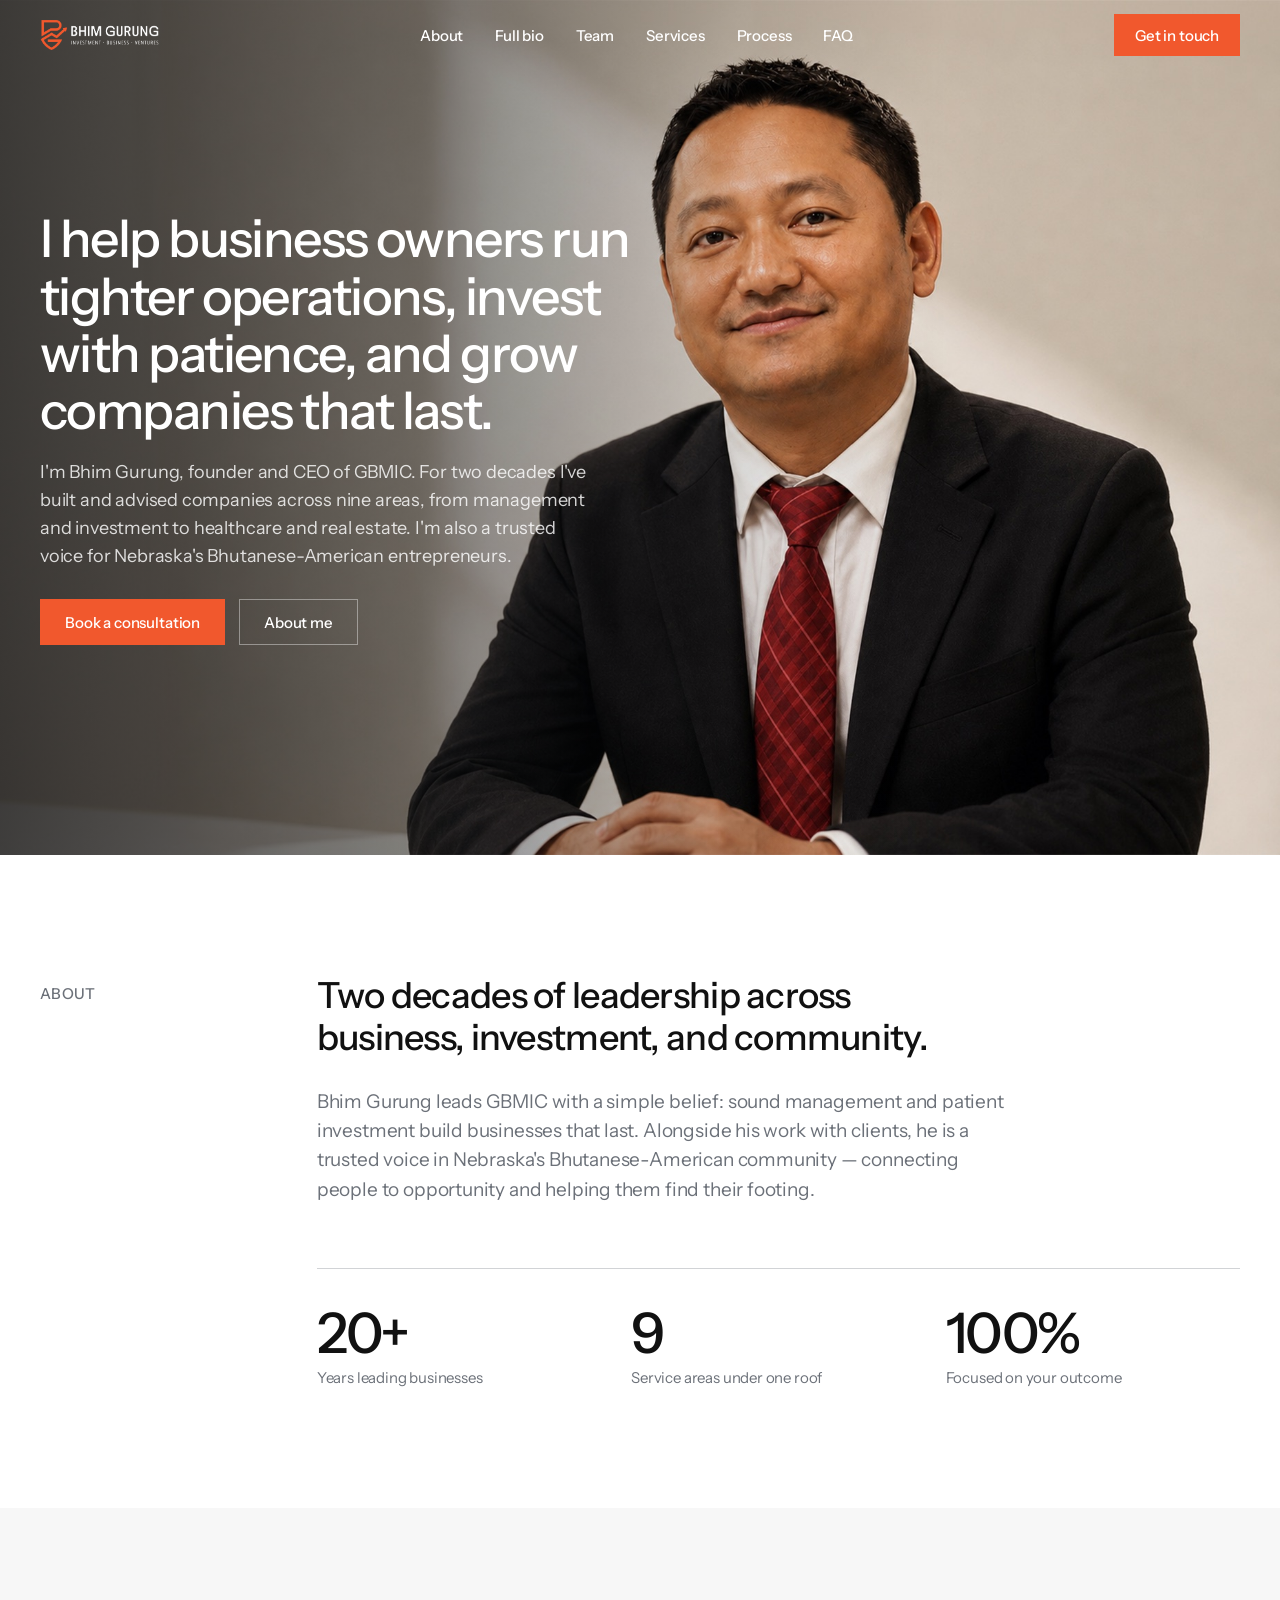
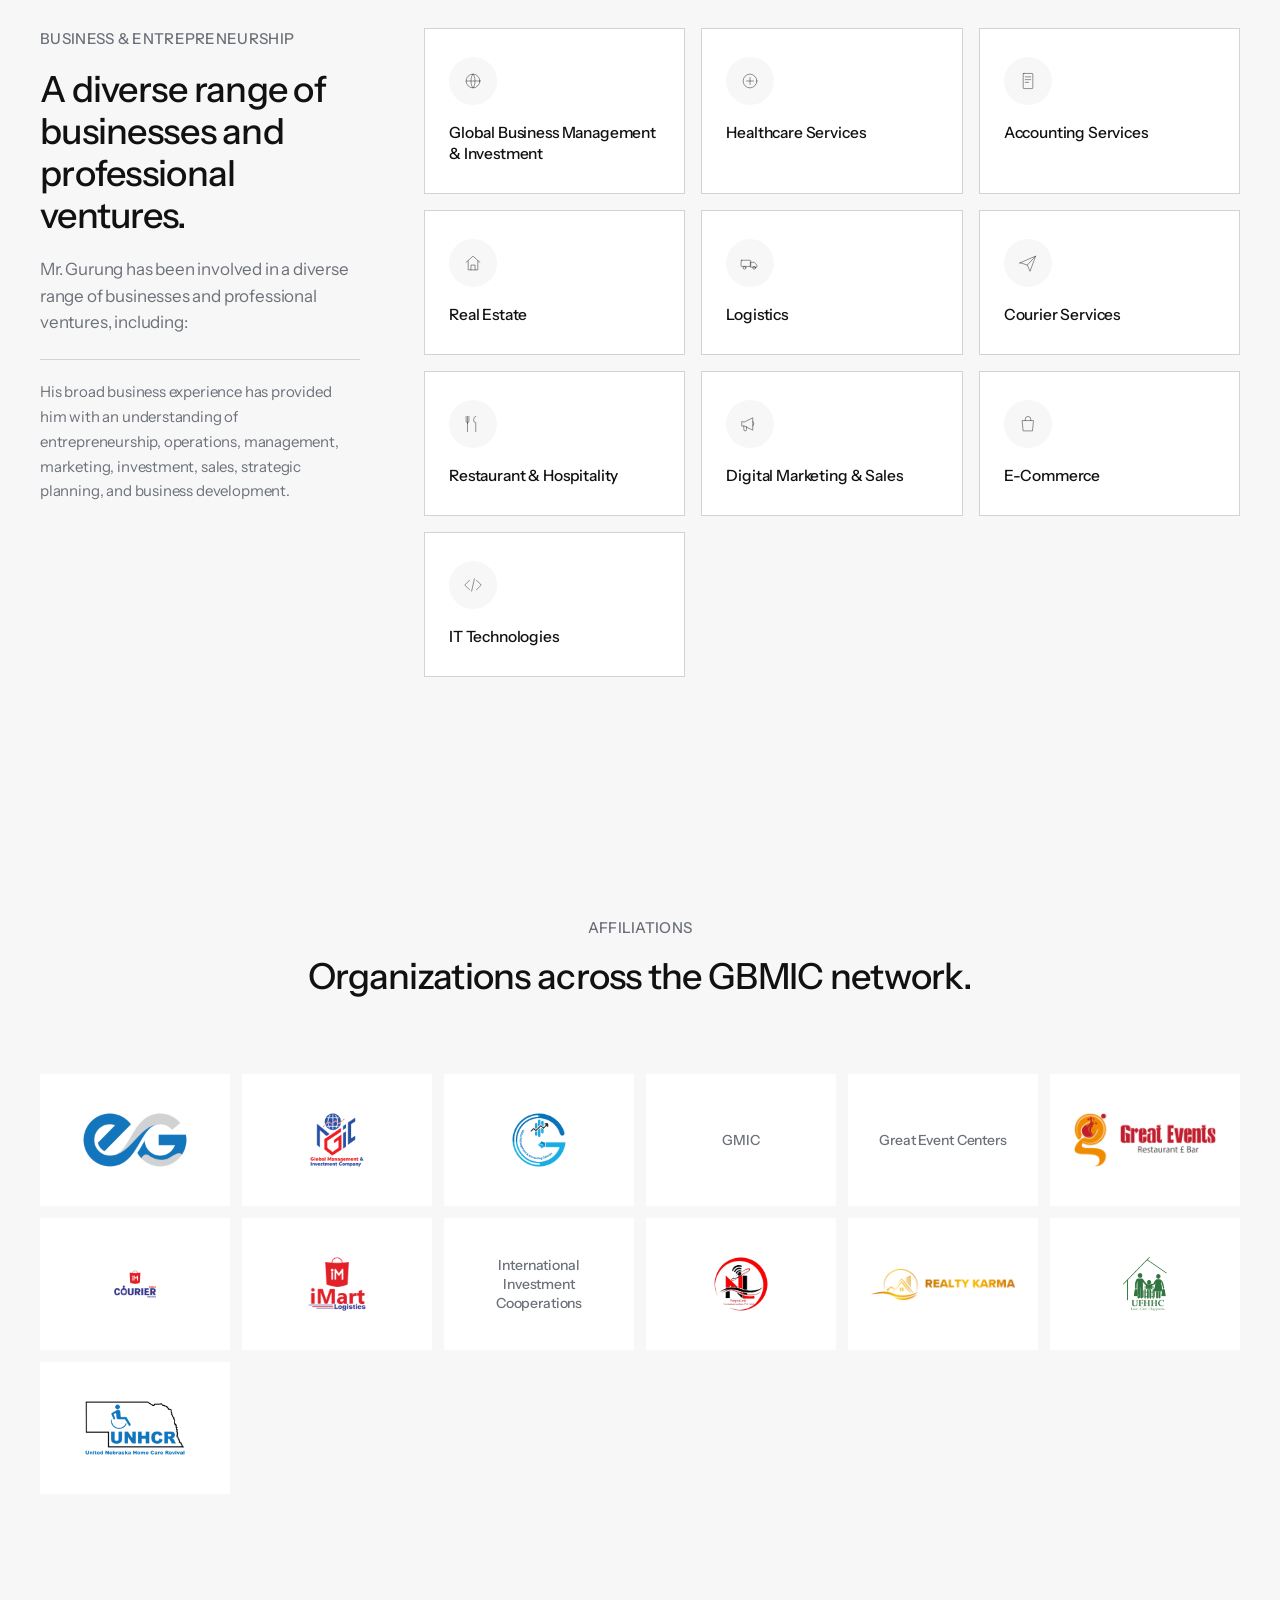
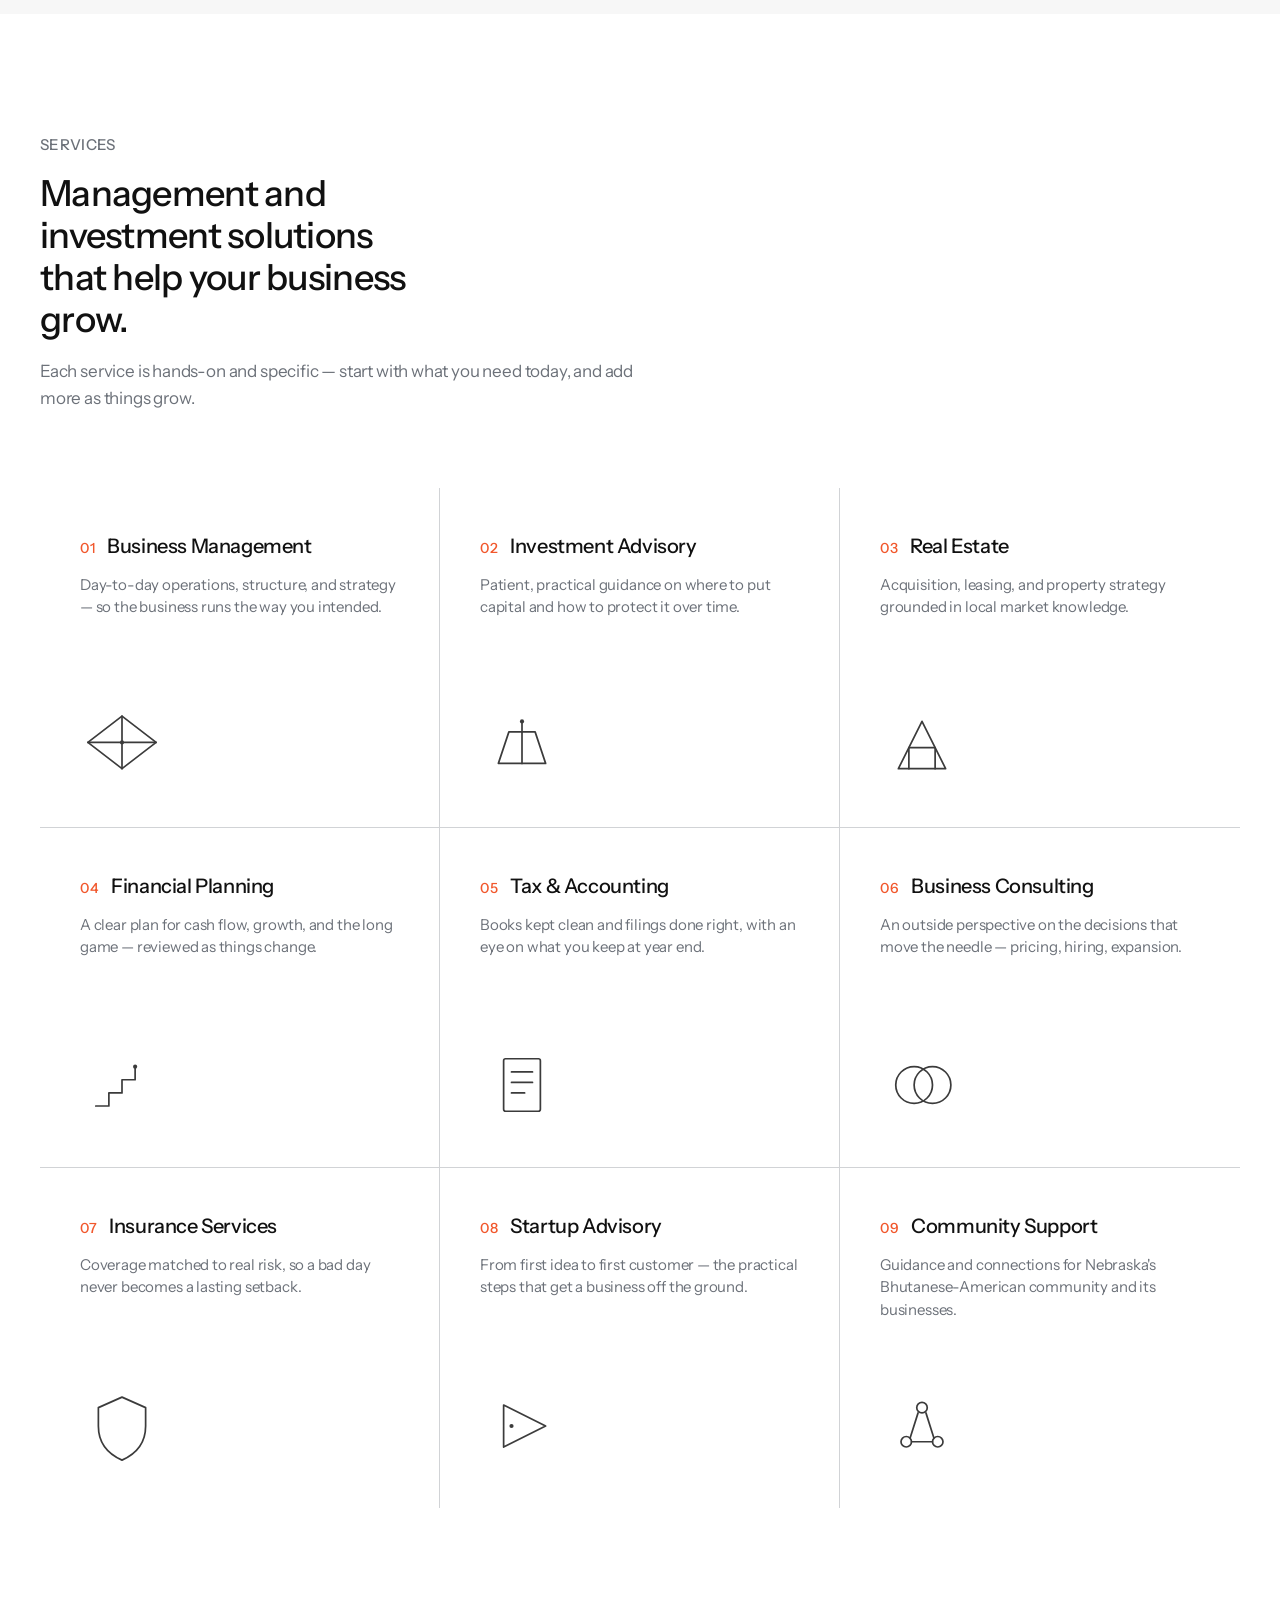
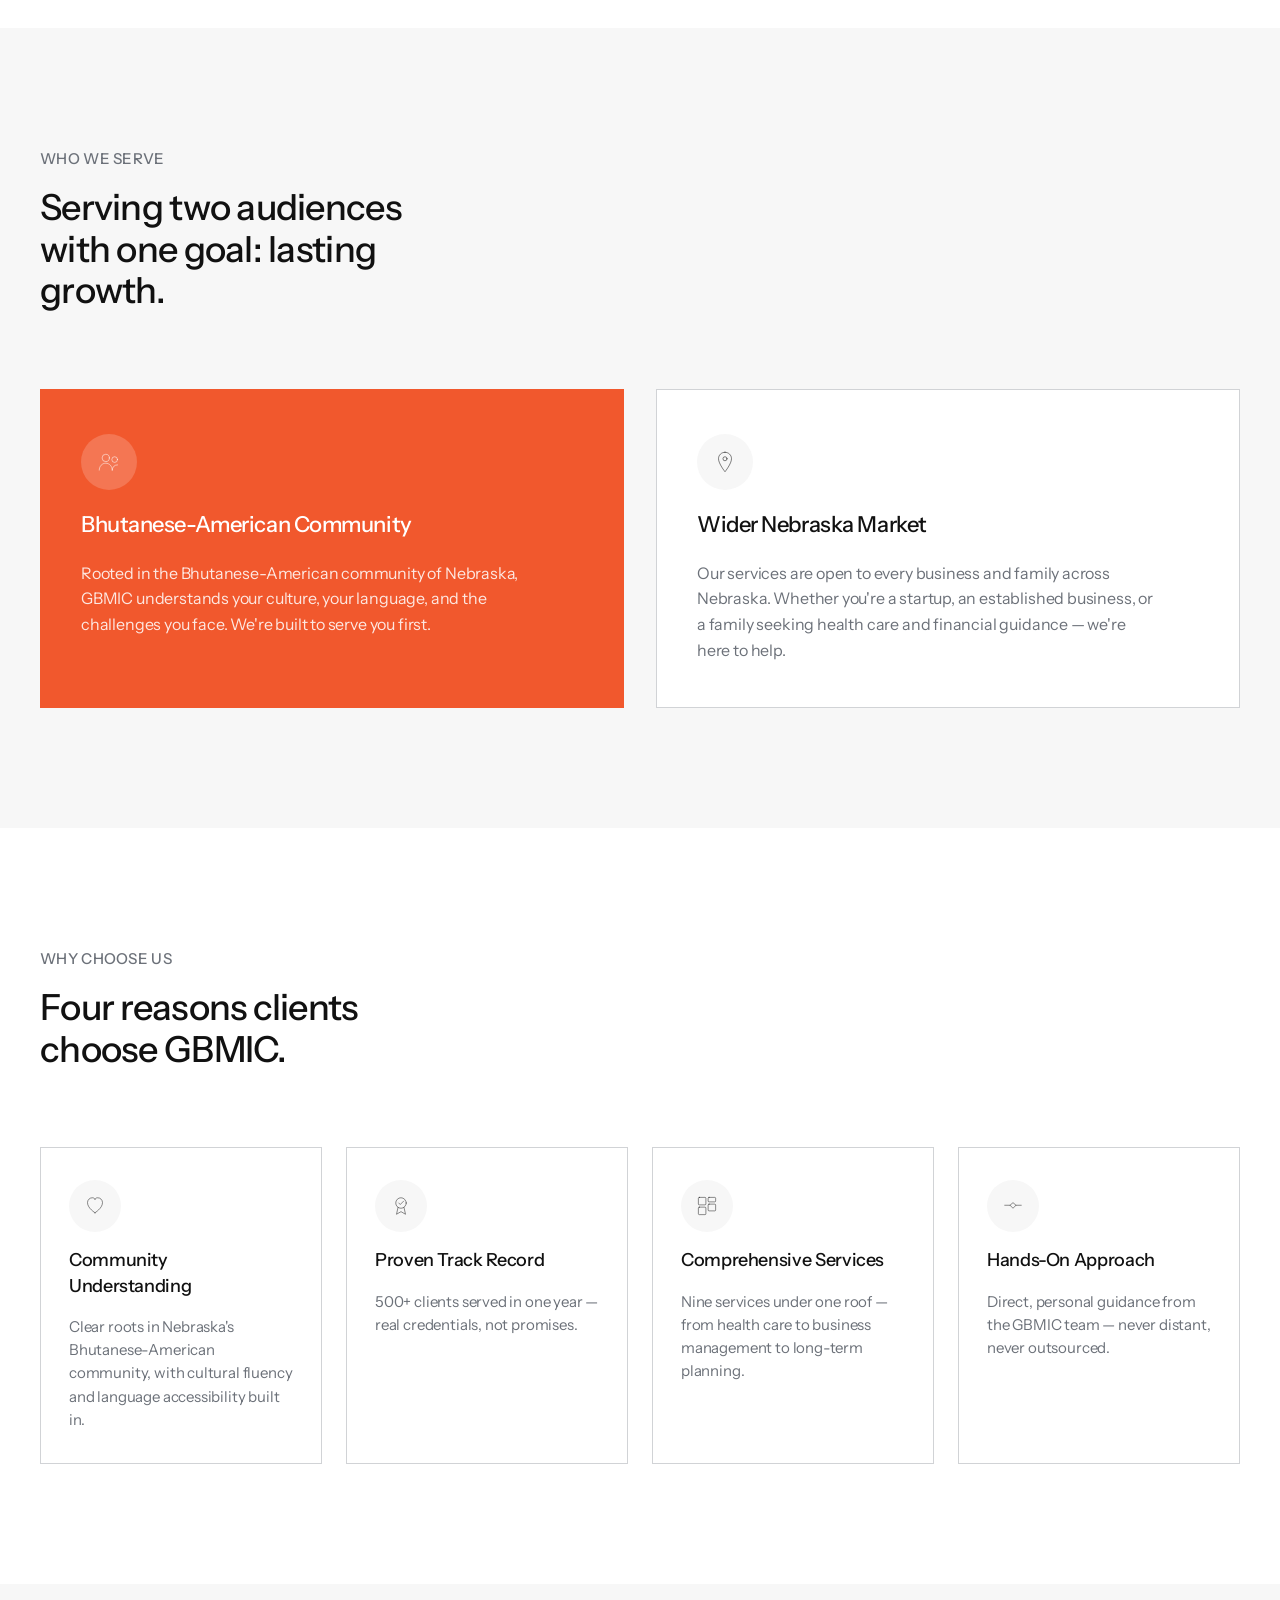
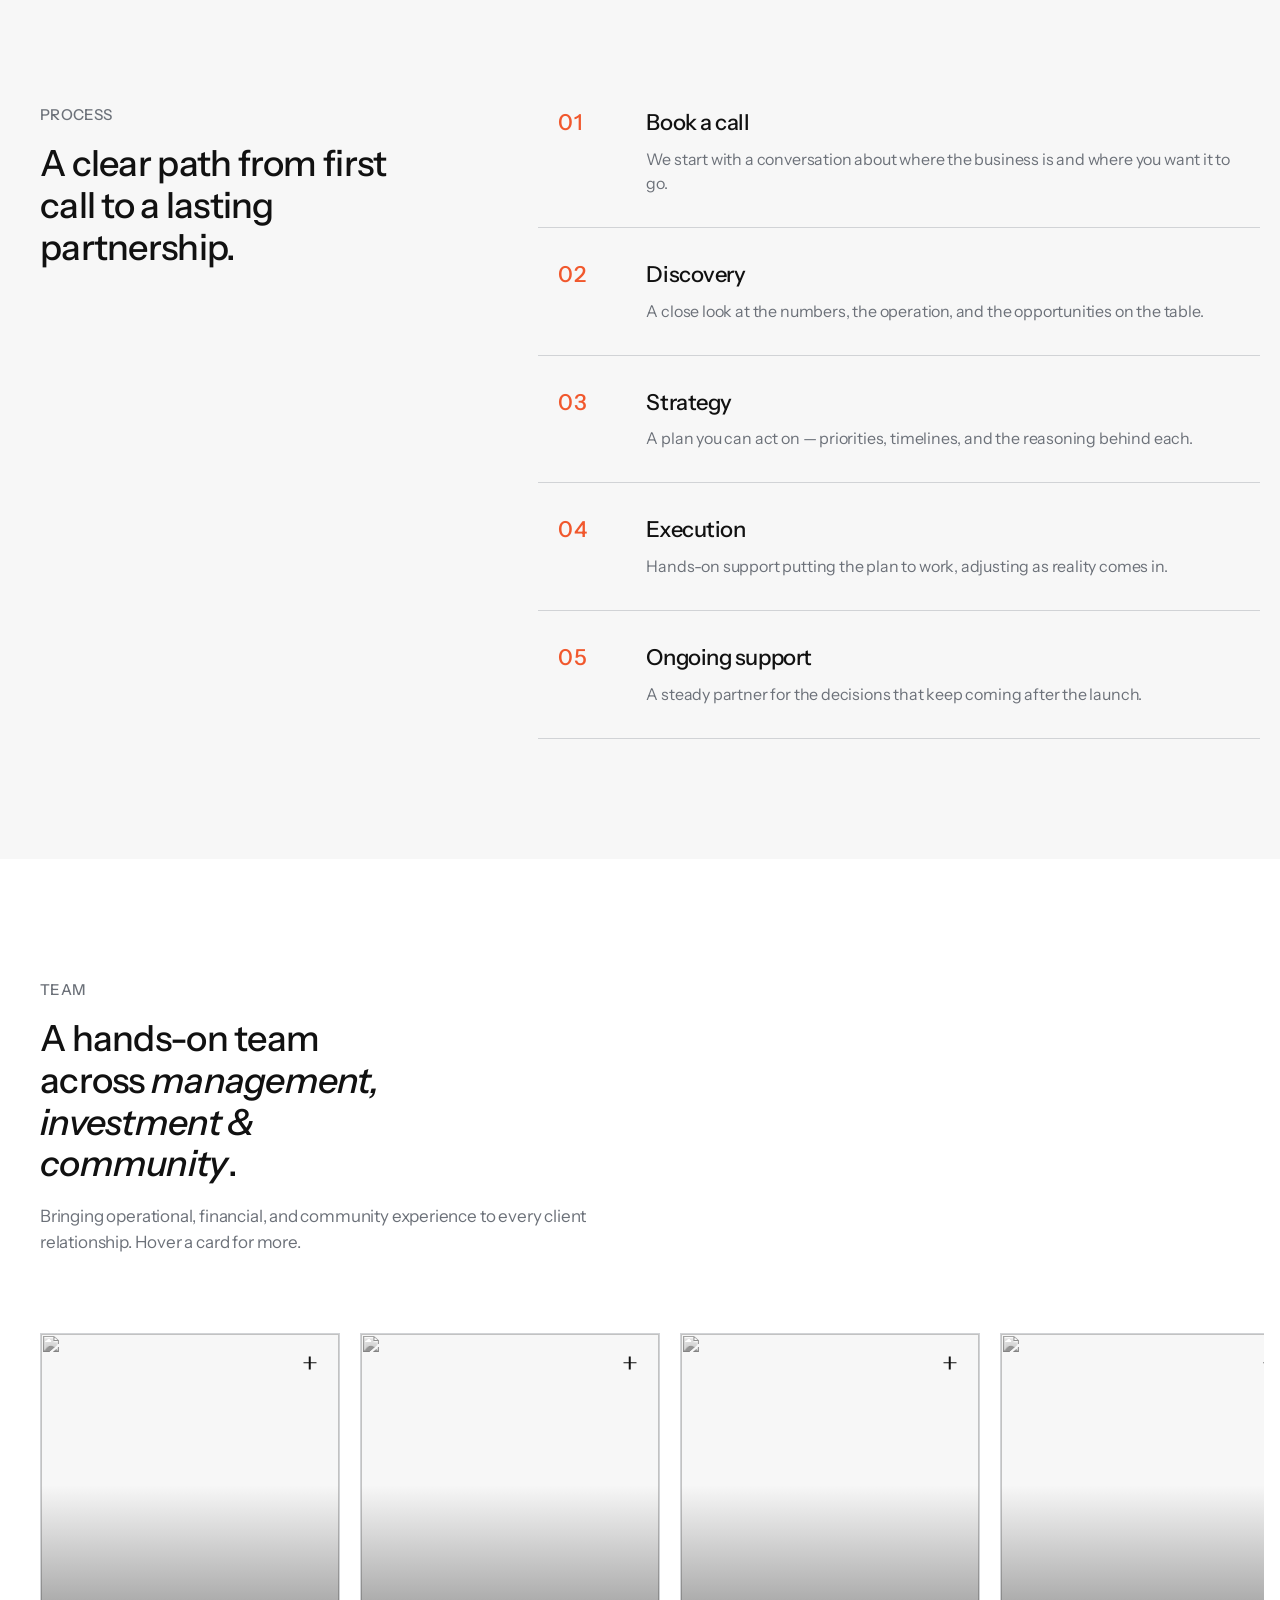
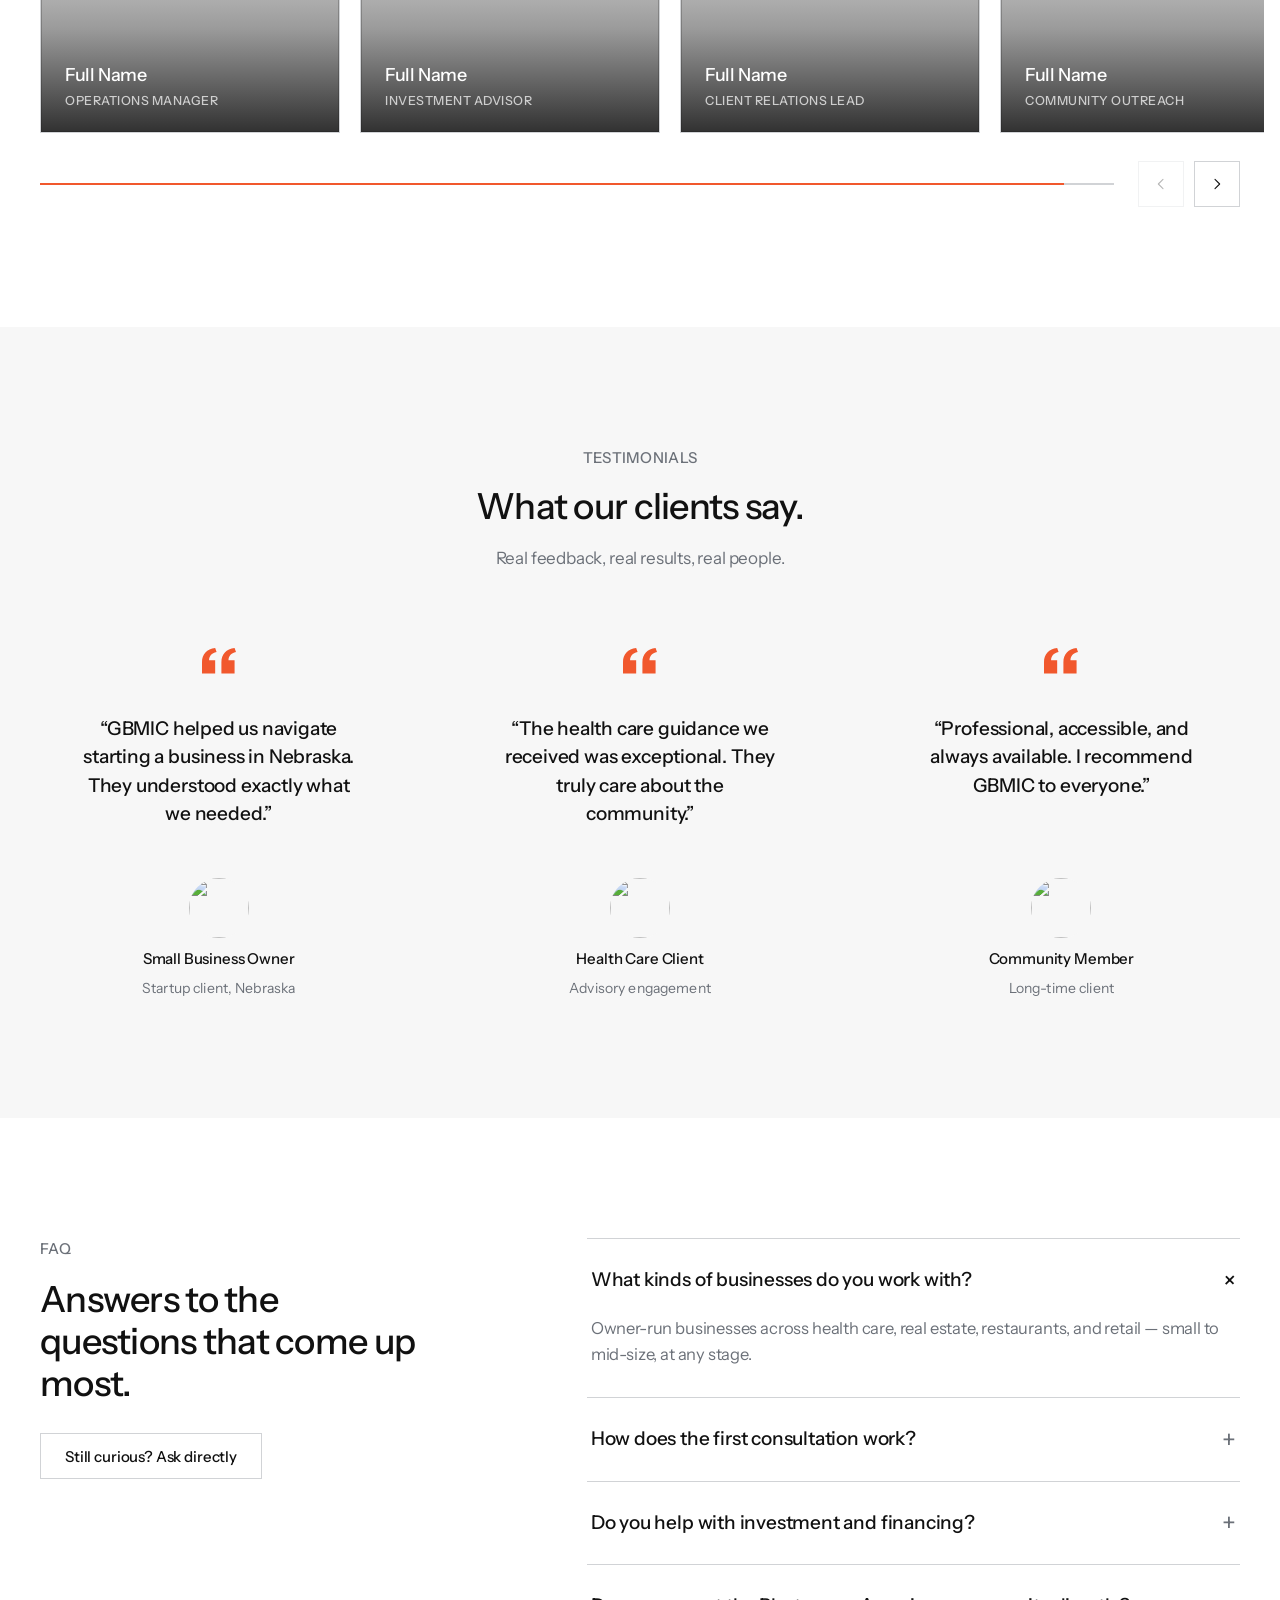
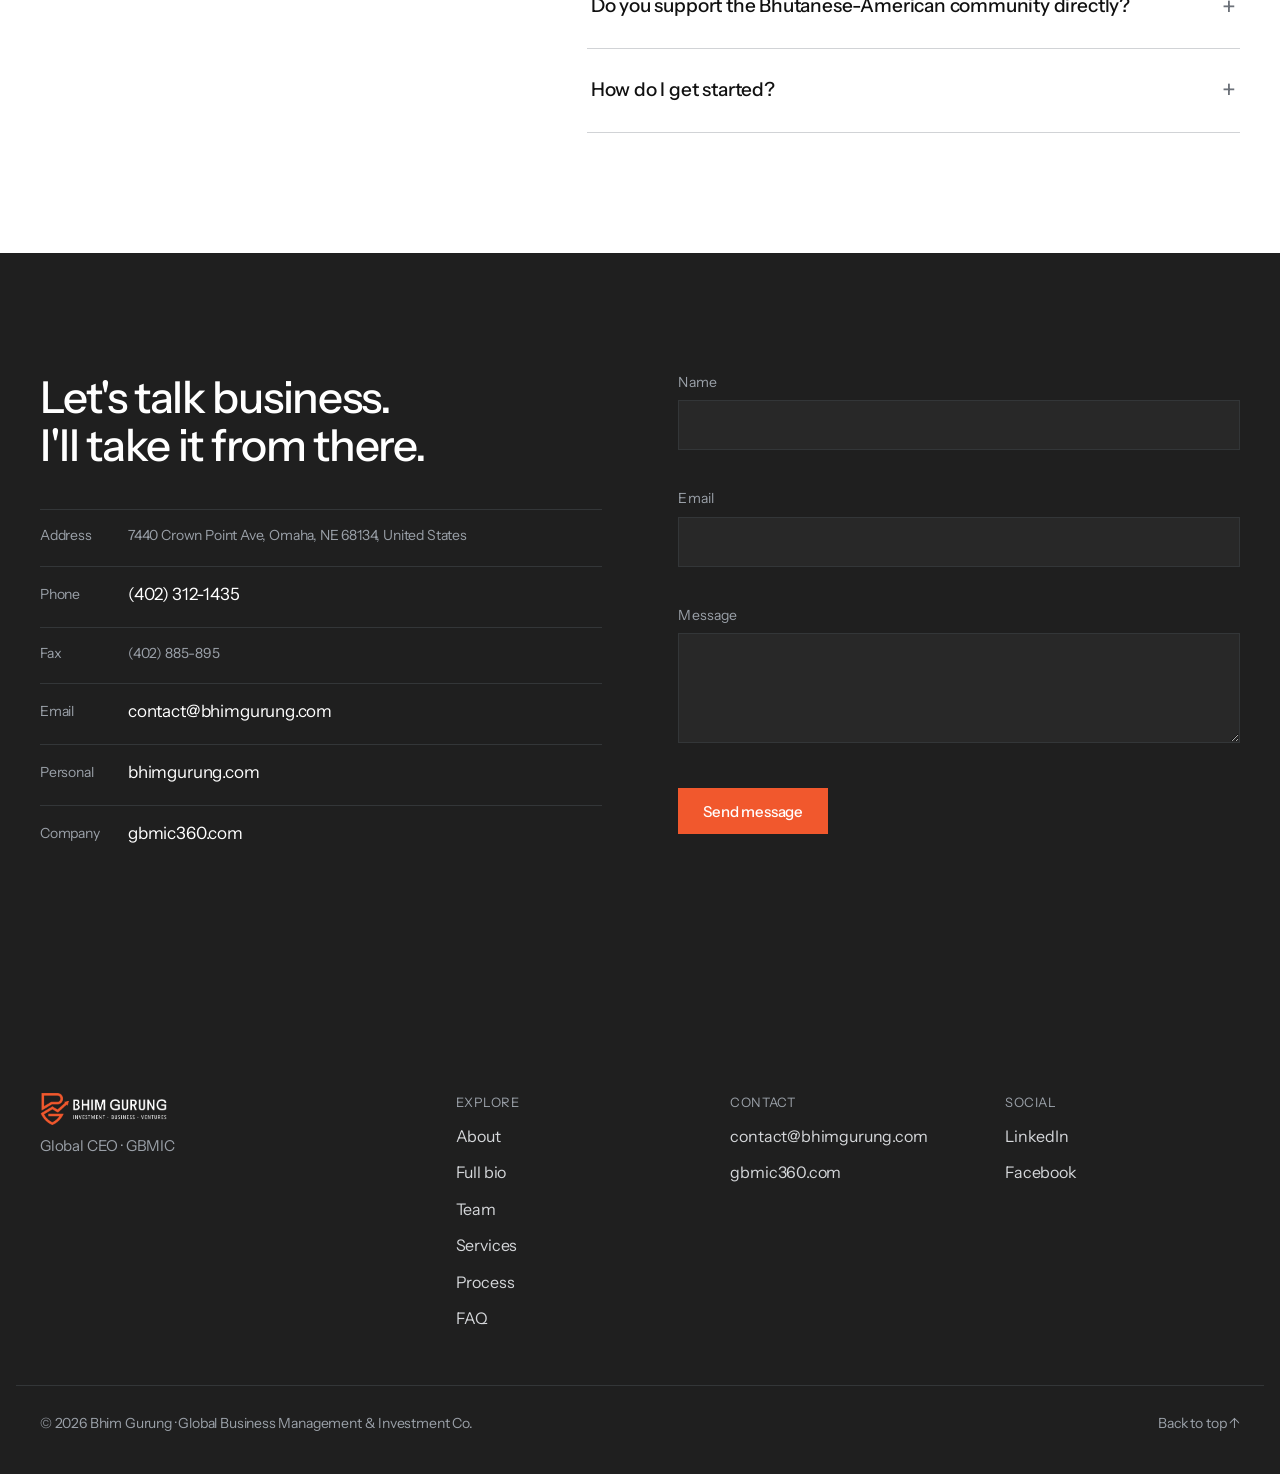
==== index.html @ 022d07b7 "Initial commit — Bhim Gurung / GBMIC site Static marketing site: hero, about, ventures, affiliations" ====
<!DOCTYPE html>
<html lang="en">
<head>
  <meta charset="UTF-8" />
  <script>document.documentElement.classList.add("js");</script>
  <meta name="viewport" content="width=device-width, initial-scale=1.0" />
  <title>Bhim Gurung — Global CEO, GBMIC</title>
  <meta name="description" content="Bhim Gurung, Global CEO of Global Business Management & Investment Co. and a leader in Nebraska's Bhutanese-American community — helping owners manage, invest, and grow with clarity." />

  <!-- Favicon -->
  <link rel="icon" href="assets/favicon.ico" sizes="any" />
  <link rel="icon" type="image/png" sizes="32x32" href="assets/favicon-32.png" />
  <link rel="icon" type="image/png" sizes="192x192" href="assets/favicon-192.png" />
  <link rel="apple-touch-icon" href="assets/apple-touch-icon.png" />

  <!-- Fonts -->
  <link rel="preconnect" href="https://fonts.googleapis.com" />
  <link rel="preconnect" href="https://fonts.gstatic.com" crossorigin />
  <link href="https://fonts.googleapis.com/css2?family=Instrument+Sans:ital,wght@0,400..700;1,400..700&display=swap" rel="stylesheet" />

  <link rel="stylesheet" href="css/styles.css" />
</head>
<body>
  <!-- ============ NAV ============ -->
  <header class="nav" data-nav>
    <div class="container nav__inner">
      <a href="#top" class="nav__brand" aria-label="Bhim Gurung — home">
        <img src="assets/logo-header-light.png" alt="Bhim Gurung" class="nav__logo nav__logo--light" width="132" height="33" />
        <img src="assets/logo-header-dark.png" alt="" aria-hidden="true" class="nav__logo nav__logo--dark" width="132" height="33" />
      </a>
      <nav class="nav__links" aria-label="Primary">
        <a href="#about">About</a>
        <a href="about.html">Full bio</a>
        <a href="#team">Team</a>
        <a href="#services">Services</a>
        <a href="#process">Process</a>
        <a href="#faq">FAQ</a>
      </nav>
      <a href="#contact" class="btn btn--dark nav__cta">Get in touch</a>
      <button class="nav__toggle" aria-label="Open menu" aria-expanded="false" data-menu-toggle>
        <span></span><span></span>
      </button>
    </div>
  </header>

  <main id="top">
    <!-- ============ SHOWCASE ============ -->
    <section class="showcase" id="showcase">
      <div class="showcase__media" data-reveal>
        <img src="assets/gurung-hero.jpg" alt="Bhim Gurung" class="showcase__photo-img" />
      </div>

      <div class="container showcase__inner">
        <div class="showcase__body" data-reveal-group>
          <h1 class="showcase__title" data-reveal>I help business owners run tighter operations, invest with patience, and grow companies that last.</h1>
          <p class="showcase__lead" data-reveal>
            I'm Bhim Gurung, founder and CEO of GBMIC. For two decades I've built and
            advised companies across nine areas, from management and investment to
            healthcare and real estate. I'm also a trusted voice for Nebraska's
            Bhutanese-American entrepreneurs.
          </p>
          <div class="showcase__ctas" data-reveal>
            <a href="#contact" class="btn btn--dark">Book a consultation</a>
            <a href="about.html" class="btn btn--ghost-invert">About me</a>
          </div>
        </div>
      </div>
    </section>

    <!-- ============ ABOUT / STAT ============ -->
    <section class="about section" id="about">
      <div class="container about__grid">
        <p class="eyebrow" data-reveal>About</p>
        <div class="about__lead">
          <h2 class="h2" data-reveal>
            Two decades of leadership across business, investment, and community.
          </h2>
          <p class="about__text" data-reveal>
            Bhim Gurung leads GBMIC with a simple belief: sound management and patient
            investment build businesses that last. Alongside his work with clients, he is a
            trusted voice in Nebraska's Bhutanese-American community — connecting people to
            opportunity and helping them find their footing.
          </p>
        </div>
        <div class="about__stats">
          <div class="stat">
            <span class="stat__num">20+</span>
            <span class="stat__label">Years leading businesses</span>
          </div>
          <div class="stat">
            <span class="stat__num">9</span>
            <span class="stat__label">Service areas under one roof</span>
          </div>
          <div class="stat">
            <span class="stat__num">100%</span>
            <span class="stat__label">Focused on your outcome</span>
          </div>
        </div>
      </div>
    </section>

    <!-- ============ BUSINESS & ENTREPRENEURSHIP ============ -->
    <section class="biz section section--muted" id="ventures">
      <div class="container biz__layout">
        <div class="biz__aside" data-reveal-group>
          <p class="eyebrow" data-reveal>Business &amp; Entrepreneurship</p>
          <h2 class="h2" data-reveal>A diverse range of businesses and professional ventures.</h2>
          <p class="biz__intro" data-reveal>Mr. Gurung has been involved in a diverse range of businesses and professional ventures, including:</p>
          <p class="biz__summary" data-reveal>His broad business experience has provided him with an understanding of entrepreneurship, operations, management, marketing, investment, sales, strategic planning, and business development.</p>
        </div>

        <div class="biz__grid" data-reveal-group>
          <article class="biz__card" data-reveal>
            <span class="biz__icon" aria-hidden="true">
              <svg viewBox="0 0 64 64" fill="none" stroke="currentColor" stroke-width="1.3" stroke-linecap="round" stroke-linejoin="round">
                <circle cx="32" cy="32" r="20" />
                <path d="M12 32h40M32 12c8 6 8 34 0 40M32 12c-8 6-8 34 0 40" />
              </svg>
            </span>
            <h3 class="biz__title">Global Business Management &amp; Investment</h3>
          </article>

          <article class="biz__card" data-reveal>
            <span class="biz__icon" aria-hidden="true">
              <svg viewBox="0 0 64 64" fill="none" stroke="currentColor" stroke-width="1.3" stroke-linecap="round" stroke-linejoin="round">
                <circle cx="32" cy="32" r="20" />
                <path d="M32 22v20M22 32h20" />
              </svg>
            </span>
            <h3 class="biz__title">Healthcare Services</h3>
          </article>

          <article class="biz__card" data-reveal>
            <span class="biz__icon" aria-hidden="true">
              <svg viewBox="0 0 64 64" fill="none" stroke="currentColor" stroke-width="1.3" stroke-linecap="round" stroke-linejoin="round">
                <rect x="18" y="10" width="28" height="44" rx="2" />
                <path d="M24 20h16M24 28h16M24 36h10" />
              </svg>
            </span>
            <h3 class="biz__title">Accounting Services</h3>
          </article>

          <article class="biz__card" data-reveal>
            <span class="biz__icon" aria-hidden="true">
              <svg viewBox="0 0 64 64" fill="none" stroke="currentColor" stroke-width="1.3" stroke-linecap="round" stroke-linejoin="round">
                <path d="M12 30 32 12l20 18" />
                <path d="M18 26v26h28V26" />
                <path d="M26 52V38h12v14" />
              </svg>
            </span>
            <h3 class="biz__title">Real Estate</h3>
          </article>

          <article class="biz__card" data-reveal>
            <span class="biz__icon" aria-hidden="true">
              <svg viewBox="0 0 64 64" fill="none" stroke="currentColor" stroke-width="1.3" stroke-linecap="round" stroke-linejoin="round">
                <rect x="6" y="24" width="28" height="18" rx="2" />
                <path d="M34 30h10l8 8v6h-18Z" />
                <circle cx="16" cy="46" r="4" />
                <circle cx="44" cy="46" r="4" />
              </svg>
            </span>
            <h3 class="biz__title">Logistics</h3>
          </article>

          <article class="biz__card" data-reveal>
            <span class="biz__icon" aria-hidden="true">
              <svg viewBox="0 0 64 64" fill="none" stroke="currentColor" stroke-width="1.3" stroke-linecap="round" stroke-linejoin="round">
                <path d="M8 32 54 12 38 56l-8-18-18-6Z" />
                <path d="M30 38 54 12" />
              </svg>
            </span>
            <h3 class="biz__title">Courier Services</h3>
          </article>

          <article class="biz__card" data-reveal>
            <span class="biz__icon" aria-hidden="true">
              <svg viewBox="0 0 64 64" fill="none" stroke="currentColor" stroke-width="1.3" stroke-linecap="round" stroke-linejoin="round">
                <path d="M16 10v20M12 10v14a4 4 0 0 0 8 0V10M16 30v24" />
                <path d="M40 10c-4 0-6 4-6 10s2 8 6 8v26" />
              </svg>
            </span>
            <h3 class="biz__title">Restaurant &amp; Hospitality</h3>
          </article>

          <article class="biz__card" data-reveal>
            <span class="biz__icon" aria-hidden="true">
              <svg viewBox="0 0 64 64" fill="none" stroke="currentColor" stroke-width="1.3" stroke-linecap="round" stroke-linejoin="round">
                <path d="M8 26v12h8l24 12V14L16 26Z" />
                <path d="M40 24c4 2 4 12 0 14" />
                <path d="M14 38v10a4 4 0 0 0 8 0v-8" />
              </svg>
            </span>
            <h3 class="biz__title">Digital Marketing &amp; Sales</h3>
          </article>

          <article class="biz__card" data-reveal>
            <span class="biz__icon" aria-hidden="true">
              <svg viewBox="0 0 64 64" fill="none" stroke="currentColor" stroke-width="1.3" stroke-linecap="round" stroke-linejoin="round">
                <path d="M16 22h32l-3 30H19Z" />
                <path d="M24 22v-4a8 8 0 0 1 16 0v4" />
              </svg>
            </span>
            <h3 class="biz__title">E-Commerce</h3>
          </article>

          <article class="biz__card" data-reveal>
            <span class="biz__icon" aria-hidden="true">
              <svg viewBox="0 0 64 64" fill="none" stroke="currentColor" stroke-width="1.3" stroke-linecap="round" stroke-linejoin="round">
                <path d="M22 18 8 32l14 14" />
                <path d="M42 18l14 14-14 14" />
                <path d="M36 14 28 50" />
              </svg>
            </span>
            <h3 class="biz__title">IT Technologies</h3>
          </article>
        </div>
      </div>
    </section>

    <!-- ============ AFFILIATIONS — logo wall ============ -->
    <section class="logos section section--muted" id="affiliations">
      <div class="container">
        <div class="section-head logos__head" data-reveal-group>
          <p class="eyebrow" data-reveal>Affiliations</p>
          <h2 class="h2" data-reveal>Organizations across the GBMIC network.</h2>
        </div>

        <ul class="logos__grid" data-reveal>
          <li class="logos__cell"><img class="logos__img" src="assets/logos/e-global.png" alt="E-Global Media House" loading="lazy" width="640" height="336" /></li>
          <li class="logos__cell"><img class="logos__img" src="assets/logos/gbmic.png" alt="GBMIC" loading="lazy" width="640" height="629" /></li>
          <li class="logos__cell"><img class="logos__img" src="assets/logos/gmas.png" alt="GMAS" loading="lazy" width="640" height="641" /></li>
          <li class="logos__cell"><span class="logos__name">GMIC</span></li>
          <li class="logos__cell"><span class="logos__name">Great Event Centers</span></li>
          <li class="logos__cell"><img class="logos__img" src="assets/logos/great-events.png" alt="Great Events Restaurant &amp; Bar" loading="lazy" width="640" height="248" /></li>
          <li class="logos__cell"><img class="logos__img" src="assets/logos/imart-curier.png" alt="i-Mart Curier" loading="lazy" width="640" height="640" /></li>
          <li class="logos__cell"><img class="logos__img" src="assets/logos/imart-logistics.png" alt="i-Mart Logistics" loading="lazy" width="640" height="607" /></li>
          <li class="logos__cell"><span class="logos__name">International Investment Cooperations</span></li>
          <li class="logos__cell"><img class="logos__img" src="assets/logos/nepalink.png" alt="Nepalink" loading="lazy" width="640" height="637" /></li>
          <li class="logos__cell"><img class="logos__img" src="assets/logos/realty-karma.png" alt="Realty Karma" loading="lazy" width="640" height="148" /></li>
          <li class="logos__cell"><img class="logos__img" src="assets/logos/ufhhc.png" alt="UFHHC" loading="lazy" width="640" height="763" /></li>
          <li class="logos__cell"><img class="logos__img" src="assets/logos/unhcr.png" alt="United Nebraska Home Care Revival" loading="lazy" width="640" height="348" /></li>
        </ul>
      </div>
    </section>

    <!-- ============ SERVICES (Icon Grid) ============ -->
    <section class="services section" id="services">
      <div class="container">
        <div class="section-head" data-reveal-group>
          <p class="eyebrow" data-reveal>Services</p>
          <h2 class="h2" data-reveal>
            Management and investment solutions that help your business grow.
          </h2>
          <p class="svcD__intro" data-reveal>Each service is hands-on and specific — start with what you need today, and add more as things grow.</p>
        </div>

        <div class="svcD__grid" data-reveal-group>
          <article class="svcD__cell" data-reveal>
            <div class="svcD__head">
              <span class="svcD__index">01</span>
              <h3 class="svcD__title">Business Management</h3>
            </div>
            <p class="svcD__text">Day-to-day operations, structure, and strategy — so the business runs the way you intended.</p>
            <span class="svcD__icon" aria-hidden="true">
              <svg viewBox="0 0 64 64" fill="none" stroke="currentColor" stroke-width="1.3" stroke-linecap="round" stroke-linejoin="round">
                <path d="M32 10 58 30 32 50 6 30Z" />
                <path d="M6 30h52M32 10v40" />
                <circle cx="32" cy="30" r="1.6" fill="currentColor" stroke="none" />
              </svg>
            </span>
          </article>

          <article class="svcD__cell" data-reveal>
            <div class="svcD__head">
              <span class="svcD__index">02</span>
              <h3 class="svcD__title">Investment Advisory</h3>
            </div>
            <p class="svcD__text">Patient, practical guidance on where to put capital and how to protect it over time.</p>
            <span class="svcD__icon" aria-hidden="true">
              <svg viewBox="0 0 64 64" fill="none" stroke="currentColor" stroke-width="1.3" stroke-linecap="round" stroke-linejoin="round">
                <path d="M14 46h36l-8-24H22Z" />
                <path d="M32 22v24" />
                <path d="M32 14v8" />
                <circle cx="32" cy="14" r="1.6" fill="currentColor" stroke="none" />
              </svg>
            </span>
          </article>

          <article class="svcD__cell" data-reveal>
            <div class="svcD__head">
              <span class="svcD__index">03</span>
              <h3 class="svcD__title">Real Estate</h3>
            </div>
            <p class="svcD__text">Acquisition, leasing, and property strategy grounded in local market knowledge.</p>
            <span class="svcD__icon" aria-hidden="true">
              <svg viewBox="0 0 64 64" fill="none" stroke="currentColor" stroke-width="1.3" stroke-linecap="round" stroke-linejoin="round">
                <path d="M14 50 32 14 50 50Z" />
                <path d="M22 50V34h20v16" />
              </svg>
            </span>
          </article>

          <article class="svcD__cell" data-reveal>
            <div class="svcD__head">
              <span class="svcD__index">04</span>
              <h3 class="svcD__title">Financial Planning</h3>
            </div>
            <p class="svcD__text">A clear plan for cash flow, growth, and the long game — reviewed as things change.</p>
            <span class="svcD__icon" aria-hidden="true">
              <svg viewBox="0 0 64 64" fill="none" stroke="currentColor" stroke-width="1.3" stroke-linecap="round" stroke-linejoin="round">
                <path d="M12 48h10V38h10V28h10V18" />
                <circle cx="42" cy="18" r="1.6" fill="currentColor" stroke="none" />
              </svg>
            </span>
          </article>

          <article class="svcD__cell" data-reveal>
            <div class="svcD__head">
              <span class="svcD__index">05</span>
              <h3 class="svcD__title">Tax &amp; Accounting</h3>
            </div>
            <p class="svcD__text">Books kept clean and filings done right, with an eye on what you keep at year end.</p>
            <span class="svcD__icon" aria-hidden="true">
              <svg viewBox="0 0 64 64" fill="none" stroke="currentColor" stroke-width="1.3" stroke-linecap="round" stroke-linejoin="round">
                <rect x="18" y="12" width="28" height="40" rx="1.5" />
                <path d="M24 22h16M24 30h16M24 38h10" />
              </svg>
            </span>
          </article>

          <article class="svcD__cell" data-reveal>
            <div class="svcD__head">
              <span class="svcD__index">06</span>
              <h3 class="svcD__title">Business Consulting</h3>
            </div>
            <p class="svcD__text">An outside perspective on the decisions that move the needle — pricing, hiring, expansion.</p>
            <span class="svcD__icon" aria-hidden="true">
              <svg viewBox="0 0 64 64" fill="none" stroke="currentColor" stroke-width="1.3" stroke-linecap="round" stroke-linejoin="round">
                <circle cx="26" cy="32" r="14" />
                <circle cx="40" cy="32" r="14" />
              </svg>
            </span>
          </article>

          <article class="svcD__cell" data-reveal>
            <div class="svcD__head">
              <span class="svcD__index">07</span>
              <h3 class="svcD__title">Insurance Services</h3>
            </div>
            <p class="svcD__text">Coverage matched to real risk, so a bad day never becomes a lasting setback.</p>
            <span class="svcD__icon" aria-hidden="true">
              <svg viewBox="0 0 64 64" fill="none" stroke="currentColor" stroke-width="1.3" stroke-linecap="round" stroke-linejoin="round">
                <path d="M32 10 50 18v14c0 14-9 22-18 26-9-4-18-12-18-26V18Z" />
              </svg>
            </span>
          </article>

          <article class="svcD__cell" data-reveal>
            <div class="svcD__head">
              <span class="svcD__index">08</span>
              <h3 class="svcD__title">Startup Advisory</h3>
            </div>
            <p class="svcD__text">From first idea to first customer — the practical steps that get a business off the ground.</p>
            <span class="svcD__icon" aria-hidden="true">
              <svg viewBox="0 0 64 64" fill="none" stroke="currentColor" stroke-width="1.3" stroke-linecap="round" stroke-linejoin="round">
                <path d="M18 16 50 32 18 48Z" />
                <circle cx="24" cy="32" r="1.6" fill="currentColor" stroke="none" />
              </svg>
            </span>
          </article>

          <article class="svcD__cell" data-reveal>
            <div class="svcD__head">
              <span class="svcD__index">09</span>
              <h3 class="svcD__title">Community Support</h3>
            </div>
            <p class="svcD__text">Guidance and connections for Nebraska's Bhutanese-American community and its businesses.</p>
            <span class="svcD__icon" aria-hidden="true">
              <svg viewBox="0 0 64 64" fill="none" stroke="currentColor" stroke-width="1.3" stroke-linecap="round" stroke-linejoin="round">
                <circle cx="20" cy="44" r="4" />
                <circle cx="44" cy="44" r="4" />
                <circle cx="32" cy="18" r="4" />
                <path d="M23 41 29 22M41 41 35 22M24 44h16" />
              </svg>
            </span>
          </article>
        </div>
      </div>
    </section>

    <!-- ============ WHO WE SERVE ============ -->
    <section class="who section section--muted" id="who-we-serve">
      <div class="container">
        <div class="section-head" data-reveal-group>
          <p class="eyebrow" data-reveal>Who We Serve</p>
          <h2 class="h2" data-reveal>Serving two audiences with one goal: lasting growth.</h2>
        </div>

        <div class="who__grid" data-reveal-group>
          <article class="who__card who__card--accent" data-reveal>
            <span class="who__icon" aria-hidden="true">
              <svg viewBox="0 0 64 64" fill="none" stroke="currentColor" stroke-width="1.3" stroke-linecap="round" stroke-linejoin="round">
                <circle cx="24" cy="22" r="9" />
                <path d="M8 52c0-10 7.2-17 16-17s16 7 16 17" />
                <circle cx="46" cy="26" r="7" />
                <path d="M40 52c0-7.5 5-13 13-13" />
              </svg>
            </span>
            <h3 class="who__title">Bhutanese-American Community</h3>
            <p class="who__text">Rooted in the Bhutanese-American community of Nebraska, GBMIC understands your culture, your language, and the challenges you face. We're built to serve you first.</p>
          </article>

          <article class="who__card" data-reveal>
            <span class="who__icon" aria-hidden="true">
              <svg viewBox="0 0 64 64" fill="none" stroke="currentColor" stroke-width="1.3" stroke-linecap="round" stroke-linejoin="round">
                <path d="M32 8c9 0 16 7 16 16 0 12-16 32-16 32S16 36 16 24c0-9 7-16 16-16Z" />
                <circle cx="32" cy="24" r="5" />
              </svg>
            </span>
            <h3 class="who__title">Wider Nebraska Market</h3>
            <p class="who__text">Our services are open to every business and family across Nebraska. Whether you're a startup, an established business, or a family seeking health care and financial guidance — we're here to help.</p>
          </article>
        </div>
      </div>
    </section>

    <!-- ============ WHY CHOOSE US ============ -->
    <section class="why section" id="why-choose-us">
      <div class="container">
        <div class="section-head" data-reveal-group>
          <p class="eyebrow" data-reveal>Why Choose Us</p>
          <h2 class="h2" data-reveal>Four reasons clients choose GBMIC.</h2>
        </div>

        <div class="why__grid" data-reveal-group>
          <article class="why__card" data-reveal>
            <span class="why__icon" aria-hidden="true">
              <svg viewBox="0 0 64 64" fill="none" stroke="currentColor" stroke-width="1.3" stroke-linecap="round" stroke-linejoin="round">
                <path d="M32 50S12 38 12 23c0-7.2 5.6-13 12.8-13 3.6 0 6.8 1.8 7.2 5 .4-3.2 3.6-5 7.2-5C46.4 10 52 15.8 52 23c0 15-20 27-20 27Z" />
              </svg>
            </span>
            <h3 class="why__title">Community Understanding</h3>
            <p class="why__text">Clear roots in Nebraska's Bhutanese-American community, with cultural fluency and language accessibility built in.</p>
          </article>

          <article class="why__card" data-reveal>
            <span class="why__icon" aria-hidden="true">
              <svg viewBox="0 0 64 64" fill="none" stroke="currentColor" stroke-width="1.3" stroke-linecap="round" stroke-linejoin="round">
                <circle cx="32" cy="24" r="14" />
                <path d="M24 36 20 54l12-7 12 7-4-18" />
                <path d="M26 24 30 28 39 19" />
              </svg>
            </span>
            <h3 class="why__title">Proven Track Record</h3>
            <p class="why__text">500+ clients served in one year — real credentials, not promises.</p>
          </article>

          <article class="why__card" data-reveal>
            <span class="why__icon" aria-hidden="true">
              <svg viewBox="0 0 64 64" fill="none" stroke="currentColor" stroke-width="1.3" stroke-linecap="round" stroke-linejoin="round">
                <rect x="9" y="9" width="20" height="20" rx="2.5" />
                <rect x="35" y="9" width="20" height="12" rx="2.5" />
                <rect x="35" y="27" width="20" height="18" rx="2.5" />
                <rect x="9" y="35" width="20" height="20" rx="2.5" />
              </svg>
            </span>
            <h3 class="why__title">Comprehensive Services</h3>
            <p class="why__text">Nine services under one roof — from health care to business management to long-term planning.</p>
          </article>

          <article class="why__card" data-reveal>
            <span class="why__icon" aria-hidden="true">
              <svg viewBox="0 0 64 64" fill="none" stroke="currentColor" stroke-width="1.3" stroke-linecap="round" stroke-linejoin="round">
                <path d="M10 30h14l8-7 8 7h14" />
                <path d="M24 30 32 38 40 30" />
              </svg>
            </span>
            <h3 class="why__title">Hands-On Approach</h3>
            <p class="why__text">Direct, personal guidance from the GBMIC team — never distant, never outsourced.</p>
          </article>
        </div>
      </div>
    </section>

    <!-- ============ PROCESS ============ -->
    <section class="process section section--muted" id="process">
      <div class="container process__grid">
        <div class="process__intro" data-reveal-group>
          <p class="eyebrow" data-reveal>Process</p>
          <h2 class="h2" data-reveal>
            A clear path from first call to a lasting partnership.
          </h2>
        </div>

        <ol class="steps" data-reveal-group>
          <li class="step" data-reveal>
            <span class="step__num">01</span>
            <div class="step__body">
              <h3 class="step__title">Book a call</h3>
              <p class="step__text">We start with a conversation about where the business is and where you want it to go.</p>
            </div>
          </li>
          <li class="step" data-reveal>
            <span class="step__num">02</span>
            <div class="step__body">
              <h3 class="step__title">Discovery</h3>
              <p class="step__text">A close look at the numbers, the operation, and the opportunities on the table.</p>
            </div>
          </li>
          <li class="step" data-reveal>
            <span class="step__num">03</span>
            <div class="step__body">
              <h3 class="step__title">Strategy</h3>
              <p class="step__text">A plan you can act on — priorities, timelines, and the reasoning behind each.</p>
            </div>
          </li>
          <li class="step" data-reveal>
            <span class="step__num">04</span>
            <div class="step__body">
              <h3 class="step__title">Execution</h3>
              <p class="step__text">Hands-on support putting the plan to work, adjusting as reality comes in.</p>
            </div>
          </li>
          <li class="step" data-reveal>
            <span class="step__num">05</span>
            <div class="step__body">
              <h3 class="step__title">Ongoing support</h3>
              <p class="step__text">A steady partner for the decisions that keep coming after the launch.</p>
            </div>
          </li>
        </ol>
      </div>
    </section>

    <!-- ============ TEAM ============ -->
    <!-- Placeholder members below — swap in real names, roles, monograms, and bios. -->
    <section class="team section" id="team">
      <div class="container">
        <div class="section-head" data-reveal-group>
          <p class="eyebrow" data-reveal>Team</p>
          <h2 class="h2 team__title" data-reveal>A hands-on team across <em>management, investment &amp; community</em>.</h2>
          <p class="team__intro" data-reveal>Bringing operational, financial, and community experience to every client relationship. Hover a card for more.</p>
        </div>

        <div class="team__carousel" data-team-carousel data-reveal>
          <div class="team__track" data-team-track>
            <article class="team__card">
              <img class="team__photo" src="https://images.unsplash.com/photo-1560250097-0b93528c311a?w=600&h=800&fit=crop&crop=faces&q=80" alt="" loading="lazy" width="300" height="400">
              <div class="team__bio" id="team-bio-1" aria-hidden="true">
                <p>Keeps day-to-day delivery on track — scheduling, vendors, and the operational detail that lets client work move without friction.</p>
              </div>
              <div class="team__meta">
                <span class="team__name">Full Name</span>
                <span class="team__role">Operations Manager</span>
              </div>
              <span class="team__plus" aria-hidden="true"></span>
              <button class="team__toggle" type="button" aria-expanded="false" aria-controls="team-bio-1">
                <span class="u-visually-hidden">Full Name — Operations Manager. Show bio</span>
              </button>
            </article>

            <article class="team__card">
              <img class="team__photo" src="https://images.unsplash.com/photo-1573496359142-b8d87734a5a2?w=600&h=800&fit=crop&crop=faces&q=80" alt="" loading="lazy" width="300" height="400">
              <div class="team__bio" id="team-bio-2" aria-hidden="true">
                <p>Works with owners on where to put capital and how to protect it, turning goals into a plan that holds up over time.</p>
              </div>
              <div class="team__meta">
                <span class="team__name">Full Name</span>
                <span class="team__role">Investment Advisor</span>
              </div>
              <span class="team__plus" aria-hidden="true"></span>
              <button class="team__toggle" type="button" aria-expanded="false" aria-controls="team-bio-2">
                <span class="u-visually-hidden">Full Name — Investment Advisor. Show bio</span>
              </button>
            </article>

            <article class="team__card">
              <img class="team__photo" src="https://images.unsplash.com/photo-1580489944761-15a19d654956?w=600&h=800&fit=crop&crop=faces&q=80" alt="" loading="lazy" width="300" height="400">
              <div class="team__bio" id="team-bio-3" aria-hidden="true">
                <p>The steady point of contact for every engagement, making sure questions get answered and nothing falls between the cracks.</p>
              </div>
              <div class="team__meta">
                <span class="team__name">Full Name</span>
                <span class="team__role">Client Relations Lead</span>
              </div>
              <span class="team__plus" aria-hidden="true"></span>
              <button class="team__toggle" type="button" aria-expanded="false" aria-controls="team-bio-3">
                <span class="u-visually-hidden">Full Name — Client Relations Lead. Show bio</span>
              </button>
            </article>

            <article class="team__card">
              <img class="team__photo" src="https://images.unsplash.com/photo-1472099645785-5658abf4ff4e?w=600&h=800&fit=crop&crop=faces&q=80" alt="" loading="lazy" width="300" height="400">
              <div class="team__bio" id="team-bio-4" aria-hidden="true">
                <p>Connects the firm's work to Nebraska's Bhutanese-American community — events, partnerships, and the relationships behind them.</p>
              </div>
              <div class="team__meta">
                <span class="team__name">Full Name</span>
                <span class="team__role">Community Outreach</span>
              </div>
              <span class="team__plus" aria-hidden="true"></span>
              <button class="team__toggle" type="button" aria-expanded="false" aria-controls="team-bio-4">
                <span class="u-visually-hidden">Full Name — Community Outreach. Show bio</span>
              </button>
            </article>
          </div>

          <div class="team__controls">
            <span class="team__progress" aria-hidden="true"><span data-team-progress></span></span>
            <div class="team__arrows">
              <button class="team__arrow" type="button" data-team-prev aria-label="Previous team members">
                <svg viewBox="0 0 24 24" width="16" height="16" fill="none" stroke="currentColor" stroke-width="1.6" stroke-linecap="round" stroke-linejoin="round" aria-hidden="true"><path d="M15 5 8 12l7 7"/></svg>
              </button>
              <button class="team__arrow" type="button" data-team-next aria-label="Next team members">
                <svg viewBox="0 0 24 24" width="16" height="16" fill="none" stroke="currentColor" stroke-width="1.6" stroke-linecap="round" stroke-linejoin="round" aria-hidden="true"><path d="M9 5l7 7-7 7"/></svg>
              </button>
            </div>
          </div>
        </div>
      </div>
    </section>

    <!-- ============ TESTIMONIALS ============ -->
    <section class="testi section section--muted" id="testimonials">
      <div class="container">
        <div class="section-head" data-reveal-group>
          <p class="eyebrow" data-reveal>Testimonials</p>
          <h2 class="h2" data-reveal>What our clients say.</h2>
          <p class="testi__intro" data-reveal>Real feedback, real results, real people.</p>
        </div>

        <div class="testi__grid" data-reveal-group>
          <figure class="testi__card" data-reveal>
            <span class="testi__mark" aria-hidden="true">
              <svg viewBox="0 0 48 36" fill="currentColor"><path d="M0 36V20.2C0 8.6 6.8 1.4 18.6 0l2 5.6C13.4 7.4 10 11.6 10 17.4h8.6V36H0Zm27.4 0V20.2c0-11.6 6.8-18.8 18.6-20.2l2 5.6c-7.2 1.8-10.6 6-10.6 11.8H46V36H27.4Z"/></svg>
            </span>
            <blockquote class="testi__quote">GBMIC helped us navigate starting a business in Nebraska. They understood exactly what we needed.</blockquote>
            <figcaption class="testi__person">
              <span class="testi__avatar">
                <img src="https://images.unsplash.com/photo-1500648767791-00dcc994a43e?w=160&h=160&fit=crop&crop=faces&q=80" alt="" loading="lazy" width="60" height="60">
              </span>
              <span class="testi__name">Small Business Owner</span>
              <span class="testi__meta">Startup client, Nebraska</span>
            </figcaption>
          </figure>

          <figure class="testi__card" data-reveal>
            <span class="testi__mark" aria-hidden="true">
              <svg viewBox="0 0 48 36" fill="currentColor"><path d="M0 36V20.2C0 8.6 6.8 1.4 18.6 0l2 5.6C13.4 7.4 10 11.6 10 17.4h8.6V36H0Zm27.4 0V20.2c0-11.6 6.8-18.8 18.6-20.2l2 5.6c-7.2 1.8-10.6 6-10.6 11.8H46V36H27.4Z"/></svg>
            </span>
            <blockquote class="testi__quote">The health care guidance we received was exceptional. They truly care about the community.</blockquote>
            <figcaption class="testi__person">
              <span class="testi__avatar">
                <img src="https://images.unsplash.com/photo-1531123897727-8f129e1688ce?w=160&h=160&fit=crop&crop=faces&q=80" alt="" loading="lazy" width="60" height="60">
              </span>
              <span class="testi__name">Health Care Client</span>
              <span class="testi__meta">Advisory engagement</span>
            </figcaption>
          </figure>

          <figure class="testi__card" data-reveal>
            <span class="testi__mark" aria-hidden="true">
              <svg viewBox="0 0 48 36" fill="currentColor"><path d="M0 36V20.2C0 8.6 6.8 1.4 18.6 0l2 5.6C13.4 7.4 10 11.6 10 17.4h8.6V36H0Zm27.4 0V20.2c0-11.6 6.8-18.8 18.6-20.2l2 5.6c-7.2 1.8-10.6 6-10.6 11.8H46V36H27.4Z"/></svg>
            </span>
            <blockquote class="testi__quote">Professional, accessible, and always available. I recommend GBMIC to everyone.</blockquote>
            <figcaption class="testi__person">
              <span class="testi__avatar">
                <img src="https://images.unsplash.com/photo-1544005313-94ddf0286df2?w=160&h=160&fit=crop&crop=faces&q=80" alt="" loading="lazy" width="60" height="60">
              </span>
              <span class="testi__name">Community Member</span>
              <span class="testi__meta">Long-time client</span>
            </figcaption>
          </figure>
        </div>
      </div>
    </section>

    <!-- ============ FAQ ============ -->
    <section class="faq section" id="faq">
      <div class="container faq__grid">
        <div class="faq__head" data-reveal-group>
          <p class="eyebrow" data-reveal>FAQ</p>
          <h2 class="h2" data-reveal>Answers to the questions that come up most.</h2>
          <a href="#contact" class="btn btn--ghost" data-reveal>Still curious? Ask directly</a>
        </div>

        <div class="faq__list" data-reveal-group>
          <details class="qa" data-reveal open>
            <summary>What kinds of businesses do you work with?</summary>
            <p>Owner-run businesses across health care, real estate, restaurants, and retail — small to mid-size, at any stage.</p>
          </details>
          <details class="qa" data-reveal>
            <summary>How does the first consultation work?</summary>
            <p>It's a straightforward conversation — no cost, no obligation. We talk through your situation and whether we're a good fit.</p>
          </details>
          <details class="qa" data-reveal>
            <summary>Do you help with investment and financing?</summary>
            <p>Yes. Investment advisory and financial planning are core to GBMIC, alongside day-to-day management support.</p>
          </details>
          <details class="qa" data-reveal>
            <summary>Do you support the Bhutanese-American community directly?</summary>
            <p>Yes. Bhim is an active community leader in Nebraska and regularly connects members to guidance and opportunity.</p>
          </details>
          <details class="qa" data-reveal>
            <summary>How do I get started?</summary>
            <p>Send a note through the form below or email <a href="mailto:contact@bhimgurung.com">contact@bhimgurung.com</a> — you'll hear back personally.</p>
          </details>
        </div>
      </div>
    </section>

    <!-- ============ CONTACT / CTA (DARK) ============ -->
    <section class="contact section section--dark" id="contact">
      <div class="container contact__grid">
        <div class="contact__intro" data-reveal-group>
          <h2 class="h2 h2--light contact__title" data-reveal>
            Let's talk business.<br />I'll take it from there.
          </h2>
          <ul class="contact__list" data-reveal>
            <li><span>Address</span><span>7440 Crown Point Ave, Omaha, NE 68134, United States</span></li>
            <li><span>Phone</span><a href="tel:+14023121435">(402) 312-1435</a></li>
            <li><span>Fax</span><span>(402) 885-895</span></li>
            <li><span>Email</span><a href="mailto:contact@bhimgurung.com">contact@bhimgurung.com</a></li>
            <li><span>Personal</span><a href="https://bhimgurung.com" target="_blank" rel="noopener">bhimgurung.com</a></li>
            <li><span>Company</span><a href="https://gbmic360.com" target="_blank" rel="noopener">gbmic360.com</a></li>
          </ul>
        </div>

        <form class="contact__form" data-reveal novalidate>
          <div class="field">
            <label for="name">Name</label>
            <input id="name" name="name" type="text" autocomplete="name" required />
            <span class="field__error" data-error></span>
          </div>
          <div class="field">
            <label for="email">Email</label>
            <input id="email" name="email" type="email" autocomplete="email" required />
            <span class="field__error" data-error></span>
          </div>
          <div class="field">
            <label for="message">Message</label>
            <textarea id="message" name="message" rows="4" required></textarea>
            <span class="field__error" data-error></span>
          </div>
          <!-- Honeypot (spam trap) -->
          <input type="text" name="company" class="hp" tabindex="-1" autocomplete="off" aria-hidden="true" />
          <button type="submit" class="btn btn--dark">Send message</button>
          <p class="form__status" data-form-status role="status" aria-live="polite"></p>
        </form>
      </div>
    </section>
  </main>

  <!-- ============ FOOTER ============ -->
  <footer class="footer section--dark">
    <div class="container footer__inner">
      <div class="footer__brand">
        <img src="assets/logo-header-light.png" alt="Bhim Gurung" class="footer__logo" width="127" height="32" />
        <span class="footer__role">Global CEO · GBMIC</span>
      </div>
      <nav class="footer__col" aria-label="Footer">
        <span class="footer__label">Explore</span>
        <a href="#about">About</a>
        <a href="about.html">Full bio</a>
        <a href="#team">Team</a>
        <a href="#services">Services</a>
        <a href="#process">Process</a>
        <a href="#faq">FAQ</a>
      </nav>
      <div class="footer__col">
        <span class="footer__label">Contact</span>
        <a href="mailto:contact@bhimgurung.com">contact@bhimgurung.com</a>
        <a href="https://gbmic360.com" target="_blank" rel="noopener">gbmic360.com</a>
      </div>
      <div class="footer__col">
        <span class="footer__label">Social</span>
        <a href="#">LinkedIn</a>
        <a href="#">Facebook</a>
      </div>
    </div>
    <div class="container footer__base">
      <span>© 2026 Bhim Gurung · Global Business Management &amp; Investment Co.</span>
      <a href="#top" class="footer__top">Back to top ↑</a>
    </div>
  </footer>

  <!-- ============ SCRIPTS ============ -->
  <script src="js/main.js" defer></script>

  <!-- ============ AGENTATION (dev-only, localhost) ============
       Visual annotation widget for AI coding agents. Lives in its own
       gitignored file (js/agentation.dev.js) so it's never committed
       or pushed to the live site — this <script> tag just 404s
       harmlessly in production if that file isn't present. -->
  <script type="module" src="js/agentation.dev.js"></script>
</body>
</html>
---- css/styles.css ----
/* =========================================================
   Bhim Gurung — Landing page
   Look & feel per Design.md (editorial / minimal / brand-orange accent)
   ========================================================= */

:root {
  /* Color */
  --ink: #111111;
  --ink-soft: #1f1f1f;
  --muted: #6c7179;
  --line: #d1d3d6;
  --paper: #f7f7f7;
  --white: #ffffff;
  --accent: #f1582d;
  --accent-rgb: 241, 88, 45;
  --accent-strong: #d5461f; /* pressed / hover state for accent buttons */
  --tint-cream: #fefee8;
  --tint-rose: #fdeee7; /* light wash of the brand orange (icon hover bg) */
  --tint-green: #eefff3;

  /* On dark */
  --muted-dark: #9aa0a8;
  --line-dark: #333638;

  /* Radii */
  --r-sm: 12px;
  --r-md: 20px;
  --r-lg: 24px;
  --r-xl: 40px;
  --r-pill: 100px;

  /* Layout */
  --container: 1200px;
  --pad-x: 24px;

  /* Type */
  --font: "Instrument Sans", system-ui, -apple-system, "Segoe UI", Roboto, sans-serif;

  /* Shadow */
  --shadow: 0 1px 2px rgba(17, 17, 17, 0.04), 0 12px 32px -12px rgba(17, 17, 17, 0.10);
  --shadow-hover: 0 2px 4px rgba(17, 17, 17, 0.06), 0 24px 48px -16px rgba(17, 17, 17, 0.16);
}

/* ---------- Reset ---------- */
*,
*::before,
*::after { box-sizing: border-box; }

html {
  -webkit-text-size-adjust: 100%;
  scroll-behavior: smooth;
}

body {
  margin: 0;
  font-family: var(--font);
  font-weight: 400;
  color: var(--ink);
  background: var(--white);
  line-height: 1.4;
  letter-spacing: -0.011em;
  -webkit-font-smoothing: antialiased;
  text-rendering: optimizeLegibility;
  overflow-x: hidden;
}

h1, h2, h3, p, ul, ol, figure { margin: 0; }
ul, ol { list-style: none; padding: 0; }

a {
  color: inherit;
  text-decoration: none;
  transition: color 0.25s ease, opacity 0.25s ease;
}

img { max-width: 100%; display: block; }

button { font-family: inherit; cursor: pointer; }

/* ---------- Layout helpers ---------- */
.container {
  width: 100%;
  max-width: calc(var(--container) + var(--pad-x) * 2);
  margin-inline: auto;
  padding-inline: var(--pad-x);
}

.section {
  padding-block: 120px;
}

.section--dark {
  background: var(--ink-soft);
  color: var(--white);
}

/* Alternating section grounds — quiet separation between the white beats */
.section--muted { background: var(--paper); }
.section--green { background: var(--tint-green); }
/* keep inner hover states readable when the section itself is tinted */
.section--muted .step:hover { background: var(--white); }

.eyebrow {
  font-size: 15px;
  font-weight: 500;
  letter-spacing: 0.02em;
  color: var(--muted);
  text-transform: uppercase;
}
.eyebrow--light { color: var(--muted-dark); }

.h2 {
  font-size: clamp(28px, 4vw, 36px);
  font-weight: 500;
  line-height: 1.16;
  letter-spacing: -0.02em;
  color: var(--ink);
  max-width: 16ch;
}
.h2--light { color: var(--white); max-width: 18ch; }

.section-head {
  display: flex;
  flex-direction: column;
  gap: 18px;
  margin-bottom: clamp(48px, 6vw, 80px);
}

/* ---------- Buttons ---------- */
.btn {
  display: inline-flex;
  align-items: center;
  justify-content: center;
  gap: 8px;
  height: 46px;
  padding-inline: 24px;
  border-radius: 0;
  border: 1px solid transparent;
  font-size: 15px;
  font-weight: 500;
  letter-spacing: -0.01em;
  white-space: nowrap;
  transition: transform 0.3s cubic-bezier(0.2, 0.7, 0.2, 1),
              background 0.25s ease, color 0.25s ease, box-shadow 0.25s ease;
  will-change: transform;
}
.btn:hover { transform: translateY(-2px) scale(1.015); }
.btn:active { transform: translateY(0) scale(1); }

/* Primary — brand orange */
.btn--dark { background: var(--accent); color: var(--white); }
.btn--dark:hover { background: var(--accent-strong); box-shadow: var(--shadow-hover); }

.btn--light { background: var(--white); color: var(--ink); }
.btn--light:hover { box-shadow: 0 12px 30px -10px rgba(0, 0, 0, 0.5); }

.btn--ghost { background: transparent; border-color: var(--line); color: var(--ink); }
.btn--ghost:hover { border-color: var(--ink); box-shadow: var(--shadow-hover); }

.btn--ghost-invert { background: transparent; border-color: rgba(255, 255, 255, 0.4); color: var(--white); }
.btn--ghost-invert:hover { border-color: var(--white); background: rgba(255, 255, 255, 0.08); box-shadow: 0 8px 28px -10px rgba(255, 255, 255, 0.18); }

/* =========================================================
   NAV
   ========================================================= */
.nav {
  position: fixed;
  inset: 0 0 auto 0;
  z-index: 100;
  padding-block: 14px;
  transition: background 0.35s ease, box-shadow 0.35s ease, backdrop-filter 0.35s ease;
}
.nav.is-scrolled {
  background: rgba(255, 255, 255, 0.72);
  backdrop-filter: saturate(180%) blur(14px);
  -webkit-backdrop-filter: saturate(180%) blur(14px);
  box-shadow: 0 1px 0 rgba(17, 17, 17, 0.06);
}
.nav__inner {
  display: flex;
  align-items: center;
  justify-content: space-between;
  gap: 24px;
}
.nav__brand {
  position: relative;
  display: inline-flex;
  align-items: center;
}
.nav__logo {
  display: block;
  height: 30px;
  width: auto;
  transition: opacity 0.35s ease;
}
/* The dark-text lockup sits stacked on top and fades in once the bar
   turns solid on scroll; the light-text one shows over the hero. */
.nav__logo--dark {
  position: absolute;
  left: 0;
  top: 50%;
  transform: translateY(-50%);
  opacity: 0;
}
.nav.is-scrolled .nav__logo--light { opacity: 0; }
.nav.is-scrolled .nav__logo--dark { opacity: 1; }
.nav__links {
  display: flex;
  gap: 32px;
  font-size: 15px;
  font-weight: 500;
}
.nav__links a { color: var(--white); transition: color 0.25s ease, opacity 0.25s ease; }
.nav__links a:hover { opacity: 0.72; }
.nav.is-scrolled .nav__links a { color: var(--muted); }
.nav.is-scrolled .nav__links a:hover { color: var(--ink); opacity: 1; }
.nav__cta { height: 42px; padding-inline: 20px; }
.nav.is-scrolled .nav__cta { background: var(--accent); color: var(--white); }
.nav.is-scrolled .nav__cta:hover { background: var(--accent-strong); box-shadow: var(--shadow-hover); }

.nav__toggle {
  display: none;
  flex-direction: column;
  justify-content: center;
  gap: 5px;
  width: 44px;
  height: 44px;
  border: 1px solid var(--line);
  border-radius: var(--r-pill);
  background: var(--white);
}
.nav__toggle span {
  display: block;
  width: 18px;
  height: 1.5px;
  margin-inline: auto;
  background: var(--ink);
  transition: transform 0.3s ease, opacity 0.3s ease;
}
.nav.is-open .nav__toggle span:nth-child(1) { transform: translateY(3.25px) rotate(45deg); }
.nav.is-open .nav__toggle span:nth-child(2) { transform: translateY(-3.25px) rotate(-45deg); }

/* =========================================================
   BADGE — shared "Available for consultation" pill,
   used by hero-variations.html
   ========================================================= */
.hero__badge {
  position: absolute;
  top: 20px;
  left: 20px;
  display: inline-flex;
  align-items: center;
  gap: 8px;
  padding: 8px 14px;
  border-radius: var(--r-pill);
  background: var(--tint-green);
  color: #0f7a43;
  font-size: 14px;
  font-weight: 500;
  box-shadow: var(--shadow);
}
.hero__badge .dot {
  width: 8px; height: 8px;
  border-radius: 50%;
  background: #12b76a;
  box-shadow: 0 0 0 0 rgba(18, 183, 106, 0.5);
  animation: pulse 2.4s infinite;
}
@keyframes pulse {
  0% { box-shadow: 0 0 0 0 rgba(18, 183, 106, 0.5); }
  70% { box-shadow: 0 0 0 8px rgba(18, 183, 106, 0); }
  100% { box-shadow: 0 0 0 0 rgba(18, 183, 106, 0); }
}

/* Badge load intro — CSS only, so content is always visible even without JS.
   Applied only when the user hasn't asked to reduce motion. */
@media (prefers-reduced-motion: no-preference) {
  .hero__badge { animation: heroFade 0.8s ease both 0.5s; }
}
@keyframes heroFade {
  from { opacity: 0; transform: translateY(16px); }
  to   { opacity: 1; transform: none; }
}

/* =========================================================
   SHOWCASE — solid-slate full-bleed hero beat
   ========================================================= */
.showcase {
  position: relative;
  overflow: hidden;
  display: flex;
  align-items: center;
  min-height: 95vh;
  padding-block: clamp(72px, 10vw, 120px);
  background: #808788;
  color: var(--white);
}
.showcase__media {
  position: absolute;
  inset: 0;
  z-index: 0;
  overflow: hidden;
  pointer-events: none;
}
/* Dark-to-clear gradient over the empty side of the photo,
   so white text stays legible without a separate background block. */
.showcase__media::after {
  content: "";
  position: absolute;
  inset: 0;
  background: linear-gradient(
    90deg,
    rgba(8, 10, 12, 0.72) 0%,
    rgba(8, 10, 12, 0.46) 34%,
    rgba(8, 10, 12, 0.12) 58%,
    rgba(8, 10, 12, 0) 74%
  );
}
.showcase__photo-img {
  position: absolute;
  inset: 0;
  width: 100%;
  height: 100%;
  object-fit: cover;
  /* Bhim sits on the right of the frame; keep that side in view and let
     the crop fall on the empty wall where the gradient / text land. */
  object-position: right center;
}
.showcase__inner {
  position: relative;
  z-index: 1;
}
.showcase__body {
  display: flex;
  flex-direction: column;
  align-items: flex-start;
  gap: 20px;
  max-width: 620px;
}
.showcase__title {
  width: 600px;
  max-width: 100%;
  font-size: clamp(32px, 4.2vw, 52px);
  font-weight: 500;
  line-height: 1.1;
  letter-spacing: -0.03em;
  color: var(--white);
}
.showcase__lead {
  font-size: 18px;
  line-height: 1.55;
  color: rgba(255, 255, 255, 0.82);
  max-width: 46ch;
}
.showcase__ctas {
  display: flex;
  gap: 14px;
  flex-wrap: wrap;
  margin-top: 8px;
}

@media (max-width: 760px) {
  .showcase {
    flex-direction: column;
    align-items: stretch;
    min-height: auto;
    padding-block: 72px 0;
  }
  .showcase__media {
    position: static;
    height: 340px;
    margin-top: 32px;
    order: 3;
  }
  .showcase__media::after { display: none; }
  .showcase__photo-img {
    position: static;
    width: 100%;
    height: 100%;
    /* Un-mirrored on mobile: there's no overlaid text to coordinate
       with here, so the photo reads naturally on its own. */
    transform: none;
  }
  .showcase__inner { order: 1; }
  .showcase__body { max-width: none; }
  .showcase__lead { max-width: none; }
}

/* =========================================================
   ABOUT
   ========================================================= */
.about__grid {
  display: grid;
  grid-template-columns: 200px 1fr;
  gap: clamp(32px, 5vw, 72px) clamp(32px, 6vw, 80px);
  align-items: start;
}
.about__grid .eyebrow { padding-top: 8px; }
.about__lead { display: flex; flex-direction: column; gap: 28px; }
.about__lead .h2 { max-width: 26ch; }
.about__text {
  font-size: 19px;
  line-height: 1.55;
  color: var(--muted);
  max-width: 54ch;
}
.about__stats {
  grid-column: 2;
  display: grid;
  grid-template-columns: repeat(3, 1fr);
  gap: 20px;
  padding-top: 8px;
  border-top: 1px solid var(--line);
}
.stat { display: flex; flex-direction: column; gap: 6px; padding-top: 28px; }
.stat__num {
  font-size: clamp(40px, 5vw, 56px);
  font-weight: 500;
  letter-spacing: -0.04em;
  line-height: 1;
  color: var(--ink);
}
.stat__label { font-size: 15px; color: var(--muted); max-width: 20ch; }

/* =========================================================
   LEADERSHIP
   ========================================================= */
.leader__grid {
  display: grid;
  grid-template-columns: 280px 1fr;
  gap: clamp(32px, 5vw, 72px) clamp(32px, 6vw, 80px);
  align-items: center;
}

.leader__media { position: relative; }
.leader__photo {
  aspect-ratio: 4 / 5;
  display: flex;
  flex-direction: column;
  align-items: center;
  justify-content: center;
  gap: 10px;
  background: var(--paper);
  border: 1px dashed var(--line);
  border-radius: 0;
  color: var(--muted);
}
.leader__photo svg { width: 40px; height: 40px; opacity: 0.7; }
.leader__photo span { font-size: 13px; font-weight: 500; }

.leader__logo {
  position: absolute;
  left: -18px;
  bottom: -18px;
  width: 84px;
  height: 84px;
  display: flex;
  flex-direction: column;
  align-items: center;
  justify-content: center;
  gap: 4px;
  padding: 8px;
  background: var(--white);
  border: 1px dashed var(--line);
  border-radius: 0;
  box-shadow: var(--shadow);
  color: var(--muted);
}
.leader__logo svg { width: 22px; height: 22px; opacity: 0.7; }
.leader__logo span { font-size: 11px; font-weight: 500; }

.leader__body { display: flex; flex-direction: column; align-items: flex-start; gap: 14px; }
.leader__role {
  font-size: 14px;
  font-weight: 500;
  color: var(--accent);
  text-transform: uppercase;
  letter-spacing: 0.04em;
}
.leader__name {
  font-size: clamp(26px, 3vw, 32px);
  font-weight: 500;
  letter-spacing: -0.02em;
}
.leader__text { font-size: 17px; color: var(--muted); line-height: 1.55; max-width: 52ch; }
.leader__cta { margin-top: 6px; }

/* =========================================================
   BUSINESS & ENTREPRENEURSHIP — text column + capability grid
   ========================================================= */
.biz__layout {
  display: grid;
  grid-template-columns: minmax(0, 320px) 1fr;
  gap: clamp(36px, 5vw, 72px);
  align-items: start;
}
.biz__aside {
  display: flex;
  flex-direction: column;
  gap: 20px;
  position: sticky;
  top: 96px;
}
.biz__aside .h2 { max-width: 20ch; }
.biz__intro { font-size: 17px; color: var(--muted); line-height: 1.55; }

.biz__grid {
  display: grid;
  grid-template-columns: repeat(3, 1fr);
  gap: 16px;
}
.biz__card {
  display: flex;
  flex-direction: column;
  align-items: flex-start;
  gap: 18px;
  padding: 28px 24px;
  background: var(--white);
  border: 1px solid var(--line);
  border-radius: 0;
  transition: box-shadow 0.35s ease, transform 0.35s cubic-bezier(0.2, 0.7, 0.2, 1), border-color 0.35s ease;
}
.biz__card:hover { box-shadow: var(--shadow-hover); transform: translateY(-4px); border-color: var(--accent); }

.biz__icon {
  display: flex;
  align-items: center;
  justify-content: center;
  width: 48px;
  height: 48px;
  border-radius: 50%;
  background: var(--paper);
  color: var(--ink);
  flex-shrink: 0;
  transition: background 0.35s ease, color 0.35s ease;
}
.biz__icon svg { width: 22px; height: 22px; }
.biz__card:hover .biz__icon { background: var(--tint-rose); color: var(--accent); }

.biz__title { font-size: 15.5px; font-weight: 500; letter-spacing: -0.01em; line-height: 1.35; }

.biz__summary {
  margin-top: 4px;
  padding-top: 20px;
  border-top: 1px solid var(--line);
  font-size: 15px;
  line-height: 1.65;
  color: var(--muted);
}

/* =========================================================
   SERVICES — Icon Grid
   ========================================================= */
.svcD__intro { font-size: 17px; color: var(--muted); line-height: 1.55; max-width: 56ch; }

.svcD__grid {
  display: grid;
  grid-template-columns: repeat(3, 1fr);
}
.svcD__cell {
  display: flex;
  flex-direction: column;
  gap: 14px;
  padding: 44px 40px 40px;
  min-height: 340px;
  border-bottom: 1px solid var(--line);
  border-right: 1px solid var(--line);
  transition: background 0.4s ease;
}
.svcD__cell:nth-child(3n) { border-right: 0; }
.svcD__cell:nth-last-child(-n+3) { border-bottom: 0; }
.svcD__cell:hover { background: var(--paper); }

.svcD__head { display: flex; align-items: baseline; gap: 12px; }
.svcD__index { font-size: 14px; font-weight: 500; color: var(--accent); letter-spacing: 0.04em; }
.svcD__title { font-size: 20px; font-weight: 500; letter-spacing: -0.02em; }
.svcD__text { font-size: 15px; color: var(--muted); line-height: 1.5; max-width: 32ch; }

.svcD__icon {
  margin-top: auto;
  align-self: flex-start;
  width: clamp(56px, 7vw, 84px);
  height: clamp(56px, 7vw, 84px);
  color: var(--ink);
  opacity: 0.82;
  transition: color 0.35s ease, opacity 0.35s ease, transform 0.35s cubic-bezier(0.2, 0.7, 0.2, 1);
}
.svcD__icon svg { width: 100%; height: 100%; display: block; }
.svcD__cell:hover .svcD__icon { color: var(--accent); opacity: 1; transform: translateY(-3px); }

/* =========================================================
   EXPLORER — interactive list + detail panel.
   Shared component: a left index of tabs and a right detail
   panel that swaps content on hover/click. Used as an
   alternate layout under both Services and Business &
   Entrepreneurship — same visual language, different data.
   ========================================================= */
.variant-label {
  display: inline-flex;
  align-items: center;
  gap: 8px;
  padding: 6px 14px;
  border-radius: var(--r-pill);
  background: var(--ink);
  color: var(--white);
  font-size: 12px;
  font-weight: 500;
  letter-spacing: 0.02em;
  text-transform: uppercase;
  margin-bottom: 24px;
}

.explorer {
  display: grid;
  grid-template-columns: 340px 1fr;
  border: 1px solid var(--line);
  overflow: hidden;
}
.explorer__nav {
  display: flex;
  flex-direction: column;
  border-right: 1px solid var(--line);
  max-height: 560px;
  overflow-y: auto;
}
.explorer__tab {
  display: flex;
  align-items: center;
  gap: 14px;
  width: 100%;
  padding: 18px 22px;
  background: transparent;
  border: 0;
  border-bottom: 1px solid var(--line);
  text-align: left;
  font-family: inherit;
  transition: background 0.3s ease;
}
.explorer__tab:last-child { border-bottom: 0; }
.explorer__tab:hover { background: var(--paper); }
.explorer__tab-num { font-size: 13px; font-weight: 500; color: var(--muted); }
.explorer__tab-title { font-size: 16px; font-weight: 500; letter-spacing: -0.01em; color: var(--ink); }
.explorer__tab.is-active { background: var(--ink); }
.explorer__tab.is-active .explorer__tab-num { color: var(--muted-dark); }
.explorer__tab.is-active .explorer__tab-title { color: var(--white); }

.explorer__panel {
  position: relative;
  padding: 56px;
  display: flex;
  flex-direction: column;
  align-items: flex-start;
  justify-content: center;
  gap: 18px;
  min-height: 420px;
  background: var(--paper);
}
.explorer__panel-icon {
  display: flex;
  align-items: center;
  justify-content: center;
  width: 64px;
  height: 64px;
  border-radius: 50%;
  background: var(--white);
  color: var(--accent);
  flex-shrink: 0;
}
.explorer__panel-icon svg { width: 28px; height: 28px; }
.explorer__panel-title { font-size: clamp(28px, 3vw, 38px); font-weight: 500; letter-spacing: -0.02em; max-width: 20ch; }
.explorer__panel-text { font-size: 17px; color: var(--muted); line-height: 1.55; max-width: 46ch; }

@media (prefers-reduced-motion: no-preference) {
  .explorer__panel.is-swapping { animation: explorerPanelIn 0.45s cubic-bezier(0.2, 0.7, 0.2, 1) both; }
}
@keyframes explorerPanelIn {
  from { opacity: 0; transform: translateY(10px); }
  to { opacity: 1; transform: none; }
}

@media (max-width: 900px) {
  .explorer { grid-template-columns: 1fr; }
  .explorer__nav {
    flex-direction: row;
    overflow-x: auto;
    max-height: none;
    border-right: 0;
    border-bottom: 1px solid var(--line);
  }
  .explorer__tab { flex: 0 0 auto; border-bottom: 0; border-right: 1px solid var(--line); white-space: nowrap; }
  .explorer__panel { padding: 36px 24px; min-height: 0; }
}

/* =========================================================
   WHO WE SERVE — two-up feature cards, one accent-highlighted
   ========================================================= */
.who__grid {
  display: grid;
  grid-template-columns: repeat(2, 1fr);
  gap: 32px;
}
.who__card {
  display: flex;
  flex-direction: column;
  align-items: flex-start;
  gap: 20px;
  padding: 44px 40px;
  background: var(--white);
  border: 1px solid var(--line);
  border-radius: 0;
  transition: box-shadow 0.35s ease, transform 0.35s cubic-bezier(0.2, 0.7, 0.2, 1);
}
.who__card:hover { box-shadow: var(--shadow-hover); transform: translateY(-4px); }

.who__icon {
  display: flex;
  align-items: center;
  justify-content: center;
  width: 56px;
  height: 56px;
  border-radius: 50%;
  background: var(--paper);
  color: var(--ink);
  flex-shrink: 0;
}
.who__icon svg { width: 26px; height: 26px; }

.who__title { font-size: 22px; font-weight: 500; letter-spacing: -0.02em; }
.who__text { font-size: 16px; line-height: 1.6; color: var(--muted); max-width: 42ch; }

.who__card--accent {
  background: var(--accent);
  border-color: transparent;
  color: var(--white);
}
.who__card--accent .who__icon { background: rgba(255, 255, 255, 0.18); color: var(--white); }
.who__card--accent .who__text { color: rgba(255, 255, 255, 0.86); }
.who__card--accent:hover { box-shadow: 0 24px 48px -16px rgba(var(--accent-rgb), 0.45); }

/* =========================================================
   WHY CHOOSE US — four-up icon cards
   ========================================================= */
.why__grid {
  display: grid;
  grid-template-columns: repeat(4, 1fr);
  gap: 24px;
}
.why__card {
  display: flex;
  flex-direction: column;
  align-items: flex-start;
  gap: 16px;
  padding: 32px 28px;
  background: var(--white);
  border: 1px solid var(--line);
  border-radius: 0;
  transition: box-shadow 0.35s ease, transform 0.35s cubic-bezier(0.2, 0.7, 0.2, 1), border-color 0.35s ease;
}
.why__card:hover { box-shadow: var(--shadow-hover); transform: translateY(-4px); border-color: var(--accent); }

.why__icon {
  display: flex;
  align-items: center;
  justify-content: center;
  width: 52px;
  height: 52px;
  border-radius: 50%;
  background: var(--paper);
  color: var(--ink);
  transition: background 0.35s ease, color 0.35s ease;
}
.why__icon svg { width: 24px; height: 24px; }
.why__card:hover .why__icon { background: var(--tint-rose); color: var(--accent); }

.why__title { font-size: 18px; font-weight: 500; letter-spacing: -0.02em; }
.why__text { font-size: 15px; line-height: 1.55; color: var(--muted); }

/* =========================================================
   TEAM — click-to-open profile carousel
   ========================================================= */
.team__intro { font-size: 17px; color: var(--muted); line-height: 1.55; max-width: 56ch; }
.team__title em { font-style: italic; font-weight: 500; }

.team__carousel { position: relative; }

.team__track {
  display: flex;
  gap: 20px;
  overflow-x: auto;
  scroll-snap-type: x mandatory;
  scroll-padding-left: var(--pad-x);
  -webkit-overflow-scrolling: touch;
  scrollbar-width: none;
  /* bleed the row to the container edge so cards run off-screen */
  margin-right: calc(var(--pad-x) * -1);
  padding-right: var(--pad-x);
}
.team__track::-webkit-scrollbar { display: none; }

.team__card {
  position: relative;
  flex: 0 0 300px;
  height: 400px;
  scroll-snap-align: start;
  background: var(--paper);
  border: 1px solid var(--line);
  overflow: hidden;
  transition: border-color 0.35s ease, box-shadow 0.35s ease;
}

/* photo — plays the "photo" role; sits under the bio layer */
.team__photo {
  position: absolute;
  inset: 0;
  z-index: 1;
  width: 100%;
  height: 100%;
  object-fit: cover;
  object-position: top center;
  filter: grayscale(1) contrast(1.03);
}

/* bottom scrim so the name / role stay legible over the photo */
.team__card::after {
  content: "";
  position: absolute;
  left: 0;
  right: 0;
  bottom: 0;
  height: 62%;
  z-index: 2;
  background: linear-gradient(to top, rgba(17, 17, 17, 0.86), rgba(17, 17, 17, 0.4) 42%, rgba(17, 17, 17, 0));
  pointer-events: none;
  transition: opacity 0.4s ease;
}
.team__card.is-open::after,
.team__card:focus-within::after { opacity: 0; }

.team__meta {
  position: absolute;
  left: 24px;
  right: 24px;
  bottom: 22px;
  z-index: 3;
  display: flex;
  flex-direction: column;
  gap: 4px;
}
.team__name { font-size: 18px; font-weight: 500; letter-spacing: -0.02em; color: var(--white); }
.team__role { font-size: 12.5px; font-weight: 500; letter-spacing: 0.04em; text-transform: uppercase; color: rgba(255, 255, 255, 0.72); }
/* bio layer — frosted primary-colour wash over the photo, under the toggle */
.team__bio {
  position: absolute;
  inset: 0;
  z-index: 2;
  display: flex;
  align-items: flex-end;
  padding: 24px 24px 92px;
  background: rgba(var(--accent-rgb), 0.5);
  -webkit-backdrop-filter: blur(10px);
  backdrop-filter: blur(10px);
  opacity: 0;
  visibility: hidden;
  transition: opacity 0.4s ease, visibility 0s linear 0.4s;
}
.team__bio p { font-size: 14px; line-height: 1.6; color: rgba(255, 255, 255, 0.95); }

/* full-surface toggle — always on top, so a click anywhere flips the card */
.team__toggle {
  position: absolute;
  inset: 0;
  z-index: 4;
  width: 100%;
  height: 100%;
  padding: 0;
  margin: 0;
  border: 0;
  background: transparent;
  cursor: pointer;
}
.team__toggle:focus-visible { outline: 2px solid var(--accent); outline-offset: -4px; }

.team__plus {
  position: absolute;
  top: 18px;
  right: 18px;
  z-index: 5;
  width: 22px;
  height: 22px;
  pointer-events: none;
}
.team__plus::before,
.team__plus::after {
  content: "";
  position: absolute;
  left: 50%;
  top: 50%;
  width: 13px;
  height: 1.5px;
  background: var(--ink);
  transition: transform 0.35s cubic-bezier(0.2, 0.7, 0.2, 1), background 0.35s ease;
}
.team__plus::before { transform: translate(-50%, -50%); }
.team__plus::after { transform: translate(-50%, -50%) rotate(90deg); }

/* open (JS) + keyboard-focus (no-JS) states */
.team__card.is-open .team__bio,
.team__card:focus-within .team__bio {
  opacity: 1;
  visibility: visible;
  transition: opacity 0.4s ease, visibility 0s;
}
.team__card.is-open .team__plus::before { transform: translate(-50%, -50%) rotate(45deg); }
.team__card.is-open .team__plus::after { transform: translate(-50%, -50%) rotate(-45deg); }
.team__card.is-open .team__plus::before,
.team__card.is-open .team__plus::after { background: var(--white); }

/* controls */
.team__controls {
  display: flex;
  align-items: center;
  justify-content: space-between;
  gap: 24px;
  margin-top: 28px;
}
.team__progress {
  position: relative;
  flex: 1;
  height: 2px;
  background: var(--line);
  overflow: hidden;
}
.team__progress span {
  position: absolute;
  left: 0;
  top: 0;
  height: 100%;
  width: 20%;
  background: var(--accent);
  transition: width 0.2s ease, left 0.2s ease;
}
.team__arrows { display: flex; gap: 10px; flex-shrink: 0; }
.team__arrow {
  display: inline-flex;
  align-items: center;
  justify-content: center;
  width: 46px;
  height: 46px;
  border: 1px solid var(--line);
  background: transparent;
  color: var(--ink);
  cursor: pointer;
  transition: border-color 0.25s ease, color 0.25s ease, opacity 0.25s ease;
}
.team__arrow:hover { border-color: var(--ink); }
.team__arrow:disabled { opacity: 0.3; cursor: default; }
.team__arrow:focus-visible { outline: 2px solid var(--accent); outline-offset: 2px; }

.u-visually-hidden {
  position: absolute;
  width: 1px;
  height: 1px;
  margin: -1px;
  padding: 0;
  border: 0;
  overflow: hidden;
  clip: rect(0 0 0 0);
  clip-path: inset(50%);
  white-space: nowrap;
}

/* =========================================================
   PROCESS
   ========================================================= */
.process__grid {
  display: grid;
  grid-template-columns: 2fr 3fr;
  gap: clamp(32px, 5vw, 80px);
  align-items: start;
}
.process__intro { display: flex; flex-direction: column; gap: 18px; }

.steps {
  display: flex;
  flex-direction: column;
}
.step {
  display: grid;
  grid-template-columns: 64px 1fr;
  gap: 24px;
  margin-inline: -20px;
  padding: 32px 20px;
  border-bottom: 1px solid var(--line);
  transition: background 0.3s ease;
}
.step:first-child { padding-top: 4px; }
.step:hover { background: var(--paper); }
.step__num {
  font-size: 22px;
  font-weight: 500;
  color: var(--accent);
  letter-spacing: 0.02em;
  transition: color 0.3s ease;
}
.step__body { display: flex; flex-direction: column; gap: 8px; }
.step__title { font-size: 22px; font-weight: 500; letter-spacing: -0.02em; transition: color 0.3s ease; }
.step:hover .step__title { color: var(--accent); }
.step__text { font-size: 16px; color: var(--muted); line-height: 1.5; max-width: 60ch; }

/* =========================================================
   TESTIMONIALS
   ========================================================= */
.testi .section-head {
  align-items: center;
  text-align: center;
  max-width: 620px;
  margin-inline: auto;
}
.testi .section-head .h2 { max-width: 22ch; }
.testi__intro { font-size: 17px; color: var(--muted); line-height: 1.55; }

.testi__grid {
  display: grid;
  grid-template-columns: repeat(3, 1fr);
  gap: clamp(32px, 5vw, 64px);
}
.testi__card {
  display: flex;
  flex-direction: column;
  align-items: center;
  text-align: center;
  gap: 22px;
  padding: 0;
  margin: 0;
  background: none;
}

.testi__mark {
  display: flex;
  color: var(--accent);
}
.testi__mark svg { width: 34px; height: auto; }

.testi__quote {
  font-size: 19px;
  font-weight: 500;
  line-height: 1.5;
  letter-spacing: -0.01em;
  color: var(--ink);
  max-width: 34ch;
}
.testi__quote::before { content: "\201C"; }
.testi__quote::after { content: "\201D"; }

.testi__person {
  display: flex;
  flex-direction: column;
  align-items: center;
  gap: 10px;
  margin-top: auto;
  padding-top: 8px;
}
.testi__avatar {
  display: flex;
  align-items: center;
  justify-content: center;
  width: 60px;
  height: 60px;
  border-radius: 50%;
  background: var(--paper);
  color: var(--muted);
  overflow: hidden;
}
.testi__avatar img { width: 100%; height: 100%; object-fit: cover; }
.testi__avatar svg { width: 26px; height: 26px; }

.testi__name { font-size: 15px; font-weight: 500; letter-spacing: -0.01em; color: var(--ink); }
.testi__meta { font-size: 14px; color: var(--muted); letter-spacing: 0.01em; }

/* =========================================================
   FAQ
   ========================================================= */
.faq__grid {
  display: grid;
  grid-template-columns: 0.85fr 1.15fr;
  gap: clamp(32px, 5vw, 80px);
  align-items: start;
}
.faq__head { display: flex; flex-direction: column; gap: 20px; align-items: flex-start; }
.faq__head .btn { margin-top: 8px; }
.faq__list { display: flex; flex-direction: column; }
.qa {
  border-top: 1px solid var(--line);
  padding: 6px 0;
}
.qa:last-child { border-bottom: 1px solid var(--line); }
.qa summary {
  list-style: none;
  cursor: pointer;
  display: flex;
  align-items: center;
  justify-content: space-between;
  gap: 20px;
  padding: 22px 4px;
  font-size: 19px;
  font-weight: 500;
  letter-spacing: -0.01em;
}
.qa summary::-webkit-details-marker { display: none; }
.qa summary::after {
  content: "+";
  font-size: 26px;
  font-weight: 400;
  color: var(--muted);
  transition: transform 0.35s ease, color 0.25s ease;
  line-height: 1;
}
.qa[open] summary::after { transform: rotate(45deg); color: var(--ink); }
.qa p {
  padding: 0 4px 24px;
  font-size: 16.5px;
  color: var(--muted);
  line-height: 1.55;
  max-width: 60ch;
}
.qa a { color: var(--accent); text-decoration: underline; text-underline-offset: 3px; }

/* =========================================================
   CONTACT (dark)
   ========================================================= */
.contact__grid {
  display: grid;
  grid-template-columns: 1fr 1fr;
  gap: clamp(40px, 6vw, 88px);
  align-items: start;
}
.contact__title { font-size: clamp(30px, 4.4vw, 44px); line-height: 1.1; letter-spacing: -0.03em; }
.contact__intro { display: flex; flex-direction: column; gap: 40px; }
.contact__list { display: flex; flex-direction: column; gap: 4px; }
.contact__list li {
  display: grid;
  grid-template-columns: 72px 1fr;
  align-items: center;
  gap: 16px;
  padding: 16px 0;
  border-top: 1px solid var(--line-dark);
  font-size: 17px;
}
.contact__list span { color: var(--muted-dark); font-size: 14px; }
.contact__list a:hover { color: var(--accent); }

.contact__form { display: flex; flex-direction: column; gap: 18px; }
.field { display: flex; flex-direction: column; gap: 8px; }
.field label { font-size: 14px; color: var(--muted-dark); letter-spacing: 0.01em; }
.field input,
.field textarea {
  font-family: inherit;
  font-size: 16px;
  color: var(--white);
  background: rgba(255, 255, 255, 0.04);
  border: 1px solid var(--line-dark);
  border-radius: 0;
  padding: 14px 16px;
  transition: border-color 0.25s ease, background 0.25s ease;
  resize: vertical;
}
.field input:focus,
.field textarea:focus {
  outline: none;
  border-color: var(--accent);
  background: rgba(var(--accent-rgb), 0.06);
}
.field.is-invalid input,
.field.is-invalid textarea { border-color: #ef6b6b; }
.field__error { font-size: 13px; color: #ef8a8a; min-height: 1em; }
.contact__form .btn { align-self: flex-start; margin-top: 6px; }
.form__status { font-size: 15px; color: var(--tint-green); min-height: 1.2em; }
.hp { position: absolute; left: -9999px; width: 1px; height: 1px; opacity: 0; }

/* =========================================================
   FOOTER
   ========================================================= */
.footer { padding-top: clamp(64px, 8vw, 110px); padding-bottom: 40px; }
.footer__inner {
  display: grid;
  grid-template-columns: 1.6fr repeat(3, 1fr);
  gap: 40px;
  padding-bottom: 56px;
  border-bottom: 1px solid var(--line-dark);
}
.footer__brand { display: flex; flex-direction: column; gap: 10px; }
.footer__logo { height: 32px; width: auto; align-self: flex-start; }
.footer__role { font-size: 15px; color: var(--muted-dark); }
.footer__col { display: flex; flex-direction: column; gap: 14px; }
.footer__label { font-size: 13px; text-transform: uppercase; letter-spacing: 0.04em; color: var(--muted-dark); }
.footer__col a { font-size: 16px; color: #d5d7da; }
.footer__col a:hover { color: var(--white); }
.footer__base {
  display: flex;
  align-items: center;
  justify-content: space-between;
  gap: 16px;
  padding-top: 28px;
  font-size: 14px;
  color: var(--muted-dark);
}
.footer__top:hover { color: var(--white); }

/* =========================================================
   AFFILIATIONS — logo wall
   Real partner / venture logos, optically normalised into a
   centred wrap. Three orgs without art yet show as a name —
   swap a .logos__name <span> for an <img> when its logo lands.
   ========================================================= */
.logos__head { align-items: center; text-align: center; }
.logos .section-head .h2 { max-width: 30ch; }
.logos__grid {
  display: grid;
  grid-template-columns: repeat(6, 1fr);
  gap: 12px;
}
.logos__cell {
  display: flex;
  align-items: center;
  justify-content: center;
  min-height: 132px;
  padding: 24px 22px;
  background: var(--white);
}
.logos__img {
  max-width: 100%;
  max-height: 56px;
  width: auto;
  height: auto;
  object-fit: contain;
}
.logos__name {
  font-size: 14px;
  font-weight: 500;
  line-height: 1.35;
  letter-spacing: -0.01em;
  color: var(--muted);
  text-align: center;
}

@media (max-width: 980px) {
  .logos__grid { grid-template-columns: repeat(4, 1fr); }
}
@media (max-width: 620px) {
  .logos__grid { grid-template-columns: repeat(2, 1fr); gap: 8px; }
  .logos__cell { min-height: 150px; }
}
@media (max-width: 400px) {
  .logos__grid { max-width: 260px; }
  .logos__cell { width: 100%; }
}

/* =========================================================
   SCROLL REVEAL — progressive enhancement.
   Elements stay fully visible with no JS (no-JS / JS-blocked);
   the "js" class (set inline in <head>, before paint) opts an
   element into a one-time fade + rise once main.js's
   IntersectionObserver marks it .is-revealed. Reduced-motion
   users get the instant, always-visible override further down.
   ========================================================= */
/* translate (not transform) for the reveal offset, so it never
   collides with .btn:hover's transform on elements that are
   both [data-reveal] and a button (e.g. the FAQ ghost CTA). */
.js [data-reveal] {
  opacity: 0;
  translate: 0 20px;
  transition: opacity 0.7s cubic-bezier(0.2, 0.7, 0.2, 1),
              translate 0.7s cubic-bezier(0.2, 0.7, 0.2, 1);
}
.js [data-reveal].is-revealed {
  opacity: 1;
  translate: none;
}
/* Cascade siblings inside a group instead of popping in together. */
[data-reveal-group] > [data-reveal]:nth-child(2) { transition-delay: 0.07s; }
[data-reveal-group] > [data-reveal]:nth-child(3) { transition-delay: 0.14s; }
[data-reveal-group] > [data-reveal]:nth-child(4) { transition-delay: 0.21s; }
[data-reveal-group] > [data-reveal]:nth-child(5) { transition-delay: 0.28s; }
[data-reveal-group] > [data-reveal]:nth-child(6) { transition-delay: 0.35s; }
[data-reveal-group] > [data-reveal]:nth-child(7) { transition-delay: 0.42s; }
[data-reveal-group] > [data-reveal]:nth-child(8) { transition-delay: 0.49s; }
[data-reveal-group] > [data-reveal]:nth-child(9) { transition-delay: 0.56s; }
[data-reveal-group] > [data-reveal]:nth-child(10) { transition-delay: 0.63s; }

/* =========================================================
   RESPONSIVE
   ========================================================= */
@media (max-width: 900px) {
  .nav__links, .nav__cta { display: none; }
  .nav__toggle { display: flex; }
  .nav.is-open .nav__links {
    display: flex;
    position: absolute;
    top: calc(100% + 8px);
    left: var(--pad-x);
    right: var(--pad-x);
    flex-direction: column;
    gap: 4px;
    padding: 12px;
    background: var(--white);
    border: 1px solid var(--line);
    border-radius: var(--r-md);
    box-shadow: var(--shadow-hover);
  }
  .nav.is-open .nav__links a { padding: 12px 14px; border-radius: var(--r-sm); }
  .nav.is-open .nav__links a:hover { background: var(--paper); }

  .about__grid { grid-template-columns: 1fr; }
  .about__stats { grid-column: 1; }

  .leader__grid { grid-template-columns: 1fr; }
  .leader__photo { aspect-ratio: 16 / 10; max-width: 320px; }
  .leader__logo { left: -10px; bottom: -10px; width: 68px; height: 68px; }

  .process__grid { grid-template-columns: 1fr; gap: 32px; }

  .biz__layout { grid-template-columns: 1fr; gap: 40px; }
  .biz__aside { position: static; }
  .biz__aside .h2 { max-width: 26ch; }
  .biz__grid { grid-template-columns: repeat(3, 1fr); }

  .who__grid { grid-template-columns: 1fr; }
  .who__card { padding: 36px 28px; }

  .why__grid { grid-template-columns: repeat(2, 1fr); }

  .team__card { flex-basis: 260px; height: 372px; }
  .team__monogram { font-size: 112px; }

  .testi__grid { grid-template-columns: 1fr; max-width: 440px; margin-inline: auto; gap: 52px; }
  .testi__card { padding: 0; }

  .svcD__grid { grid-template-columns: 1fr; }
  .svcD__cell {
    min-height: 0;
    padding: 32px 4px;
    border-right: 0;
  }
  .svcD__cell:nth-last-child(-n+3) { border-bottom: 1px solid var(--line); }
  .svcD__cell:last-child { border-bottom: 0; }
  .svcD__icon { margin-top: 8px; }
  .faq__grid { grid-template-columns: 1fr; }
  .contact__grid { grid-template-columns: 1fr; }
  .footer__inner { grid-template-columns: 1fr 1fr; }
}

@media (max-width: 560px) {
  :root { --pad-x: 20px; }
  .biz__grid { grid-template-columns: repeat(2, 1fr); }
  .why__grid { grid-template-columns: 1fr; }
  .team__card { flex-basis: 82%; }
  .svcD__cell { padding-block: 26px; }
  .svcD__text { max-width: none; }
  .about__stats { grid-template-columns: 1fr; gap: 0; }
  .stat { padding-block: 22px; border-bottom: 1px solid var(--line); }
  .step { grid-template-columns: 1fr; gap: 10px; margin-inline: 0; padding: 24px 0; }
  .footer__inner { grid-template-columns: 1fr; gap: 32px; }
  .footer__base { flex-direction: column; align-items: flex-start; }
  .contact__list li { grid-template-columns: 60px 1fr; }
}

/* =========================================================
   REDUCED MOTION
   ========================================================= */
@media (prefers-reduced-motion: reduce) {
  * { animation-duration: 0.001ms !important; animation-iteration-count: 1 !important;
      transition-duration: 0.001ms !important; scroll-behavior: auto !important; }
  .js [data-reveal] { opacity: 1 !important; translate: none !important; }
}
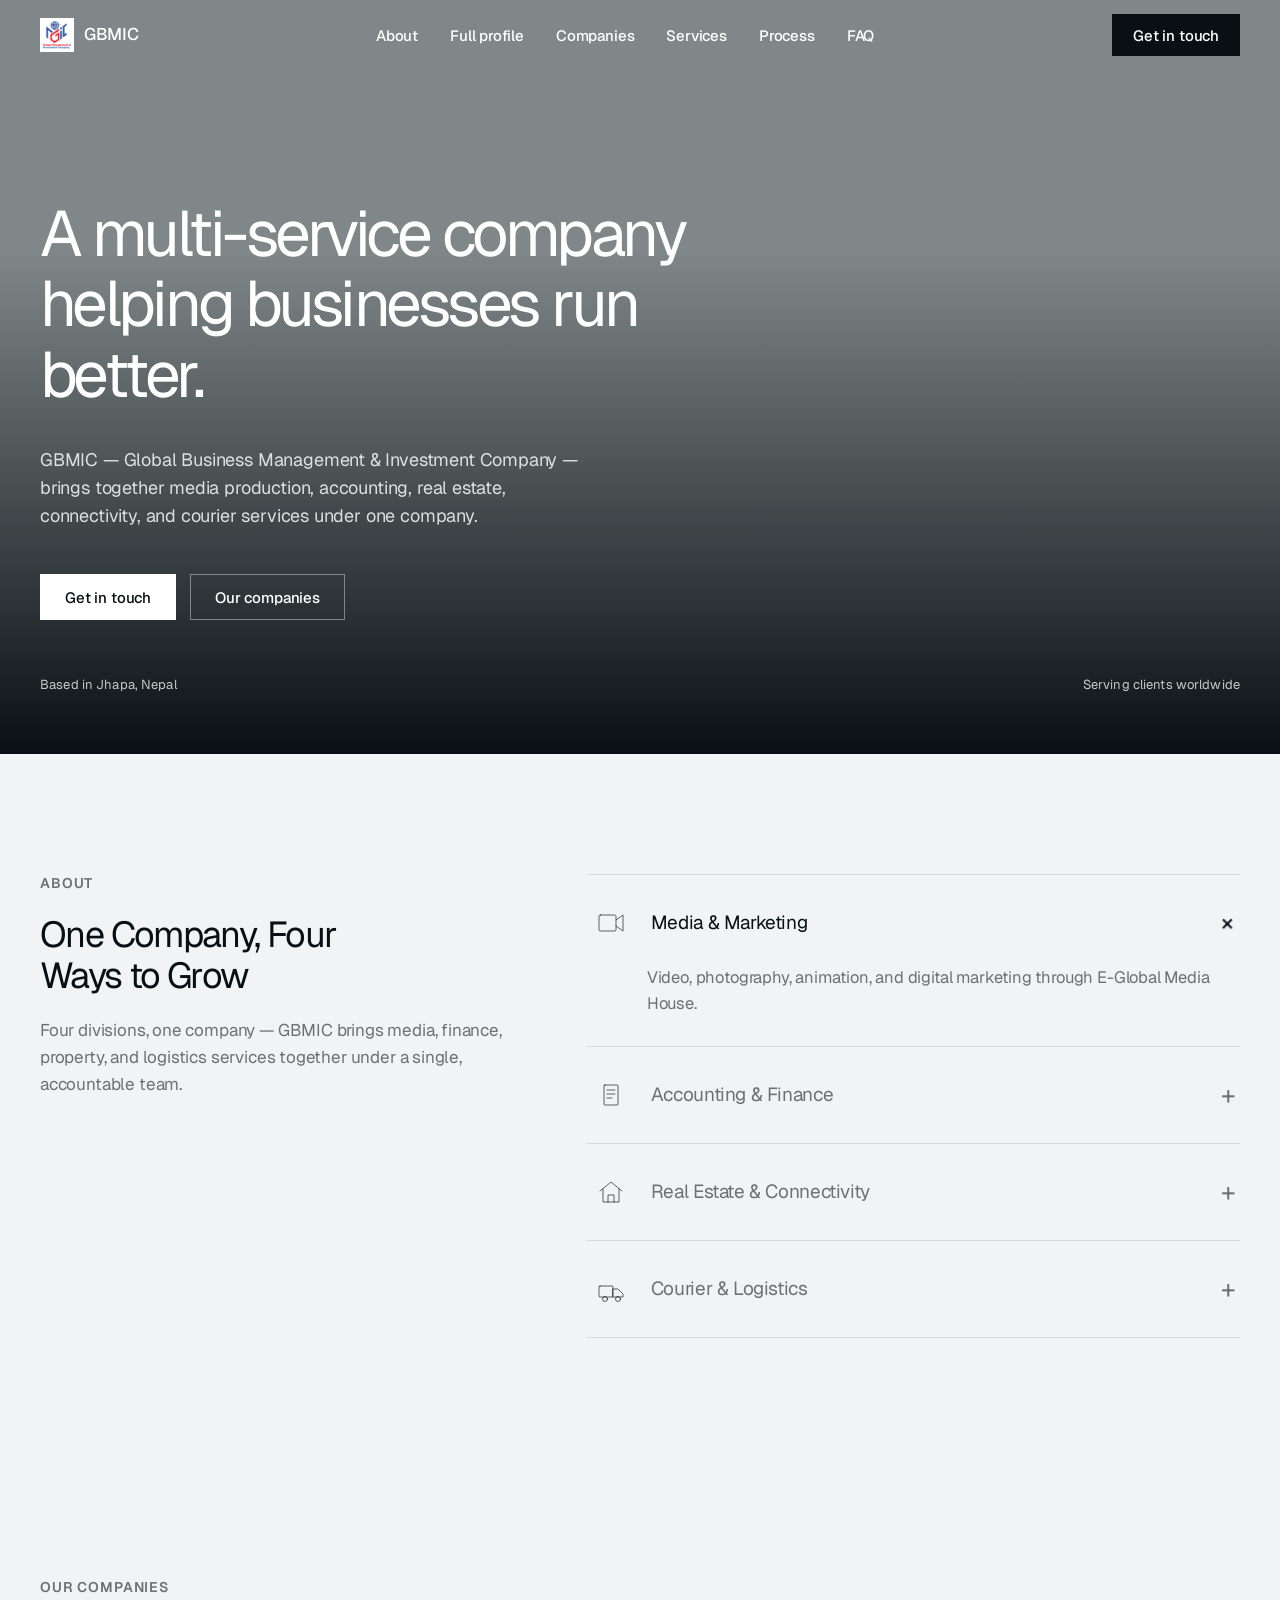
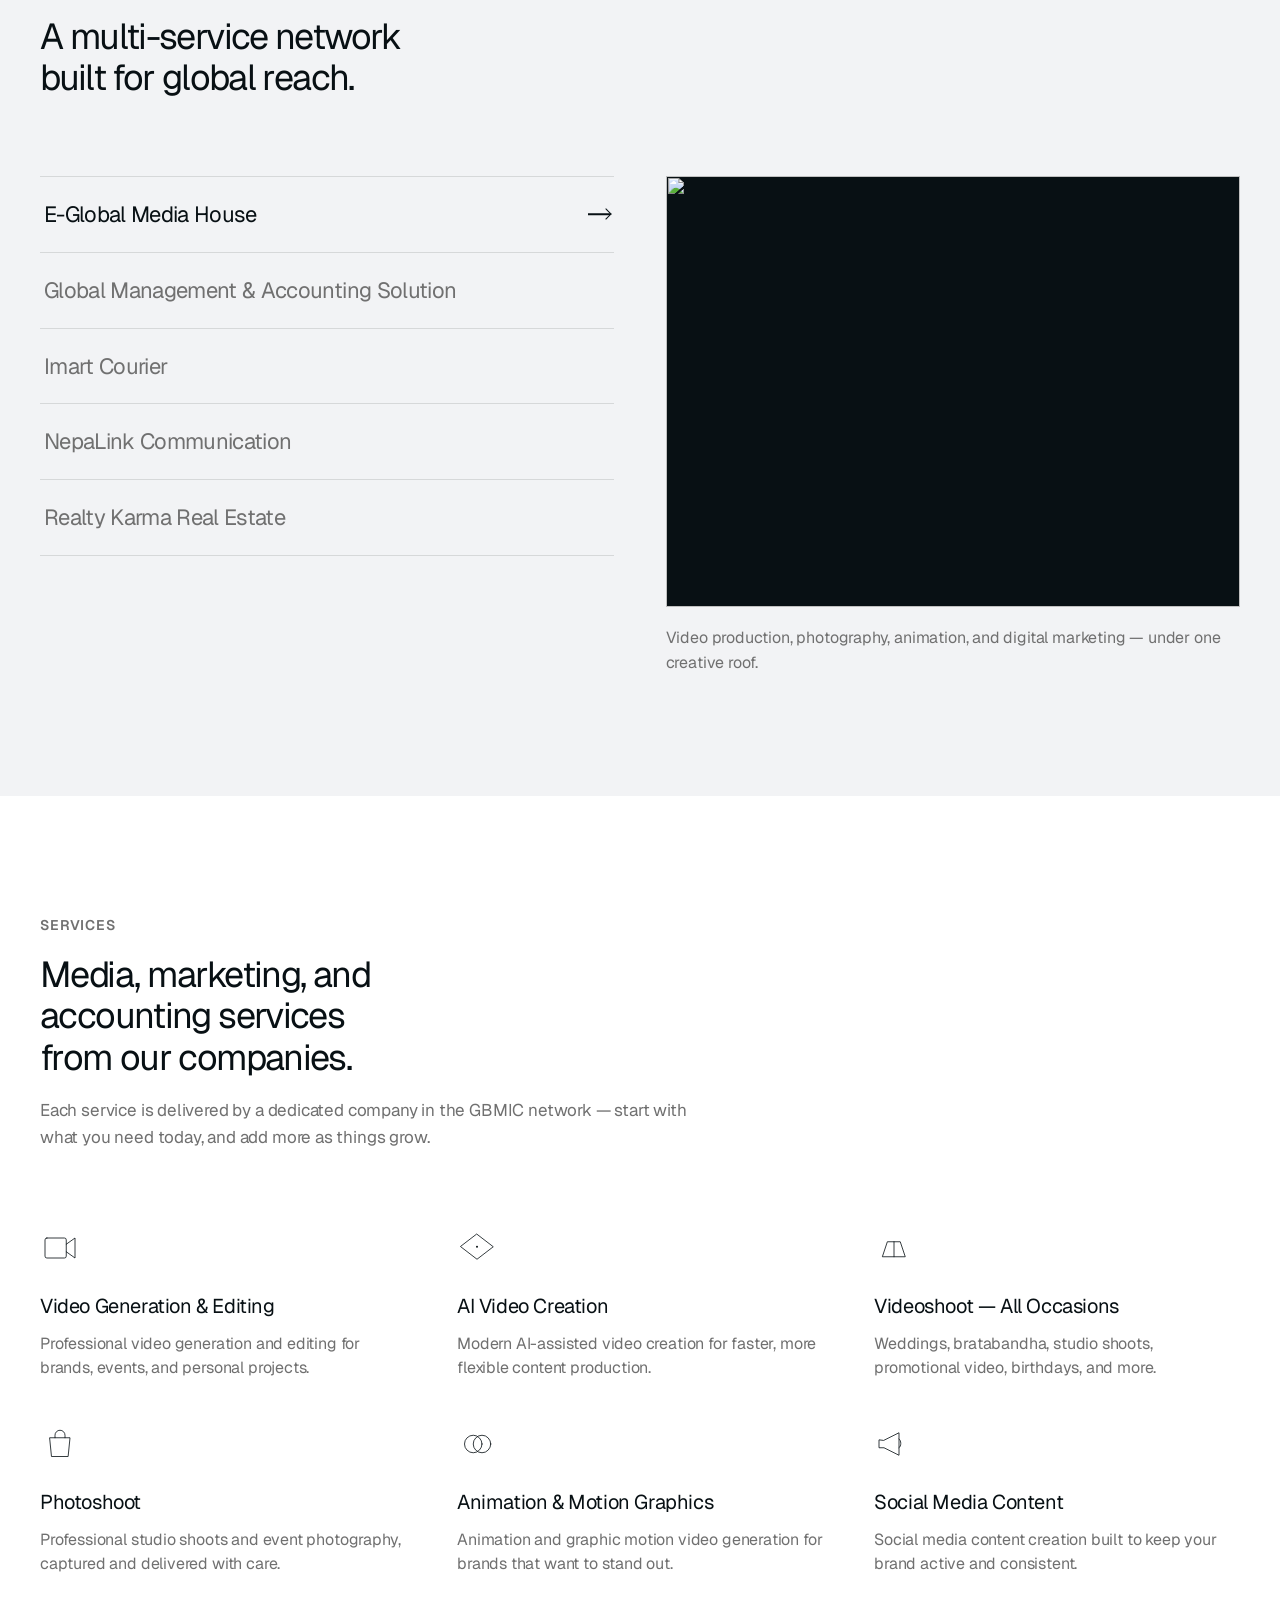
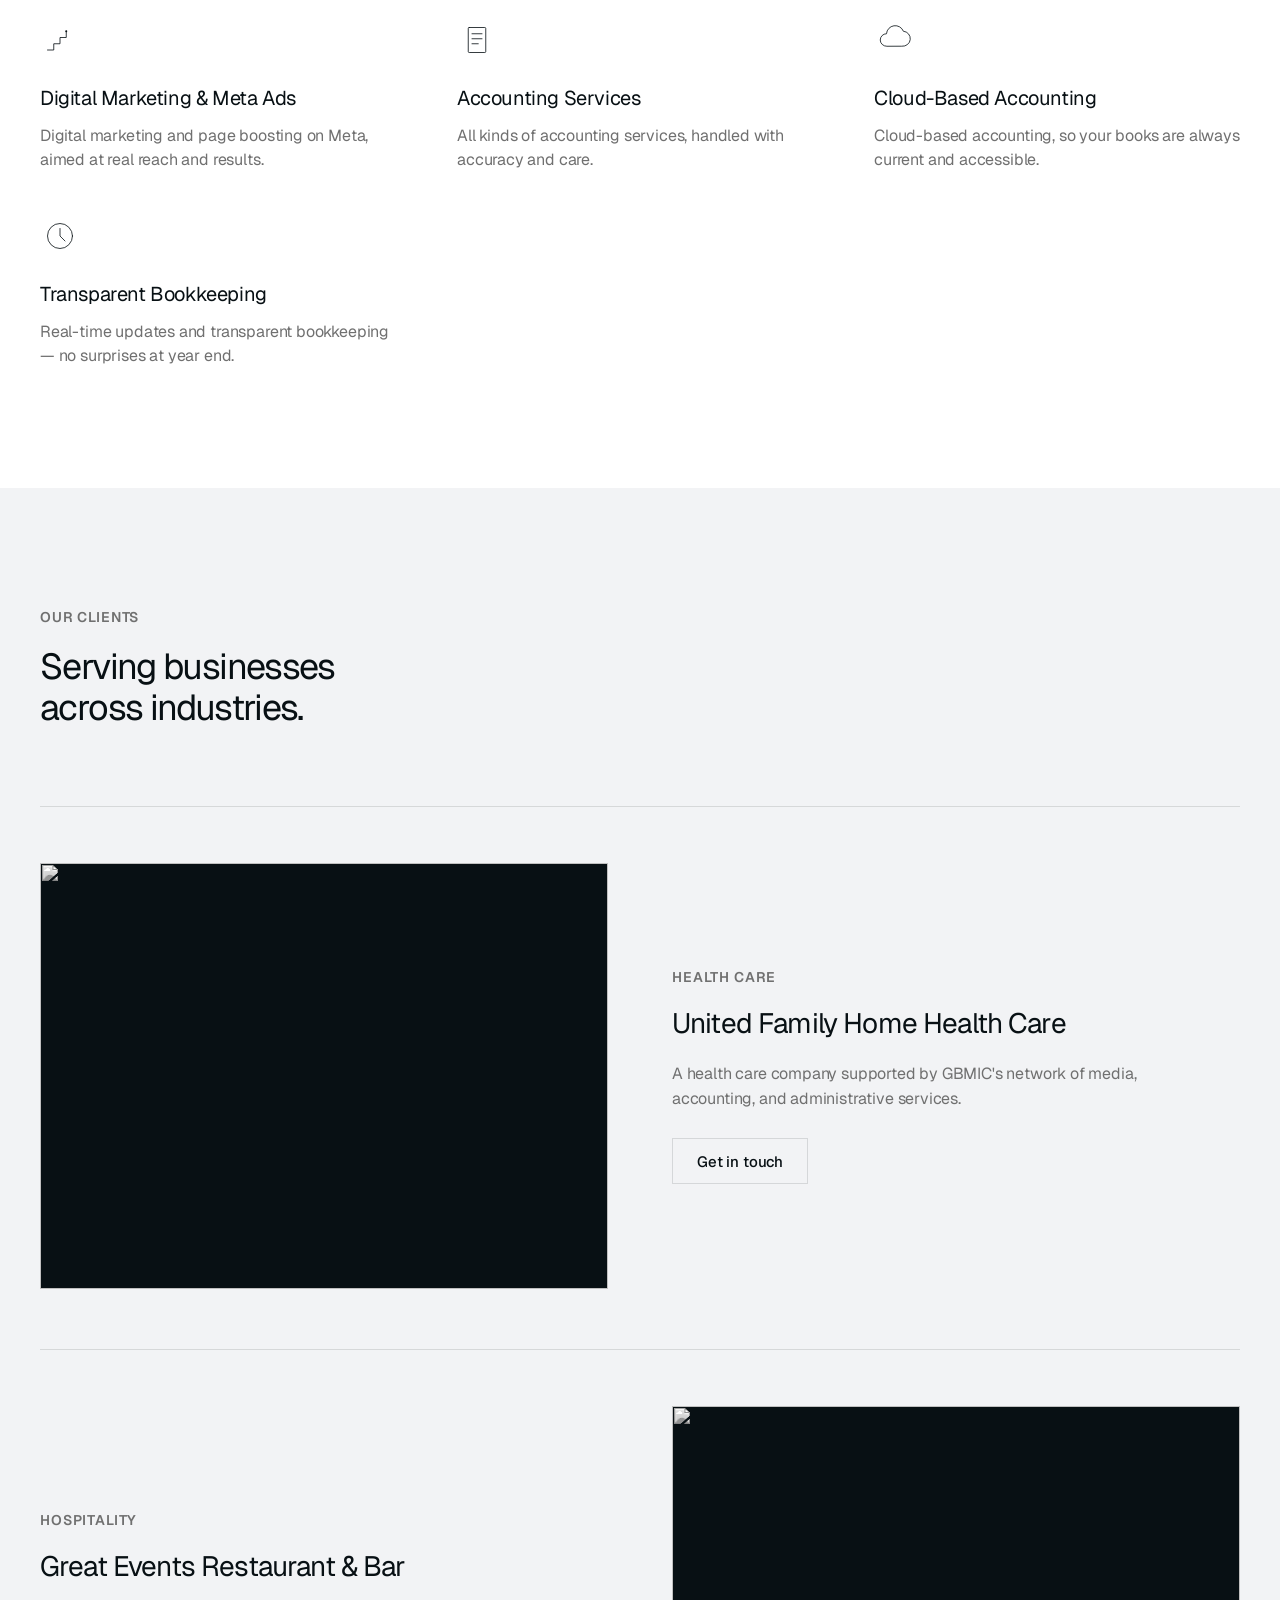
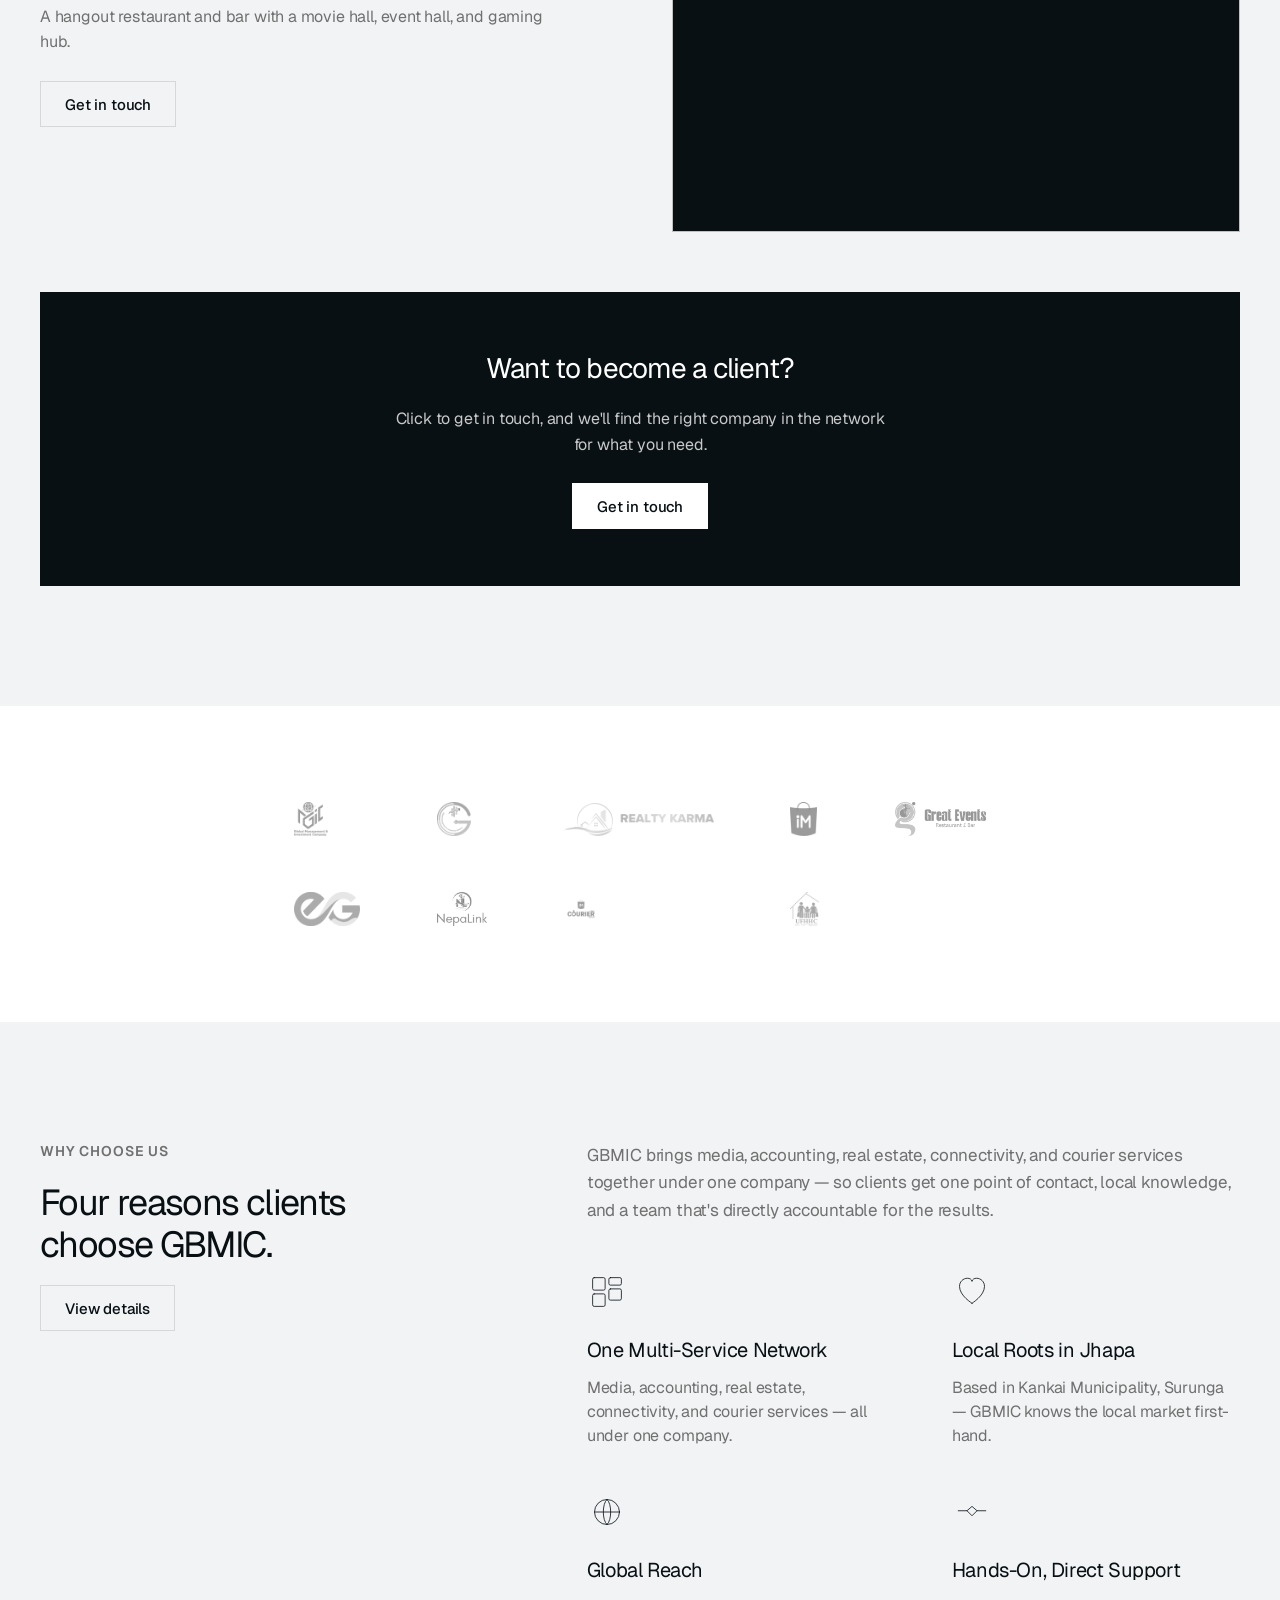
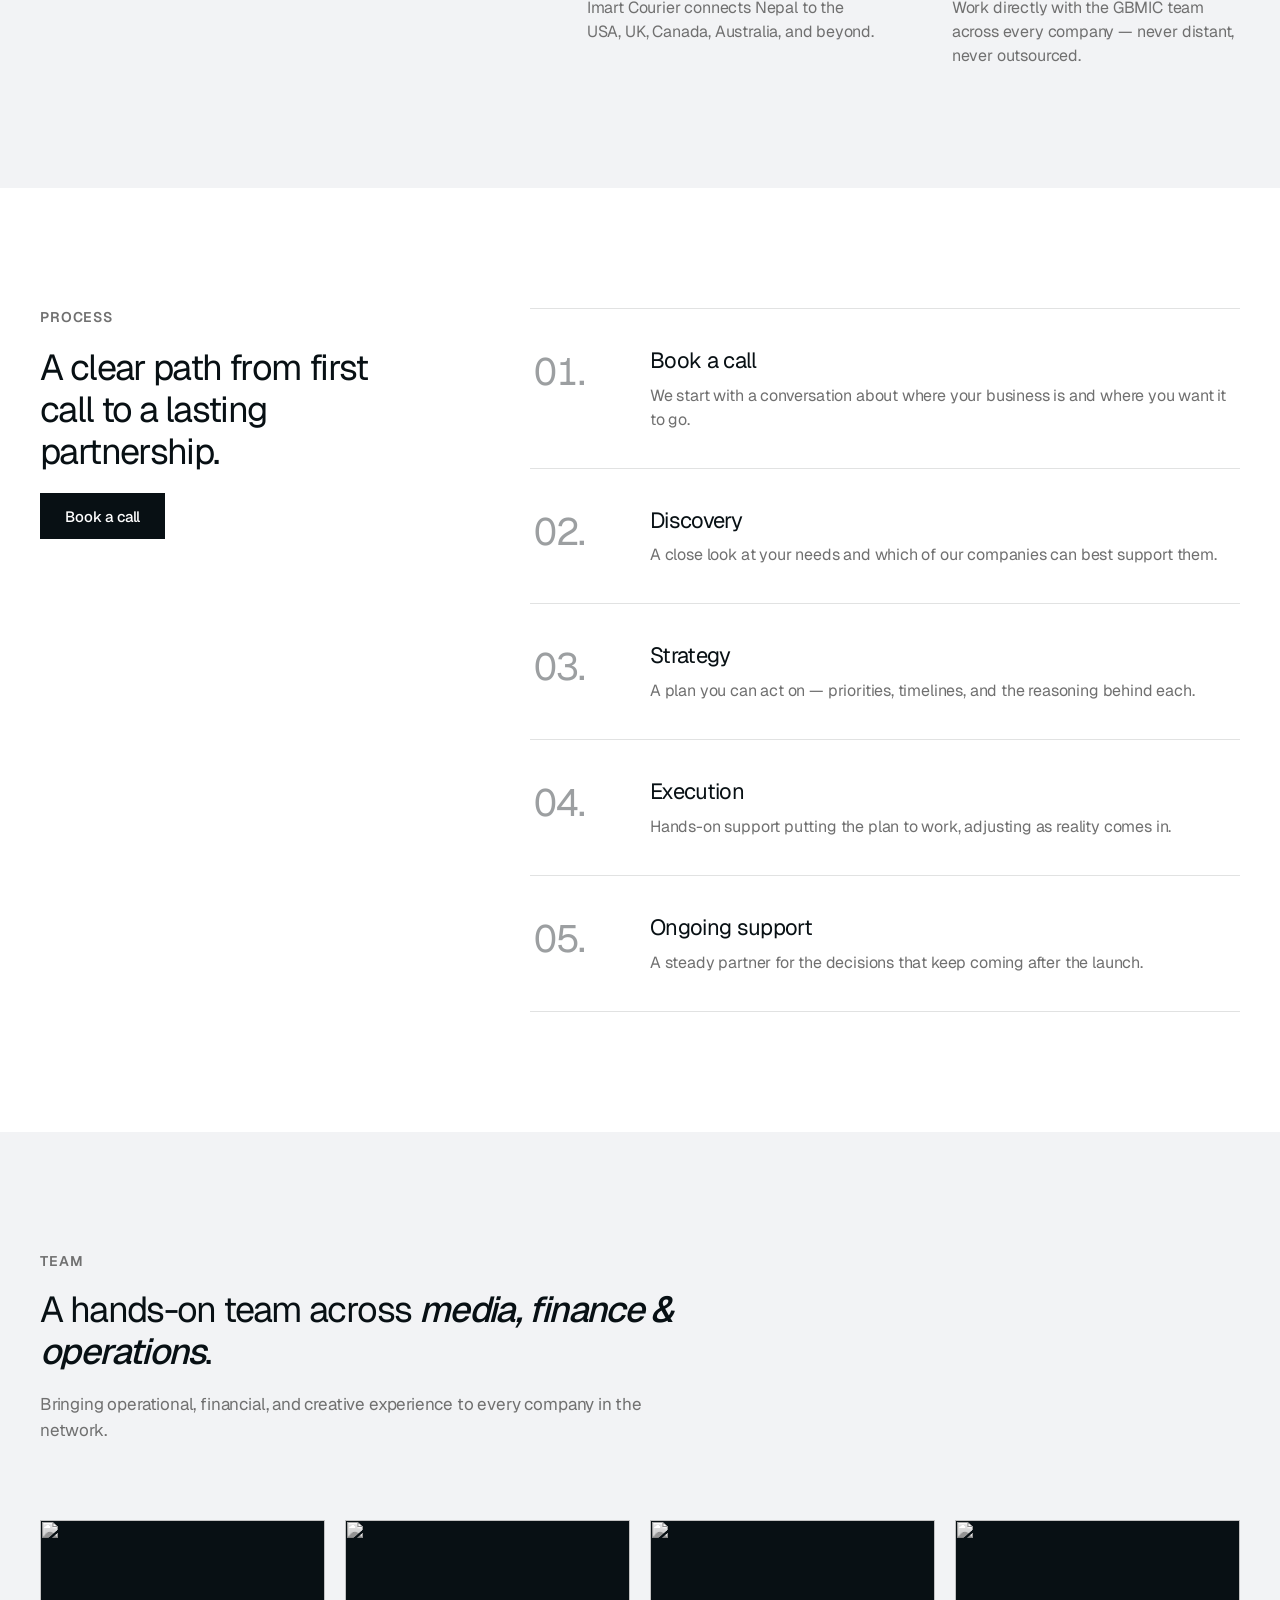
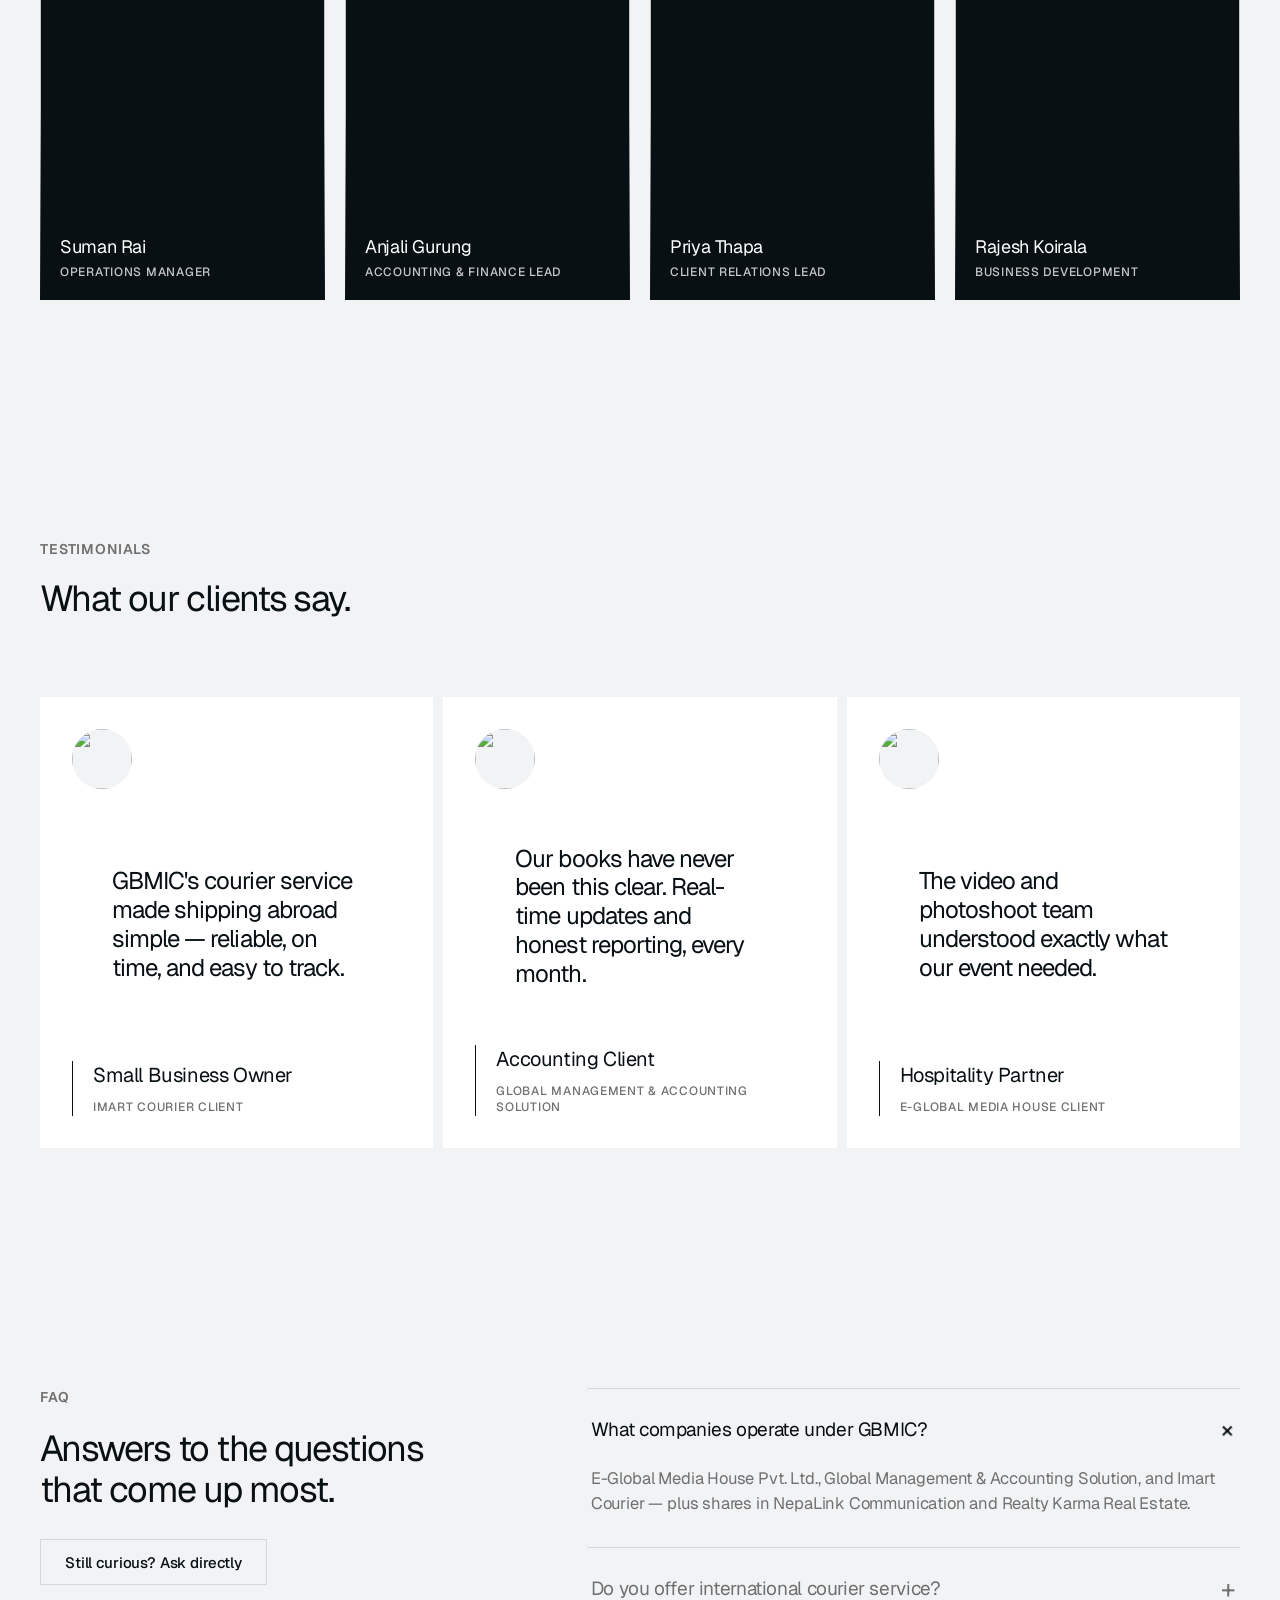
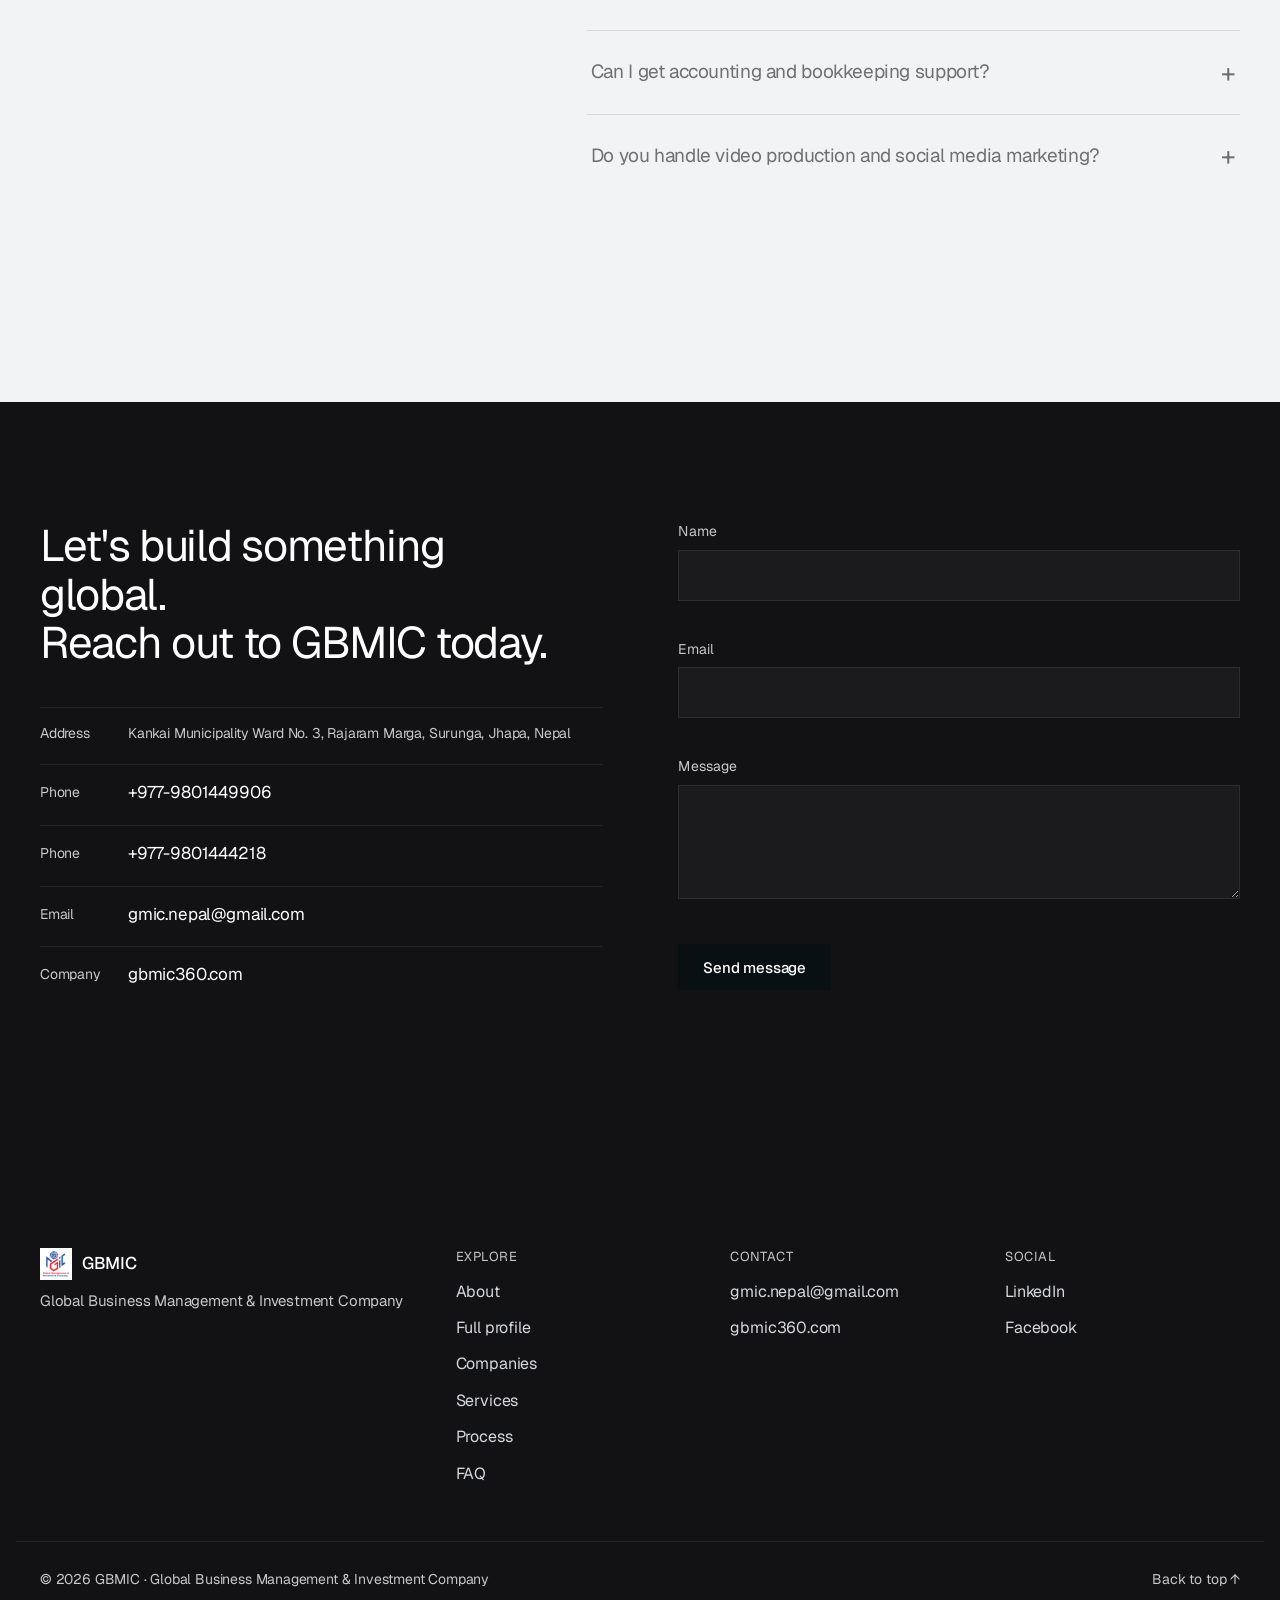
==== commit 934efeb5: "Redesign homepage sections and add animated interactions Rework the landing page onto the monochrome" ====
--- a/index.html
+++ b/index.html
@@ -4,8 +4,8 @@
   <meta charset="UTF-8" />
   <script>document.documentElement.classList.add("js");</script>
   <meta name="viewport" content="width=device-width, initial-scale=1.0" />
-  <title>Bhim Gurung — Global CEO, GBMIC</title>
-  <meta name="description" content="Bhim Gurung, Global CEO of Global Business Management & Investment Co. and a leader in Nebraska's Bhutanese-American community — helping owners manage, invest, and grow with clarity." />
+  <title>GBMIC — Global Business Management &amp; Investment Company</title>
+  <meta name="description" content="GBMIC (Global Business Management & Investment Company) is a multi-service company providing services across the globe — media, accounting, real estate, connectivity, and courier, based in Jhapa, Nepal." />
 
   <!-- Favicon -->
   <link rel="icon" href="assets/favicon.ico" sizes="any" />
@@ -16,22 +16,22 @@
   <!-- Fonts -->
   <link rel="preconnect" href="https://fonts.googleapis.com" />
   <link rel="preconnect" href="https://fonts.gstatic.com" crossorigin />
-  <link href="https://fonts.googleapis.com/css2?family=Instrument+Sans:ital,wght@0,400..700;1,400..700&display=swap" rel="stylesheet" />
-
-  <link rel="stylesheet" href="css/styles.css" />
+  <link href="https://fonts.googleapis.com/css2?family=Geist:wght@400;500;600;700&display=swap" rel="stylesheet" />
+
+  <link rel="stylesheet" href="css/styles.css?v=2" />
 </head>
 <body>
   <!-- ============ NAV ============ -->
   <header class="nav" data-nav>
     <div class="container nav__inner">
-      <a href="#top" class="nav__brand" aria-label="Bhim Gurung — home">
-        <img src="assets/logo-header-light.png" alt="Bhim Gurung" class="nav__logo nav__logo--light" width="132" height="33" />
-        <img src="assets/logo-header-dark.png" alt="" aria-hidden="true" class="nav__logo nav__logo--dark" width="132" height="33" />
+      <a href="#top" class="nav__brand" aria-label="GBMIC — home">
+        <img src="assets/logo-icon.png" alt="GBMIC" class="nav__logo" width="34" height="34" />
+        <span class="nav__wordmark">GBMIC</span>
       </a>
       <nav class="nav__links" aria-label="Primary">
         <a href="#about">About</a>
-        <a href="about.html">Full bio</a>
-        <a href="#team">Team</a>
+        <a href="about.html">Full profile</a>
+        <a href="#ventures">Companies</a>
         <a href="#services">Services</a>
         <a href="#process">Process</a>
         <a href="#faq">FAQ</a>
@@ -47,417 +47,377 @@
     <!-- ============ SHOWCASE ============ -->
     <section class="showcase" id="showcase">
       <div class="showcase__media" data-reveal>
-        <img src="assets/gurung-hero.jpg" alt="Bhim Gurung" class="showcase__photo-img" />
+        <div class="media-placeholder"></div>
       </div>
 
       <div class="container showcase__inner">
         <div class="showcase__body" data-reveal-group>
-          <h1 class="showcase__title" data-reveal>I help business owners run tighter operations, invest with patience, and grow companies that last.</h1>
+          <h1 class="showcase__title" data-reveal>A multi-service company helping businesses run better.</h1>
           <p class="showcase__lead" data-reveal>
-            I'm Bhim Gurung, founder and CEO of GBMIC. For two decades I've built and
-            advised companies across nine areas, from management and investment to
-            healthcare and real estate. I'm also a trusted voice for Nebraska's
-            Bhutanese-American entrepreneurs.
+            GBMIC — Global Business Management &amp; Investment Company — brings together
+            media production, accounting, real estate, connectivity, and courier services
+            under one company.
           </p>
           <div class="showcase__ctas" data-reveal>
-            <a href="#contact" class="btn btn--dark">Book a consultation</a>
-            <a href="about.html" class="btn btn--ghost-invert">About me</a>
-          </div>
-        </div>
-      </div>
-    </section>
-
-    <!-- ============ ABOUT / STAT ============ -->
+            <a href="#contact" class="btn btn--light">Get in touch</a>
+            <a href="#ventures" class="btn btn--ghost-invert">Our companies</a>
+          </div>
+        </div>
+        <div class="showcase__corners" data-reveal>
+          <span class="showcase__corner">Based in Jhapa, Nepal</span>
+          <span class="showcase__corner">Serving clients worldwide</span>
+        </div>
+      </div>
+    </section>
+
+    <!-- ============ ABOUT — Pillars ============ -->
     <section class="about section" id="about">
-      <div class="container about__grid">
-        <p class="eyebrow" data-reveal>About</p>
-        <div class="about__lead">
-          <h2 class="h2" data-reveal>
-            Two decades of leadership across business, investment, and community.
-          </h2>
-          <p class="about__text" data-reveal>
-            Bhim Gurung leads GBMIC with a simple belief: sound management and patient
-            investment build businesses that last. Alongside his work with clients, he is a
-            trusted voice in Nebraska's Bhutanese-American community — connecting people to
-            opportunity and helping them find their footing.
-          </p>
-        </div>
-        <div class="about__stats">
-          <div class="stat">
-            <span class="stat__num">20+</span>
-            <span class="stat__label">Years leading businesses</span>
-          </div>
-          <div class="stat">
-            <span class="stat__num">9</span>
-            <span class="stat__label">Service areas under one roof</span>
-          </div>
-          <div class="stat">
-            <span class="stat__num">100%</span>
-            <span class="stat__label">Focused on your outcome</span>
-          </div>
-        </div>
-      </div>
-    </section>
-
-    <!-- ============ BUSINESS & ENTREPRENEURSHIP ============ -->
+      <div class="container aboutGrid">
+        <div class="aboutGrid__head" data-reveal-group>
+          <p class="eyebrow" data-reveal>About</p>
+          <h2 class="h2" data-reveal>One Company, Four Ways to Grow</h2>
+          <p class="aboutGrid__intro" data-reveal>Four divisions, one company — GBMIC brings media, finance, property, and logistics services together under a single, accountable team.</p>
+        </div>
+
+        <div class="aboutAcc" data-accordion data-reveal-group>
+          <details class="aboutAcc__item" data-reveal open>
+            <summary>
+              <span class="aboutAcc__icon" aria-hidden="true">
+                <svg viewBox="0 0 64 64" fill="none" stroke="currentColor" stroke-width="1.3" stroke-linecap="round" stroke-linejoin="round">
+                  <rect x="8" y="16" width="34" height="32" rx="3" />
+                  <path d="M42 26 56 16v32L42 38" />
+                </svg>
+              </span>
+              <span class="aboutAcc__title">Media &amp; Marketing</span>
+              <span class="aboutAcc__toggle" aria-hidden="true"></span>
+            </summary>
+            <div class="aboutAcc__panel">
+              <p class="aboutAcc__text">Video, photography, animation, and digital marketing through E-Global Media House.</p>
+            </div>
+          </details>
+
+          <details class="aboutAcc__item" data-reveal>
+            <summary>
+              <span class="aboutAcc__icon" aria-hidden="true">
+                <svg viewBox="0 0 64 64" fill="none" stroke="currentColor" stroke-width="1.3" stroke-linecap="round" stroke-linejoin="round">
+                  <rect x="18" y="12" width="28" height="40" rx="1.5" />
+                  <path d="M24 22h16M24 30h16M24 38h10" />
+                </svg>
+              </span>
+              <span class="aboutAcc__title">Accounting &amp; Finance</span>
+              <span class="aboutAcc__toggle" aria-hidden="true"></span>
+            </summary>
+            <div class="aboutAcc__panel">
+              <p class="aboutAcc__text">Cloud-based bookkeeping and transparent, real-time reporting for businesses of any size.</p>
+            </div>
+          </details>
+
+          <details class="aboutAcc__item" data-reveal>
+            <summary>
+              <span class="aboutAcc__icon" aria-hidden="true">
+                <svg viewBox="0 0 64 64" fill="none" stroke="currentColor" stroke-width="1.3" stroke-linecap="round" stroke-linejoin="round">
+                  <path d="M10 30 32 12l22 18" />
+                  <path d="M16 26v26h32V26" />
+                  <path d="M26 52V38h12v14" />
+                </svg>
+              </span>
+              <span class="aboutAcc__title">Real Estate &amp; Connectivity</span>
+              <span class="aboutAcc__toggle" aria-hidden="true"></span>
+            </summary>
+            <div class="aboutAcc__panel">
+              <p class="aboutAcc__text">Property services and an internet service provider connecting homes and businesses across Jhapa.</p>
+            </div>
+          </details>
+
+          <details class="aboutAcc__item" data-reveal>
+            <summary>
+              <span class="aboutAcc__icon" aria-hidden="true">
+                <svg viewBox="0 0 64 64" fill="none" stroke="currentColor" stroke-width="1.3" stroke-linecap="round" stroke-linejoin="round">
+                  <rect x="8" y="26" width="28" height="22" rx="2" />
+                  <path d="M36 32h10l10 10v6H36Z" />
+                  <circle cx="20" cy="52" r="5" />
+                  <circle cx="46" cy="52" r="5" />
+                </svg>
+              </span>
+              <span class="aboutAcc__title">Courier &amp; Logistics</span>
+              <span class="aboutAcc__toggle" aria-hidden="true"></span>
+            </summary>
+            <div class="aboutAcc__panel">
+              <p class="aboutAcc__text">Imart Courier ships nationally and internationally — Nepal, USA, UK, Canada, and Australia.</p>
+            </div>
+          </details>
+        </div>
+      </div>
+    </section>
+
+    <!-- ============ OUR COMPANIES ============ -->
     <section class="biz section section--muted" id="ventures">
-      <div class="container biz__layout">
-        <div class="biz__aside" data-reveal-group>
-          <p class="eyebrow" data-reveal>Business &amp; Entrepreneurship</p>
-          <h2 class="h2" data-reveal>A diverse range of businesses and professional ventures.</h2>
-          <p class="biz__intro" data-reveal>Mr. Gurung has been involved in a diverse range of businesses and professional ventures, including:</p>
-          <p class="biz__summary" data-reveal>His broad business experience has provided him with an understanding of entrepreneurship, operations, management, marketing, investment, sales, strategic planning, and business development.</p>
-        </div>
-
-        <div class="biz__grid" data-reveal-group>
-          <article class="biz__card" data-reveal>
-            <span class="biz__icon" aria-hidden="true">
-              <svg viewBox="0 0 64 64" fill="none" stroke="currentColor" stroke-width="1.3" stroke-linecap="round" stroke-linejoin="round">
-                <circle cx="32" cy="32" r="20" />
-                <path d="M12 32h40M32 12c8 6 8 34 0 40M32 12c-8 6-8 34 0 40" />
-              </svg>
-            </span>
-            <h3 class="biz__title">Global Business Management &amp; Investment</h3>
-          </article>
-
-          <article class="biz__card" data-reveal>
-            <span class="biz__icon" aria-hidden="true">
-              <svg viewBox="0 0 64 64" fill="none" stroke="currentColor" stroke-width="1.3" stroke-linecap="round" stroke-linejoin="round">
-                <circle cx="32" cy="32" r="20" />
-                <path d="M32 22v20M22 32h20" />
-              </svg>
-            </span>
-            <h3 class="biz__title">Healthcare Services</h3>
-          </article>
-
-          <article class="biz__card" data-reveal>
-            <span class="biz__icon" aria-hidden="true">
-              <svg viewBox="0 0 64 64" fill="none" stroke="currentColor" stroke-width="1.3" stroke-linecap="round" stroke-linejoin="round">
-                <rect x="18" y="10" width="28" height="44" rx="2" />
-                <path d="M24 20h16M24 28h16M24 36h10" />
-              </svg>
-            </span>
-            <h3 class="biz__title">Accounting Services</h3>
-          </article>
-
-          <article class="biz__card" data-reveal>
-            <span class="biz__icon" aria-hidden="true">
-              <svg viewBox="0 0 64 64" fill="none" stroke="currentColor" stroke-width="1.3" stroke-linecap="round" stroke-linejoin="round">
-                <path d="M12 30 32 12l20 18" />
-                <path d="M18 26v26h28V26" />
-                <path d="M26 52V38h12v14" />
-              </svg>
-            </span>
-            <h3 class="biz__title">Real Estate</h3>
-          </article>
-
-          <article class="biz__card" data-reveal>
-            <span class="biz__icon" aria-hidden="true">
-              <svg viewBox="0 0 64 64" fill="none" stroke="currentColor" stroke-width="1.3" stroke-linecap="round" stroke-linejoin="round">
-                <rect x="6" y="24" width="28" height="18" rx="2" />
-                <path d="M34 30h10l8 8v6h-18Z" />
-                <circle cx="16" cy="46" r="4" />
-                <circle cx="44" cy="46" r="4" />
-              </svg>
-            </span>
-            <h3 class="biz__title">Logistics</h3>
-          </article>
-
-          <article class="biz__card" data-reveal>
-            <span class="biz__icon" aria-hidden="true">
-              <svg viewBox="0 0 64 64" fill="none" stroke="currentColor" stroke-width="1.3" stroke-linecap="round" stroke-linejoin="round">
-                <path d="M8 32 54 12 38 56l-8-18-18-6Z" />
-                <path d="M30 38 54 12" />
-              </svg>
-            </span>
-            <h3 class="biz__title">Courier Services</h3>
-          </article>
-
-          <article class="biz__card" data-reveal>
-            <span class="biz__icon" aria-hidden="true">
-              <svg viewBox="0 0 64 64" fill="none" stroke="currentColor" stroke-width="1.3" stroke-linecap="round" stroke-linejoin="round">
-                <path d="M16 10v20M12 10v14a4 4 0 0 0 8 0V10M16 30v24" />
-                <path d="M40 10c-4 0-6 4-6 10s2 8 6 8v26" />
-              </svg>
-            </span>
-            <h3 class="biz__title">Restaurant &amp; Hospitality</h3>
-          </article>
-
-          <article class="biz__card" data-reveal>
-            <span class="biz__icon" aria-hidden="true">
-              <svg viewBox="0 0 64 64" fill="none" stroke="currentColor" stroke-width="1.3" stroke-linecap="round" stroke-linejoin="round">
-                <path d="M8 26v12h8l24 12V14L16 26Z" />
-                <path d="M40 24c4 2 4 12 0 14" />
-                <path d="M14 38v10a4 4 0 0 0 8 0v-8" />
-              </svg>
-            </span>
-            <h3 class="biz__title">Digital Marketing &amp; Sales</h3>
-          </article>
-
-          <article class="biz__card" data-reveal>
-            <span class="biz__icon" aria-hidden="true">
-              <svg viewBox="0 0 64 64" fill="none" stroke="currentColor" stroke-width="1.3" stroke-linecap="round" stroke-linejoin="round">
-                <path d="M16 22h32l-3 30H19Z" />
-                <path d="M24 22v-4a8 8 0 0 1 16 0v4" />
-              </svg>
-            </span>
-            <h3 class="biz__title">E-Commerce</h3>
-          </article>
-
-          <article class="biz__card" data-reveal>
-            <span class="biz__icon" aria-hidden="true">
-              <svg viewBox="0 0 64 64" fill="none" stroke="currentColor" stroke-width="1.3" stroke-linecap="round" stroke-linejoin="round">
-                <path d="M22 18 8 32l14 14" />
-                <path d="M42 18l14 14-14 14" />
-                <path d="M36 14 28 50" />
-              </svg>
-            </span>
-            <h3 class="biz__title">IT Technologies</h3>
-          </article>
-        </div>
-      </div>
-    </section>
-
-    <!-- ============ AFFILIATIONS — logo wall ============ -->
-    <section class="logos section section--muted" id="affiliations">
       <div class="container">
-        <div class="section-head logos__head" data-reveal-group>
-          <p class="eyebrow" data-reveal>Affiliations</p>
-          <h2 class="h2" data-reveal>Organizations across the GBMIC network.</h2>
-        </div>
-
-        <ul class="logos__grid" data-reveal>
-          <li class="logos__cell"><img class="logos__img" src="assets/logos/e-global.png" alt="E-Global Media House" loading="lazy" width="640" height="336" /></li>
-          <li class="logos__cell"><img class="logos__img" src="assets/logos/gbmic.png" alt="GBMIC" loading="lazy" width="640" height="629" /></li>
-          <li class="logos__cell"><img class="logos__img" src="assets/logos/gmas.png" alt="GMAS" loading="lazy" width="640" height="641" /></li>
-          <li class="logos__cell"><span class="logos__name">GMIC</span></li>
-          <li class="logos__cell"><span class="logos__name">Great Event Centers</span></li>
-          <li class="logos__cell"><img class="logos__img" src="assets/logos/great-events.png" alt="Great Events Restaurant &amp; Bar" loading="lazy" width="640" height="248" /></li>
-          <li class="logos__cell"><img class="logos__img" src="assets/logos/imart-curier.png" alt="i-Mart Curier" loading="lazy" width="640" height="640" /></li>
-          <li class="logos__cell"><img class="logos__img" src="assets/logos/imart-logistics.png" alt="i-Mart Logistics" loading="lazy" width="640" height="607" /></li>
-          <li class="logos__cell"><span class="logos__name">International Investment Cooperations</span></li>
-          <li class="logos__cell"><img class="logos__img" src="assets/logos/nepalink.png" alt="Nepalink" loading="lazy" width="640" height="637" /></li>
-          <li class="logos__cell"><img class="logos__img" src="assets/logos/realty-karma.png" alt="Realty Karma" loading="lazy" width="640" height="148" /></li>
-          <li class="logos__cell"><img class="logos__img" src="assets/logos/ufhhc.png" alt="UFHHC" loading="lazy" width="640" height="763" /></li>
-          <li class="logos__cell"><img class="logos__img" src="assets/logos/unhcr.png" alt="United Nebraska Home Care Revival" loading="lazy" width="640" height="348" /></li>
-        </ul>
-      </div>
-    </section>
-
-    <!-- ============ SERVICES (Icon Grid) ============ -->
-    <section class="services section" id="services">
+        <div class="section-head" data-reveal-group>
+          <p class="eyebrow" data-reveal>Our Companies</p>
+          <h2 class="h2" data-reveal>A multi-service network built for global reach.</h2>
+        </div>
+
+        <div class="bizExp" data-biz-explorer data-reveal-group>
+          <div class="bizExp__list" role="tablist" aria-label="GBMIC companies" data-reveal>
+            <button class="bizExp__item is-active" type="button" role="tab" aria-selected="true" aria-controls="bizExpPanel" data-biz-tab data-index="0"
+                    data-text="Video production, photography, animation, and digital marketing — under one creative roof.">
+              <span class="bizExp__name">E-Global Media House</span>
+              <span class="bizExp__mark" aria-hidden="true"></span>
+            </button>
+            <button class="bizExp__item" type="button" role="tab" aria-selected="false" aria-controls="bizExpPanel" data-biz-tab data-index="1"
+                    data-text="Full-service accounting, cloud-based bookkeeping, and transparent real-time reporting.">
+              <span class="bizExp__name">Global Management &amp; Accounting Solution</span>
+              <span class="bizExp__mark" aria-hidden="true"></span>
+            </button>
+            <button class="bizExp__item" type="button" role="tab" aria-selected="false" aria-controls="bizExpPanel" data-biz-tab data-index="2"
+                    data-text="National and international courier — Nepal, USA, UK, Canada, Australia, and beyond.">
+              <span class="bizExp__name">Imart Courier</span>
+              <span class="bizExp__mark" aria-hidden="true"></span>
+            </button>
+            <button class="bizExp__item" type="button" role="tab" aria-selected="false" aria-controls="bizExpPanel" data-biz-tab data-index="3"
+                    data-text="Internet service provider connecting homes and businesses across Jhapa — GBMIC shares.">
+              <span class="bizExp__name">NepaLink Communication</span>
+              <span class="bizExp__mark" aria-hidden="true"></span>
+            </button>
+            <button class="bizExp__item" type="button" role="tab" aria-selected="false" aria-controls="bizExpPanel" data-biz-tab data-index="4"
+                    data-text="Property listing, buying, and selling — commercial and residential — GBMIC shares.">
+              <span class="bizExp__name">Realty Karma Real Estate</span>
+              <span class="bizExp__mark" aria-hidden="true"></span>
+            </button>
+          </div>
+
+          <div class="bizExp__panel" id="bizExpPanel" role="tabpanel" data-reveal>
+            <div class="bizExp__media">
+              <img class="is-shown" data-biz-img data-index="0" src="https://images.unsplash.com/photo-1492691527719-9d1e07e534b4?w=900&h=675&fit=crop&q=80" alt="" />
+              <img data-biz-img data-index="1" src="https://images.unsplash.com/photo-1497366216548-37526070297c?w=900&h=675&fit=crop&q=80" alt="" loading="lazy" />
+              <img data-biz-img data-index="2" src="https://images.unsplash.com/photo-1586528116311-ad8dd3c8310d?w=900&h=675&fit=crop&q=80" alt="" loading="lazy" />
+              <img data-biz-img data-index="3" src="https://images.unsplash.com/photo-1558494949-ef010cbdcc31?w=900&h=675&fit=crop&q=80" alt="" loading="lazy" />
+              <img data-biz-img data-index="4" src="https://images.unsplash.com/photo-1560518883-ce09059eeffa?w=900&h=675&fit=crop&q=80" alt="" loading="lazy" />
+            </div>
+            <p class="bizExp__text" data-biz-text>Video production, photography, animation, and digital marketing — under one creative roof.</p>
+          </div>
+        </div>
+      </div>
+    </section>
+
+    <!-- ============ SERVICES ============ -->
+    <section class="services section section--white" id="services">
       <div class="container">
         <div class="section-head" data-reveal-group>
           <p class="eyebrow" data-reveal>Services</p>
           <h2 class="h2" data-reveal>
-            Management and investment solutions that help your business grow.
+            Media, marketing, and accounting services from our companies.
           </h2>
-          <p class="svcD__intro" data-reveal>Each service is hands-on and specific — start with what you need today, and add more as things grow.</p>
-        </div>
-
-        <div class="svcD__grid" data-reveal-group>
-          <article class="svcD__cell" data-reveal>
-            <div class="svcD__head">
-              <span class="svcD__index">01</span>
-              <h3 class="svcD__title">Business Management</h3>
-            </div>
-            <p class="svcD__text">Day-to-day operations, structure, and strategy — so the business runs the way you intended.</p>
-            <span class="svcD__icon" aria-hidden="true">
+          <p class="section__intro" data-reveal>Each service is delivered by a dedicated company in the GBMIC network — start with what you need today, and add more as things grow.</p>
+        </div>
+
+        <div class="tileGrid tileGrid--3" data-reveal-group>
+          <div class="tile" data-reveal>
+            <span class="tile__mark" aria-hidden="true">
+              <svg viewBox="0 0 64 64" fill="none" stroke="currentColor" stroke-width="1.3" stroke-linecap="round" stroke-linejoin="round">
+                <rect x="8" y="16" width="34" height="32" rx="3" />
+                <path d="M42 26 56 16v32L42 38" />
+              </svg>
+            </span>
+            <div class="tile__body">
+              <h3 class="tile__title">Video Generation &amp; Editing</h3>
+              <p class="tile__text">Professional video generation and editing for brands, events, and personal projects.</p>
+            </div>
+          </div>
+
+          <div class="tile" data-reveal>
+            <span class="tile__mark" aria-hidden="true">
               <svg viewBox="0 0 64 64" fill="none" stroke="currentColor" stroke-width="1.3" stroke-linecap="round" stroke-linejoin="round">
                 <path d="M32 10 58 30 32 50 6 30Z" />
-                <path d="M6 30h52M32 10v40" />
                 <circle cx="32" cy="30" r="1.6" fill="currentColor" stroke="none" />
               </svg>
             </span>
-          </article>
-
-          <article class="svcD__cell" data-reveal>
-            <div class="svcD__head">
-              <span class="svcD__index">02</span>
-              <h3 class="svcD__title">Investment Advisory</h3>
-            </div>
-            <p class="svcD__text">Patient, practical guidance on where to put capital and how to protect it over time.</p>
-            <span class="svcD__icon" aria-hidden="true">
+            <div class="tile__body">
+              <h3 class="tile__title">AI Video Creation</h3>
+              <p class="tile__text">Modern AI-assisted video creation for faster, more flexible content production.</p>
+            </div>
+          </div>
+
+          <div class="tile" data-reveal>
+            <span class="tile__mark" aria-hidden="true">
               <svg viewBox="0 0 64 64" fill="none" stroke="currentColor" stroke-width="1.3" stroke-linecap="round" stroke-linejoin="round">
                 <path d="M14 46h36l-8-24H22Z" />
                 <path d="M32 22v24" />
-                <path d="M32 14v8" />
-                <circle cx="32" cy="14" r="1.6" fill="currentColor" stroke="none" />
-              </svg>
-            </span>
-          </article>
-
-          <article class="svcD__cell" data-reveal>
-            <div class="svcD__head">
-              <span class="svcD__index">03</span>
-              <h3 class="svcD__title">Real Estate</h3>
-            </div>
-            <p class="svcD__text">Acquisition, leasing, and property strategy grounded in local market knowledge.</p>
-            <span class="svcD__icon" aria-hidden="true">
-              <svg viewBox="0 0 64 64" fill="none" stroke="currentColor" stroke-width="1.3" stroke-linecap="round" stroke-linejoin="round">
-                <path d="M14 50 32 14 50 50Z" />
-                <path d="M22 50V34h20v16" />
-              </svg>
-            </span>
-          </article>
-
-          <article class="svcD__cell" data-reveal>
-            <div class="svcD__head">
-              <span class="svcD__index">04</span>
-              <h3 class="svcD__title">Financial Planning</h3>
-            </div>
-            <p class="svcD__text">A clear plan for cash flow, growth, and the long game — reviewed as things change.</p>
-            <span class="svcD__icon" aria-hidden="true">
+              </svg>
+            </span>
+            <div class="tile__body">
+              <h3 class="tile__title">Videoshoot — All Occasions</h3>
+              <p class="tile__text">Weddings, bratabandha, studio shoots, promotional video, birthdays, and more.</p>
+            </div>
+          </div>
+
+          <div class="tile" data-reveal>
+            <span class="tile__mark" aria-hidden="true">
+              <svg viewBox="0 0 64 64" fill="none" stroke="currentColor" stroke-width="1.3" stroke-linecap="round" stroke-linejoin="round">
+                <path d="M16 22h32l-3 30H19Z" />
+                <path d="M24 22v-4a8 8 0 0 1 16 0v4" />
+              </svg>
+            </span>
+            <div class="tile__body">
+              <h3 class="tile__title">Photoshoot</h3>
+              <p class="tile__text">Professional studio shoots and event photography, captured and delivered with care.</p>
+            </div>
+          </div>
+
+          <div class="tile" data-reveal>
+            <span class="tile__mark" aria-hidden="true">
+              <svg viewBox="0 0 64 64" fill="none" stroke="currentColor" stroke-width="1.3" stroke-linecap="round" stroke-linejoin="round">
+                <circle cx="26" cy="32" r="14" />
+                <circle cx="40" cy="32" r="14" />
+              </svg>
+            </span>
+            <div class="tile__body">
+              <h3 class="tile__title">Animation &amp; Motion Graphics</h3>
+              <p class="tile__text">Animation and graphic motion video generation for brands that want to stand out.</p>
+            </div>
+          </div>
+
+          <div class="tile" data-reveal>
+            <span class="tile__mark" aria-hidden="true">
+              <svg viewBox="0 0 64 64" fill="none" stroke="currentColor" stroke-width="1.3" stroke-linecap="round" stroke-linejoin="round">
+                <path d="M8 26v12h8l24 12V14L16 26Z" />
+                <path d="M40 24c4 2 4 12 0 14" />
+              </svg>
+            </span>
+            <div class="tile__body">
+              <h3 class="tile__title">Social Media Content</h3>
+              <p class="tile__text">Social media content creation built to keep your brand active and consistent.</p>
+            </div>
+          </div>
+
+          <div class="tile" data-reveal>
+            <span class="tile__mark" aria-hidden="true">
               <svg viewBox="0 0 64 64" fill="none" stroke="currentColor" stroke-width="1.3" stroke-linecap="round" stroke-linejoin="round">
                 <path d="M12 48h10V38h10V28h10V18" />
                 <circle cx="42" cy="18" r="1.6" fill="currentColor" stroke="none" />
               </svg>
             </span>
-          </article>
-
-          <article class="svcD__cell" data-reveal>
-            <div class="svcD__head">
-              <span class="svcD__index">05</span>
-              <h3 class="svcD__title">Tax &amp; Accounting</h3>
-            </div>
-            <p class="svcD__text">Books kept clean and filings done right, with an eye on what you keep at year end.</p>
-            <span class="svcD__icon" aria-hidden="true">
+            <div class="tile__body">
+              <h3 class="tile__title">Digital Marketing &amp; Meta Ads</h3>
+              <p class="tile__text">Digital marketing and page boosting on Meta, aimed at real reach and results.</p>
+            </div>
+          </div>
+
+          <div class="tile" data-reveal>
+            <span class="tile__mark" aria-hidden="true">
               <svg viewBox="0 0 64 64" fill="none" stroke="currentColor" stroke-width="1.3" stroke-linecap="round" stroke-linejoin="round">
                 <rect x="18" y="12" width="28" height="40" rx="1.5" />
                 <path d="M24 22h16M24 30h16M24 38h10" />
               </svg>
             </span>
-          </article>
-
-          <article class="svcD__cell" data-reveal>
-            <div class="svcD__head">
-              <span class="svcD__index">06</span>
-              <h3 class="svcD__title">Business Consulting</h3>
-            </div>
-            <p class="svcD__text">An outside perspective on the decisions that move the needle — pricing, hiring, expansion.</p>
-            <span class="svcD__icon" aria-hidden="true">
-              <svg viewBox="0 0 64 64" fill="none" stroke="currentColor" stroke-width="1.3" stroke-linecap="round" stroke-linejoin="round">
-                <circle cx="26" cy="32" r="14" />
-                <circle cx="40" cy="32" r="14" />
-              </svg>
-            </span>
-          </article>
-
-          <article class="svcD__cell" data-reveal>
-            <div class="svcD__head">
-              <span class="svcD__index">07</span>
-              <h3 class="svcD__title">Insurance Services</h3>
-            </div>
-            <p class="svcD__text">Coverage matched to real risk, so a bad day never becomes a lasting setback.</p>
-            <span class="svcD__icon" aria-hidden="true">
-              <svg viewBox="0 0 64 64" fill="none" stroke="currentColor" stroke-width="1.3" stroke-linecap="round" stroke-linejoin="round">
-                <path d="M32 10 50 18v14c0 14-9 22-18 26-9-4-18-12-18-26V18Z" />
-              </svg>
-            </span>
-          </article>
-
-          <article class="svcD__cell" data-reveal>
-            <div class="svcD__head">
-              <span class="svcD__index">08</span>
-              <h3 class="svcD__title">Startup Advisory</h3>
-            </div>
-            <p class="svcD__text">From first idea to first customer — the practical steps that get a business off the ground.</p>
-            <span class="svcD__icon" aria-hidden="true">
-              <svg viewBox="0 0 64 64" fill="none" stroke="currentColor" stroke-width="1.3" stroke-linecap="round" stroke-linejoin="round">
-                <path d="M18 16 50 32 18 48Z" />
-                <circle cx="24" cy="32" r="1.6" fill="currentColor" stroke="none" />
-              </svg>
-            </span>
-          </article>
-
-          <article class="svcD__cell" data-reveal>
-            <div class="svcD__head">
-              <span class="svcD__index">09</span>
-              <h3 class="svcD__title">Community Support</h3>
-            </div>
-            <p class="svcD__text">Guidance and connections for Nebraska's Bhutanese-American community and its businesses.</p>
-            <span class="svcD__icon" aria-hidden="true">
-              <svg viewBox="0 0 64 64" fill="none" stroke="currentColor" stroke-width="1.3" stroke-linecap="round" stroke-linejoin="round">
-                <circle cx="20" cy="44" r="4" />
-                <circle cx="44" cy="44" r="4" />
-                <circle cx="32" cy="18" r="4" />
-                <path d="M23 41 29 22M41 41 35 22M24 44h16" />
-              </svg>
-            </span>
-          </article>
-        </div>
-      </div>
-    </section>
-
-    <!-- ============ WHO WE SERVE ============ -->
+            <div class="tile__body">
+              <h3 class="tile__title">Accounting Services</h3>
+              <p class="tile__text">All kinds of accounting services, handled with accuracy and care.</p>
+            </div>
+          </div>
+
+          <div class="tile" data-reveal>
+            <span class="tile__mark" aria-hidden="true">
+              <svg viewBox="0 0 64 64" fill="none" stroke="currentColor" stroke-width="1.3" stroke-linecap="round" stroke-linejoin="round">
+                <path d="M20 42a10 10 0 0 1 0-20 14 14 0 0 1 27-4 10 10 0 0 1-2 24Z" />
+              </svg>
+            </span>
+            <div class="tile__body">
+              <h3 class="tile__title">Cloud-Based Accounting</h3>
+              <p class="tile__text">Cloud-based accounting, so your books are always current and accessible.</p>
+            </div>
+          </div>
+
+          <div class="tile" data-reveal>
+            <span class="tile__mark" aria-hidden="true">
+              <svg viewBox="0 0 64 64" fill="none" stroke="currentColor" stroke-width="1.3" stroke-linecap="round" stroke-linejoin="round">
+                <circle cx="32" cy="32" r="20" />
+                <path d="M32 20v12l8 8" />
+              </svg>
+            </span>
+            <div class="tile__body">
+              <h3 class="tile__title">Transparent Bookkeeping</h3>
+              <p class="tile__text">Real-time updates and transparent bookkeeping — no surprises at year end.</p>
+            </div>
+          </div>
+        </div>
+      </div>
+    </section>
+
+    <!-- ============ OUR CLIENTS — Case Studies shape ============ -->
     <section class="who section section--muted" id="who-we-serve">
       <div class="container">
         <div class="section-head" data-reveal-group>
-          <p class="eyebrow" data-reveal>Who We Serve</p>
-          <h2 class="h2" data-reveal>Serving two audiences with one goal: lasting growth.</h2>
-        </div>
-
-        <div class="who__grid" data-reveal-group>
-          <article class="who__card who__card--accent" data-reveal>
-            <span class="who__icon" aria-hidden="true">
-              <svg viewBox="0 0 64 64" fill="none" stroke="currentColor" stroke-width="1.3" stroke-linecap="round" stroke-linejoin="round">
-                <circle cx="24" cy="22" r="9" />
-                <path d="M8 52c0-10 7.2-17 16-17s16 7 16 17" />
-                <circle cx="46" cy="26" r="7" />
-                <path d="M40 52c0-7.5 5-13 13-13" />
-              </svg>
-            </span>
-            <h3 class="who__title">Bhutanese-American Community</h3>
-            <p class="who__text">Rooted in the Bhutanese-American community of Nebraska, GBMIC understands your culture, your language, and the challenges you face. We're built to serve you first.</p>
-          </article>
-
-          <article class="who__card" data-reveal>
-            <span class="who__icon" aria-hidden="true">
-              <svg viewBox="0 0 64 64" fill="none" stroke="currentColor" stroke-width="1.3" stroke-linecap="round" stroke-linejoin="round">
-                <path d="M32 8c9 0 16 7 16 16 0 12-16 32-16 32S16 36 16 24c0-9 7-16 16-16Z" />
-                <circle cx="32" cy="24" r="5" />
-              </svg>
-            </span>
-            <h3 class="who__title">Wider Nebraska Market</h3>
-            <p class="who__text">Our services are open to every business and family across Nebraska. Whether you're a startup, an established business, or a family seeking health care and financial guidance — we're here to help.</p>
-          </article>
-        </div>
+          <p class="eyebrow" data-reveal>Our Clients</p>
+          <h2 class="h2" data-reveal>Serving businesses across industries.</h2>
+        </div>
+
+        <div class="featureRows">
+          <div class="featureRow" data-reveal>
+            <div class="featureRow__media">
+              <img src="https://images.unsplash.com/photo-1576091160399-112ba8d25d1d?w=700&h=525&fit=crop&q=80" alt="" loading="lazy" />
+            </div>
+            <div class="featureRow__body">
+              <p class="featureRow__num">Health Care</p>
+              <h3 class="featureRow__title">United Family Home Health Care</h3>
+              <p class="featureRow__text">A health care company supported by GBMIC's network of media, accounting, and administrative services.</p>
+              <a href="#contact" class="btn btn--ghost">Get in touch</a>
+            </div>
+          </div>
+
+          <div class="featureRow featureRow--reverse" data-reveal>
+            <div class="featureRow__media">
+              <img src="https://images.unsplash.com/photo-1517248135467-4c7edcad34c4?w=700&h=525&fit=crop&q=80" alt="" loading="lazy" />
+            </div>
+            <div class="featureRow__body">
+              <p class="featureRow__num">Hospitality</p>
+              <h3 class="featureRow__title">Great Events Restaurant &amp; Bar</h3>
+              <p class="featureRow__text">A hangout restaurant and bar with a movie hall, event hall, and gaming hub.</p>
+              <a href="#contact" class="btn btn--ghost">Get in touch</a>
+            </div>
+          </div>
+
+          <div class="featureRow featureRow--cta" data-reveal>
+            <div class="featureRow__body">
+              <h3 class="featureRow__title">Want to become a client?</h3>
+              <p class="featureRow__text">Click to get in touch, and we'll find the right company in the network for what you need.</p>
+              <a href="#contact" class="btn btn--light">Get in touch</a>
+            </div>
+          </div>
+        </div>
+      </div>
+    </section>
+
+    <!-- ============ LOGO STRIP ============ -->
+    <section class="logoStrip section--white" id="network">
+      <div class="container logoStrip__row" data-reveal>
+        <img class="logoStrip__img" src="assets/logos/gbmic.png" alt="GBMIC" loading="lazy" width="640" height="628" />
+        <img class="logoStrip__img" src="assets/logos/e-global.png" alt="E-Global Media House" loading="lazy" width="640" height="327" />
+        <img class="logoStrip__img" src="assets/logos/gmas.png" alt="Global Management &amp; Accounting Solution" loading="lazy" width="639" height="640" />
+        <img class="logoStrip__img" src="assets/logos/nepalink.png" alt="NepaLink Communication" loading="lazy" width="640" height="436" />
+        <img class="logoStrip__img" src="assets/logos/realty-karma.png" alt="Realty Karma Real Estate" loading="lazy" width="640" height="142" />
+        <img class="logoStrip__img" src="assets/logos/imart-curier.png" alt="Imart Courier" loading="lazy" width="640" height="640" />
+        <img class="logoStrip__img" src="assets/logos/imart-logistics.png" alt="Imart Logistics" loading="lazy" width="510" height="640" />
+        <img class="logoStrip__img" src="assets/logos/ufhhc.png" alt="United Family Home Health Care LLC" loading="lazy" width="532" height="640" />
+        <img class="logoStrip__img" src="assets/logos/great-events.png" alt="Great Events Restaurant &amp; Bar" loading="lazy" width="640" height="239" />
       </div>
     </section>
 
     <!-- ============ WHY CHOOSE US ============ -->
     <section class="why section" id="why-choose-us">
-      <div class="container">
-        <div class="section-head" data-reveal-group>
+      <div class="container whyGrid">
+        <div class="whyGrid__head" data-reveal-group>
           <p class="eyebrow" data-reveal>Why Choose Us</p>
           <h2 class="h2" data-reveal>Four reasons clients choose GBMIC.</h2>
-        </div>
-
-        <div class="why__grid" data-reveal-group>
-          <article class="why__card" data-reveal>
-            <span class="why__icon" aria-hidden="true">
-              <svg viewBox="0 0 64 64" fill="none" stroke="currentColor" stroke-width="1.3" stroke-linecap="round" stroke-linejoin="round">
-                <path d="M32 50S12 38 12 23c0-7.2 5.6-13 12.8-13 3.6 0 6.8 1.8 7.2 5 .4-3.2 3.6-5 7.2-5C46.4 10 52 15.8 52 23c0 15-20 27-20 27Z" />
-              </svg>
-            </span>
-            <h3 class="why__title">Community Understanding</h3>
-            <p class="why__text">Clear roots in Nebraska's Bhutanese-American community, with cultural fluency and language accessibility built in.</p>
-          </article>
-
-          <article class="why__card" data-reveal>
-            <span class="why__icon" aria-hidden="true">
-              <svg viewBox="0 0 64 64" fill="none" stroke="currentColor" stroke-width="1.3" stroke-linecap="round" stroke-linejoin="round">
-                <circle cx="32" cy="24" r="14" />
-                <path d="M24 36 20 54l12-7 12 7-4-18" />
-                <path d="M26 24 30 28 39 19" />
-              </svg>
-            </span>
-            <h3 class="why__title">Proven Track Record</h3>
-            <p class="why__text">500+ clients served in one year — real credentials, not promises.</p>
-          </article>
-
-          <article class="why__card" data-reveal>
-            <span class="why__icon" aria-hidden="true">
+          <a href="#contact" class="btn btn--ghost" data-reveal>View details</a>
+        </div>
+
+        <div class="whyGrid__content">
+        <p class="whyGrid__intro" data-reveal>GBMIC brings media, accounting, real estate, connectivity, and courier services together under one company — so clients get one point of contact, local knowledge, and a team that's directly accountable for the results.</p>
+        <div class="tileGrid" data-reveal-group>
+          <div class="tile" data-reveal>
+            <span class="tile__mark" aria-hidden="true">
               <svg viewBox="0 0 64 64" fill="none" stroke="currentColor" stroke-width="1.3" stroke-linecap="round" stroke-linejoin="round">
                 <rect x="9" y="9" width="20" height="20" rx="2.5" />
                 <rect x="35" y="9" width="20" height="12" rx="2.5" />
@@ -465,65 +425,96 @@
                 <rect x="9" y="35" width="20" height="20" rx="2.5" />
               </svg>
             </span>
-            <h3 class="why__title">Comprehensive Services</h3>
-            <p class="why__text">Nine services under one roof — from health care to business management to long-term planning.</p>
-          </article>
-
-          <article class="why__card" data-reveal>
-            <span class="why__icon" aria-hidden="true">
+            <div class="tile__body">
+              <h3 class="tile__title">One Multi-Service Network</h3>
+              <p class="tile__text">Media, accounting, real estate, connectivity, and courier services — all under one company.</p>
+            </div>
+          </div>
+
+          <div class="tile" data-reveal>
+            <span class="tile__mark" aria-hidden="true">
+              <svg viewBox="0 0 64 64" fill="none" stroke="currentColor" stroke-width="1.3" stroke-linecap="round" stroke-linejoin="round">
+                <path d="M32 50S12 38 12 23c0-7.2 5.6-13 12.8-13 3.6 0 6.8 1.8 7.2 5 .4-3.2 3.6-5 7.2-5C46.4 10 52 15.8 52 23c0 15-20 27-20 27Z" />
+              </svg>
+            </span>
+            <div class="tile__body">
+              <h3 class="tile__title">Local Roots in Jhapa</h3>
+              <p class="tile__text">Based in Kankai Municipality, Surunga — GBMIC knows the local market first-hand.</p>
+            </div>
+          </div>
+
+          <div class="tile" data-reveal>
+            <span class="tile__mark" aria-hidden="true">
+              <svg viewBox="0 0 64 64" fill="none" stroke="currentColor" stroke-width="1.3" stroke-linecap="round" stroke-linejoin="round">
+                <circle cx="32" cy="32" r="20" />
+                <path d="M12 32h40M32 12c8 6 8 34 0 40M32 12c-8 6-8 34 0 40" />
+              </svg>
+            </span>
+            <div class="tile__body">
+              <h3 class="tile__title">Global Reach</h3>
+              <p class="tile__text">Imart Courier connects Nepal to the USA, UK, Canada, Australia, and beyond.</p>
+            </div>
+          </div>
+
+          <div class="tile" data-reveal>
+            <span class="tile__mark" aria-hidden="true">
               <svg viewBox="0 0 64 64" fill="none" stroke="currentColor" stroke-width="1.3" stroke-linecap="round" stroke-linejoin="round">
                 <path d="M10 30h14l8-7 8 7h14" />
                 <path d="M24 30 32 38 40 30" />
               </svg>
             </span>
-            <h3 class="why__title">Hands-On Approach</h3>
-            <p class="why__text">Direct, personal guidance from the GBMIC team — never distant, never outsourced.</p>
-          </article>
+            <div class="tile__body">
+              <h3 class="tile__title">Hands-On, Direct Support</h3>
+              <p class="tile__text">Work directly with the GBMIC team across every company — never distant, never outsourced.</p>
+            </div>
+          </div>
+        </div>
         </div>
       </div>
     </section>
 
     <!-- ============ PROCESS ============ -->
-    <section class="process section section--muted" id="process">
+    <section class="process section section--white" id="process">
       <div class="container process__grid">
         <div class="process__intro" data-reveal-group>
           <p class="eyebrow" data-reveal>Process</p>
           <h2 class="h2" data-reveal>
             A clear path from first call to a lasting partnership.
           </h2>
+          <a href="#contact" class="btn btn--dark" data-reveal>Book a call</a>
         </div>
 
         <ol class="steps" data-reveal-group>
           <li class="step" data-reveal>
-            <span class="step__num">01</span>
+            <span class="step__num">01.</span>
             <div class="step__body">
               <h3 class="step__title">Book a call</h3>
-              <p class="step__text">We start with a conversation about where the business is and where you want it to go.</p>
+              <p class="step__text">We start with a conversation about where your business is and where you want it to go.</p>
             </div>
           </li>
           <li class="step" data-reveal>
-            <span class="step__num">02</span>
+            <span class="step__num">02.</span>
             <div class="step__body">
               <h3 class="step__title">Discovery</h3>
-              <p class="step__text">A close look at the numbers, the operation, and the opportunities on the table.</p>
+              <p class="step__text">A close look at your needs and which of our companies can best support them.</p>
             </div>
           </li>
           <li class="step" data-reveal>
-            <span class="step__num">03</span>
+            <span class="step__num">03.</span>
             <div class="step__body">
               <h3 class="step__title">Strategy</h3>
               <p class="step__text">A plan you can act on — priorities, timelines, and the reasoning behind each.</p>
             </div>
           </li>
           <li class="step" data-reveal>
-            <span class="step__num">04</span>
+            <span class="step__num">04.</span>
             <div class="step__body">
               <h3 class="step__title">Execution</h3>
               <p class="step__text">Hands-on support putting the plan to work, adjusting as reality comes in.</p>
             </div>
           </li>
           <li class="step" data-reveal>
-            <span class="step__num">05</span>
+            <span class="step__num">05.</span>
             <div class="step__body">
               <h3 class="step__title">Ongoing support</h3>
               <p class="step__text">A steady partner for the decisions that keep coming after the launch.</p>
@@ -534,142 +525,105 @@
     </section>
 
     <!-- ============ TEAM ============ -->
-    <!-- Placeholder members below — swap in real names, roles, monograms, and bios. -->
+    <!-- Placeholder members below — swap in real names, roles, and photos. -->
     <section class="team section" id="team">
       <div class="container">
         <div class="section-head" data-reveal-group>
           <p class="eyebrow" data-reveal>Team</p>
-          <h2 class="h2 team__title" data-reveal>A hands-on team across <em>management, investment &amp; community</em>.</h2>
-          <p class="team__intro" data-reveal>Bringing operational, financial, and community experience to every client relationship. Hover a card for more.</p>
-        </div>
-
-        <div class="team__carousel" data-team-carousel data-reveal>
-          <div class="team__track" data-team-track>
-            <article class="team__card">
-              <img class="team__photo" src="https://images.unsplash.com/photo-1560250097-0b93528c311a?w=600&h=800&fit=crop&crop=faces&q=80" alt="" loading="lazy" width="300" height="400">
-              <div class="team__bio" id="team-bio-1" aria-hidden="true">
-                <p>Keeps day-to-day delivery on track — scheduling, vendors, and the operational detail that lets client work move without friction.</p>
-              </div>
-              <div class="team__meta">
-                <span class="team__name">Full Name</span>
-                <span class="team__role">Operations Manager</span>
-              </div>
-              <span class="team__plus" aria-hidden="true"></span>
-              <button class="team__toggle" type="button" aria-expanded="false" aria-controls="team-bio-1">
-                <span class="u-visually-hidden">Full Name — Operations Manager. Show bio</span>
-              </button>
-            </article>
-
-            <article class="team__card">
-              <img class="team__photo" src="https://images.unsplash.com/photo-1573496359142-b8d87734a5a2?w=600&h=800&fit=crop&crop=faces&q=80" alt="" loading="lazy" width="300" height="400">
-              <div class="team__bio" id="team-bio-2" aria-hidden="true">
-                <p>Works with owners on where to put capital and how to protect it, turning goals into a plan that holds up over time.</p>
-              </div>
-              <div class="team__meta">
-                <span class="team__name">Full Name</span>
-                <span class="team__role">Investment Advisor</span>
-              </div>
-              <span class="team__plus" aria-hidden="true"></span>
-              <button class="team__toggle" type="button" aria-expanded="false" aria-controls="team-bio-2">
-                <span class="u-visually-hidden">Full Name — Investment Advisor. Show bio</span>
-              </button>
-            </article>
-
-            <article class="team__card">
-              <img class="team__photo" src="https://images.unsplash.com/photo-1580489944761-15a19d654956?w=600&h=800&fit=crop&crop=faces&q=80" alt="" loading="lazy" width="300" height="400">
-              <div class="team__bio" id="team-bio-3" aria-hidden="true">
-                <p>The steady point of contact for every engagement, making sure questions get answered and nothing falls between the cracks.</p>
-              </div>
-              <div class="team__meta">
-                <span class="team__name">Full Name</span>
-                <span class="team__role">Client Relations Lead</span>
-              </div>
-              <span class="team__plus" aria-hidden="true"></span>
-              <button class="team__toggle" type="button" aria-expanded="false" aria-controls="team-bio-3">
-                <span class="u-visually-hidden">Full Name — Client Relations Lead. Show bio</span>
-              </button>
-            </article>
-
-            <article class="team__card">
-              <img class="team__photo" src="https://images.unsplash.com/photo-1472099645785-5658abf4ff4e?w=600&h=800&fit=crop&crop=faces&q=80" alt="" loading="lazy" width="300" height="400">
-              <div class="team__bio" id="team-bio-4" aria-hidden="true">
-                <p>Connects the firm's work to Nebraska's Bhutanese-American community — events, partnerships, and the relationships behind them.</p>
-              </div>
-              <div class="team__meta">
-                <span class="team__name">Full Name</span>
-                <span class="team__role">Community Outreach</span>
-              </div>
-              <span class="team__plus" aria-hidden="true"></span>
-              <button class="team__toggle" type="button" aria-expanded="false" aria-controls="team-bio-4">
-                <span class="u-visually-hidden">Full Name — Community Outreach. Show bio</span>
-              </button>
-            </article>
-          </div>
-
-          <div class="team__controls">
-            <span class="team__progress" aria-hidden="true"><span data-team-progress></span></span>
-            <div class="team__arrows">
-              <button class="team__arrow" type="button" data-team-prev aria-label="Previous team members">
-                <svg viewBox="0 0 24 24" width="16" height="16" fill="none" stroke="currentColor" stroke-width="1.6" stroke-linecap="round" stroke-linejoin="round" aria-hidden="true"><path d="M15 5 8 12l7 7"/></svg>
-              </button>
-              <button class="team__arrow" type="button" data-team-next aria-label="Next team members">
-                <svg viewBox="0 0 24 24" width="16" height="16" fill="none" stroke="currentColor" stroke-width="1.6" stroke-linecap="round" stroke-linejoin="round" aria-hidden="true"><path d="M9 5l7 7-7 7"/></svg>
-              </button>
-            </div>
-          </div>
+          <h2 class="h2 team__title" data-reveal>A hands-on team across <em>media, finance &amp;<br />operations</em>.</h2>
+          <p class="team__intro" data-reveal>Bringing operational, financial, and creative experience to every company in the network.</p>
+        </div>
+
+        <div class="teamGrid" data-reveal-group>
+          <article class="teamCard" data-reveal>
+            <div class="teamCard__media">
+              <img src="https://images.unsplash.com/photo-1560250097-0b93528c311a?w=500&h=660&fit=crop&crop=faces&q=80" alt="" loading="lazy" width="300" height="400" />
+            </div>
+            <div class="teamCard__meta">
+              <span class="teamCard__name">Suman Rai</span>
+              <span class="teamCard__role">Operations Manager</span>
+            </div>
+          </article>
+
+          <article class="teamCard" data-reveal>
+            <div class="teamCard__media">
+              <img src="https://images.unsplash.com/photo-1573496359142-b8d87734a5a2?w=500&h=660&fit=crop&crop=faces&q=80" alt="" loading="lazy" width="300" height="400" />
+            </div>
+            <div class="teamCard__meta">
+              <span class="teamCard__name">Anjali Gurung</span>
+              <span class="teamCard__role">Accounting &amp; Finance Lead</span>
+            </div>
+          </article>
+
+          <article class="teamCard" data-reveal>
+            <div class="teamCard__media">
+              <img src="https://images.unsplash.com/photo-1580489944761-15a19d654956?w=500&h=660&fit=crop&crop=faces&q=80" alt="" loading="lazy" width="300" height="400" />
+            </div>
+            <div class="teamCard__meta">
+              <span class="teamCard__name">Priya Thapa</span>
+              <span class="teamCard__role">Client Relations Lead</span>
+            </div>
+          </article>
+
+          <article class="teamCard" data-reveal>
+            <div class="teamCard__media">
+              <img src="https://images.unsplash.com/photo-1472099645785-5658abf4ff4e?w=500&h=660&fit=crop&crop=faces&q=80" alt="" loading="lazy" width="300" height="400" />
+            </div>
+            <div class="teamCard__meta">
+              <span class="teamCard__name">Rajesh Koirala</span>
+              <span class="teamCard__role">Business Development</span>
+            </div>
+          </article>
         </div>
       </div>
     </section>
 
     <!-- ============ TESTIMONIALS ============ -->
+    <!-- Placeholder quotes below — swap in real client testimonials when available. -->
     <section class="testi section section--muted" id="testimonials">
       <div class="container">
         <div class="section-head" data-reveal-group>
           <p class="eyebrow" data-reveal>Testimonials</p>
           <h2 class="h2" data-reveal>What our clients say.</h2>
-          <p class="testi__intro" data-reveal>Real feedback, real results, real people.</p>
         </div>
 
         <div class="testi__grid" data-reveal-group>
           <figure class="testi__card" data-reveal>
-            <span class="testi__mark" aria-hidden="true">
-              <svg viewBox="0 0 48 36" fill="currentColor"><path d="M0 36V20.2C0 8.6 6.8 1.4 18.6 0l2 5.6C13.4 7.4 10 11.6 10 17.4h8.6V36H0Zm27.4 0V20.2c0-11.6 6.8-18.8 18.6-20.2l2 5.6c-7.2 1.8-10.6 6-10.6 11.8H46V36H27.4Z"/></svg>
-            </span>
-            <blockquote class="testi__quote">GBMIC helped us navigate starting a business in Nebraska. They understood exactly what we needed.</blockquote>
-            <figcaption class="testi__person">
+            <div class="testi__avatar-row">
               <span class="testi__avatar">
                 <img src="https://images.unsplash.com/photo-1500648767791-00dcc994a43e?w=160&h=160&fit=crop&crop=faces&q=80" alt="" loading="lazy" width="60" height="60">
               </span>
+            </div>
+            <blockquote class="testi__quote">GBMIC's courier service made shipping abroad simple — reliable, on time, and easy to track.</blockquote>
+            <figcaption class="testi__person">
               <span class="testi__name">Small Business Owner</span>
-              <span class="testi__meta">Startup client, Nebraska</span>
+              <span class="testi__meta">Imart Courier Client</span>
             </figcaption>
           </figure>
 
           <figure class="testi__card" data-reveal>
-            <span class="testi__mark" aria-hidden="true">
-              <svg viewBox="0 0 48 36" fill="currentColor"><path d="M0 36V20.2C0 8.6 6.8 1.4 18.6 0l2 5.6C13.4 7.4 10 11.6 10 17.4h8.6V36H0Zm27.4 0V20.2c0-11.6 6.8-18.8 18.6-20.2l2 5.6c-7.2 1.8-10.6 6-10.6 11.8H46V36H27.4Z"/></svg>
-            </span>
-            <blockquote class="testi__quote">The health care guidance we received was exceptional. They truly care about the community.</blockquote>
-            <figcaption class="testi__person">
+            <div class="testi__avatar-row">
               <span class="testi__avatar">
                 <img src="https://images.unsplash.com/photo-1531123897727-8f129e1688ce?w=160&h=160&fit=crop&crop=faces&q=80" alt="" loading="lazy" width="60" height="60">
               </span>
-              <span class="testi__name">Health Care Client</span>
-              <span class="testi__meta">Advisory engagement</span>
+            </div>
+            <blockquote class="testi__quote">Our books have never been this clear. Real-time updates and honest reporting, every month.</blockquote>
+            <figcaption class="testi__person">
+              <span class="testi__name">Accounting Client</span>
+              <span class="testi__meta">Global Management &amp; Accounting Solution</span>
             </figcaption>
           </figure>
 
           <figure class="testi__card" data-reveal>
-            <span class="testi__mark" aria-hidden="true">
-              <svg viewBox="0 0 48 36" fill="currentColor"><path d="M0 36V20.2C0 8.6 6.8 1.4 18.6 0l2 5.6C13.4 7.4 10 11.6 10 17.4h8.6V36H0Zm27.4 0V20.2c0-11.6 6.8-18.8 18.6-20.2l2 5.6c-7.2 1.8-10.6 6-10.6 11.8H46V36H27.4Z"/></svg>
-            </span>
-            <blockquote class="testi__quote">Professional, accessible, and always available. I recommend GBMIC to everyone.</blockquote>
-            <figcaption class="testi__person">
+            <div class="testi__avatar-row">
               <span class="testi__avatar">
                 <img src="https://images.unsplash.com/photo-1544005313-94ddf0286df2?w=160&h=160&fit=crop&crop=faces&q=80" alt="" loading="lazy" width="60" height="60">
               </span>
-              <span class="testi__name">Community Member</span>
-              <span class="testi__meta">Long-time client</span>
+            </div>
+            <blockquote class="testi__quote">The video and photoshoot team understood exactly what our event needed.</blockquote>
+            <figcaption class="testi__person">
+              <span class="testi__name">Hospitality Partner</span>
+              <span class="testi__meta">E-Global Media House Client</span>
             </figcaption>
           </figure>
         </div>
@@ -687,24 +641,24 @@
 
         <div class="faq__list" data-reveal-group>
           <details class="qa" data-reveal open>
-            <summary>What kinds of businesses do you work with?</summary>
-            <p>Owner-run businesses across health care, real estate, restaurants, and retail — small to mid-size, at any stage.</p>
+            <summary>What companies operate under GBMIC?</summary>
+            <p>E-Global Media House Pvt. Ltd., Global Management &amp; Accounting Solution, and Imart Courier — plus shares in NepaLink Communication and Realty Karma Real Estate.</p>
           </details>
           <details class="qa" data-reveal>
-            <summary>How does the first consultation work?</summary>
-            <p>It's a straightforward conversation — no cost, no obligation. We talk through your situation and whether we're a good fit.</p>
+            <summary>Do you offer international courier service?</summary>
+            <p>Yes. Imart Courier ships across Nepal and internationally, including the USA, UK, Canada, and Australia.</p>
           </details>
           <details class="qa" data-reveal>
-            <summary>Do you help with investment and financing?</summary>
-            <p>Yes. Investment advisory and financial planning are core to GBMIC, alongside day-to-day management support.</p>
+            <summary>Can I get accounting and bookkeeping support?</summary>
+            <p>Yes, through Global Management &amp; Accounting Solution — cloud-based accounting with real-time, transparent bookkeeping.</p>
           </details>
           <details class="qa" data-reveal>
-            <summary>Do you support the Bhutanese-American community directly?</summary>
-            <p>Yes. Bhim is an active community leader in Nebraska and regularly connects members to guidance and opportunity.</p>
+            <summary>Do you handle video production and social media marketing?</summary>
+            <p>Yes. E-Global Media House covers video, photography, animation, social media content, and Meta ad boosting.</p>
           </details>
           <details class="qa" data-reveal>
             <summary>How do I get started?</summary>
-            <p>Send a note through the form below or email <a href="mailto:contact@bhimgurung.com">contact@bhimgurung.com</a> — you'll hear back personally.</p>
+            <p>Call us at <a href="tel:+9779801449906">+977-9801449906</a>, or email <a href="mailto:gmic.nepal@gmail.com">gmic.nepal@gmail.com</a> — you'll hear back personally.</p>
           </details>
         </div>
       </div>
@@ -715,14 +669,13 @@
       <div class="container contact__grid">
         <div class="contact__intro" data-reveal-group>
           <h2 class="h2 h2--light contact__title" data-reveal>
-            Let's talk business.<br />I'll take it from there.
+            Let's build something global.<br />Reach out to GBMIC today.
           </h2>
           <ul class="contact__list" data-reveal>
-            <li><span>Address</span><span>7440 Crown Point Ave, Omaha, NE 68134, United States</span></li>
-            <li><span>Phone</span><a href="tel:+14023121435">(402) 312-1435</a></li>
-            <li><span>Fax</span><span>(402) 885-895</span></li>
-            <li><span>Email</span><a href="mailto:contact@bhimgurung.com">contact@bhimgurung.com</a></li>
-            <li><span>Personal</span><a href="https://bhimgurung.com" target="_blank" rel="noopener">bhimgurung.com</a></li>
+            <li><span>Address</span><span>Kankai Municipality Ward No. 3, Rajaram Marga, Surunga, Jhapa, Nepal</span></li>
+            <li><span>Phone</span><a href="tel:+9779801449906">+977-9801449906</a></li>
+            <li><span>Phone</span><a href="tel:+9779801444218">+977-9801444218</a></li>
+            <li><span>Email</span><a href="mailto:gmic.nepal@gmail.com">gmic.nepal@gmail.com</a></li>
             <li><span>Company</span><a href="https://gbmic360.com" target="_blank" rel="noopener">gbmic360.com</a></li>
           </ul>
         </div>
@@ -756,21 +709,24 @@
   <footer class="footer section--dark">
     <div class="container footer__inner">
       <div class="footer__brand">
-        <img src="assets/logo-header-light.png" alt="Bhim Gurung" class="footer__logo" width="127" height="32" />
-        <span class="footer__role">Global CEO · GBMIC</span>
+        <div class="footer__brand-row">
+          <img src="assets/logo-icon.png" alt="GBMIC" class="footer__logo" width="32" height="32" />
+          <span class="footer__wordmark">GBMIC</span>
+        </div>
+        <span class="footer__role">Global Business Management &amp; Investment Company</span>
       </div>
       <nav class="footer__col" aria-label="Footer">
         <span class="footer__label">Explore</span>
         <a href="#about">About</a>
-        <a href="about.html">Full bio</a>
-        <a href="#team">Team</a>
+        <a href="about.html">Full profile</a>
+        <a href="#ventures">Companies</a>
         <a href="#services">Services</a>
         <a href="#process">Process</a>
         <a href="#faq">FAQ</a>
       </nav>
       <div class="footer__col">
         <span class="footer__label">Contact</span>
-        <a href="mailto:contact@bhimgurung.com">contact@bhimgurung.com</a>
+        <a href="mailto:gmic.nepal@gmail.com">gmic.nepal@gmail.com</a>
         <a href="https://gbmic360.com" target="_blank" rel="noopener">gbmic360.com</a>
       </div>
       <div class="footer__col">
@@ -780,13 +736,13 @@
       </div>
     </div>
     <div class="container footer__base">
-      <span>© 2026 Bhim Gurung · Global Business Management &amp; Investment Co.</span>
+      <span>© 2026 GBMIC · Global Business Management &amp; Investment Company</span>
       <a href="#top" class="footer__top">Back to top ↑</a>
     </div>
   </footer>
 
   <!-- ============ SCRIPTS ============ -->
-  <script src="js/main.js" defer></script>
+  <script src="js/main.js?v=2" defer></script>
 
   <!-- ============ AGENTATION (dev-only, localhost) ============
        Visual annotation widget for AI coding agents. Lives in its own
--- a/css/styles.css
+++ b/css/styles.css
@@ -1,32 +1,35 @@
 /* =========================================================
-   Bhim Gurung — Landing page
-   Look & feel per Design.md (editorial / minimal / brand-orange accent)
+   GBMIC — Landing page
+   Look & feel per Design.md (monochrome / sharp / editorial —
+   see Design.md and design/*.md for the extracted Figma spec)
    ========================================================= */
 
 :root {
-  /* Color */
-  --ink: #111111;
-  --ink-soft: #1f1f1f;
-  --muted: #6c7179;
-  --line: #d1d3d6;
-  --paper: #f7f7f7;
+  /* Color — monochrome only, see design/colors.md */
+  --ink: #081014;
+  --ink-soft: #121214;
+  --muted: #707070;
+  --line: rgba(8, 16, 20, 0.12);
+  --line-strong: rgba(8, 16, 20, 0.4);
+  --paper: #f2f3f5;
   --white: #ffffff;
-  --accent: #f1582d;
-  --accent-rgb: 241, 88, 45;
-  --accent-strong: #d5461f; /* pressed / hover state for accent buttons */
+  --accent: #081014; /* no brand hue in this system — "accent" = ink fill */
+  --accent-rgb: 8, 16, 20;
+  --accent-strong: #000000; /* pressed / hover state for ink-filled buttons */
   --tint-cream: #fefee8;
-  --tint-rose: #fdeee7; /* light wash of the brand orange (icon hover bg) */
+  --tint-rose: rgba(8, 16, 20, 0.06); /* neutral ink wash (icon hover bg) */
   --tint-green: #eefff3;
 
   /* On dark */
-  --muted-dark: #9aa0a8;
-  --line-dark: #333638;
-
-  /* Radii */
-  --r-sm: 12px;
-  --r-md: 20px;
-  --r-lg: 24px;
-  --r-xl: 40px;
+  --muted-dark: #c8c8c8;
+  --line-dark: rgba(255, 255, 255, 0.08);
+  --line-dark-strong: rgba(255, 255, 255, 0.4);
+
+  /* Radii — sharp by default; full-round only for small circular chips */
+  --r-sm: 0px;
+  --r-md: 0px;
+  --r-lg: 0px;
+  --r-xl: 0px;
   --r-pill: 100px;
 
   /* Layout */
@@ -34,11 +37,13 @@
   --pad-x: 24px;
 
   /* Type */
-  --font: "Instrument Sans", system-ui, -apple-system, "Segoe UI", Roboto, sans-serif;
-
-  /* Shadow */
-  --shadow: 0 1px 2px rgba(17, 17, 17, 0.04), 0 12px 32px -12px rgba(17, 17, 17, 0.10);
-  --shadow-hover: 0 2px 4px rgba(17, 17, 17, 0.06), 0 24px 48px -16px rgba(17, 17, 17, 0.16);
+  --font: "Geist", "Inter", -apple-system, "Segoe UI", Roboto, sans-serif;
+
+  /* Shadow — flat design, no elevation. Kept as tokens (set to none)
+     so every var(--shadow) / var(--shadow-hover) consumer goes flat
+     without having to touch each rule individually. */
+  --shadow: none;
+  --shadow-hover: none;
 }
 
 /* ---------- Reset ---------- */
@@ -56,7 +61,7 @@
   font-family: var(--font);
   font-weight: 400;
   color: var(--ink);
-  background: var(--white);
+  background: var(--paper);
   line-height: 1.4;
   letter-spacing: -0.011em;
   -webkit-font-smoothing: antialiased;
@@ -94,26 +99,80 @@
   color: var(--white);
 }
 
-/* Alternating section grounds — quiet separation between the white beats */
+/* Alternating section grounds — quiet separation between the paper beats */
 .section--muted { background: var(--paper); }
+.section--white { background: var(--white); }
 .section--green { background: var(--tint-green); }
-/* keep inner hover states readable when the section itself is tinted */
-.section--muted .step:hover { background: var(--white); }
 
 .eyebrow {
-  font-size: 15px;
-  font-weight: 500;
-  letter-spacing: 0.02em;
+  font-size: 14px;
+  font-weight: 600;
+  letter-spacing: 0.06em;
   color: var(--muted);
   text-transform: uppercase;
 }
 .eyebrow--light { color: var(--muted-dark); }
 
+/* ---------- About (left head, right accordion of divisions) ---------- */
+.aboutGrid {
+  display: grid;
+  grid-template-columns: 0.85fr 1.15fr;
+  gap: clamp(32px, 5vw, 80px);
+  align-items: start;
+}
+.aboutGrid__head { display: flex; flex-direction: column; gap: 20px; align-items: flex-start; position: sticky; top: 120px; }
+.aboutGrid__intro { font-size: 17px; color: var(--muted); line-height: 1.6; max-width: 46ch; }
+
+.aboutAcc { display: flex; flex-direction: column; }
+.aboutAcc__item { border-top: 1px solid var(--line); padding: 6px 0; }
+.aboutAcc__item:last-child { border-bottom: 1px solid var(--line); }
+.aboutAcc__item summary {
+  list-style: none;
+  cursor: pointer;
+  display: flex;
+  align-items: center;
+  gap: 20px;
+  padding: 22px 4px;
+}
+.aboutAcc__item summary::-webkit-details-marker { display: none; }
+.aboutAcc__icon { flex: none; display: flex; align-items: center; justify-content: center; width: 40px; height: 40px; color: var(--ink); }
+.aboutAcc__icon svg { width: 32px; height: 32px; }
+.aboutAcc__title { flex: 1; font-size: 19px; font-weight: 400; letter-spacing: -0.02em; color: var(--muted); transition: color 0.25s ease; }
+.aboutAcc__item[open] .aboutAcc__title { color: var(--ink); }
+.aboutAcc__toggle { flex: none; font-size: 26px; font-weight: 400; color: var(--muted); transition: transform 0.35s ease, color 0.25s ease; line-height: 1; }
+.aboutAcc__toggle::before { content: "+"; }
+.aboutAcc__item[open] .aboutAcc__toggle { transform: rotate(45deg); color: var(--ink); }
+
+/* Animated disclosure. JS drives the height (0 <-> content) and adds
+   .is-animating; the copy fades and rises slightly behind it so the
+   panel reads as unfolding rather than snapping. Without JS the panel
+   has no inline height and simply shows/hides natively. */
+.aboutAcc__panel { overflow: hidden; }
+.js .aboutAcc__panel {
+  transition: height 0.42s cubic-bezier(0.2, 0.7, 0.2, 1);
+}
+.js .aboutAcc__text {
+  opacity: 0;
+  transform: translateY(-6px);
+  transition: opacity 0.34s ease 0.06s, transform 0.34s cubic-bezier(0.2, 0.7, 0.2, 1) 0.06s;
+}
+.js .aboutAcc__item[open] .aboutAcc__text { opacity: 1; transform: none; }
+/* while collapsing, [open] is still set — fade the copy back out with the fold */
+.js .aboutAcc__item.is-closing .aboutAcc__text { opacity: 0; transform: translateY(-6px); }
+/* the +/× mark should flip on the way out too */
+.js .aboutAcc__item.is-closing .aboutAcc__toggle { transform: none; color: var(--muted); }
+.js .aboutAcc__item.is-closing .aboutAcc__title { color: var(--muted); }
+.aboutAcc__text { padding: 0 4px 24px 60px; font-size: 16.5px; color: var(--muted); line-height: 1.55; max-width: 60ch; }
+
+/* Hover affordance on the closed rows */
+.aboutAcc__item:not([open]) summary:hover .aboutAcc__title { color: var(--ink); }
+.aboutAcc__item summary:focus-visible { outline: 2px solid var(--ink); outline-offset: -2px; }
+
 .h2 {
   font-size: clamp(28px, 4vw, 36px);
-  font-weight: 500;
+  font-weight: 400;
   line-height: 1.16;
-  letter-spacing: -0.02em;
+  letter-spacing: -0.045em;
   color: var(--ink);
   max-width: 16ch;
 }
@@ -125,6 +184,7 @@
   gap: 18px;
   margin-bottom: clamp(48px, 6vw, 80px);
 }
+.section__intro { font-size: 17px; color: var(--muted); line-height: 1.6; max-width: 62ch; }
 
 /* ---------- Buttons ---------- */
 .btn {
@@ -152,13 +212,13 @@
 .btn--dark:hover { background: var(--accent-strong); box-shadow: var(--shadow-hover); }
 
 .btn--light { background: var(--white); color: var(--ink); }
-.btn--light:hover { box-shadow: 0 12px 30px -10px rgba(0, 0, 0, 0.5); }
+.btn--light:hover { background: var(--paper); }
 
 .btn--ghost { background: transparent; border-color: var(--line); color: var(--ink); }
-.btn--ghost:hover { border-color: var(--ink); box-shadow: var(--shadow-hover); }
+.btn--ghost:hover { border-color: var(--ink); }
 
 .btn--ghost-invert { background: transparent; border-color: rgba(255, 255, 255, 0.4); color: var(--white); }
-.btn--ghost-invert:hover { border-color: var(--white); background: rgba(255, 255, 255, 0.08); box-shadow: 0 8px 28px -10px rgba(255, 255, 255, 0.18); }
+.btn--ghost-invert:hover { border-color: var(--white); background: rgba(255, 255, 255, 0.08); }
 
 /* =========================================================
    NAV
@@ -174,7 +234,7 @@
   background: rgba(255, 255, 255, 0.72);
   backdrop-filter: saturate(180%) blur(14px);
   -webkit-backdrop-filter: saturate(180%) blur(14px);
-  box-shadow: 0 1px 0 rgba(17, 17, 17, 0.06);
+  box-shadow: 0 1px 0 rgba(8, 16, 20, 0.08);
 }
 .nav__inner {
   display: flex;
@@ -186,24 +246,25 @@
   position: relative;
   display: inline-flex;
   align-items: center;
+  gap: 10px;
 }
 .nav__logo {
   display: block;
-  height: 30px;
-  width: auto;
-  transition: opacity 0.35s ease;
-}
-/* The dark-text lockup sits stacked on top and fades in once the bar
-   turns solid on scroll; the light-text one shows over the hero. */
-.nav__logo--dark {
-  position: absolute;
-  left: 0;
-  top: 50%;
-  transform: translateY(-50%);
-  opacity: 0;
-}
-.nav.is-scrolled .nav__logo--light { opacity: 0; }
-.nav.is-scrolled .nav__logo--dark { opacity: 1; }
+  height: 34px;
+  width: 34px;
+  border-radius: 0;
+  background: var(--white);
+  padding: 3px;
+  object-fit: contain;
+}
+.nav__wordmark {
+  font-size: 17px;
+  font-weight: 500;
+  letter-spacing: -0.02em;
+  color: var(--white);
+  transition: color 0.35s ease;
+}
+.nav.is-scrolled .nav__wordmark { color: var(--ink); }
 .nav__links {
   display: flex;
   gap: 32px;
@@ -283,16 +344,19 @@
 }
 
 /* =========================================================
-   SHOWCASE — solid-slate full-bleed hero beat
+   SHOWCASE — full-bleed hero, content bottom-anchored over a
+   vertical scrim. Matches the Figma hero exactly: image fills
+   the frame, a bottom-to-transparent gradient carries the
+   type, content sits at the bottom edge, not centered.
    ========================================================= */
 .showcase {
   position: relative;
   overflow: hidden;
   display: flex;
-  align-items: center;
-  min-height: 95vh;
-  padding-block: clamp(72px, 10vw, 120px);
-  background: #808788;
+  align-items: flex-end;
+  min-height: clamp(560px, 78vw, 754px);
+  padding-block: 0;
+  background: var(--ink);
   color: var(--white);
 }
 .showcase__media {
@@ -302,19 +366,13 @@
   overflow: hidden;
   pointer-events: none;
 }
-/* Dark-to-clear gradient over the empty side of the photo,
-   so white text stays legible without a separate background block. */
+/* Bottom-anchored scrim so the photo reads clean at the top
+   and resolves to solid ink where the type sits. */
 .showcase__media::after {
   content: "";
   position: absolute;
   inset: 0;
-  background: linear-gradient(
-    90deg,
-    rgba(8, 10, 12, 0.72) 0%,
-    rgba(8, 10, 12, 0.46) 34%,
-    rgba(8, 10, 12, 0.12) 58%,
-    rgba(8, 10, 12, 0) 74%
-  );
+  background: linear-gradient(to bottom, rgba(8, 16, 20, 0) 33%, var(--ink) 100%);
 }
 .showcase__photo-img {
   position: absolute;
@@ -322,28 +380,38 @@
   width: 100%;
   height: 100%;
   object-fit: cover;
-  /* Bhim sits on the right of the frame; keep that side in view and let
-     the crop fall on the empty wall where the gradient / text land. */
-  object-position: right center;
+  object-position: center;
+}
+
+/* Neutral fallback for any media slot without a real photo yet. */
+.media-placeholder {
+  width: 100%;
+  height: 100%;
+  background: #808788;
 }
 .showcase__inner {
   position: relative;
   z-index: 1;
+  width: 100%;
+  padding-top: clamp(96px, 9vw, 140px);
+  padding-bottom: clamp(40px, 6vw, 60px);
+  display: flex;
+  flex-direction: column;
+  gap: 56px;
 }
 .showcase__body {
   display: flex;
   flex-direction: column;
   align-items: flex-start;
-  gap: 20px;
-  max-width: 620px;
+  gap: 36px;
+  max-width: 764px;
 }
 .showcase__title {
-  width: 600px;
   max-width: 100%;
-  font-size: clamp(32px, 4.2vw, 52px);
-  font-weight: 500;
+  font-size: clamp(32px, 5vw, 72px);
+  font-weight: 400;
   line-height: 1.1;
-  letter-spacing: -0.03em;
+  letter-spacing: -0.055em;
   color: var(--white);
 }
 .showcase__lead {
@@ -359,234 +427,276 @@
   margin-top: 8px;
 }
 
+.showcase__corners {
+  display: flex;
+  align-items: center;
+  justify-content: space-between;
+  gap: 16px;
+  font-size: 13px;
+  letter-spacing: 0.01em;
+  color: var(--muted-dark);
+}
+
 @media (max-width: 760px) {
-  .showcase {
-    flex-direction: column;
-    align-items: stretch;
-    min-height: auto;
-    padding-block: 72px 0;
-  }
-  .showcase__media {
-    position: static;
-    height: 340px;
-    margin-top: 32px;
-    order: 3;
-  }
-  .showcase__media::after { display: none; }
-  .showcase__photo-img {
-    position: static;
-    width: 100%;
-    height: 100%;
-    /* Un-mirrored on mobile: there's no overlaid text to coordinate
-       with here, so the photo reads naturally on its own. */
-    transform: none;
-  }
-  .showcase__inner { order: 1; }
-  .showcase__body { max-width: none; }
-  .showcase__lead { max-width: none; }
-}
-
-/* =========================================================
-   ABOUT
-   ========================================================= */
-.about__grid {
-  display: grid;
-  grid-template-columns: 200px 1fr;
-  gap: clamp(32px, 5vw, 72px) clamp(32px, 6vw, 80px);
+  .showcase { min-height: 560px; }
+  .showcase__body { gap: 24px; }
+  .showcase__inner { gap: 32px; }
+  .showcase__corners { font-size: 12px; }
+}
+
+@media (max-width: 520px) {
+  .showcase__corners { flex-direction: column; align-items: flex-start; gap: 6px; }
+}
+
+/* =========================================================
+   LOGO STRIP — a centered 2-row wall of monochrome partner
+   marks directly under the hero, each logo grayscale by default
+   and revealing full color on hover.
+   ========================================================= */
+.logoStrip { padding-block: clamp(56px, 8vw, 96px); }
+.logoStrip__row {
+  display: grid;
+  grid-template-rows: repeat(2, auto);
+  grid-auto-flow: column;
+  grid-auto-columns: max-content;
+  column-gap: clamp(40px, 6vw, 80px);
+  row-gap: clamp(36px, 6vw, 56px);
+  justify-content: center;
+  align-items: center;
+  width: 100%;
+}
+.logoStrip__img {
+  height: 34px;
+  width: auto;
+  max-width: 150px;
+  object-fit: contain;
+  filter: grayscale(1);
+  opacity: 0.55;
+  transition: opacity 0.3s ease, filter 0.3s ease;
+}
+.logoStrip__img:hover { filter: grayscale(0); opacity: 1; }
+
+/* =========================================================
+   FLOAT CARD + PLUS MARK — the small white "callout" card that
+   floats on photography throughout the Figma reference (hero
+   photo corner, Process photo, Case Studies stack), and the
+   two-bar cross mark that's its signature detail. Reusable.
+   See design/imagery-icons.md.
+   ========================================================= */
+.plusMark { position: relative; width: 20px; height: 20px; flex-shrink: 0; }
+.plusMark::before,
+.plusMark::after { content: ""; position: absolute; left: 50%; top: 50%; background: currentColor; }
+.plusMark::before { width: 12px; height: 1.5px; transform: translate(-50%, -50%); }
+.plusMark::after { width: 1.5px; height: 12px; transform: translate(-50%, -50%); }
+
+/* =========================================================
+   DARK CARD GRID — full-bleed photo cards on ink backgrounds
+   with a bottom scrim, corner icon chip, and a caption set
+   outside the card. Matches the Figma "Services" section shape.
+   Used for Our Companies.
+   ========================================================= */
+.darkCardGrid {
+  display: grid;
+  grid-template-columns: repeat(3, 1fr);
+  gap: 20px 20px;
+  row-gap: 44px;
+}
+.darkCard { display: flex; flex-direction: column; gap: 20px; }
+.darkCard__media {
+  position: relative;
+  aspect-ratio: 380 / 520;
+  overflow: hidden;
+  background: var(--ink);
+}
+.darkCard__media img { width: 100%; height: 100%; object-fit: cover; }
+.darkCard__media::after {
+  content: "";
+  position: absolute;
+  inset: 0;
+  background: linear-gradient(to bottom, rgba(8, 16, 20, 0.4) 44%, var(--ink) 100%);
+}
+.darkCard__corner {
+  position: absolute;
+  top: 0;
+  right: 0;
+  z-index: 1;
+  display: flex;
+  align-items: center;
+  justify-content: center;
+  width: 52px;
+  height: 52px;
+  background: var(--white);
+  color: var(--ink);
+}
+.darkCard__title {
+  position: absolute;
+  left: 24px;
+  right: 24px;
+  bottom: 24px;
+  z-index: 1;
+  font-size: 24px;
+  color: var(--white);
+  letter-spacing: -0.03em;
+}
+.darkCard__text { font-size: 16px; color: var(--muted); line-height: 1.5; }
+.darkCard__link {
+  font-size: 15px;
+  font-weight: 500;
+  color: var(--ink);
+  text-decoration: underline;
+  text-underline-offset: 3px;
+  align-self: flex-start;
+}
+
+.darkCard--cta {
+  justify-content: space-between;
+  padding: 24px;
+  background: var(--paper);
+  border: 1px solid var(--line);
+  color: var(--ink);
+  transition: background 0.25s ease, border-color 0.25s ease,
+              transform 0.3s cubic-bezier(0.2, 0.7, 0.2, 1);
+}
+.darkCard--cta:hover { background: var(--white); border-color: var(--ink); transform: translateY(-2px); }
+.darkCard--cta__body { display: flex; flex-direction: column; gap: 6px; }
+.darkCard--cta__title { font-size: 20px; font-weight: 500; letter-spacing: -0.02em; }
+.darkCard--cta__text { font-size: 15px; color: var(--muted); }
+
+/* =========================================================
+   BIZ EXPLORER — a text index of companies on the left that
+   swaps a large photo panel on the right. Hover on pointer
+   devices, click/keyboard everywhere. Used for Our Companies.
+   ========================================================= */
+.bizExp {
+  display: grid;
+  grid-template-columns: 1fr 1fr;
+  gap: clamp(28px, 4vw, 64px);
   align-items: start;
 }
-.about__grid .eyebrow { padding-top: 8px; }
-.about__lead { display: flex; flex-direction: column; gap: 28px; }
-.about__lead .h2 { max-width: 26ch; }
-.about__text {
-  font-size: 19px;
-  line-height: 1.55;
+.bizExp__list { display: flex; flex-direction: column; }
+.bizExp__item {
+  display: grid;
+  grid-template-columns: 1fr auto;
+  align-items: center;
+  gap: 18px;
+  width: 100%;
+  padding: 22px 4px;
+  background: none;
+  border: 0;
+  border-top: 1px solid var(--line);
+  font: inherit;
   color: var(--muted);
-  max-width: 54ch;
-}
-.about__stats {
-  grid-column: 2;
-  display: grid;
-  grid-template-columns: repeat(3, 1fr);
-  gap: 20px;
-  padding-top: 8px;
+  text-align: left;
+  cursor: pointer;
+  transition: color 0.3s ease;
+}
+.bizExp__list > :last-child { border-bottom: 1px solid var(--line); }
+.bizExp__item:hover,
+.bizExp__item.is-active { color: var(--ink); }
+.bizExp__item:focus-visible { outline: 2px solid var(--ink); outline-offset: -2px; }
+.bizExp__name { font-size: clamp(18px, 1.9vw, 22px); font-weight: 400; letter-spacing: -0.03em; }
+/* hand-drawn arrow mark, matching the plusMark bar language */
+.bizExp__mark {
+  position: relative;
+  width: 22px;
+  height: 10px;
+  flex: none;
+  opacity: 0;
+  transform: translateX(-6px);
+  transition: opacity 0.3s ease, transform 0.3s ease;
+}
+.bizExp__mark::before {
+  content: "";
+  position: absolute;
+  left: 0;
+  top: 50%;
+  width: 22px;
+  height: 1.5px;
+  background: currentColor;
+  transform: translateY(-50%);
+}
+.bizExp__mark::after {
+  content: "";
+  position: absolute;
+  right: 0;
+  top: 50%;
+  width: 8px;
+  height: 8px;
+  border-top: 1.5px solid currentColor;
+  border-right: 1.5px solid currentColor;
+  transform: translateY(-50%) rotate(45deg);
+}
+.bizExp__item:hover .bizExp__mark,
+.bizExp__item.is-active .bizExp__mark { opacity: 1; transform: translateX(0); }
+
+.bizExp__panel { position: sticky; top: 120px; }
+.bizExp__media {
+  position: relative;
+  aspect-ratio: 4 / 3;
+  overflow: hidden;
+  background: var(--ink);
+}
+.bizExp__media img {
+  position: absolute;
+  inset: 0;
+  width: 100%;
+  height: 100%;
+  object-fit: cover;
+  opacity: 0;
+  transition: opacity 0.45s ease;
+}
+.bizExp__media img.is-shown { opacity: 1; }
+/* Pure-CSS fallback: hovering a company swaps the photo even if main.js
+   hasn't run (stale cache, JS disabled). While any row is hovered the
+   JS-set default is suppressed, then the hovered index is re-shown —
+   the index rule is more specific, so it wins. */
+.bizExp:has([data-biz-tab]:hover) .bizExp__media img { opacity: 0; }
+.bizExp:has([data-biz-tab][data-index="0"]:hover) .bizExp__media img[data-index="0"],
+.bizExp:has([data-biz-tab][data-index="1"]:hover) .bizExp__media img[data-index="1"],
+.bizExp:has([data-biz-tab][data-index="2"]:hover) .bizExp__media img[data-index="2"],
+.bizExp:has([data-biz-tab][data-index="3"]:hover) .bizExp__media img[data-index="3"],
+.bizExp:has([data-biz-tab][data-index="4"]:hover) .bizExp__media img[data-index="4"] { opacity: 1; }
+.bizExp__text {
+  margin-top: 18px;
+  font-size: 16px;
+  color: var(--muted);
+  line-height: 1.6;
+  max-width: 52ch;
+  min-height: 3.2em;
+}
+
+/* =========================================================
+   FEATURE ROWS — one client per full-width row, alternating
+   large photo and text, hairline-divided. Used for Our Clients.
+   ========================================================= */
+.featureRows { display: flex; flex-direction: column; gap: 4px; }
+.featureRow {
+  display: grid;
+  grid-template-columns: 1fr 1fr;
+  gap: clamp(32px, 5vw, 72px);
+  align-items: center;
+  padding-block: 56px;
   border-top: 1px solid var(--line);
 }
-.stat { display: flex; flex-direction: column; gap: 6px; padding-top: 28px; }
-.stat__num {
-  font-size: clamp(40px, 5vw, 56px);
-  font-weight: 500;
-  letter-spacing: -0.04em;
-  line-height: 1;
-  color: var(--ink);
-}
-.stat__label { font-size: 15px; color: var(--muted); max-width: 20ch; }
-
-/* =========================================================
-   LEADERSHIP
-   ========================================================= */
-.leader__grid {
-  display: grid;
-  grid-template-columns: 280px 1fr;
-  gap: clamp(32px, 5vw, 72px) clamp(32px, 6vw, 80px);
-  align-items: center;
-}
-
-.leader__media { position: relative; }
-.leader__photo {
-  aspect-ratio: 4 / 5;
-  display: flex;
-  flex-direction: column;
-  align-items: center;
-  justify-content: center;
-  gap: 10px;
-  background: var(--paper);
-  border: 1px dashed var(--line);
-  border-radius: 0;
-  color: var(--muted);
-}
-.leader__photo svg { width: 40px; height: 40px; opacity: 0.7; }
-.leader__photo span { font-size: 13px; font-weight: 500; }
-
-.leader__logo {
-  position: absolute;
-  left: -18px;
-  bottom: -18px;
-  width: 84px;
-  height: 84px;
-  display: flex;
-  flex-direction: column;
-  align-items: center;
-  justify-content: center;
-  gap: 4px;
-  padding: 8px;
-  background: var(--white);
-  border: 1px dashed var(--line);
-  border-radius: 0;
-  box-shadow: var(--shadow);
-  color: var(--muted);
-}
-.leader__logo svg { width: 22px; height: 22px; opacity: 0.7; }
-.leader__logo span { font-size: 11px; font-weight: 500; }
-
-.leader__body { display: flex; flex-direction: column; align-items: flex-start; gap: 14px; }
-.leader__role {
-  font-size: 14px;
-  font-weight: 500;
-  color: var(--accent);
-  text-transform: uppercase;
-  letter-spacing: 0.04em;
-}
-.leader__name {
-  font-size: clamp(26px, 3vw, 32px);
-  font-weight: 500;
-  letter-spacing: -0.02em;
-}
-.leader__text { font-size: 17px; color: var(--muted); line-height: 1.55; max-width: 52ch; }
-.leader__cta { margin-top: 6px; }
-
-/* =========================================================
-   BUSINESS & ENTREPRENEURSHIP — text column + capability grid
-   ========================================================= */
-.biz__layout {
-  display: grid;
-  grid-template-columns: minmax(0, 320px) 1fr;
-  gap: clamp(36px, 5vw, 72px);
-  align-items: start;
-}
-.biz__aside {
-  display: flex;
-  flex-direction: column;
-  gap: 20px;
-  position: sticky;
-  top: 96px;
-}
-.biz__aside .h2 { max-width: 20ch; }
-.biz__intro { font-size: 17px; color: var(--muted); line-height: 1.55; }
-
-.biz__grid {
-  display: grid;
-  grid-template-columns: repeat(3, 1fr);
-  gap: 16px;
-}
-.biz__card {
-  display: flex;
-  flex-direction: column;
-  align-items: flex-start;
-  gap: 18px;
-  padding: 28px 24px;
-  background: var(--white);
-  border: 1px solid var(--line);
-  border-radius: 0;
-  transition: box-shadow 0.35s ease, transform 0.35s cubic-bezier(0.2, 0.7, 0.2, 1), border-color 0.35s ease;
-}
-.biz__card:hover { box-shadow: var(--shadow-hover); transform: translateY(-4px); border-color: var(--accent); }
-
-.biz__icon {
-  display: flex;
-  align-items: center;
-  justify-content: center;
-  width: 48px;
-  height: 48px;
-  border-radius: 50%;
-  background: var(--paper);
-  color: var(--ink);
-  flex-shrink: 0;
-  transition: background 0.35s ease, color 0.35s ease;
-}
-.biz__icon svg { width: 22px; height: 22px; }
-.biz__card:hover .biz__icon { background: var(--tint-rose); color: var(--accent); }
-
-.biz__title { font-size: 15.5px; font-weight: 500; letter-spacing: -0.01em; line-height: 1.35; }
-
-.biz__summary {
-  margin-top: 4px;
-  padding-top: 20px;
-  border-top: 1px solid var(--line);
-  font-size: 15px;
-  line-height: 1.65;
-  color: var(--muted);
-}
-
-/* =========================================================
-   SERVICES — Icon Grid
-   ========================================================= */
-.svcD__intro { font-size: 17px; color: var(--muted); line-height: 1.55; max-width: 56ch; }
-
-.svcD__grid {
-  display: grid;
-  grid-template-columns: repeat(3, 1fr);
-}
-.svcD__cell {
-  display: flex;
-  flex-direction: column;
-  gap: 14px;
-  padding: 44px 40px 40px;
-  min-height: 340px;
-  border-bottom: 1px solid var(--line);
-  border-right: 1px solid var(--line);
-  transition: background 0.4s ease;
-}
-.svcD__cell:nth-child(3n) { border-right: 0; }
-.svcD__cell:nth-last-child(-n+3) { border-bottom: 0; }
-.svcD__cell:hover { background: var(--paper); }
-
-.svcD__head { display: flex; align-items: baseline; gap: 12px; }
-.svcD__index { font-size: 14px; font-weight: 500; color: var(--accent); letter-spacing: 0.04em; }
-.svcD__title { font-size: 20px; font-weight: 500; letter-spacing: -0.02em; }
-.svcD__text { font-size: 15px; color: var(--muted); line-height: 1.5; max-width: 32ch; }
-
-.svcD__icon {
-  margin-top: auto;
-  align-self: flex-start;
-  width: clamp(56px, 7vw, 84px);
-  height: clamp(56px, 7vw, 84px);
-  color: var(--ink);
-  opacity: 0.82;
-  transition: color 0.35s ease, opacity 0.35s ease, transform 0.35s cubic-bezier(0.2, 0.7, 0.2, 1);
-}
-.svcD__icon svg { width: 100%; height: 100%; display: block; }
-.svcD__cell:hover .svcD__icon { color: var(--accent); opacity: 1; transform: translateY(-3px); }
+.featureRows > :last-child { border-bottom: 1px solid var(--line); }
+.featureRow__media { position: relative; aspect-ratio: 4 / 3; overflow: hidden; background: var(--ink); }
+.featureRow__media img {
+  width: 100%;
+  height: 100%;
+  object-fit: cover;
+  filter: grayscale(1);
+  transition: filter 0.6s ease, transform 0.6s ease;
+}
+.featureRow:hover .featureRow__media img { filter: grayscale(0); transform: scale(1.03); }
+.featureRow__body { display: flex; flex-direction: column; align-items: flex-start; gap: 4px; }
+.featureRow__num { font-size: 14px; font-weight: 600; letter-spacing: 0.06em; color: var(--muted); text-transform: uppercase; margin-bottom: 12px; }
+.featureRow__title { font-size: clamp(22px, 2.4vw, 28px); font-weight: 400; letter-spacing: -0.03em; margin-bottom: 14px; }
+.featureRow__text { font-size: 16px; color: var(--muted); line-height: 1.6; max-width: 46ch; margin-bottom: 22px; }
+.featureRow--reverse .featureRow__media { order: 2; }
+.featureRow--cta { grid-template-columns: 1fr; text-align: center; background: var(--ink); color: var(--white); padding: 56px 24px; }
+.featureRow--cta .featureRow__body { align-items: center; }
+.featureRow--cta .featureRow__title { color: var(--white); }
+.featureRow--cta .featureRow__text { color: var(--muted-dark); margin-inline: auto; }
 
 /* =========================================================
    EXPLORER — interactive list + detail panel.
@@ -692,390 +802,186 @@
 }
 
 /* =========================================================
-   WHO WE SERVE — two-up feature cards, one accent-highlighted
-   ========================================================= */
-.who__grid {
+   TILE GRID — eyebrow + heading above a grid of icon + title +
+   text tiles, no card, no divider — separation by whitespace
+   alone. Matches the Figma "Framework" section shape.
+   Used for Why Choose Us.
+   ========================================================= */
+.tileGrid__head { margin-bottom: 44px; }
+.tileGrid {
   display: grid;
   grid-template-columns: repeat(2, 1fr);
-  gap: 32px;
-}
-.who__card {
-  display: flex;
-  flex-direction: column;
-  align-items: flex-start;
+  column-gap: clamp(40px, 6vw, 96px);
+  row-gap: 44px;
+}
+.tileGrid--3 { grid-template-columns: repeat(3, 1fr); column-gap: clamp(32px, 4vw, 56px); }
+.tile { display: flex; flex-direction: column; gap: 24px; }
+.tile__mark {
+  display: flex;
+  align-items: center;
+  justify-content: center;
+  width: 40px;
+  height: 40px;
+  color: var(--ink);
+}
+.tile__mark svg { width: 40px; height: 40px; }
+.tile__body { display: flex; flex-direction: column; gap: 12px; }
+.tile__title { font-size: 20px; font-weight: 400; letter-spacing: -0.02em; }
+.tile__text { font-size: 16px; color: var(--muted); line-height: 1.5; }
+
+/* Why Choose Us — left head + CTA, right intro + tile grid */
+.whyGrid {
+  display: grid;
+  grid-template-columns: 0.85fr 1.15fr;
+  gap: clamp(32px, 5vw, 80px);
+  align-items: start;
+}
+.whyGrid__head { display: flex; flex-direction: column; gap: 20px; align-items: flex-start; position: sticky; top: 120px; }
+.whyGrid__intro { font-size: 17px; color: var(--muted); line-height: 1.6; max-width: 60ch; margin-bottom: 48px; }
+
+/* =========================================================
+   TEAM — a grid of photo cards with a bottom scrim and a
+   name/role label. Reuses the same full-bleed-photo-plus-scrim
+   language as the Companies dark cards, since the Figma
+   reference has no dedicated "people grid" section of its own
+   — this is the closest native shape for representing a person.
+   ========================================================= */
+.team__intro { font-size: 17px; color: var(--muted); line-height: 1.55; max-width: 56ch; }
+.team__title { max-width: none; }
+.team__title em { font-style: italic; font-weight: 500; }
+
+.teamGrid {
+  display: grid;
+  grid-template-columns: repeat(4, 1fr);
   gap: 20px;
-  padding: 44px 40px;
-  background: var(--white);
-  border: 1px solid var(--line);
-  border-radius: 0;
-  transition: box-shadow 0.35s ease, transform 0.35s cubic-bezier(0.2, 0.7, 0.2, 1);
-}
-.who__card:hover { box-shadow: var(--shadow-hover); transform: translateY(-4px); }
-
-.who__icon {
-  display: flex;
-  align-items: center;
-  justify-content: center;
-  width: 56px;
-  height: 56px;
-  border-radius: 50%;
-  background: var(--paper);
-  color: var(--ink);
-  flex-shrink: 0;
-}
-.who__icon svg { width: 26px; height: 26px; }
-
-.who__title { font-size: 22px; font-weight: 500; letter-spacing: -0.02em; }
-.who__text { font-size: 16px; line-height: 1.6; color: var(--muted); max-width: 42ch; }
-
-.who__card--accent {
-  background: var(--accent);
-  border-color: transparent;
-  color: var(--white);
-}
-.who__card--accent .who__icon { background: rgba(255, 255, 255, 0.18); color: var(--white); }
-.who__card--accent .who__text { color: rgba(255, 255, 255, 0.86); }
-.who__card--accent:hover { box-shadow: 0 24px 48px -16px rgba(var(--accent-rgb), 0.45); }
-
-/* =========================================================
-   WHY CHOOSE US — four-up icon cards
-   ========================================================= */
-.why__grid {
-  display: grid;
-  grid-template-columns: repeat(4, 1fr);
-  gap: 24px;
-}
-.why__card {
-  display: flex;
-  flex-direction: column;
-  align-items: flex-start;
-  gap: 16px;
-  padding: 32px 28px;
-  background: var(--white);
-  border: 1px solid var(--line);
-  border-radius: 0;
-  transition: box-shadow 0.35s ease, transform 0.35s cubic-bezier(0.2, 0.7, 0.2, 1), border-color 0.35s ease;
-}
-.why__card:hover { box-shadow: var(--shadow-hover); transform: translateY(-4px); border-color: var(--accent); }
-
-.why__icon {
-  display: flex;
-  align-items: center;
-  justify-content: center;
-  width: 52px;
-  height: 52px;
-  border-radius: 50%;
-  background: var(--paper);
-  color: var(--ink);
-  transition: background 0.35s ease, color 0.35s ease;
-}
-.why__icon svg { width: 24px; height: 24px; }
-.why__card:hover .why__icon { background: var(--tint-rose); color: var(--accent); }
-
-.why__title { font-size: 18px; font-weight: 500; letter-spacing: -0.02em; }
-.why__text { font-size: 15px; line-height: 1.55; color: var(--muted); }
-
-/* =========================================================
-   TEAM — click-to-open profile carousel
-   ========================================================= */
-.team__intro { font-size: 17px; color: var(--muted); line-height: 1.55; max-width: 56ch; }
-.team__title em { font-style: italic; font-weight: 500; }
-
-.team__carousel { position: relative; }
-
-.team__track {
-  display: flex;
-  gap: 20px;
-  overflow-x: auto;
-  scroll-snap-type: x mandatory;
-  scroll-padding-left: var(--pad-x);
-  -webkit-overflow-scrolling: touch;
-  scrollbar-width: none;
-  /* bleed the row to the container edge so cards run off-screen */
-  margin-right: calc(var(--pad-x) * -1);
-  padding-right: var(--pad-x);
-}
-.team__track::-webkit-scrollbar { display: none; }
-
-.team__card {
+}
+.teamCard {
   position: relative;
-  flex: 0 0 300px;
-  height: 400px;
-  scroll-snap-align: start;
-  background: var(--paper);
-  border: 1px solid var(--line);
   overflow: hidden;
-  transition: border-color 0.35s ease, box-shadow 0.35s ease;
-}
-
-/* photo — plays the "photo" role; sits under the bio layer */
-.team__photo {
-  position: absolute;
-  inset: 0;
-  z-index: 1;
+  aspect-ratio: 3 / 4;
+  background: var(--ink);
+}
+.teamCard__media { position: absolute; inset: 0; }
+.teamCard__media img {
   width: 100%;
   height: 100%;
   object-fit: cover;
   object-position: top center;
   filter: grayscale(1) contrast(1.03);
-}
-
-/* bottom scrim so the name / role stay legible over the photo */
-.team__card::after {
+  transition: filter 0.5s ease;
+}
+.teamCard:hover .teamCard__media img { filter: grayscale(0) contrast(1.03); }
+.teamCard__media::after {
   content: "";
   position: absolute;
-  left: 0;
-  right: 0;
-  bottom: 0;
-  height: 62%;
-  z-index: 2;
-  background: linear-gradient(to top, rgba(17, 17, 17, 0.86), rgba(17, 17, 17, 0.4) 42%, rgba(17, 17, 17, 0));
-  pointer-events: none;
-  transition: opacity 0.4s ease;
-}
-.team__card.is-open::after,
-.team__card:focus-within::after { opacity: 0; }
-
-.team__meta {
+  inset: 0;
+  background: linear-gradient(to bottom, rgba(8, 16, 20, 0) 50%, var(--ink) 100%);
+}
+.teamCard__meta {
   position: absolute;
-  left: 24px;
-  right: 24px;
-  bottom: 22px;
-  z-index: 3;
+  left: 20px;
+  right: 20px;
+  bottom: 20px;
   display: flex;
   flex-direction: column;
   gap: 4px;
 }
-.team__name { font-size: 18px; font-weight: 500; letter-spacing: -0.02em; color: var(--white); }
-.team__role { font-size: 12.5px; font-weight: 500; letter-spacing: 0.04em; text-transform: uppercase; color: rgba(255, 255, 255, 0.72); }
-/* bio layer — frosted primary-colour wash over the photo, under the toggle */
-.team__bio {
-  position: absolute;
-  inset: 0;
-  z-index: 2;
-  display: flex;
-  align-items: flex-end;
-  padding: 24px 24px 92px;
-  background: rgba(var(--accent-rgb), 0.5);
-  -webkit-backdrop-filter: blur(10px);
-  backdrop-filter: blur(10px);
-  opacity: 0;
-  visibility: hidden;
-  transition: opacity 0.4s ease, visibility 0s linear 0.4s;
-}
-.team__bio p { font-size: 14px; line-height: 1.6; color: rgba(255, 255, 255, 0.95); }
-
-/* full-surface toggle — always on top, so a click anywhere flips the card */
-.team__toggle {
-  position: absolute;
-  inset: 0;
-  z-index: 4;
-  width: 100%;
-  height: 100%;
-  padding: 0;
-  margin: 0;
-  border: 0;
-  background: transparent;
-  cursor: pointer;
-}
-.team__toggle:focus-visible { outline: 2px solid var(--accent); outline-offset: -4px; }
-
-.team__plus {
-  position: absolute;
-  top: 18px;
-  right: 18px;
-  z-index: 5;
-  width: 22px;
-  height: 22px;
-  pointer-events: none;
-}
-.team__plus::before,
-.team__plus::after {
-  content: "";
-  position: absolute;
-  left: 50%;
-  top: 50%;
-  width: 13px;
-  height: 1.5px;
-  background: var(--ink);
-  transition: transform 0.35s cubic-bezier(0.2, 0.7, 0.2, 1), background 0.35s ease;
-}
-.team__plus::before { transform: translate(-50%, -50%); }
-.team__plus::after { transform: translate(-50%, -50%) rotate(90deg); }
-
-/* open (JS) + keyboard-focus (no-JS) states */
-.team__card.is-open .team__bio,
-.team__card:focus-within .team__bio {
-  opacity: 1;
-  visibility: visible;
-  transition: opacity 0.4s ease, visibility 0s;
-}
-.team__card.is-open .team__plus::before { transform: translate(-50%, -50%) rotate(45deg); }
-.team__card.is-open .team__plus::after { transform: translate(-50%, -50%) rotate(-45deg); }
-.team__card.is-open .team__plus::before,
-.team__card.is-open .team__plus::after { background: var(--white); }
-
-/* controls */
-.team__controls {
-  display: flex;
-  align-items: center;
-  justify-content: space-between;
-  gap: 24px;
-  margin-top: 28px;
-}
-.team__progress {
-  position: relative;
-  flex: 1;
-  height: 2px;
-  background: var(--line);
-  overflow: hidden;
-}
-.team__progress span {
-  position: absolute;
-  left: 0;
-  top: 0;
-  height: 100%;
-  width: 20%;
-  background: var(--accent);
-  transition: width 0.2s ease, left 0.2s ease;
-}
-.team__arrows { display: flex; gap: 10px; flex-shrink: 0; }
-.team__arrow {
-  display: inline-flex;
-  align-items: center;
-  justify-content: center;
-  width: 46px;
-  height: 46px;
-  border: 1px solid var(--line);
-  background: transparent;
-  color: var(--ink);
-  cursor: pointer;
-  transition: border-color 0.25s ease, color 0.25s ease, opacity 0.25s ease;
-}
-.team__arrow:hover { border-color: var(--ink); }
-.team__arrow:disabled { opacity: 0.3; cursor: default; }
-.team__arrow:focus-visible { outline: 2px solid var(--accent); outline-offset: 2px; }
-
-.u-visually-hidden {
-  position: absolute;
-  width: 1px;
-  height: 1px;
-  margin: -1px;
-  padding: 0;
-  border: 0;
-  overflow: hidden;
-  clip: rect(0 0 0 0);
-  clip-path: inset(50%);
-  white-space: nowrap;
-}
-
-/* =========================================================
-   PROCESS
+.teamCard__name { font-size: 18px; color: var(--white); letter-spacing: -0.02em; }
+.teamCard__role { font-size: 12px; font-weight: 500; letter-spacing: 0.06em; text-transform: uppercase; color: var(--muted-dark); }
+
+/* =========================================================
+   PROCESS — left: sticky eyebrow + heading + CTA. Right: a
+   large-numeral, hairline-divided step list with a staggered
+   scroll-reveal per row and a quiet ink shift on hover.
    ========================================================= */
 .process__grid {
   display: grid;
-  grid-template-columns: 2fr 3fr;
+  grid-template-columns: 0.75fr 1.25fr;
   gap: clamp(32px, 5vw, 80px);
   align-items: start;
 }
-.process__intro { display: flex; flex-direction: column; gap: 18px; }
+.process__intro { display: flex; flex-direction: column; align-items: flex-start; gap: 20px; position: sticky; top: 120px; }
 
 .steps {
   display: flex;
   flex-direction: column;
 }
 .step {
-  display: grid;
-  grid-template-columns: 64px 1fr;
-  gap: 24px;
-  margin-inline: -20px;
-  padding: 32px 20px;
-  border-bottom: 1px solid var(--line);
-  transition: background 0.3s ease;
-}
-.step:first-child { padding-top: 4px; }
-.step:hover { background: var(--paper); }
+  position: relative;
+  display: grid;
+  grid-template-columns: 88px 1fr;
+  gap: 28px;
+  padding: 36px 4px;
+  border-top: 1px solid var(--line);
+}
+.step:last-child { border-bottom: 1px solid var(--line); }
 .step__num {
-  font-size: 22px;
-  font-weight: 500;
-  color: var(--accent);
-  letter-spacing: 0.02em;
-  transition: color 0.3s ease;
-}
-.step__body { display: flex; flex-direction: column; gap: 8px; }
-.step__title { font-size: 22px; font-weight: 500; letter-spacing: -0.02em; transition: color 0.3s ease; }
-.step:hover .step__title { color: var(--accent); }
+  font-size: clamp(30px, 3vw, 38px);
+  font-weight: 400;
+  color: var(--line-strong);
+  letter-spacing: -0.02em;
+  font-variant-numeric: tabular-nums;
+  transition: color 0.4s ease;
+}
+.step:hover .step__num { color: var(--ink); }
+.step__body { display: flex; flex-direction: column; gap: 8px; transition: transform 0.4s cubic-bezier(0.2, 0.7, 0.2, 1); }
+.step:hover .step__body { transform: translateX(6px); }
+.step__title { font-size: 22px; font-weight: 400; letter-spacing: -0.03em; transition: color 0.3s ease; }
 .step__text { font-size: 16px; color: var(--muted); line-height: 1.5; max-width: 60ch; }
 
 /* =========================================================
-   TESTIMONIALS
-   ========================================================= */
-.testi .section-head {
-  align-items: center;
-  text-align: center;
-  max-width: 620px;
-  margin-inline: auto;
-}
-.testi .section-head .h2 { max-width: 22ch; }
-.testi__intro { font-size: 17px; color: var(--muted); line-height: 1.55; }
-
+   TESTIMONIALS — white cards with an avatar row, a 24px
+   quote, and a name/role block set off by a left border.
+   Matches the Figma testimonial card exactly.
+   ========================================================= */
 .testi__grid {
   display: grid;
   grid-template-columns: repeat(3, 1fr);
-  gap: clamp(32px, 5vw, 64px);
+  gap: 10px;
 }
 .testi__card {
   display: flex;
   flex-direction: column;
-  align-items: center;
-  text-align: center;
-  gap: 22px;
-  padding: 0;
-  margin: 0;
-  background: none;
-}
-
-.testi__mark {
-  display: flex;
-  color: var(--accent);
-}
-.testi__mark svg { width: 34px; height: auto; }
-
-.testi__quote {
-  font-size: 19px;
-  font-weight: 500;
-  line-height: 1.5;
-  letter-spacing: -0.01em;
-  color: var(--ink);
-  max-width: 34ch;
-}
-.testi__quote::before { content: "\201C"; }
-.testi__quote::after { content: "\201D"; }
-
-.testi__person {
-  display: flex;
-  flex-direction: column;
-  align-items: center;
-  gap: 10px;
-  margin-top: auto;
-  padding-top: 8px;
-}
+  justify-content: space-between;
+  gap: 32px;
+  padding: 32px;
+  background: var(--white);
+}
+
+.testi__avatar-row { display: flex; align-items: center; justify-content: space-between; }
 .testi__avatar {
   display: flex;
   align-items: center;
   justify-content: center;
   width: 60px;
   height: 60px;
-  border-radius: 50%;
+  border-radius: var(--r-pill);
   background: var(--paper);
   color: var(--muted);
   overflow: hidden;
+  flex-shrink: 0;
 }
 .testi__avatar img { width: 100%; height: 100%; object-fit: cover; }
 .testi__avatar svg { width: 26px; height: 26px; }
-
-.testi__name { font-size: 15px; font-weight: 500; letter-spacing: -0.01em; color: var(--ink); }
-.testi__meta { font-size: 14px; color: var(--muted); letter-spacing: 0.01em; }
+.testi__logo { height: 28px; width: auto; max-width: 130px; object-fit: contain; }
+
+.testi__quote {
+  font-size: 24px;
+  font-weight: 400;
+  line-height: 1.2;
+  letter-spacing: -0.04em;
+  color: var(--ink);
+}
+
+.testi__person {
+  display: flex;
+  flex-direction: column;
+  gap: 10px;
+  padding-left: 20px;
+  border-left: 1px solid var(--ink);
+}
+.testi__name { font-size: 20px; letter-spacing: -0.02em; color: var(--ink); }
+.testi__meta { font-size: 12px; font-weight: 500; letter-spacing: 0.06em; text-transform: uppercase; color: var(--muted); }
 
 /* =========================================================
    FAQ
@@ -1103,9 +1009,12 @@
   gap: 20px;
   padding: 22px 4px;
   font-size: 19px;
-  font-weight: 500;
-  letter-spacing: -0.01em;
-}
+  font-weight: 400;
+  letter-spacing: -0.02em;
+  color: var(--muted);
+  transition: color 0.25s ease;
+}
+.qa[open] summary { color: var(--ink); }
 .qa summary::-webkit-details-marker { display: none; }
 .qa summary::after {
   content: "+";
@@ -1147,7 +1056,7 @@
   font-size: 17px;
 }
 .contact__list span { color: var(--muted-dark); font-size: 14px; }
-.contact__list a:hover { color: var(--accent); }
+.contact__list a:hover { color: var(--white); }
 
 .contact__form { display: flex; flex-direction: column; gap: 18px; }
 .field { display: flex; flex-direction: column; gap: 8px; }
@@ -1167,8 +1076,8 @@
 .field input:focus,
 .field textarea:focus {
   outline: none;
-  border-color: var(--accent);
-  background: rgba(var(--accent-rgb), 0.06);
+  border-color: var(--white);
+  background: rgba(255, 255, 255, 0.06);
 }
 .field.is-invalid input,
 .field.is-invalid textarea { border-color: #ef6b6b; }
@@ -1189,7 +1098,9 @@
   border-bottom: 1px solid var(--line-dark);
 }
 .footer__brand { display: flex; flex-direction: column; gap: 10px; }
-.footer__logo { height: 32px; width: auto; align-self: flex-start; }
+.footer__brand-row { display: flex; align-items: center; gap: 10px; }
+.footer__logo { height: 32px; width: 32px; border-radius: 0; background: var(--white); padding: 3px; object-fit: contain; align-self: flex-start; }
+.footer__wordmark { font-size: 17px; font-weight: 500; letter-spacing: -0.02em; color: var(--white); }
 .footer__role { font-size: 15px; color: var(--muted-dark); }
 .footer__col { display: flex; flex-direction: column; gap: 14px; }
 .footer__label { font-size: 13px; text-transform: uppercase; letter-spacing: 0.04em; color: var(--muted-dark); }
@@ -1310,55 +1221,40 @@
   .nav.is-open .nav__links a { padding: 12px 14px; border-radius: var(--r-sm); }
   .nav.is-open .nav__links a:hover { background: var(--paper); }
 
-  .about__grid { grid-template-columns: 1fr; }
-  .about__stats { grid-column: 1; }
-
-  .leader__grid { grid-template-columns: 1fr; }
-  .leader__photo { aspect-ratio: 16 / 10; max-width: 320px; }
-  .leader__logo { left: -10px; bottom: -10px; width: 68px; height: 68px; }
+  .darkCardGrid { grid-template-columns: repeat(2, 1fr); }
+
+  .bizExp { grid-template-columns: 1fr; }
+  .bizExp__panel { position: static; order: -1; }
+
+  .logoStrip__row { grid-auto-flow: row; grid-template-rows: none; grid-template-columns: repeat(3, 1fr); justify-items: center; }
+
+  .featureRow, .featureRow--reverse { grid-template-columns: 1fr; }
+  .featureRow--reverse .featureRow__media { order: 0; }
+
+  .tileGrid { grid-template-columns: 1fr; row-gap: 36px; }
 
   .process__grid { grid-template-columns: 1fr; gap: 32px; }
-
-  .biz__layout { grid-template-columns: 1fr; gap: 40px; }
-  .biz__aside { position: static; }
-  .biz__aside .h2 { max-width: 26ch; }
-  .biz__grid { grid-template-columns: repeat(3, 1fr); }
-
-  .who__grid { grid-template-columns: 1fr; }
-  .who__card { padding: 36px 28px; }
-
-  .why__grid { grid-template-columns: repeat(2, 1fr); }
-
-  .team__card { flex-basis: 260px; height: 372px; }
-  .team__monogram { font-size: 112px; }
-
-  .testi__grid { grid-template-columns: 1fr; max-width: 440px; margin-inline: auto; gap: 52px; }
-  .testi__card { padding: 0; }
-
-  .svcD__grid { grid-template-columns: 1fr; }
-  .svcD__cell {
-    min-height: 0;
-    padding: 32px 4px;
-    border-right: 0;
-  }
-  .svcD__cell:nth-last-child(-n+3) { border-bottom: 1px solid var(--line); }
-  .svcD__cell:last-child { border-bottom: 0; }
-  .svcD__icon { margin-top: 8px; }
+  .process__intro { position: static; }
+
+  .teamGrid { grid-template-columns: repeat(2, 1fr); }
+
+  .testi__grid { grid-template-columns: 1fr; max-width: 440px; margin-inline: auto; gap: 12px; }
+
   .faq__grid { grid-template-columns: 1fr; }
+  .whyGrid { grid-template-columns: 1fr; }
+  .whyGrid__head { position: static; }
+  .aboutGrid { grid-template-columns: 1fr; }
+  .aboutGrid__head { position: static; }
   .contact__grid { grid-template-columns: 1fr; }
   .footer__inner { grid-template-columns: 1fr 1fr; }
 }
 
 @media (max-width: 560px) {
   :root { --pad-x: 20px; }
-  .biz__grid { grid-template-columns: repeat(2, 1fr); }
-  .why__grid { grid-template-columns: 1fr; }
-  .team__card { flex-basis: 82%; }
-  .svcD__cell { padding-block: 26px; }
-  .svcD__text { max-width: none; }
-  .about__stats { grid-template-columns: 1fr; gap: 0; }
-  .stat { padding-block: 22px; border-bottom: 1px solid var(--line); }
-  .step { grid-template-columns: 1fr; gap: 10px; margin-inline: 0; padding: 24px 0; }
+  .logoStrip__row { grid-template-columns: repeat(2, 1fr); column-gap: 32px; }
+  .teamGrid { grid-template-columns: 1fr; }
+  .darkCardGrid { grid-template-columns: 1fr; }
+  .step { grid-template-columns: 1fr; gap: 10px; padding: 24px 4px; }
   .footer__inner { grid-template-columns: 1fr; gap: 32px; }
   .footer__base { flex-direction: column; align-items: flex-start; }
   .contact__list li { grid-template-columns: 60px 1fr; }
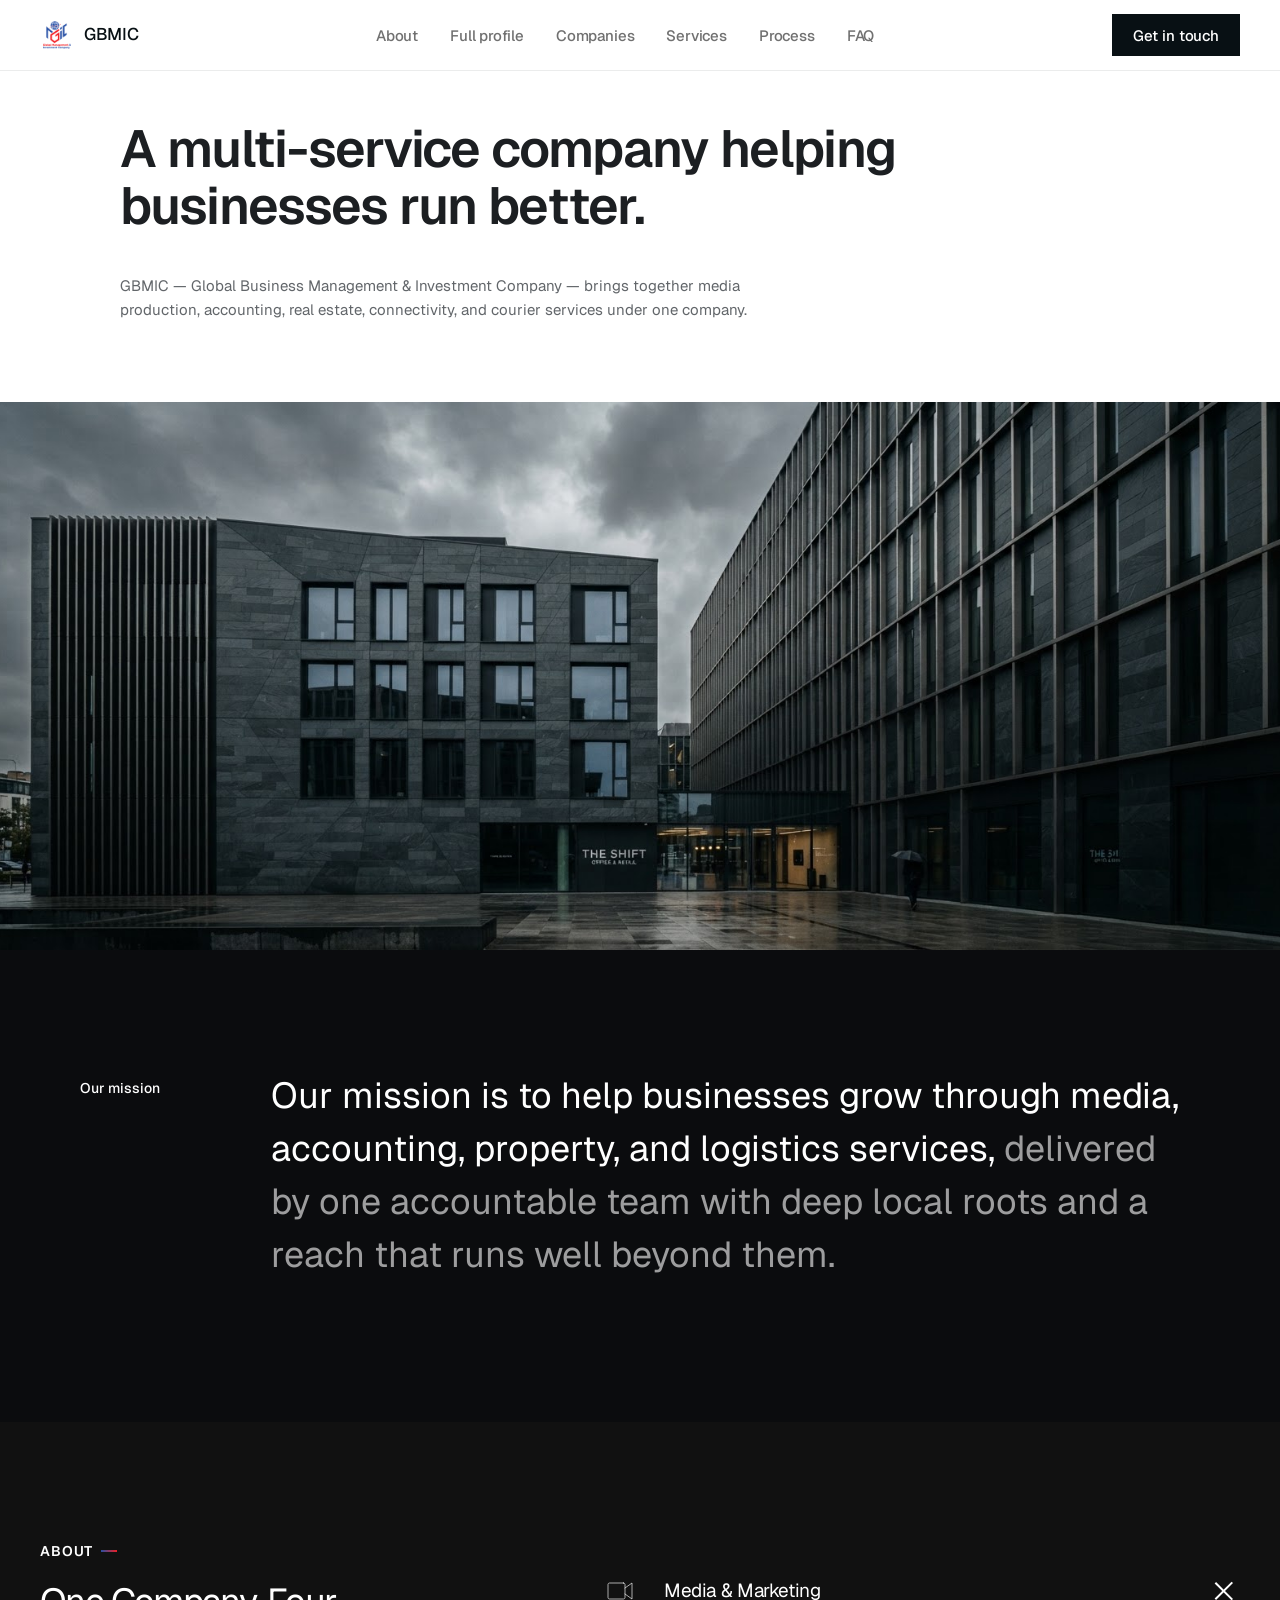
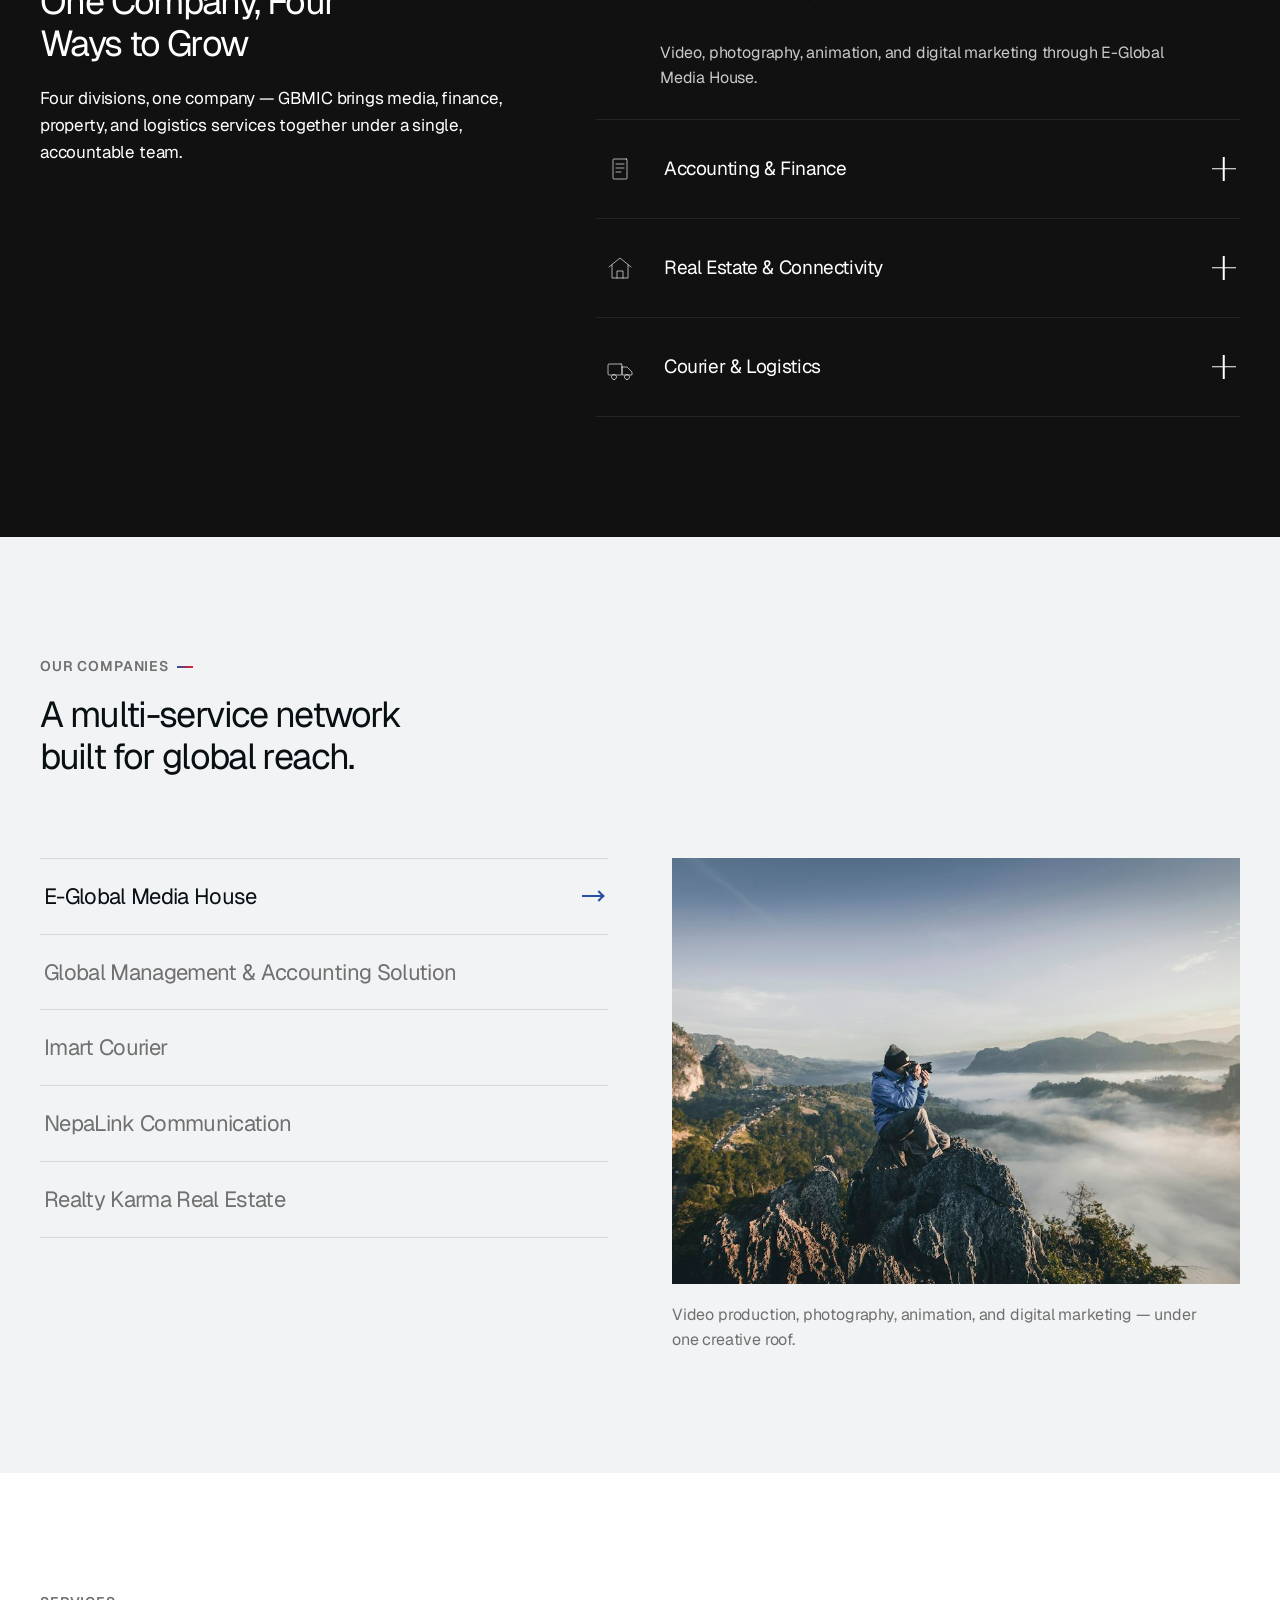
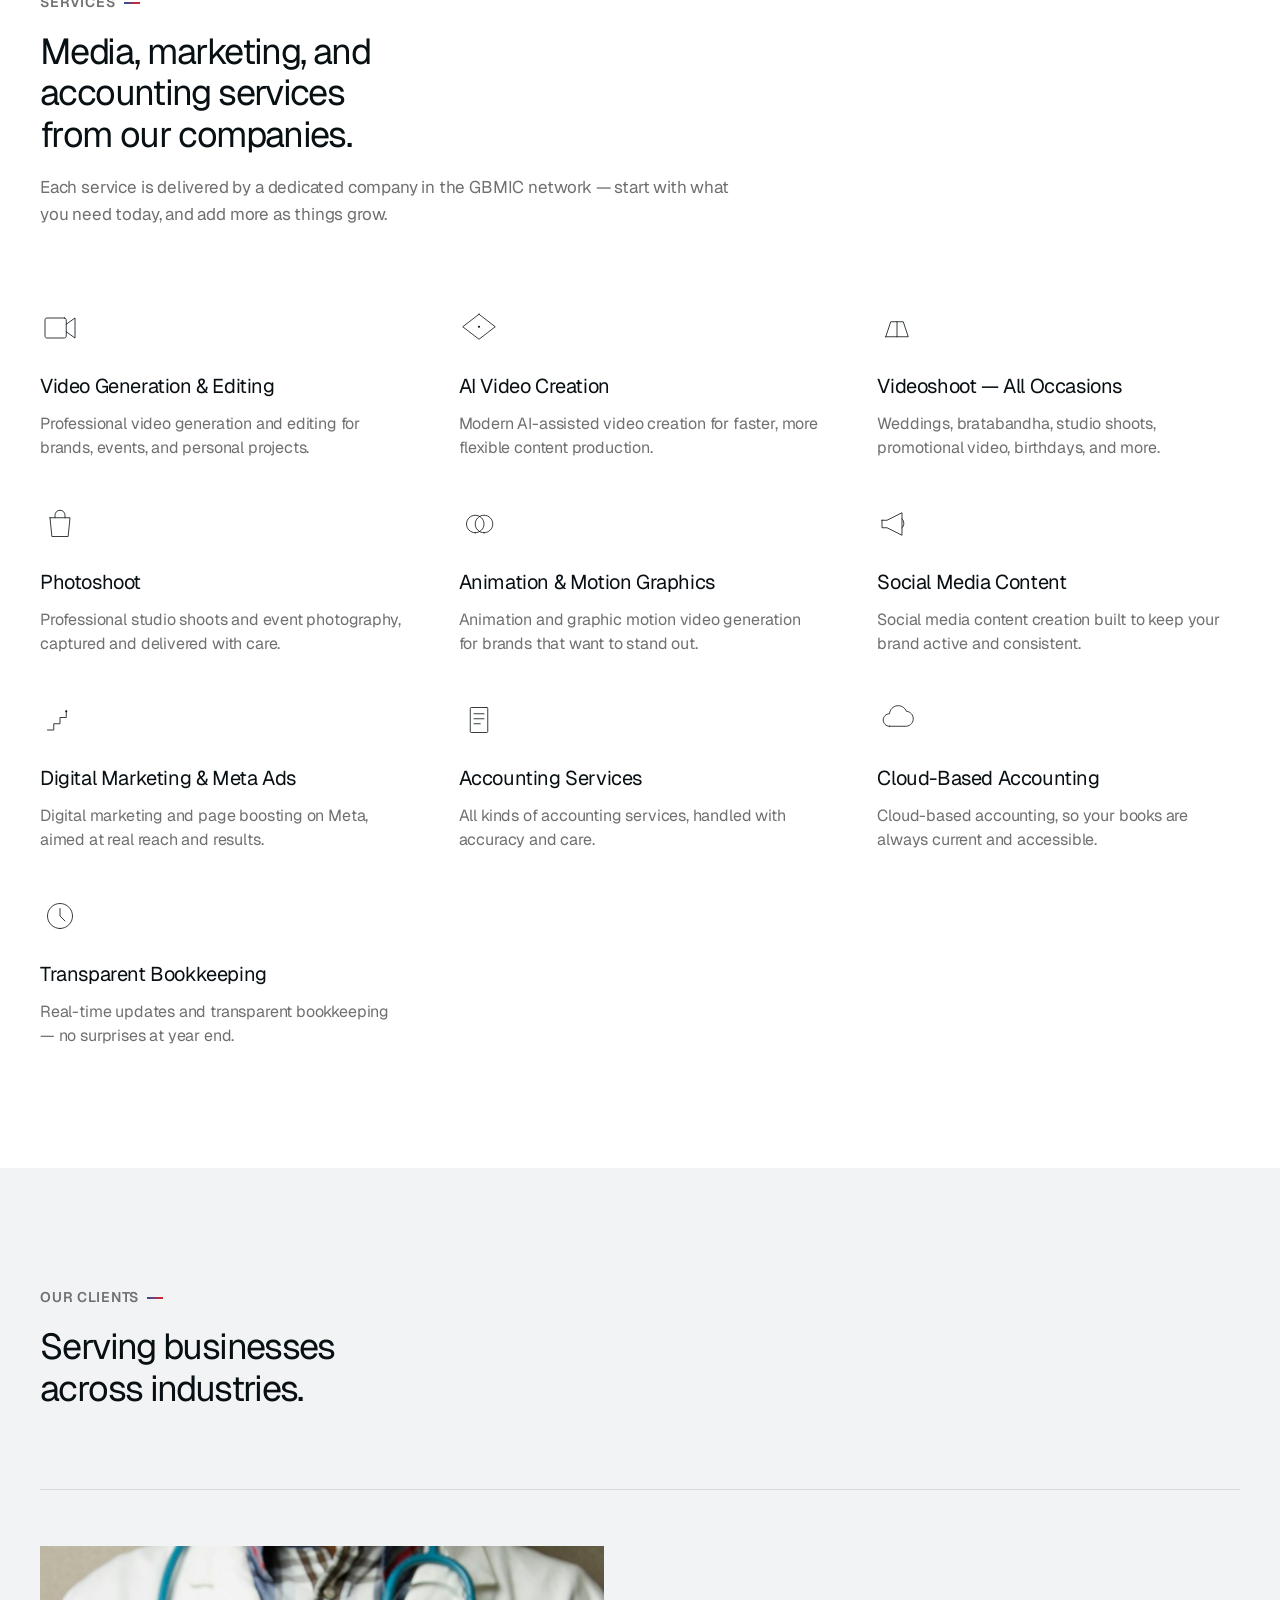
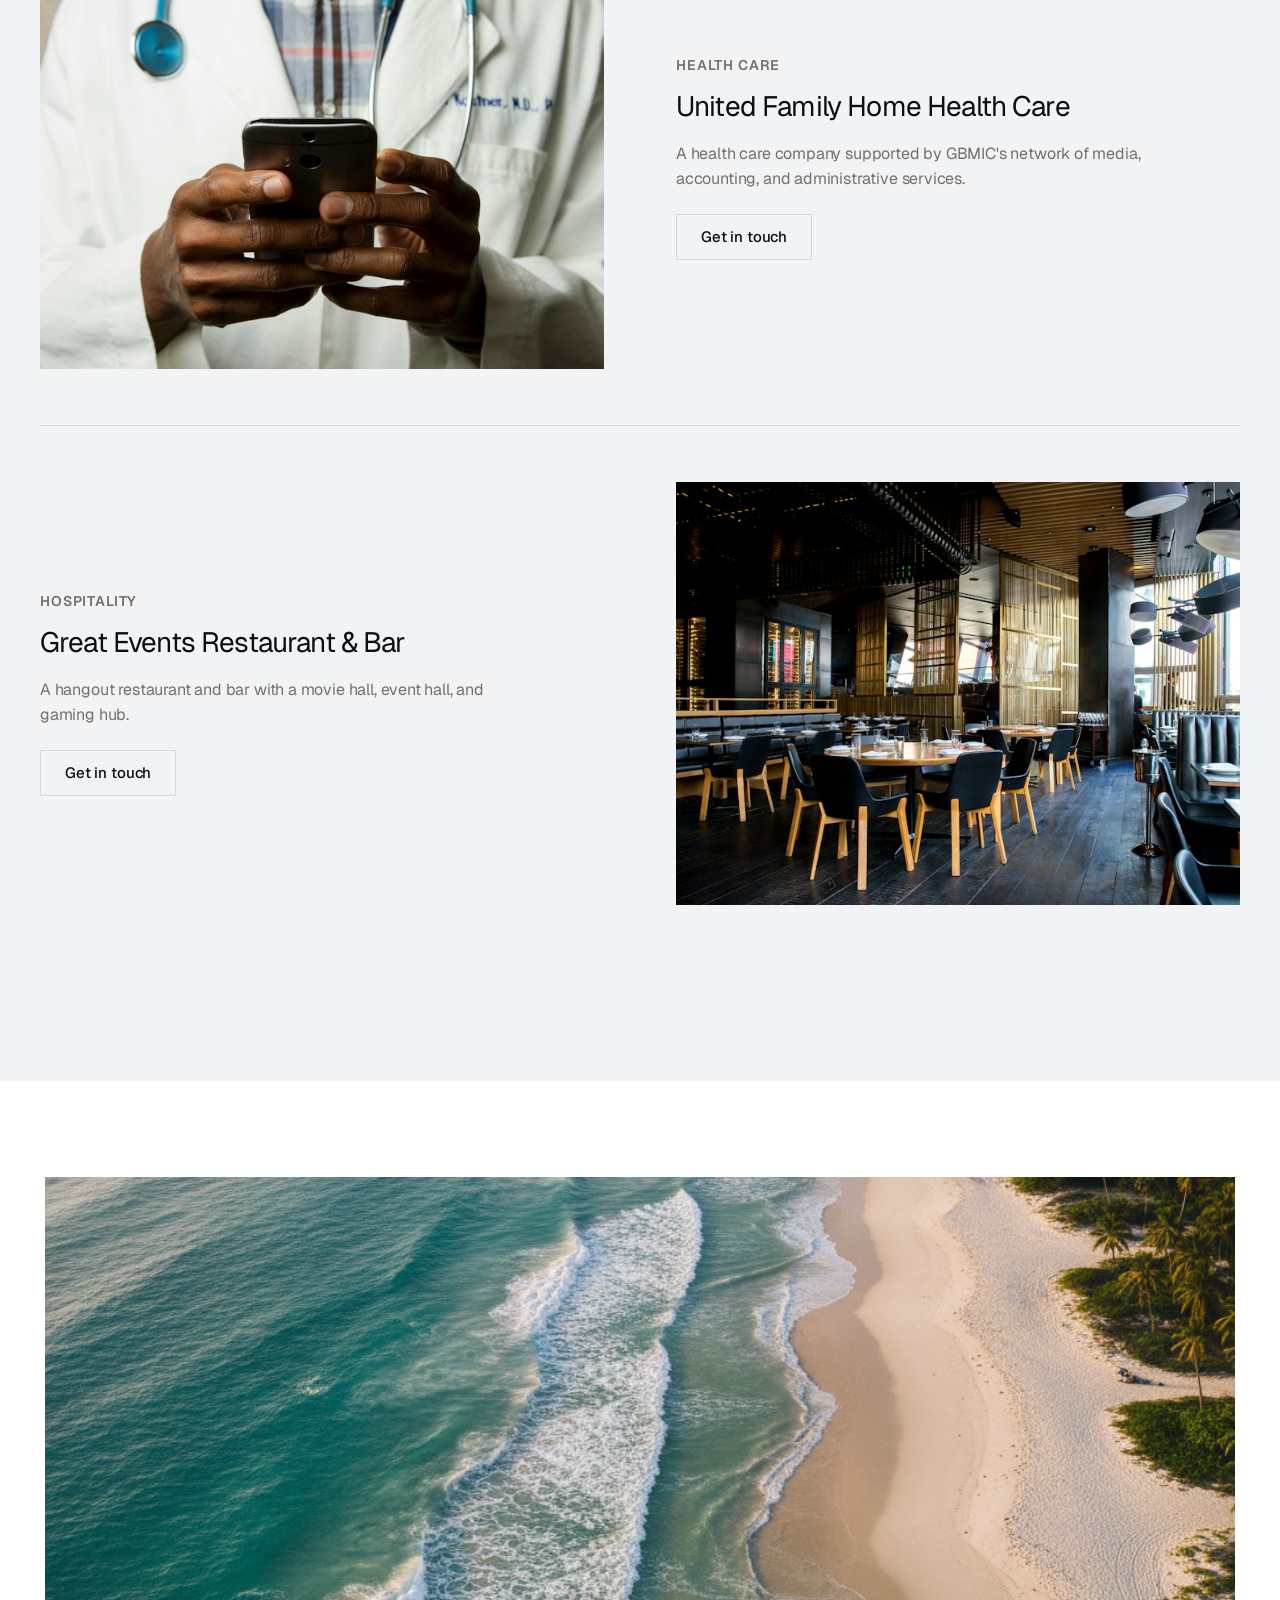
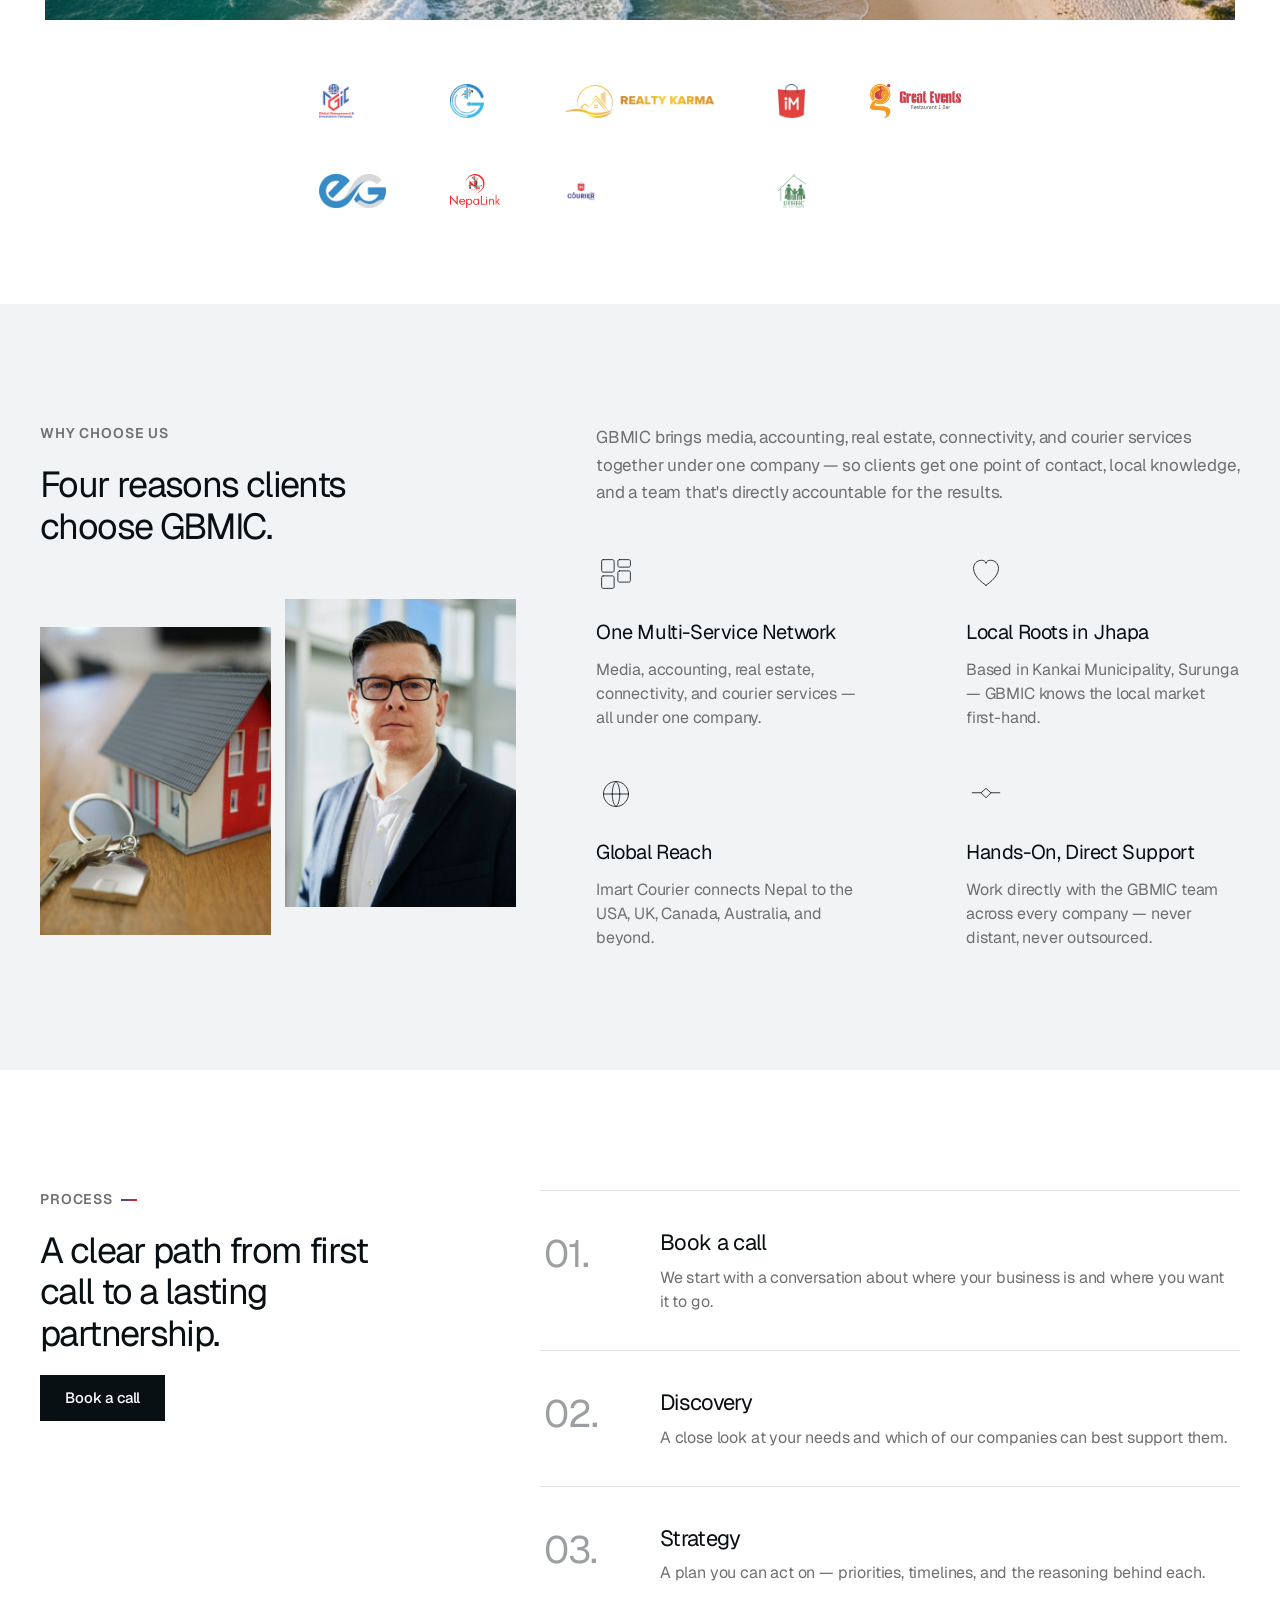
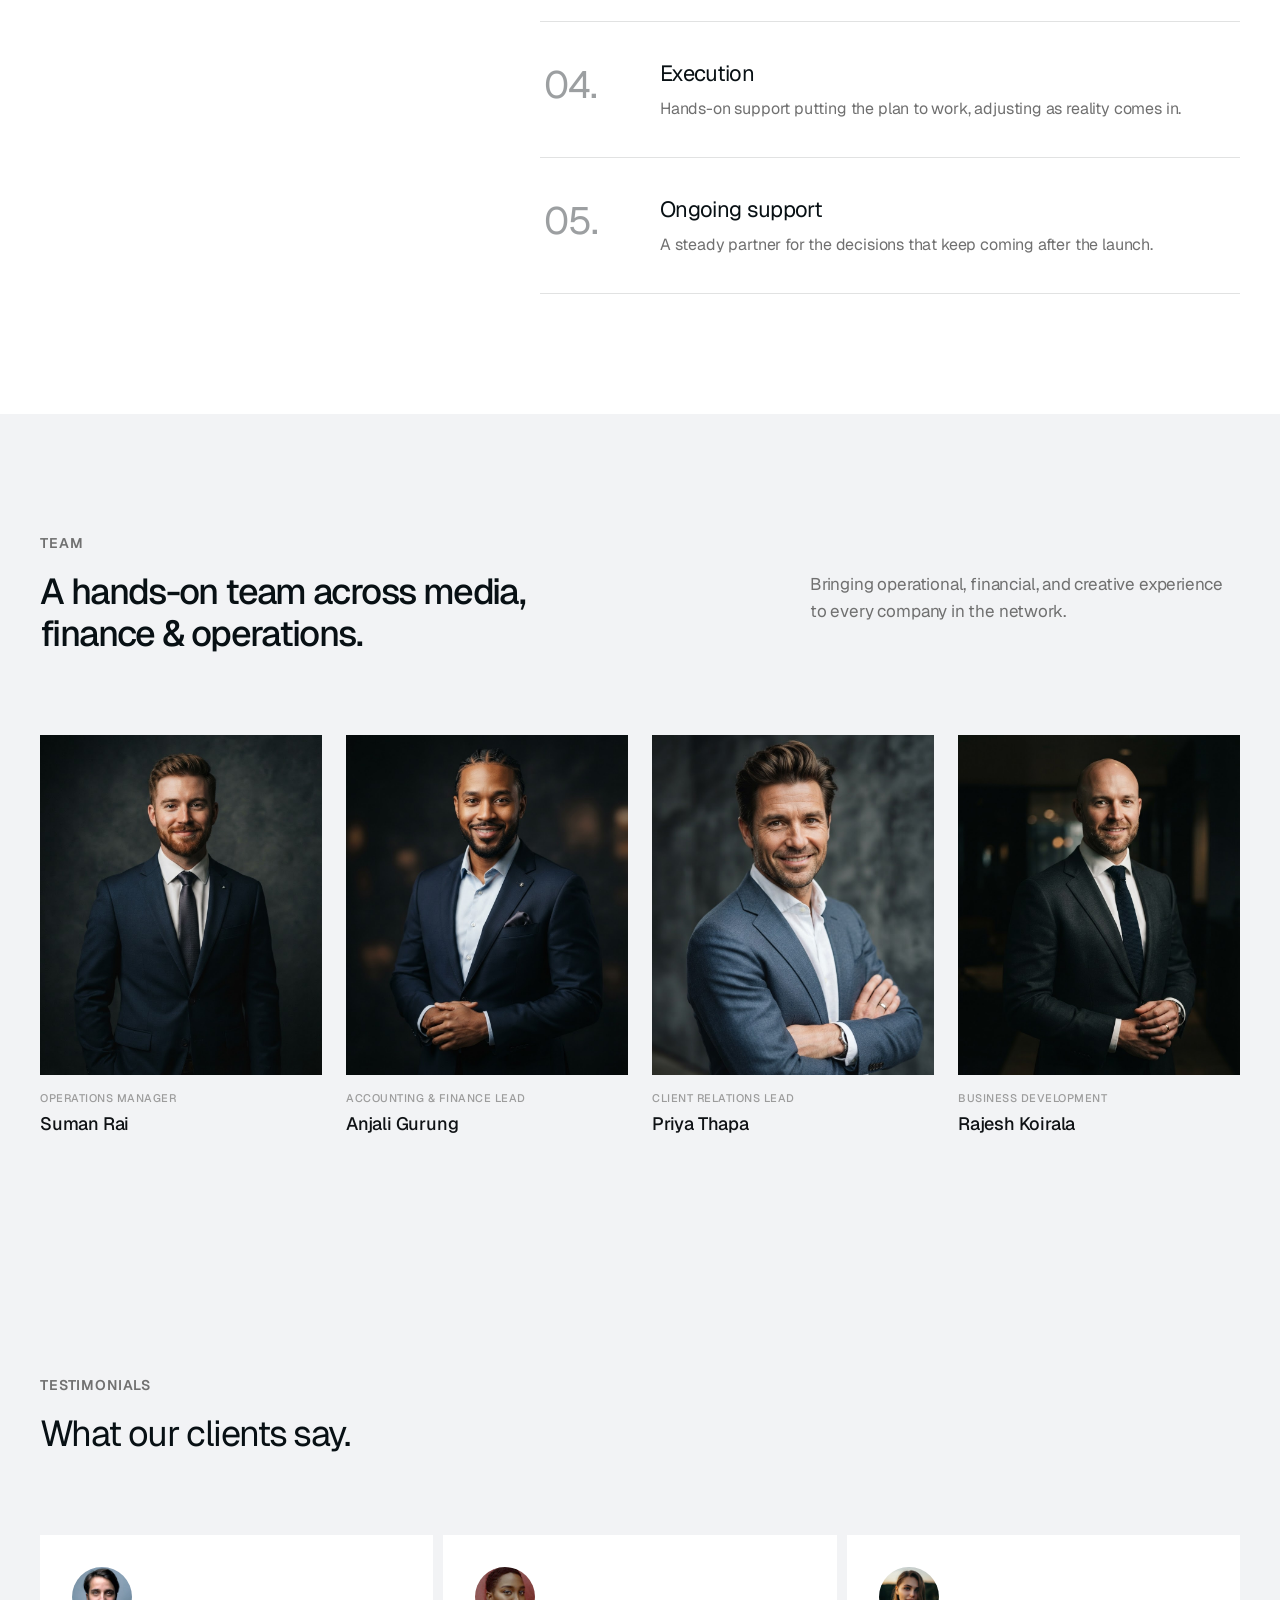
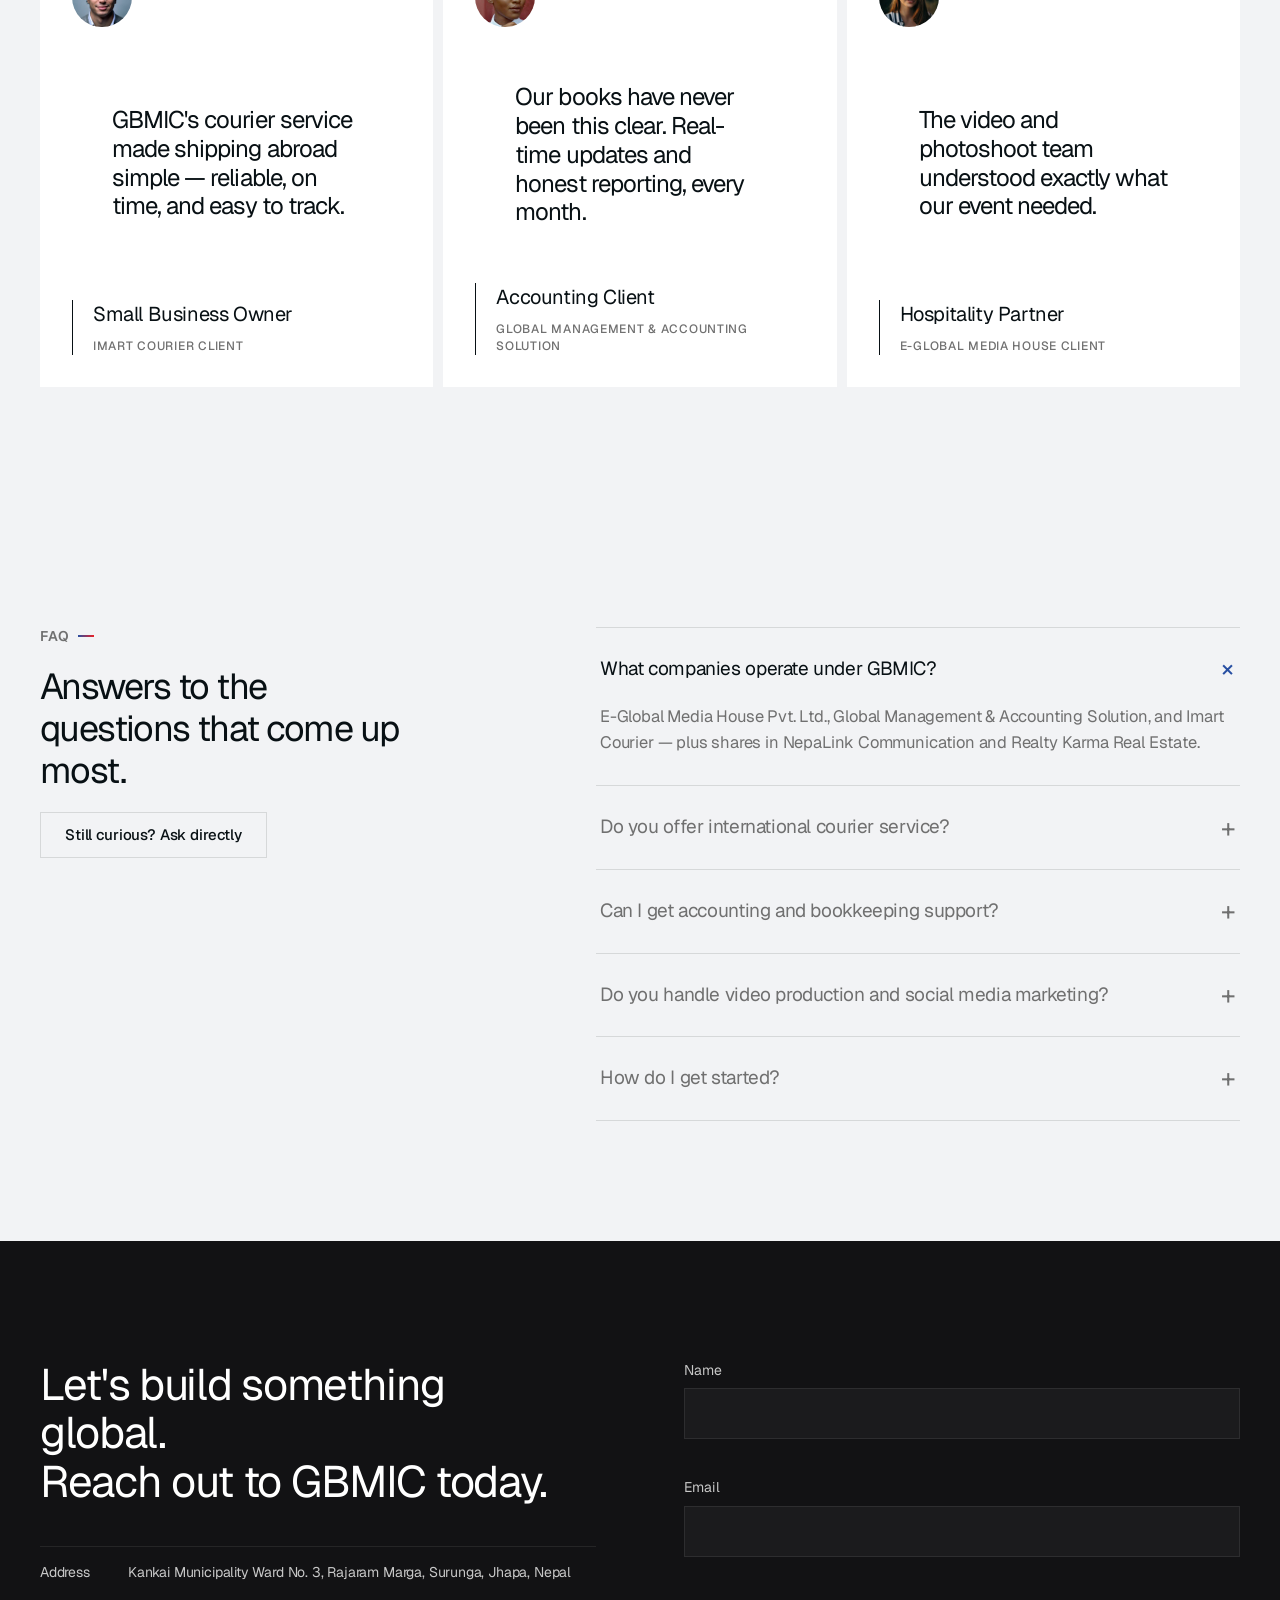
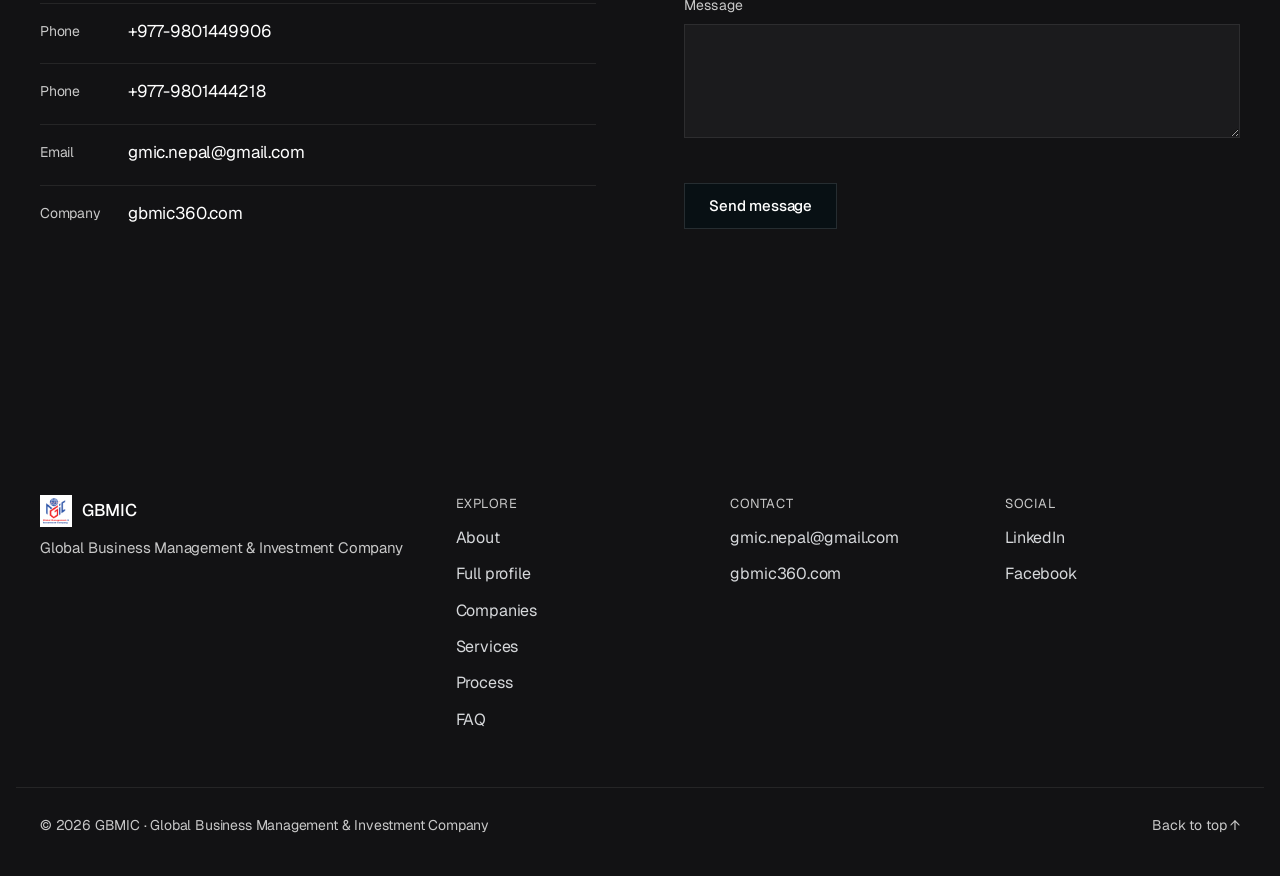
==== commit f2f63856: "Rebuild the site from Figma frame 5517:78048 The GBMIC page design in the UI-Exploration file is a r" ====
--- a/index.html
+++ b/index.html
@@ -1,4 +1,4 @@
-  <!DOCTYPE html>
+<!DOCTYPE html>
 <html lang="en">
 <head>
   <meta charset="UTF-8" />
@@ -18,7 +18,7 @@
   <link rel="preconnect" href="https://fonts.gstatic.com" crossorigin />
   <link href="https://fonts.googleapis.com/css2?family=Geist:wght@400;500;600;700&display=swap" rel="stylesheet" />
 
-  <link rel="stylesheet" href="css/styles.css?v=2" />
+  <link rel="stylesheet" href="css/styles.css?v=3" />
 </head>
 <body>
   <!-- ============ NAV ============ -->
@@ -44,13 +44,9 @@
   </header>
 
   <main id="top">
-    <!-- ============ SHOWCASE ============ -->
+    <!-- ============ HERO ============ -->
     <section class="showcase" id="showcase">
-      <div class="showcase__media" data-reveal>
-        <div class="media-placeholder"></div>
-      </div>
-
-      <div class="container showcase__inner">
+      <div class="showcase__inner">
         <div class="showcase__body" data-reveal-group>
           <h1 class="showcase__title" data-reveal>A multi-service company helping businesses run better.</h1>
           <p class="showcase__lead" data-reveal>
@@ -58,20 +54,27 @@
             media production, accounting, real estate, connectivity, and courier services
             under one company.
           </p>
-          <div class="showcase__ctas" data-reveal>
-            <a href="#contact" class="btn btn--light">Get in touch</a>
-            <a href="#ventures" class="btn btn--ghost-invert">Our companies</a>
-          </div>
-        </div>
-        <div class="showcase__corners" data-reveal>
-          <span class="showcase__corner">Based in Jhapa, Nepal</span>
-          <span class="showcase__corner">Serving clients worldwide</span>
-        </div>
-      </div>
-    </section>
-
-    <!-- ============ ABOUT — Pillars ============ -->
-    <section class="about section" id="about">
+        </div>
+      </div>
+      <div class="showcase__media" data-reveal>
+        <img src="assets/figma/hero-banner.jpg" alt="" width="1584" height="672" />
+      </div>
+    </section>
+
+    <!-- ============ MISSION ============ -->
+    <section class="mission" id="mission">
+      <div class="mission__inner" data-reveal-group>
+        <p class="mission__label" data-reveal>Our mission</p>
+        <p class="mission__text" data-reveal>
+          Our mission is to help businesses grow through media, accounting, property, and
+          logistics services, <em>delivered by one accountable team with deep local roots
+          and a reach that runs well beyond them.</em>
+        </p>
+      </div>
+    </section>
+
+    <!-- ============ ABOUT — Divisions ============ -->
+    <section class="about" id="about">
       <div class="container aboutGrid">
         <div class="aboutGrid__head" data-reveal-group>
           <p class="eyebrow" data-reveal>About</p>
@@ -83,10 +86,7 @@
           <details class="aboutAcc__item" data-reveal open>
             <summary>
               <span class="aboutAcc__icon" aria-hidden="true">
-                <svg viewBox="0 0 64 64" fill="none" stroke="currentColor" stroke-width="1.3" stroke-linecap="round" stroke-linejoin="round">
-                  <rect x="8" y="16" width="34" height="32" rx="3" />
-                  <path d="M42 26 56 16v32L42 38" />
-                </svg>
+                <img src="assets/figma/icons/pillar-1.svg" alt="" width="32" height="32" />
               </span>
               <span class="aboutAcc__title">Media &amp; Marketing</span>
               <span class="aboutAcc__toggle" aria-hidden="true"></span>
@@ -99,10 +99,7 @@
           <details class="aboutAcc__item" data-reveal>
             <summary>
               <span class="aboutAcc__icon" aria-hidden="true">
-                <svg viewBox="0 0 64 64" fill="none" stroke="currentColor" stroke-width="1.3" stroke-linecap="round" stroke-linejoin="round">
-                  <rect x="18" y="12" width="28" height="40" rx="1.5" />
-                  <path d="M24 22h16M24 30h16M24 38h10" />
-                </svg>
+                <img src="assets/figma/icons/pillar-2.svg" alt="" width="32" height="32" />
               </span>
               <span class="aboutAcc__title">Accounting &amp; Finance</span>
               <span class="aboutAcc__toggle" aria-hidden="true"></span>
@@ -115,11 +112,7 @@
           <details class="aboutAcc__item" data-reveal>
             <summary>
               <span class="aboutAcc__icon" aria-hidden="true">
-                <svg viewBox="0 0 64 64" fill="none" stroke="currentColor" stroke-width="1.3" stroke-linecap="round" stroke-linejoin="round">
-                  <path d="M10 30 32 12l22 18" />
-                  <path d="M16 26v26h32V26" />
-                  <path d="M26 52V38h12v14" />
-                </svg>
+                <img src="assets/figma/icons/pillar-3.svg" alt="" width="32" height="32" />
               </span>
               <span class="aboutAcc__title">Real Estate &amp; Connectivity</span>
               <span class="aboutAcc__toggle" aria-hidden="true"></span>
@@ -132,12 +125,7 @@
           <details class="aboutAcc__item" data-reveal>
             <summary>
               <span class="aboutAcc__icon" aria-hidden="true">
-                <svg viewBox="0 0 64 64" fill="none" stroke="currentColor" stroke-width="1.3" stroke-linecap="round" stroke-linejoin="round">
-                  <rect x="8" y="26" width="28" height="22" rx="2" />
-                  <path d="M36 32h10l10 10v6H36Z" />
-                  <circle cx="20" cy="52" r="5" />
-                  <circle cx="46" cy="52" r="5" />
-                </svg>
+                <img src="assets/figma/icons/pillar-4.svg" alt="" width="32" height="32" />
               </span>
               <span class="aboutAcc__title">Courier &amp; Logistics</span>
               <span class="aboutAcc__toggle" aria-hidden="true"></span>
@@ -189,11 +177,11 @@
 
           <div class="bizExp__panel" id="bizExpPanel" role="tabpanel" data-reveal>
             <div class="bizExp__media">
-              <img class="is-shown" data-biz-img data-index="0" src="https://images.unsplash.com/photo-1492691527719-9d1e07e534b4?w=900&h=675&fit=crop&q=80" alt="" />
-              <img data-biz-img data-index="1" src="https://images.unsplash.com/photo-1497366216548-37526070297c?w=900&h=675&fit=crop&q=80" alt="" loading="lazy" />
-              <img data-biz-img data-index="2" src="https://images.unsplash.com/photo-1586528116311-ad8dd3c8310d?w=900&h=675&fit=crop&q=80" alt="" loading="lazy" />
-              <img data-biz-img data-index="3" src="https://images.unsplash.com/photo-1558494949-ef010cbdcc31?w=900&h=675&fit=crop&q=80" alt="" loading="lazy" />
-              <img data-biz-img data-index="4" src="https://images.unsplash.com/photo-1560518883-ce09059eeffa?w=900&h=675&fit=crop&q=80" alt="" loading="lazy" />
+              <img class="is-shown" data-biz-img data-index="0" src="assets/figma/company-1.png" alt="" width="900" height="675" />
+              <img data-biz-img data-index="1" src="assets/figma/company-2.png" alt="" loading="lazy" width="900" height="675" />
+              <img data-biz-img data-index="2" src="assets/figma/company-3.png" alt="" loading="lazy" width="900" height="675" />
+              <img data-biz-img data-index="3" src="assets/figma/company-4.png" alt="" loading="lazy" width="900" height="675" />
+              <img data-biz-img data-index="4" src="assets/figma/company-5.png" alt="" loading="lazy" width="900" height="675" />
             </div>
             <p class="bizExp__text" data-biz-text>Video production, photography, animation, and digital marketing — under one creative roof.</p>
           </div>
@@ -214,12 +202,7 @@
 
         <div class="tileGrid tileGrid--3" data-reveal-group>
           <div class="tile" data-reveal>
-            <span class="tile__mark" aria-hidden="true">
-              <svg viewBox="0 0 64 64" fill="none" stroke="currentColor" stroke-width="1.3" stroke-linecap="round" stroke-linejoin="round">
-                <rect x="8" y="16" width="34" height="32" rx="3" />
-                <path d="M42 26 56 16v32L42 38" />
-              </svg>
-            </span>
+            <span class="tile__mark" aria-hidden="true"><img src="assets/figma/icons/service-1.svg" alt="" width="40" height="40" /></span>
             <div class="tile__body">
               <h3 class="tile__title">Video Generation &amp; Editing</h3>
               <p class="tile__text">Professional video generation and editing for brands, events, and personal projects.</p>
@@ -227,12 +210,7 @@
           </div>
 
           <div class="tile" data-reveal>
-            <span class="tile__mark" aria-hidden="true">
-              <svg viewBox="0 0 64 64" fill="none" stroke="currentColor" stroke-width="1.3" stroke-linecap="round" stroke-linejoin="round">
-                <path d="M32 10 58 30 32 50 6 30Z" />
-                <circle cx="32" cy="30" r="1.6" fill="currentColor" stroke="none" />
-              </svg>
-            </span>
+            <span class="tile__mark" aria-hidden="true"><img src="assets/figma/icons/service-2.svg" alt="" width="40" height="40" /></span>
             <div class="tile__body">
               <h3 class="tile__title">AI Video Creation</h3>
               <p class="tile__text">Modern AI-assisted video creation for faster, more flexible content production.</p>
@@ -240,12 +218,7 @@
           </div>
 
           <div class="tile" data-reveal>
-            <span class="tile__mark" aria-hidden="true">
-              <svg viewBox="0 0 64 64" fill="none" stroke="currentColor" stroke-width="1.3" stroke-linecap="round" stroke-linejoin="round">
-                <path d="M14 46h36l-8-24H22Z" />
-                <path d="M32 22v24" />
-              </svg>
-            </span>
+            <span class="tile__mark" aria-hidden="true"><img src="assets/figma/icons/service-3.svg" alt="" width="40" height="40" /></span>
             <div class="tile__body">
               <h3 class="tile__title">Videoshoot — All Occasions</h3>
               <p class="tile__text">Weddings, bratabandha, studio shoots, promotional video, birthdays, and more.</p>
@@ -253,12 +226,7 @@
           </div>
 
           <div class="tile" data-reveal>
-            <span class="tile__mark" aria-hidden="true">
-              <svg viewBox="0 0 64 64" fill="none" stroke="currentColor" stroke-width="1.3" stroke-linecap="round" stroke-linejoin="round">
-                <path d="M16 22h32l-3 30H19Z" />
-                <path d="M24 22v-4a8 8 0 0 1 16 0v4" />
-              </svg>
-            </span>
+            <span class="tile__mark" aria-hidden="true"><img src="assets/figma/icons/service-4.svg" alt="" width="40" height="40" /></span>
             <div class="tile__body">
               <h3 class="tile__title">Photoshoot</h3>
               <p class="tile__text">Professional studio shoots and event photography, captured and delivered with care.</p>
@@ -266,12 +234,7 @@
           </div>
 
           <div class="tile" data-reveal>
-            <span class="tile__mark" aria-hidden="true">
-              <svg viewBox="0 0 64 64" fill="none" stroke="currentColor" stroke-width="1.3" stroke-linecap="round" stroke-linejoin="round">
-                <circle cx="26" cy="32" r="14" />
-                <circle cx="40" cy="32" r="14" />
-              </svg>
-            </span>
+            <span class="tile__mark" aria-hidden="true"><img src="assets/figma/icons/service-5.svg" alt="" width="40" height="40" /></span>
             <div class="tile__body">
               <h3 class="tile__title">Animation &amp; Motion Graphics</h3>
               <p class="tile__text">Animation and graphic motion video generation for brands that want to stand out.</p>
@@ -279,12 +242,7 @@
           </div>
 
           <div class="tile" data-reveal>
-            <span class="tile__mark" aria-hidden="true">
-              <svg viewBox="0 0 64 64" fill="none" stroke="currentColor" stroke-width="1.3" stroke-linecap="round" stroke-linejoin="round">
-                <path d="M8 26v12h8l24 12V14L16 26Z" />
-                <path d="M40 24c4 2 4 12 0 14" />
-              </svg>
-            </span>
+            <span class="tile__mark" aria-hidden="true"><img src="assets/figma/icons/service-6.svg" alt="" width="40" height="40" /></span>
             <div class="tile__body">
               <h3 class="tile__title">Social Media Content</h3>
               <p class="tile__text">Social media content creation built to keep your brand active and consistent.</p>
@@ -292,12 +250,7 @@
           </div>
 
           <div class="tile" data-reveal>
-            <span class="tile__mark" aria-hidden="true">
-              <svg viewBox="0 0 64 64" fill="none" stroke="currentColor" stroke-width="1.3" stroke-linecap="round" stroke-linejoin="round">
-                <path d="M12 48h10V38h10V28h10V18" />
-                <circle cx="42" cy="18" r="1.6" fill="currentColor" stroke="none" />
-              </svg>
-            </span>
+            <span class="tile__mark" aria-hidden="true"><img src="assets/figma/icons/service-7.svg" alt="" width="40" height="40" /></span>
             <div class="tile__body">
               <h3 class="tile__title">Digital Marketing &amp; Meta Ads</h3>
               <p class="tile__text">Digital marketing and page boosting on Meta, aimed at real reach and results.</p>
@@ -305,12 +258,7 @@
           </div>
 
           <div class="tile" data-reveal>
-            <span class="tile__mark" aria-hidden="true">
-              <svg viewBox="0 0 64 64" fill="none" stroke="currentColor" stroke-width="1.3" stroke-linecap="round" stroke-linejoin="round">
-                <rect x="18" y="12" width="28" height="40" rx="1.5" />
-                <path d="M24 22h16M24 30h16M24 38h10" />
-              </svg>
-            </span>
+            <span class="tile__mark" aria-hidden="true"><img src="assets/figma/icons/service-8.svg" alt="" width="40" height="40" /></span>
             <div class="tile__body">
               <h3 class="tile__title">Accounting Services</h3>
               <p class="tile__text">All kinds of accounting services, handled with accuracy and care.</p>
@@ -318,11 +266,7 @@
           </div>
 
           <div class="tile" data-reveal>
-            <span class="tile__mark" aria-hidden="true">
-              <svg viewBox="0 0 64 64" fill="none" stroke="currentColor" stroke-width="1.3" stroke-linecap="round" stroke-linejoin="round">
-                <path d="M20 42a10 10 0 0 1 0-20 14 14 0 0 1 27-4 10 10 0 0 1-2 24Z" />
-              </svg>
-            </span>
+            <span class="tile__mark" aria-hidden="true"><img src="assets/figma/icons/service-9.svg" alt="" width="40" height="40" /></span>
             <div class="tile__body">
               <h3 class="tile__title">Cloud-Based Accounting</h3>
               <p class="tile__text">Cloud-based accounting, so your books are always current and accessible.</p>
@@ -330,12 +274,7 @@
           </div>
 
           <div class="tile" data-reveal>
-            <span class="tile__mark" aria-hidden="true">
-              <svg viewBox="0 0 64 64" fill="none" stroke="currentColor" stroke-width="1.3" stroke-linecap="round" stroke-linejoin="round">
-                <circle cx="32" cy="32" r="20" />
-                <path d="M32 20v12l8 8" />
-              </svg>
-            </span>
+            <span class="tile__mark" aria-hidden="true"><img src="assets/figma/icons/service-10.svg" alt="" width="40" height="40" /></span>
             <div class="tile__body">
               <h3 class="tile__title">Transparent Bookkeeping</h3>
               <p class="tile__text">Real-time updates and transparent bookkeeping — no surprises at year end.</p>
@@ -345,7 +284,7 @@
       </div>
     </section>
 
-    <!-- ============ OUR CLIENTS — Case Studies shape ============ -->
+    <!-- ============ OUR CLIENTS ============ -->
     <section class="who section section--muted" id="who-we-serve">
       <div class="container">
         <div class="section-head" data-reveal-group>
@@ -356,7 +295,7 @@
         <div class="featureRows">
           <div class="featureRow" data-reveal>
             <div class="featureRow__media">
-              <img src="https://images.unsplash.com/photo-1576091160399-112ba8d25d1d?w=700&h=525&fit=crop&q=80" alt="" loading="lazy" />
+              <img src="assets/figma/client-healthcare.png" alt="" loading="lazy" width="700" height="525" />
             </div>
             <div class="featureRow__body">
               <p class="featureRow__num">Health Care</p>
@@ -368,7 +307,7 @@
 
           <div class="featureRow featureRow--reverse" data-reveal>
             <div class="featureRow__media">
-              <img src="https://images.unsplash.com/photo-1517248135467-4c7edcad34c4?w=700&h=525&fit=crop&q=80" alt="" loading="lazy" />
+              <img src="assets/figma/client-restaurant.png" alt="" loading="lazy" width="700" height="525" />
             </div>
             <div class="featureRow__body">
               <p class="featureRow__num">Hospitality</p>
@@ -377,30 +316,25 @@
               <a href="#contact" class="btn btn--ghost">Get in touch</a>
             </div>
           </div>
-
-          <div class="featureRow featureRow--cta" data-reveal>
-            <div class="featureRow__body">
-              <h3 class="featureRow__title">Want to become a client?</h3>
-              <p class="featureRow__text">Click to get in touch, and we'll find the right company in the network for what you need.</p>
-              <a href="#contact" class="btn btn--light">Get in touch</a>
-            </div>
-          </div>
-        </div>
-      </div>
-    </section>
-
-    <!-- ============ LOGO STRIP ============ -->
-    <section class="logoStrip section--white" id="network">
+        </div>
+      </div>
+    </section>
+
+    <!-- ============ BANNER + LOGO STRIP ============ -->
+    <section class="logoStrip" id="network">
+      <div class="logoStrip__banner" data-reveal>
+        <img src="assets/figma/banner-coast.png" alt="" loading="lazy" width="1024" height="1024" />
+      </div>
       <div class="container logoStrip__row" data-reveal>
         <img class="logoStrip__img" src="assets/logos/gbmic.png" alt="GBMIC" loading="lazy" width="640" height="628" />
+        <img class="logoStrip__img" src="assets/logos/gmas.png" alt="Global Management &amp; Accounting Solution" loading="lazy" width="639" height="640" />
+        <img class="logoStrip__img" src="assets/logos/realty-karma.png" alt="Realty Karma Real Estate" loading="lazy" width="640" height="142" />
+        <img class="logoStrip__img" src="assets/logos/imart-logistics.png" alt="Imart Logistics" loading="lazy" width="510" height="640" />
+        <img class="logoStrip__img" src="assets/logos/great-events.png" alt="Great Events Restaurant &amp; Bar" loading="lazy" width="640" height="239" />
         <img class="logoStrip__img" src="assets/logos/e-global.png" alt="E-Global Media House" loading="lazy" width="640" height="327" />
-        <img class="logoStrip__img" src="assets/logos/gmas.png" alt="Global Management &amp; Accounting Solution" loading="lazy" width="639" height="640" />
         <img class="logoStrip__img" src="assets/logos/nepalink.png" alt="NepaLink Communication" loading="lazy" width="640" height="436" />
-        <img class="logoStrip__img" src="assets/logos/realty-karma.png" alt="Realty Karma Real Estate" loading="lazy" width="640" height="142" />
         <img class="logoStrip__img" src="assets/logos/imart-curier.png" alt="Imart Courier" loading="lazy" width="640" height="640" />
-        <img class="logoStrip__img" src="assets/logos/imart-logistics.png" alt="Imart Logistics" loading="lazy" width="510" height="640" />
         <img class="logoStrip__img" src="assets/logos/ufhhc.png" alt="United Family Home Health Care LLC" loading="lazy" width="532" height="640" />
-        <img class="logoStrip__img" src="assets/logos/great-events.png" alt="Great Events Restaurant &amp; Bar" loading="lazy" width="640" height="239" />
       </div>
     </section>
 
@@ -408,67 +342,53 @@
     <section class="why section" id="why-choose-us">
       <div class="container whyGrid">
         <div class="whyGrid__head" data-reveal-group>
-          <p class="eyebrow" data-reveal>Why Choose Us</p>
+          <p class="eyebrow eyebrow--plain" data-reveal>Why Choose Us</p>
           <h2 class="h2" data-reveal>Four reasons clients choose GBMIC.</h2>
-          <a href="#contact" class="btn btn--ghost" data-reveal>View details</a>
+          <div class="whyGrid__photos" data-reveal>
+            <div class="whyGrid__photo">
+              <img src="assets/figma/why-1.png" alt="" loading="lazy" width="500" height="660" />
+            </div>
+            <div class="whyGrid__photo">
+              <img src="assets/figma/why-2.png" alt="" loading="lazy" width="500" height="660" />
+            </div>
+          </div>
         </div>
 
         <div class="whyGrid__content">
-        <p class="whyGrid__intro" data-reveal>GBMIC brings media, accounting, real estate, connectivity, and courier services together under one company — so clients get one point of contact, local knowledge, and a team that's directly accountable for the results.</p>
-        <div class="tileGrid" data-reveal-group>
-          <div class="tile" data-reveal>
-            <span class="tile__mark" aria-hidden="true">
-              <svg viewBox="0 0 64 64" fill="none" stroke="currentColor" stroke-width="1.3" stroke-linecap="round" stroke-linejoin="round">
-                <rect x="9" y="9" width="20" height="20" rx="2.5" />
-                <rect x="35" y="9" width="20" height="12" rx="2.5" />
-                <rect x="35" y="27" width="20" height="18" rx="2.5" />
-                <rect x="9" y="35" width="20" height="20" rx="2.5" />
-              </svg>
-            </span>
-            <div class="tile__body">
-              <h3 class="tile__title">One Multi-Service Network</h3>
-              <p class="tile__text">Media, accounting, real estate, connectivity, and courier services — all under one company.</p>
-            </div>
-          </div>
-
-          <div class="tile" data-reveal>
-            <span class="tile__mark" aria-hidden="true">
-              <svg viewBox="0 0 64 64" fill="none" stroke="currentColor" stroke-width="1.3" stroke-linecap="round" stroke-linejoin="round">
-                <path d="M32 50S12 38 12 23c0-7.2 5.6-13 12.8-13 3.6 0 6.8 1.8 7.2 5 .4-3.2 3.6-5 7.2-5C46.4 10 52 15.8 52 23c0 15-20 27-20 27Z" />
-              </svg>
-            </span>
-            <div class="tile__body">
-              <h3 class="tile__title">Local Roots in Jhapa</h3>
-              <p class="tile__text">Based in Kankai Municipality, Surunga — GBMIC knows the local market first-hand.</p>
-            </div>
-          </div>
-
-          <div class="tile" data-reveal>
-            <span class="tile__mark" aria-hidden="true">
-              <svg viewBox="0 0 64 64" fill="none" stroke="currentColor" stroke-width="1.3" stroke-linecap="round" stroke-linejoin="round">
-                <circle cx="32" cy="32" r="20" />
-                <path d="M12 32h40M32 12c8 6 8 34 0 40M32 12c-8 6-8 34 0 40" />
-              </svg>
-            </span>
-            <div class="tile__body">
-              <h3 class="tile__title">Global Reach</h3>
-              <p class="tile__text">Imart Courier connects Nepal to the USA, UK, Canada, Australia, and beyond.</p>
-            </div>
-          </div>
-
-          <div class="tile" data-reveal>
-            <span class="tile__mark" aria-hidden="true">
-              <svg viewBox="0 0 64 64" fill="none" stroke="currentColor" stroke-width="1.3" stroke-linecap="round" stroke-linejoin="round">
-                <path d="M10 30h14l8-7 8 7h14" />
-                <path d="M24 30 32 38 40 30" />
-              </svg>
-            </span>
-            <div class="tile__body">
-              <h3 class="tile__title">Hands-On, Direct Support</h3>
-              <p class="tile__text">Work directly with the GBMIC team across every company — never distant, never outsourced.</p>
-            </div>
-          </div>
-        </div>
+          <p class="whyGrid__intro" data-reveal>GBMIC brings media, accounting, real estate, connectivity, and courier services together under one company — so clients get one point of contact, local knowledge, and a team that's directly accountable for the results.</p>
+          <div class="tileGrid" data-reveal-group>
+            <div class="tile" data-reveal>
+              <span class="tile__mark" aria-hidden="true"><img src="assets/figma/icons/why-1.svg" alt="" width="40" height="40" /></span>
+              <div class="tile__body">
+                <h3 class="tile__title">One Multi-Service Network</h3>
+                <p class="tile__text">Media, accounting, real estate, connectivity, and courier services — all under one company.</p>
+              </div>
+            </div>
+
+            <div class="tile" data-reveal>
+              <span class="tile__mark" aria-hidden="true"><img src="assets/figma/icons/why-2.svg" alt="" width="40" height="40" /></span>
+              <div class="tile__body">
+                <h3 class="tile__title">Local Roots in Jhapa</h3>
+                <p class="tile__text">Based in Kankai Municipality, Surunga — GBMIC knows the local market first-hand.</p>
+              </div>
+            </div>
+
+            <div class="tile" data-reveal>
+              <span class="tile__mark" aria-hidden="true"><img src="assets/figma/icons/why-3.svg" alt="" width="40" height="40" /></span>
+              <div class="tile__body">
+                <h3 class="tile__title">Global Reach</h3>
+                <p class="tile__text">Imart Courier connects Nepal to the USA, UK, Canada, Australia, and beyond.</p>
+              </div>
+            </div>
+
+            <div class="tile" data-reveal>
+              <span class="tile__mark" aria-hidden="true"><img src="assets/figma/icons/why-4.svg" alt="" width="40" height="40" /></span>
+              <div class="tile__body">
+                <h3 class="tile__title">Hands-On, Direct Support</h3>
+                <p class="tile__text">Work directly with the GBMIC team across every company — never distant, never outsourced.</p>
+              </div>
+            </div>
+          </div>
         </div>
       </div>
     </section>
@@ -529,15 +449,17 @@
     <section class="team section" id="team">
       <div class="container">
         <div class="section-head" data-reveal-group>
-          <p class="eyebrow" data-reveal>Team</p>
-          <h2 class="h2 team__title" data-reveal>A hands-on team across <em>media, finance &amp;<br />operations</em>.</h2>
-          <p class="team__intro" data-reveal>Bringing operational, financial, and creative experience to every company in the network.</p>
+          <p class="eyebrow eyebrow--plain" data-reveal>Team</p>
+          <div class="team__row" data-reveal>
+            <h2 class="h2 team__title">A hands-on team across <em>media, finance &amp; operations</em>.</h2>
+            <p class="team__intro">Bringing operational, financial, and creative experience to every company in the network.</p>
+          </div>
         </div>
 
         <div class="teamGrid" data-reveal-group>
           <article class="teamCard" data-reveal>
             <div class="teamCard__media">
-              <img src="https://images.unsplash.com/photo-1560250097-0b93528c311a?w=500&h=660&fit=crop&crop=faces&q=80" alt="" loading="lazy" width="300" height="400" />
+              <img src="assets/figma/team-1.png" alt="" loading="lazy" width="928" height="1152" />
             </div>
             <div class="teamCard__meta">
               <span class="teamCard__name">Suman Rai</span>
@@ -547,7 +469,7 @@
 
           <article class="teamCard" data-reveal>
             <div class="teamCard__media">
-              <img src="https://images.unsplash.com/photo-1573496359142-b8d87734a5a2?w=500&h=660&fit=crop&crop=faces&q=80" alt="" loading="lazy" width="300" height="400" />
+              <img src="assets/figma/team-2.png" alt="" loading="lazy" width="928" height="1152" />
             </div>
             <div class="teamCard__meta">
               <span class="teamCard__name">Anjali Gurung</span>
@@ -557,7 +479,7 @@
 
           <article class="teamCard" data-reveal>
             <div class="teamCard__media">
-              <img src="https://images.unsplash.com/photo-1580489944761-15a19d654956?w=500&h=660&fit=crop&crop=faces&q=80" alt="" loading="lazy" width="300" height="400" />
+              <img src="assets/figma/team-3.png" alt="" loading="lazy" width="928" height="1152" />
             </div>
             <div class="teamCard__meta">
               <span class="teamCard__name">Priya Thapa</span>
@@ -567,7 +489,7 @@
 
           <article class="teamCard" data-reveal>
             <div class="teamCard__media">
-              <img src="https://images.unsplash.com/photo-1472099645785-5658abf4ff4e?w=500&h=660&fit=crop&crop=faces&q=80" alt="" loading="lazy" width="300" height="400" />
+              <img src="assets/figma/team-4.png" alt="" loading="lazy" width="928" height="1152" />
             </div>
             <div class="teamCard__meta">
               <span class="teamCard__name">Rajesh Koirala</span>
@@ -583,17 +505,15 @@
     <section class="testi section section--muted" id="testimonials">
       <div class="container">
         <div class="section-head" data-reveal-group>
-          <p class="eyebrow" data-reveal>Testimonials</p>
+          <p class="eyebrow eyebrow--plain" data-reveal>Testimonials</p>
           <h2 class="h2" data-reveal>What our clients say.</h2>
         </div>
 
         <div class="testi__grid" data-reveal-group>
           <figure class="testi__card" data-reveal>
-            <div class="testi__avatar-row">
-              <span class="testi__avatar">
-                <img src="https://images.unsplash.com/photo-1500648767791-00dcc994a43e?w=160&h=160&fit=crop&crop=faces&q=80" alt="" loading="lazy" width="60" height="60">
-              </span>
-            </div>
+            <span class="testi__avatar">
+              <img src="assets/figma/avatar-1.png" alt="" loading="lazy" width="60" height="60" />
+            </span>
             <blockquote class="testi__quote">GBMIC's courier service made shipping abroad simple — reliable, on time, and easy to track.</blockquote>
             <figcaption class="testi__person">
               <span class="testi__name">Small Business Owner</span>
@@ -602,11 +522,9 @@
           </figure>
 
           <figure class="testi__card" data-reveal>
-            <div class="testi__avatar-row">
-              <span class="testi__avatar">
-                <img src="https://images.unsplash.com/photo-1531123897727-8f129e1688ce?w=160&h=160&fit=crop&crop=faces&q=80" alt="" loading="lazy" width="60" height="60">
-              </span>
-            </div>
+            <span class="testi__avatar">
+              <img src="assets/figma/avatar-2.png" alt="" loading="lazy" width="60" height="60" />
+            </span>
             <blockquote class="testi__quote">Our books have never been this clear. Real-time updates and honest reporting, every month.</blockquote>
             <figcaption class="testi__person">
               <span class="testi__name">Accounting Client</span>
@@ -615,11 +533,9 @@
           </figure>
 
           <figure class="testi__card" data-reveal>
-            <div class="testi__avatar-row">
-              <span class="testi__avatar">
-                <img src="https://images.unsplash.com/photo-1544005313-94ddf0286df2?w=160&h=160&fit=crop&crop=faces&q=80" alt="" loading="lazy" width="60" height="60">
-              </span>
-            </div>
+            <span class="testi__avatar">
+              <img src="assets/figma/avatar-3.png" alt="" loading="lazy" width="60" height="60" />
+            </span>
             <blockquote class="testi__quote">The video and photoshoot team understood exactly what our event needed.</blockquote>
             <figcaption class="testi__person">
               <span class="testi__name">Hospitality Partner</span>
@@ -742,13 +658,22 @@
   </footer>
 
   <!-- ============ SCRIPTS ============ -->
-  <script src="js/main.js?v=2" defer></script>
+  <script src="js/main.js?v=3" defer></script>
 
   <!-- ============ AGENTATION (dev-only, localhost) ============
-       Visual annotation widget for AI coding agents. Lives in its own
-       gitignored file (js/agentation.dev.js) so it's never committed
-       or pushed to the live site — this <script> tag just 404s
-       harmlessly in production if that file isn't present. -->
-  <script type="module" src="js/agentation.dev.js"></script>
+       Visual annotation widget for AI coding agents. The script itself
+       lives in a gitignored file (js/agentation.dev.js) and is never
+       committed, so it is absent in production — loaded here only on
+       localhost so the live site never requests a file that isn't there. -->
+  <script>
+    (function () {
+      var local = ["localhost", "127.0.0.1", "[::1]", ""];
+      if (local.indexOf(location.hostname) === -1) return;
+      var s = document.createElement("script");
+      s.type = "module";
+      s.src = "js/agentation.dev.js";
+      document.body.appendChild(s);
+    })();
+  </script>
 </body>
 </html>
--- a/css/styles.css
+++ b/css/styles.css
@@ -1,49 +1,57 @@
 /* =========================================================
    GBMIC — Landing page
-   Look & feel per Design.md (monochrome / sharp / editorial —
-   see Design.md and design/*.md for the extracted Figma spec)
+   Extracted from Figma: "GBMIC — Global Business Management &
+   Investment Company" (node 5517:78048). See Design.md.
+
+   The system in one line: near-black ink on paper-white, zero
+   radius, no shadows, Geist at tight tracking, alternating
+   white / #f2f3f5 / near-black section grounds, and a single
+   16x2px blue-to-red gradient dash as the only brand hue.
    ========================================================= */
 
 :root {
-  /* Color — monochrome only, see design/colors.md */
-  --ink: #081014;
-  --ink-soft: #121214;
-  --muted: #707070;
+  /* ---- Ink ---- */
+  --ink: #081014;          /* headings, body on light, button fill */
+  --ink-hero: #1c1f22;     /* hero H1 only */
+  --ink-name: #0f1215;     /* team member name */
+  --muted: #707070;        /* body copy on light, inactive list rows */
+  --muted-hero: #62666a;   /* hero lead only */
+  --muted-role: #9c9c9c;   /* team role label */
+
+  /* ---- Grounds ---- */
+  --white: #ffffff;
+  --paper: #f2f3f5;
+  --dark-mission: #0b0c0e;
+  --dark-pillars: #111111;
+  --dark-deep: #121214;    /* contact + footer */
+
+  /* ---- Lines ---- */
   --line: rgba(8, 16, 20, 0.12);
-  --line-strong: rgba(8, 16, 20, 0.4);
-  --paper: #f2f3f5;
-  --white: #ffffff;
-  --accent: #081014; /* no brand hue in this system — "accent" = ink fill */
-  --accent-rgb: 8, 16, 20;
-  --accent-strong: #000000; /* pressed / hover state for ink-filled buttons */
-  --tint-cream: #fefee8;
-  --tint-rose: rgba(8, 16, 20, 0.06); /* neutral ink wash (icon hover bg) */
-  --tint-green: #eefff3;
-
-  /* On dark */
+  --line-dark: rgba(255, 255, 255, 0.08);
+  --field-dark: rgba(255, 255, 255, 0.04);
+
+  /* ---- On dark ---- */
   --muted-dark: #c8c8c8;
-  --line-dark: rgba(255, 255, 255, 0.08);
-  --line-dark-strong: rgba(255, 255, 255, 0.4);
-
-  /* Radii — sharp by default; full-round only for small circular chips */
-  --r-sm: 0px;
-  --r-md: 0px;
-  --r-lg: 0px;
-  --r-xl: 0px;
-  --r-pill: 100px;
-
-  /* Layout */
-  --container: 1200px;
+  --link-dark: #d5d7da;
+  --mission-fade: rgba(255, 255, 255, 0.6);
+
+  /* ---- Brand accent ----
+     The ONLY hue in the system. Used for the eyebrow dash, the
+     active company marker, and the open FAQ "+". Never a fill. */
+  --brand-blue: #274fa2;
+  --brand-red: #ed1f24;
+  --brand-dash: linear-gradient(to right, #274fa2, #ed1f24);
+
+  /* ---- Layout ---- */
+  --container: 1200px;     /* 1248 frame - 24px padding each side */
   --pad-x: 24px;
-
-  /* Type */
+  --section-y: 120px;
+
+  /* ---- Type ---- */
   --font: "Geist", "Inter", -apple-system, "Segoe UI", Roboto, sans-serif;
 
-  /* Shadow — flat design, no elevation. Kept as tokens (set to none)
-     so every var(--shadow) / var(--shadow-hover) consumer goes flat
-     without having to touch each rule individually. */
-  --shadow: none;
-  --shadow-hover: none;
+  /* ---- Motion ---- */
+  --ease: cubic-bezier(0.4, 0, 0.2, 1);
 }
 
 /* ---------- Reset ---------- */
@@ -61,28 +69,28 @@
   font-family: var(--font);
   font-weight: 400;
   color: var(--ink);
-  background: var(--paper);
-  line-height: 1.4;
-  letter-spacing: -0.011em;
+  background: var(--white);
+  line-height: 1.5;
   -webkit-font-smoothing: antialiased;
   text-rendering: optimizeLegibility;
   overflow-x: hidden;
 }
 
-h1, h2, h3, p, ul, ol, figure { margin: 0; }
+h1, h2, h3, p, ul, ol, figure, blockquote { margin: 0; }
 ul, ol { list-style: none; padding: 0; }
 
 a {
   color: inherit;
   text-decoration: none;
-  transition: color 0.25s ease, opacity 0.25s ease;
+  transition: color 0.25s var(--ease), opacity 0.25s var(--ease);
 }
 
 img { max-width: 100%; display: block; }
-
 button { font-family: inherit; cursor: pointer; }
 
-/* ---------- Layout helpers ---------- */
+/* =========================================================
+   LAYOUT HELPERS
+   ========================================================= */
 .container {
   width: 100%;
   max-width: calc(var(--container) + var(--pad-x) * 2);
@@ -90,493 +98,417 @@
   padding-inline: var(--pad-x);
 }
 
-.section {
-  padding-block: 120px;
-}
-
+.section { padding-block: var(--section-y); }
+
+.section--white { background: var(--white); }
+.section--muted { background: var(--paper); }
 .section--dark {
-  background: var(--ink-soft);
+  background: var(--dark-deep);
   color: var(--white);
 }
 
-/* Alternating section grounds — quiet separation between the paper beats */
-.section--muted { background: var(--paper); }
-.section--white { background: var(--white); }
-.section--green { background: var(--tint-green); }
-
+/* ---------- Eyebrow: label + 16x2 gradient dash ---------- */
 .eyebrow {
+  display: inline-flex;
+  align-items: center;
+  gap: 8px;
   font-size: 14px;
   font-weight: 600;
-  letter-spacing: 0.06em;
+  line-height: 19.6px;
+  letter-spacing: 0.84px;
+  text-transform: uppercase;
   color: var(--muted);
-  text-transform: uppercase;
-}
-.eyebrow--light { color: var(--muted-dark); }
-
-/* ---------- About (left head, right accordion of divisions) ---------- */
-.aboutGrid {
-  display: grid;
-  grid-template-columns: 0.85fr 1.15fr;
-  gap: clamp(32px, 5vw, 80px);
-  align-items: start;
-}
-.aboutGrid__head { display: flex; flex-direction: column; gap: 20px; align-items: flex-start; position: sticky; top: 120px; }
-.aboutGrid__intro { font-size: 17px; color: var(--muted); line-height: 1.6; max-width: 46ch; }
-
-.aboutAcc { display: flex; flex-direction: column; }
-.aboutAcc__item { border-top: 1px solid var(--line); padding: 6px 0; }
-.aboutAcc__item:last-child { border-bottom: 1px solid var(--line); }
-.aboutAcc__item summary {
-  list-style: none;
-  cursor: pointer;
-  display: flex;
-  align-items: center;
-  gap: 20px;
-  padding: 22px 4px;
-}
-.aboutAcc__item summary::-webkit-details-marker { display: none; }
-.aboutAcc__icon { flex: none; display: flex; align-items: center; justify-content: center; width: 40px; height: 40px; color: var(--ink); }
-.aboutAcc__icon svg { width: 32px; height: 32px; }
-.aboutAcc__title { flex: 1; font-size: 19px; font-weight: 400; letter-spacing: -0.02em; color: var(--muted); transition: color 0.25s ease; }
-.aboutAcc__item[open] .aboutAcc__title { color: var(--ink); }
-.aboutAcc__toggle { flex: none; font-size: 26px; font-weight: 400; color: var(--muted); transition: transform 0.35s ease, color 0.25s ease; line-height: 1; }
-.aboutAcc__toggle::before { content: "+"; }
-.aboutAcc__item[open] .aboutAcc__toggle { transform: rotate(45deg); color: var(--ink); }
-
-/* Animated disclosure. JS drives the height (0 <-> content) and adds
-   .is-animating; the copy fades and rises slightly behind it so the
-   panel reads as unfolding rather than snapping. Without JS the panel
-   has no inline height and simply shows/hides natively. */
-.aboutAcc__panel { overflow: hidden; }
-.js .aboutAcc__panel {
-  transition: height 0.42s cubic-bezier(0.2, 0.7, 0.2, 1);
-}
-.js .aboutAcc__text {
-  opacity: 0;
-  transform: translateY(-6px);
-  transition: opacity 0.34s ease 0.06s, transform 0.34s cubic-bezier(0.2, 0.7, 0.2, 1) 0.06s;
-}
-.js .aboutAcc__item[open] .aboutAcc__text { opacity: 1; transform: none; }
-/* while collapsing, [open] is still set — fade the copy back out with the fold */
-.js .aboutAcc__item.is-closing .aboutAcc__text { opacity: 0; transform: translateY(-6px); }
-/* the +/× mark should flip on the way out too */
-.js .aboutAcc__item.is-closing .aboutAcc__toggle { transform: none; color: var(--muted); }
-.js .aboutAcc__item.is-closing .aboutAcc__title { color: var(--muted); }
-.aboutAcc__text { padding: 0 4px 24px 60px; font-size: 16.5px; color: var(--muted); line-height: 1.55; max-width: 60ch; }
-
-/* Hover affordance on the closed rows */
-.aboutAcc__item:not([open]) summary:hover .aboutAcc__title { color: var(--ink); }
-.aboutAcc__item summary:focus-visible { outline: 2px solid var(--ink); outline-offset: -2px; }
-
+}
+
+.eyebrow::after {
+  content: "";
+  width: 16px;
+  height: 2px;
+  background: var(--brand-dash);
+  flex: none;
+}
+
+.eyebrow--light { color: var(--white); }
+
+/* Team, Testimonials and Why Choose Us carry the label with no dash */
+.eyebrow--plain::after { display: none; }
+
+/* ---------- Headings ---------- */
 .h2 {
-  font-size: clamp(28px, 4vw, 36px);
+  font-size: 36px;
   font-weight: 400;
-  line-height: 1.16;
-  letter-spacing: -0.045em;
+  line-height: 41.76px;
+  letter-spacing: -1.62px;
   color: var(--ink);
-  max-width: 16ch;
-}
-.h2--light { color: var(--white); max-width: 18ch; }
+  max-width: 382px;
+}
+
+.h2--light { color: var(--white); }
 
 .section-head {
   display: flex;
   flex-direction: column;
+  align-items: flex-start;
   gap: 18px;
-  margin-bottom: clamp(48px, 6vw, 80px);
-}
-.section__intro { font-size: 17px; color: var(--muted); line-height: 1.6; max-width: 62ch; }
-
-/* ---------- Buttons ---------- */
+}
+
+.section__intro {
+  font-size: 17px;
+  line-height: 27.2px;
+  letter-spacing: -0.176px;
+  color: var(--muted);
+  max-width: 699px;
+}
+
+/* =========================================================
+   BUTTONS — 46px tall, 24px side padding, zero radius
+   ========================================================= */
 .btn {
   display: inline-flex;
   align-items: center;
   justify-content: center;
-  gap: 8px;
   height: 46px;
   padding-inline: 24px;
+  border: 1px solid transparent;
   border-radius: 0;
-  border: 1px solid transparent;
   font-size: 15px;
   font-weight: 500;
-  letter-spacing: -0.01em;
+  line-height: 21px;
+  letter-spacing: -0.15px;
   white-space: nowrap;
-  transition: transform 0.3s cubic-bezier(0.2, 0.7, 0.2, 1),
-              background 0.25s ease, color 0.25s ease, box-shadow 0.25s ease;
-  will-change: transform;
-}
-.btn:hover { transform: translateY(-2px) scale(1.015); }
-.btn:active { transform: translateY(0) scale(1); }
-
-/* Primary — brand orange */
-.btn--dark { background: var(--accent); color: var(--white); }
-.btn--dark:hover { background: var(--accent-strong); box-shadow: var(--shadow-hover); }
-
-.btn--light { background: var(--white); color: var(--ink); }
+  transition: background-color 0.25s var(--ease), color 0.25s var(--ease),
+              border-color 0.25s var(--ease);
+}
+
+.btn--dark {
+  background: var(--ink);
+  color: var(--white);
+}
+.btn--dark:hover { background: #000; }
+
+.btn--ghost {
+  border-color: var(--line);
+  color: var(--ink);
+  background: transparent;
+}
+.btn--ghost:hover {
+  border-color: var(--ink);
+  background: var(--ink);
+  color: var(--white);
+}
+
+.btn--light {
+  background: var(--white);
+  color: var(--ink);
+}
 .btn--light:hover { background: var(--paper); }
 
-.btn--ghost { background: transparent; border-color: var(--line); color: var(--ink); }
-.btn--ghost:hover { border-color: var(--ink); }
-
-.btn--ghost-invert { background: transparent; border-color: rgba(255, 255, 255, 0.4); color: var(--white); }
-.btn--ghost-invert:hover { border-color: var(--white); background: rgba(255, 255, 255, 0.08); }
-
-/* =========================================================
-   NAV
+.btn--ghost-invert {
+  border-color: var(--line-dark);
+  color: var(--white);
+  background: transparent;
+}
+.btn--ghost-invert:hover {
+  background: var(--white);
+  color: var(--ink);
+}
+
+/* =========================================================
+   NAV — translucent white, blurred, 1px hairline underneath
    ========================================================= */
 .nav {
   position: fixed;
   inset: 0 0 auto 0;
-  z-index: 100;
+  z-index: 50;
   padding-block: 14px;
-  transition: background 0.35s ease, box-shadow 0.35s ease, backdrop-filter 0.35s ease;
-}
-.nav.is-scrolled {
   background: rgba(255, 255, 255, 0.72);
-  backdrop-filter: saturate(180%) blur(14px);
-  -webkit-backdrop-filter: saturate(180%) blur(14px);
-  box-shadow: 0 1px 0 rgba(8, 16, 20, 0.08);
-}
+  backdrop-filter: blur(14px);
+  -webkit-backdrop-filter: blur(14px);
+  box-shadow: 0 1px 0 0 rgba(8, 16, 20, 0.08);
+}
+
 .nav__inner {
   display: flex;
   align-items: center;
   justify-content: space-between;
   gap: 24px;
 }
+
 .nav__brand {
-  position: relative;
   display: inline-flex;
   align-items: center;
   gap: 10px;
 }
+
 .nav__logo {
-  display: block;
+  width: 34px;
   height: 34px;
-  width: 34px;
-  border-radius: 0;
+  padding: 3px;
   background: var(--white);
-  padding: 3px;
   object-fit: contain;
 }
+
 .nav__wordmark {
   font-size: 17px;
   font-weight: 500;
-  letter-spacing: -0.02em;
-  color: var(--white);
-  transition: color 0.35s ease;
-}
-.nav.is-scrolled .nav__wordmark { color: var(--ink); }
+  line-height: 23.8px;
+  letter-spacing: -0.34px;
+  color: var(--ink);
+}
+
 .nav__links {
   display: flex;
+  align-items: center;
   gap: 32px;
+}
+
+.nav__links a {
   font-size: 15px;
   font-weight: 500;
-}
-.nav__links a { color: var(--white); transition: color 0.25s ease, opacity 0.25s ease; }
-.nav__links a:hover { opacity: 0.72; }
-.nav.is-scrolled .nav__links a { color: var(--muted); }
-.nav.is-scrolled .nav__links a:hover { color: var(--ink); opacity: 1; }
-.nav__cta { height: 42px; padding-inline: 20px; }
-.nav.is-scrolled .nav__cta { background: var(--accent); color: var(--white); }
-.nav.is-scrolled .nav__cta:hover { background: var(--accent-strong); box-shadow: var(--shadow-hover); }
+  line-height: 21px;
+  letter-spacing: -0.176px;
+  color: var(--muted);
+}
+.nav__links a:hover { color: var(--ink); }
+
+.nav__cta {
+  height: 42px;
+  padding-inline: 20px;
+}
 
 .nav__toggle {
   display: none;
   flex-direction: column;
   justify-content: center;
   gap: 5px;
-  width: 44px;
-  height: 44px;
+  width: 42px;
+  height: 42px;
+  padding: 0;
+  background: transparent;
   border: 1px solid var(--line);
-  border-radius: var(--r-pill);
-  background: var(--white);
-}
+}
+
 .nav__toggle span {
   display: block;
   width: 18px;
   height: 1.5px;
   margin-inline: auto;
   background: var(--ink);
-  transition: transform 0.3s ease, opacity 0.3s ease;
-}
-.nav.is-open .nav__toggle span:nth-child(1) { transform: translateY(3.25px) rotate(45deg); }
-.nav.is-open .nav__toggle span:nth-child(2) { transform: translateY(-3.25px) rotate(-45deg); }
-
-/* =========================================================
-   BADGE — shared "Available for consultation" pill,
-   used by hero-variations.html
-   ========================================================= */
-.hero__badge {
-  position: absolute;
-  top: 20px;
-  left: 20px;
-  display: inline-flex;
-  align-items: center;
-  gap: 8px;
-  padding: 8px 14px;
-  border-radius: var(--r-pill);
-  background: var(--tint-green);
-  color: #0f7a43;
-  font-size: 14px;
-  font-weight: 500;
-  box-shadow: var(--shadow);
-}
-.hero__badge .dot {
-  width: 8px; height: 8px;
-  border-radius: 50%;
-  background: #12b76a;
-  box-shadow: 0 0 0 0 rgba(18, 183, 106, 0.5);
-  animation: pulse 2.4s infinite;
-}
-@keyframes pulse {
-  0% { box-shadow: 0 0 0 0 rgba(18, 183, 106, 0.5); }
-  70% { box-shadow: 0 0 0 8px rgba(18, 183, 106, 0); }
-  100% { box-shadow: 0 0 0 0 rgba(18, 183, 106, 0); }
-}
-
-/* Badge load intro — CSS only, so content is always visible even without JS.
-   Applied only when the user hasn't asked to reduce motion. */
-@media (prefers-reduced-motion: no-preference) {
-  .hero__badge { animation: heroFade 0.8s ease both 0.5s; }
-}
-@keyframes heroFade {
-  from { opacity: 0; transform: translateY(16px); }
-  to   { opacity: 1; transform: none; }
-}
-
-/* =========================================================
-   SHOWCASE — full-bleed hero, content bottom-anchored over a
-   vertical scrim. Matches the Figma hero exactly: image fills
-   the frame, a bottom-to-transparent gradient carries the
-   type, content sits at the bottom edge, not centered.
+}
+
+/* =========================================================
+   HERO — white, text block pushed right, full-bleed banner
    ========================================================= */
 .showcase {
-  position: relative;
+  background: var(--white);
+}
+
+.showcase__inner {
+  display: flex;
+  justify-content: flex-end;
+  padding: 120px 294px 80px 120px;
+  max-width: 1920px;
+  margin-inline: auto;
+}
+
+.showcase__body {
+  display: flex;
+  flex-direction: column;
+  gap: 40px;
+  width: 100%;
+  max-width: 1021px;
+}
+
+.showcase__title {
+  font-size: 52px;
+  font-weight: 600;
+  line-height: 1.1;
+  letter-spacing: -0.02em;
+  color: var(--ink-hero);
+}
+
+.showcase__lead {
+  max-width: 640px;
+  font-size: 15px;
+  line-height: 1.6;
+  color: var(--muted-hero);
+}
+
+/* Full-bleed architectural banner directly under the hero copy */
+.showcase__media {
+  width: 100%;
+  height: 548px;
+  background: var(--ink);
   overflow: hidden;
-  display: flex;
-  align-items: flex-end;
-  min-height: clamp(560px, 78vw, 754px);
-  padding-block: 0;
-  background: var(--ink);
-  color: var(--white);
-}
-.showcase__media {
-  position: absolute;
-  inset: 0;
-  z-index: 0;
-  overflow: hidden;
-  pointer-events: none;
-}
-/* Bottom-anchored scrim so the photo reads clean at the top
-   and resolves to solid ink where the type sits. */
-.showcase__media::after {
-  content: "";
-  position: absolute;
-  inset: 0;
-  background: linear-gradient(to bottom, rgba(8, 16, 20, 0) 33%, var(--ink) 100%);
-}
-.showcase__photo-img {
-  position: absolute;
-  inset: 0;
+}
+
+.showcase__media img {
   width: 100%;
   height: 100%;
   object-fit: cover;
-  object-position: center;
-}
-
-/* Neutral fallback for any media slot without a real photo yet. */
-.media-placeholder {
-  width: 100%;
-  height: 100%;
-  background: #808788;
-}
-.showcase__inner {
+}
+
+/* =========================================================
+   MISSION — near-black band, label left, two-tone statement
+   ========================================================= */
+.mission {
+  background: var(--dark-mission);
+  padding: 120px 120px 140px;
+}
+
+.mission__inner {
+  display: flex;
+  justify-content: center;
+  gap: 80px;
+  max-width: 1680px;
+  margin-inline: auto;
+}
+
+.mission__label {
+  flex: none;
+  width: 111px;
+  padding-top: 8px;
+  font-size: 14px;
+  font-weight: 500;
+  color: var(--white);
+}
+
+.mission__text {
+  max-width: 1058px;
+  font-size: 36px;
+  font-weight: 400;
+  line-height: 52.8px;
+  color: var(--white);
+}
+
+.mission__text em {
+  font-style: normal;
+  color: var(--mission-fade);
+}
+
+/* =========================================================
+   ABOUT — dark band: head left, division accordion right
+   ========================================================= */
+.about {
+  background: var(--dark-pillars);
+  color: var(--white);
+  padding-block: var(--section-y);
+}
+
+.aboutGrid {
+  display: grid;
+  grid-template-columns: 476px 644px;
+  gap: 80px;
+  justify-content: space-between;
+  align-items: start;
+}
+
+.aboutGrid__head {
+  display: flex;
+  flex-direction: column;
+  align-items: flex-start;
+  gap: 20px;
+}
+
+.aboutGrid__head .eyebrow { color: var(--white); }
+.aboutGrid__head .h2 { color: var(--white); }
+
+.aboutGrid__intro {
+  font-size: 17px;
+  line-height: 27.2px;
+  letter-spacing: -0.176px;
+  color: var(--white);
+}
+
+.aboutAcc__item {
+  border-bottom: 1px solid var(--line-dark);
+}
+
+.aboutAcc__item summary {
+  display: grid;
+  grid-template-columns: 40px 1fr 24px;
+  align-items: center;
+  gap: 24px;
+  padding: 29px 4px;
+  cursor: pointer;
+  list-style: none;
+}
+.aboutAcc__item summary::-webkit-details-marker { display: none; }
+
+.aboutAcc__icon {
+  width: 40px;
+  height: 40px;
+  display: inline-flex;
+  align-items: center;
+  justify-content: center;
+}
+
+.aboutAcc__icon img { width: 32px; height: 32px; }
+
+.aboutAcc__title {
+  font-size: 19px;
+  font-weight: 400;
+  line-height: 27px;
+  letter-spacing: -0.38px;
+  color: var(--white);
+}
+
+/* "+" that rotates 45deg into an "x" when the row is open */
+.aboutAcc__toggle {
   position: relative;
-  z-index: 1;
-  width: 100%;
-  padding-top: clamp(96px, 9vw, 140px);
-  padding-bottom: clamp(40px, 6vw, 60px);
-  display: flex;
-  flex-direction: column;
-  gap: 56px;
-}
-.showcase__body {
-  display: flex;
-  flex-direction: column;
-  align-items: flex-start;
-  gap: 36px;
-  max-width: 764px;
-}
-.showcase__title {
-  max-width: 100%;
-  font-size: clamp(32px, 5vw, 72px);
-  font-weight: 400;
-  line-height: 1.1;
-  letter-spacing: -0.055em;
-  color: var(--white);
-}
-.showcase__lead {
-  font-size: 18px;
-  line-height: 1.55;
-  color: rgba(255, 255, 255, 0.82);
-  max-width: 46ch;
-}
-.showcase__ctas {
-  display: flex;
-  gap: 14px;
-  flex-wrap: wrap;
-  margin-top: 8px;
-}
-
-.showcase__corners {
-  display: flex;
-  align-items: center;
-  justify-content: space-between;
-  gap: 16px;
-  font-size: 13px;
-  letter-spacing: 0.01em;
-  color: var(--muted-dark);
-}
-
-@media (max-width: 760px) {
-  .showcase { min-height: 560px; }
-  .showcase__body { gap: 24px; }
-  .showcase__inner { gap: 32px; }
-  .showcase__corners { font-size: 12px; }
-}
-
-@media (max-width: 520px) {
-  .showcase__corners { flex-direction: column; align-items: flex-start; gap: 6px; }
-}
-
-/* =========================================================
-   LOGO STRIP — a centered 2-row wall of monochrome partner
-   marks directly under the hero, each logo grayscale by default
-   and revealing full color on hover.
-   ========================================================= */
-.logoStrip { padding-block: clamp(56px, 8vw, 96px); }
-.logoStrip__row {
-  display: grid;
-  grid-template-rows: repeat(2, auto);
-  grid-auto-flow: column;
-  grid-auto-columns: max-content;
-  column-gap: clamp(40px, 6vw, 80px);
-  row-gap: clamp(36px, 6vw, 56px);
-  justify-content: center;
-  align-items: center;
-  width: 100%;
-}
-.logoStrip__img {
-  height: 34px;
-  width: auto;
-  max-width: 150px;
-  object-fit: contain;
-  filter: grayscale(1);
-  opacity: 0.55;
-  transition: opacity 0.3s ease, filter 0.3s ease;
-}
-.logoStrip__img:hover { filter: grayscale(0); opacity: 1; }
-
-/* =========================================================
-   FLOAT CARD + PLUS MARK — the small white "callout" card that
-   floats on photography throughout the Figma reference (hero
-   photo corner, Process photo, Case Studies stack), and the
-   two-bar cross mark that's its signature detail. Reusable.
-   See design/imagery-icons.md.
-   ========================================================= */
-.plusMark { position: relative; width: 20px; height: 20px; flex-shrink: 0; }
-.plusMark::before,
-.plusMark::after { content: ""; position: absolute; left: 50%; top: 50%; background: currentColor; }
-.plusMark::before { width: 12px; height: 1.5px; transform: translate(-50%, -50%); }
-.plusMark::after { width: 1.5px; height: 12px; transform: translate(-50%, -50%); }
-
-/* =========================================================
-   DARK CARD GRID — full-bleed photo cards on ink backgrounds
-   with a bottom scrim, corner icon chip, and a caption set
-   outside the card. Matches the Figma "Services" section shape.
-   Used for Our Companies.
-   ========================================================= */
-.darkCardGrid {
-  display: grid;
-  grid-template-columns: repeat(3, 1fr);
-  gap: 20px 20px;
-  row-gap: 44px;
-}
-.darkCard { display: flex; flex-direction: column; gap: 20px; }
-.darkCard__media {
-  position: relative;
-  aspect-ratio: 380 / 520;
-  overflow: hidden;
-  background: var(--ink);
-}
-.darkCard__media img { width: 100%; height: 100%; object-fit: cover; }
-.darkCard__media::after {
+  width: 24px;
+  height: 24px;
+  justify-self: end;
+  transition: transform 0.35s var(--ease);
+}
+.aboutAcc__toggle::before,
+.aboutAcc__toggle::after {
   content: "";
   position: absolute;
-  inset: 0;
-  background: linear-gradient(to bottom, rgba(8, 16, 20, 0.4) 44%, var(--ink) 100%);
-}
-.darkCard__corner {
-  position: absolute;
-  top: 0;
-  right: 0;
-  z-index: 1;
-  display: flex;
-  align-items: center;
-  justify-content: center;
-  width: 52px;
-  height: 52px;
-  background: var(--white);
-  color: var(--ink);
-}
-.darkCard__title {
-  position: absolute;
-  left: 24px;
-  right: 24px;
-  bottom: 24px;
-  z-index: 1;
-  font-size: 24px;
-  color: var(--white);
-  letter-spacing: -0.03em;
-}
-.darkCard__text { font-size: 16px; color: var(--muted); line-height: 1.5; }
-.darkCard__link {
-  font-size: 15px;
-  font-weight: 500;
-  color: var(--ink);
-  text-decoration: underline;
-  text-underline-offset: 3px;
-  align-self: flex-start;
-}
-
-.darkCard--cta {
-  justify-content: space-between;
-  padding: 24px;
-  background: var(--paper);
-  border: 1px solid var(--line);
-  color: var(--ink);
-  transition: background 0.25s ease, border-color 0.25s ease,
-              transform 0.3s cubic-bezier(0.2, 0.7, 0.2, 1);
-}
-.darkCard--cta:hover { background: var(--white); border-color: var(--ink); transform: translateY(-2px); }
-.darkCard--cta__body { display: flex; flex-direction: column; gap: 6px; }
-.darkCard--cta__title { font-size: 20px; font-weight: 500; letter-spacing: -0.02em; }
-.darkCard--cta__text { font-size: 15px; color: var(--muted); }
-
-/* =========================================================
-   BIZ EXPLORER — a text index of companies on the left that
-   swaps a large photo panel on the right. Hover on pointer
-   devices, click/keyboard everywhere. Used for Our Companies.
+  inset: 50% 0 auto 0;
+  height: 1.5px;
+  background: currentColor;
+  translate: 0 -50%;
+}
+.aboutAcc__toggle::after { rotate: 90deg; }
+
+.aboutAcc__item[open] .aboutAcc__toggle { transform: rotate(45deg); }
+.aboutAcc__item.is-closing .aboutAcc__toggle { transform: none; }
+
+.js .aboutAcc__panel {
+  overflow: hidden;
+  transition: height 0.4s var(--ease), opacity 0.3s var(--ease);
+}
+.js .aboutAcc__item.is-closing .aboutAcc__panel { opacity: 0; }
+
+.aboutAcc__text {
+  padding: 0 4px 28px 64px;
+  max-width: 580px;
+  font-size: 16px;
+  line-height: 25.6px;
+  letter-spacing: -0.176px;
+  color: var(--muted-dark);
+}
+
+/* =========================================================
+   OUR COMPANIES — index list left, cross-fading photo right
    ========================================================= */
 .bizExp {
   display: grid;
   grid-template-columns: 1fr 1fr;
-  gap: clamp(28px, 4vw, 64px);
+  gap: 64px;
+  padding-top: 80px;
   align-items: start;
 }
-.bizExp__list { display: flex; flex-direction: column; }
+
+.bizExp__list {
+  display: flex;
+  flex-direction: column;
+}
+
 .bizExp__item {
   display: grid;
-  grid-template-columns: 1fr auto;
+  grid-template-columns: 1fr 22px;
   align-items: center;
   gap: 18px;
   width: 100%;
@@ -584,58 +516,59 @@
   background: none;
   border: 0;
   border-top: 1px solid var(--line);
-  font: inherit;
+  text-align: left;
   color: var(--muted);
-  text-align: left;
-  cursor: pointer;
-  transition: color 0.3s ease;
-}
-.bizExp__list > :last-child { border-bottom: 1px solid var(--line); }
-.bizExp__item:hover,
+  transition: color 0.25s var(--ease);
+}
+.bizExp__item:last-child { border-bottom: 1px solid var(--line); }
 .bizExp__item.is-active { color: var(--ink); }
-.bizExp__item:focus-visible { outline: 2px solid var(--ink); outline-offset: -2px; }
-.bizExp__name { font-size: clamp(18px, 1.9vw, 22px); font-weight: 400; letter-spacing: -0.03em; }
-/* hand-drawn arrow mark, matching the plusMark bar language */
+
+.bizExp__name {
+  font-size: 22px;
+  font-weight: 400;
+  line-height: 30.8px;
+  letter-spacing: -0.66px;
+}
+
+/* Arrow marker — only drawn on the active row */
 .bizExp__mark {
   position: relative;
   width: 22px;
   height: 10px;
-  flex: none;
   opacity: 0;
-  transform: translateX(-6px);
-  transition: opacity 0.3s ease, transform 0.3s ease;
-}
+  translate: -6px 0;
+  transition: opacity 0.25s var(--ease), translate 0.25s var(--ease);
+}
+.bizExp__item.is-active .bizExp__mark { opacity: 1; translate: none; }
+
 .bizExp__mark::before {
   content: "";
   position: absolute;
   left: 0;
-  top: 50%;
+  top: 4px;
   width: 22px;
-  height: 1.5px;
-  background: currentColor;
-  transform: translateY(-50%);
+  height: 2px;
+  background: var(--brand-blue);
 }
 .bizExp__mark::after {
   content: "";
   position: absolute;
-  right: 0;
-  top: 50%;
+  left: 13px;
+  top: 1px;
   width: 8px;
   height: 8px;
-  border-top: 1.5px solid currentColor;
-  border-right: 1.5px solid currentColor;
-  transform: translateY(-50%) rotate(45deg);
-}
-.bizExp__item:hover .bizExp__mark,
-.bizExp__item.is-active .bizExp__mark { opacity: 1; transform: translateX(0); }
-
-.bizExp__panel { position: sticky; top: 120px; }
+  border-top: 2px solid var(--brand-blue);
+  border-right: 2px solid var(--brand-blue);
+  rotate: 45deg;
+}
+
 .bizExp__media {
   position: relative;
-  aspect-ratio: 4 / 3;
+  aspect-ratio: 568 / 426;
+  background: var(--ink);
   overflow: hidden;
-  background: var(--ink);
-}
+}
+
 .bizExp__media img {
   position: absolute;
   inset: 0;
@@ -643,302 +576,376 @@
   height: 100%;
   object-fit: cover;
   opacity: 0;
-  transition: opacity 0.45s ease;
+  transition: opacity 0.5s var(--ease);
 }
 .bizExp__media img.is-shown { opacity: 1; }
-/* Pure-CSS fallback: hovering a company swaps the photo even if main.js
-   hasn't run (stale cache, JS disabled). While any row is hovered the
-   JS-set default is suppressed, then the hovered index is re-shown —
-   the index rule is more specific, so it wins. */
-.bizExp:has([data-biz-tab]:hover) .bizExp__media img { opacity: 0; }
-.bizExp:has([data-biz-tab][data-index="0"]:hover) .bizExp__media img[data-index="0"],
-.bizExp:has([data-biz-tab][data-index="1"]:hover) .bizExp__media img[data-index="1"],
-.bizExp:has([data-biz-tab][data-index="2"]:hover) .bizExp__media img[data-index="2"],
-.bizExp:has([data-biz-tab][data-index="3"]:hover) .bizExp__media img[data-index="3"],
-.bizExp:has([data-biz-tab][data-index="4"]:hover) .bizExp__media img[data-index="4"] { opacity: 1; }
+
 .bizExp__text {
-  margin-top: 18px;
+  padding-top: 18px;
+  max-width: 552px;
   font-size: 16px;
+  line-height: 25.6px;
+  letter-spacing: -0.176px;
   color: var(--muted);
-  line-height: 1.6;
-  max-width: 52ch;
-  min-height: 3.2em;
-}
-
-/* =========================================================
-   FEATURE ROWS — one client per full-width row, alternating
-   large photo and text, hairline-divided. Used for Our Clients.
-   ========================================================= */
-.featureRows { display: flex; flex-direction: column; gap: 4px; }
+}
+
+/* =========================================================
+   TILE GRID — services (3 up) and why-choose-us (2 up)
+   ========================================================= */
+.tileGrid {
+  display: grid;
+  grid-template-columns: repeat(2, 1fr);
+  column-gap: 96px;
+  row-gap: 44px;
+}
+
+.tileGrid--3 {
+  grid-template-columns: repeat(3, 1fr);
+  column-gap: 56px;
+  row-gap: 44px;
+  padding-top: 80px;
+}
+
+.tile {
+  display: flex;
+  flex-direction: column;
+  gap: 24px;
+  align-items: flex-start;
+}
+
+.tile__mark {
+  width: 40px;
+  height: 40px;
+  display: inline-flex;
+  align-items: center;
+  justify-content: center;
+}
+.tile__mark img { width: 40px; height: 40px; }
+
+.tile__body {
+  display: flex;
+  flex-direction: column;
+  gap: 12px;
+}
+
+.tile__title {
+  font-size: 20px;
+  font-weight: 400;
+  line-height: 28px;
+  letter-spacing: -0.4px;
+  color: var(--ink);
+}
+
+.tile__text {
+  font-size: 16px;
+  line-height: 24px;
+  letter-spacing: -0.176px;
+  color: var(--muted);
+}
+
+/* =========================================================
+   OUR CLIENTS — alternating image / copy rows
+   ========================================================= */
+.featureRows { padding-top: 80px; }
+
 .featureRow {
   display: grid;
   grid-template-columns: 1fr 1fr;
-  gap: clamp(32px, 5vw, 72px);
+  gap: 72px;
   align-items: center;
   padding-block: 56px;
   border-top: 1px solid var(--line);
 }
-.featureRows > :last-child { border-bottom: 1px solid var(--line); }
-.featureRow__media { position: relative; aspect-ratio: 4 / 3; overflow: hidden; background: var(--ink); }
+
+.featureRow__media {
+  aspect-ratio: 564 / 423;
+  background: var(--ink);
+  overflow: hidden;
+}
+
 .featureRow__media img {
   width: 100%;
   height: 100%;
   object-fit: cover;
-  filter: grayscale(1);
-  transition: filter 0.6s ease, transform 0.6s ease;
-}
-.featureRow:hover .featureRow__media img { filter: grayscale(0); transform: scale(1.03); }
-.featureRow__body { display: flex; flex-direction: column; align-items: flex-start; gap: 4px; }
-.featureRow__num { font-size: 14px; font-weight: 600; letter-spacing: 0.06em; color: var(--muted); text-transform: uppercase; margin-bottom: 12px; }
-.featureRow__title { font-size: clamp(22px, 2.4vw, 28px); font-weight: 400; letter-spacing: -0.03em; margin-bottom: 14px; }
-.featureRow__text { font-size: 16px; color: var(--muted); line-height: 1.6; max-width: 46ch; margin-bottom: 22px; }
+}
+
+/* Reversed rows put the copy first in source order already —
+   this flips the visual order back so the image sits right. */
 .featureRow--reverse .featureRow__media { order: 2; }
-.featureRow--cta { grid-template-columns: 1fr; text-align: center; background: var(--ink); color: var(--white); padding: 56px 24px; }
-.featureRow--cta .featureRow__body { align-items: center; }
-.featureRow--cta .featureRow__title { color: var(--white); }
-.featureRow--cta .featureRow__text { color: var(--muted-dark); margin-inline: auto; }
-
-/* =========================================================
-   EXPLORER — interactive list + detail panel.
-   Shared component: a left index of tabs and a right detail
-   panel that swaps content on hover/click. Used as an
-   alternate layout under both Services and Business &
-   Entrepreneurship — same visual language, different data.
-   ========================================================= */
-.variant-label {
-  display: inline-flex;
-  align-items: center;
+
+.featureRow__body {
+  display: flex;
+  flex-direction: column;
+  align-items: flex-start;
+}
+
+.featureRow__num {
+  margin-bottom: 12px;
+  font-size: 14px;
+  font-weight: 600;
+  line-height: 19.6px;
+  letter-spacing: 0.84px;
+  text-transform: uppercase;
+  color: var(--muted);
+}
+
+.featureRow__title {
+  margin-bottom: 14px;
+  font-size: 28px;
+  font-weight: 400;
+  line-height: 39.2px;
+  letter-spacing: -0.84px;
+  color: var(--ink);
+}
+
+.featureRow__text {
+  margin-bottom: 22px;
+  max-width: 488px;
+  font-size: 16px;
+  line-height: 25.6px;
+  letter-spacing: -0.176px;
+  color: var(--muted);
+}
+
+/* =========================================================
+   BANNER + LOGO STRIP — wide photo over a two-row logo grid
+   ========================================================= */
+.logoStrip {
+  background: var(--white);
+  padding-block: 96px;
+}
+
+.logoStrip__banner {
+  max-width: 1190px;
+  height: 443px;
+  margin: 0 auto 64px;
+  overflow: hidden;
+}
+
+.logoStrip__banner img {
+  width: 100%;
+  height: 100%;
+  object-fit: cover;
+}
+
+.logoStrip__row {
+  display: grid;
+  grid-template-columns: repeat(5, auto);
+  justify-content: center;
+  align-items: center;
+  column-gap: 96px;
+  row-gap: 56px;
+}
+
+.logoStrip__img {
+  width: auto;
+  height: 34px;
+  max-width: 150px;
+  object-fit: contain;
+  opacity: 0.85;
+  transition: opacity 0.25s var(--ease);
+}
+.logoStrip__img:hover { opacity: 1; }
+
+/* =========================================================
+   WHY CHOOSE US — head + paired photos left, 2x2 tiles right
+   ========================================================= */
+.why { background: var(--paper); }
+
+.whyGrid {
+  display: grid;
+  grid-template-columns: 476px 644px;
+  gap: 80px;
+  justify-content: space-between;
+  align-items: start;
+}
+
+.whyGrid__head {
+  display: flex;
+  flex-direction: column;
+  align-items: flex-start;
+  gap: 20px;
+}
+
+/* Two portrait photos, the left one dropped 28px for a stagger */
+.whyGrid__photos {
+  display: grid;
+  grid-template-columns: repeat(2, 231px);
+  gap: 14px;
+  padding-top: 32px;
+}
+
+.whyGrid__photo {
+  height: 308px;
+  background: var(--ink);
+  overflow: hidden;
+}
+.whyGrid__photo:first-child { margin-top: 28px; }
+
+.whyGrid__photo img {
+  width: 100%;
+  height: 100%;
+  object-fit: cover;
+}
+
+.whyGrid__intro {
+  max-width: 644px;
+  font-size: 17px;
+  line-height: 27.2px;
+  letter-spacing: -0.176px;
+  color: var(--muted);
+}
+
+.whyGrid__content .tileGrid { padding-top: 48px; }
+
+/* =========================================================
+   PROCESS — sticky intro left, numbered rule-separated steps
+   ========================================================= */
+.process__grid {
+  display: grid;
+  grid-template-columns: 420px 1fr;
+  gap: 80px;
+  align-items: start;
+}
+
+.process__intro {
+  position: sticky;
+  top: 120px;
+  display: flex;
+  flex-direction: column;
+  align-items: flex-start;
+  gap: 20px;
+}
+
+.step {
+  display: grid;
+  grid-template-columns: 88px 1fr;
+  gap: 28px;
+  padding: 36px 4px;
+  border-top: 1px solid var(--line);
+}
+.steps .step:last-child { border-bottom: 1px solid var(--line); }
+
+.step__num {
+  font-size: 38px;
+  font-weight: 400;
+  line-height: 53.2px;
+  letter-spacing: -0.76px;
+  color: rgba(8, 16, 20, 0.4);
+}
+
+.step__body {
+  display: flex;
+  flex-direction: column;
   gap: 8px;
-  padding: 6px 14px;
-  border-radius: var(--r-pill);
+}
+
+.step__title {
+  font-size: 22px;
+  font-weight: 400;
+  line-height: 30.8px;
+  letter-spacing: -0.66px;
+  color: var(--ink);
+}
+
+.step__text {
+  max-width: 636px;
+  font-size: 16px;
+  line-height: 24px;
+  letter-spacing: -0.176px;
+  color: var(--muted);
+}
+
+/* =========================================================
+   TEAM — head row, then four portrait cards
+   ========================================================= */
+.team { background: var(--paper); }
+
+.team .section-head { gap: 18px; }
+
+.team__row {
+  display: grid;
+  grid-template-columns: 537px 1fr;
+  gap: 233px;
+  align-items: start;
+}
+
+.team__title {
+  max-width: 537px;
+  font-weight: 500;
+}
+.team__title em { font-style: normal; }
+
+.team__intro {
+  font-size: 17px;
+  line-height: 26.35px;
+  letter-spacing: -0.176px;
+  color: var(--muted);
+}
+
+.teamGrid {
+  display: grid;
+  grid-template-columns: repeat(4, 1fr);
+  gap: 24px;
+  padding-top: 80px;
+}
+
+.teamCard {
+  display: flex;
+  flex-direction: column;
+  gap: 16px;
+}
+
+.teamCard__media {
+  aspect-ratio: 282 / 340;
+  overflow: hidden;
   background: var(--ink);
-  color: var(--white);
-  font-size: 12px;
-  font-weight: 500;
-  letter-spacing: 0.02em;
-  text-transform: uppercase;
-  margin-bottom: 24px;
-}
-
-.explorer {
-  display: grid;
-  grid-template-columns: 340px 1fr;
-  border: 1px solid var(--line);
-  overflow: hidden;
-}
-.explorer__nav {
-  display: flex;
-  flex-direction: column;
-  border-right: 1px solid var(--line);
-  max-height: 560px;
-  overflow-y: auto;
-}
-.explorer__tab {
-  display: flex;
-  align-items: center;
-  gap: 14px;
-  width: 100%;
-  padding: 18px 22px;
-  background: transparent;
-  border: 0;
-  border-bottom: 1px solid var(--line);
-  text-align: left;
-  font-family: inherit;
-  transition: background 0.3s ease;
-}
-.explorer__tab:last-child { border-bottom: 0; }
-.explorer__tab:hover { background: var(--paper); }
-.explorer__tab-num { font-size: 13px; font-weight: 500; color: var(--muted); }
-.explorer__tab-title { font-size: 16px; font-weight: 500; letter-spacing: -0.01em; color: var(--ink); }
-.explorer__tab.is-active { background: var(--ink); }
-.explorer__tab.is-active .explorer__tab-num { color: var(--muted-dark); }
-.explorer__tab.is-active .explorer__tab-title { color: var(--white); }
-
-.explorer__panel {
-  position: relative;
-  padding: 56px;
-  display: flex;
-  flex-direction: column;
-  align-items: flex-start;
-  justify-content: center;
-  gap: 18px;
-  min-height: 420px;
-  background: var(--paper);
-}
-.explorer__panel-icon {
-  display: flex;
-  align-items: center;
-  justify-content: center;
-  width: 64px;
-  height: 64px;
-  border-radius: 50%;
-  background: var(--white);
-  color: var(--accent);
-  flex-shrink: 0;
-}
-.explorer__panel-icon svg { width: 28px; height: 28px; }
-.explorer__panel-title { font-size: clamp(28px, 3vw, 38px); font-weight: 500; letter-spacing: -0.02em; max-width: 20ch; }
-.explorer__panel-text { font-size: 17px; color: var(--muted); line-height: 1.55; max-width: 46ch; }
-
-@media (prefers-reduced-motion: no-preference) {
-  .explorer__panel.is-swapping { animation: explorerPanelIn 0.45s cubic-bezier(0.2, 0.7, 0.2, 1) both; }
-}
-@keyframes explorerPanelIn {
-  from { opacity: 0; transform: translateY(10px); }
-  to { opacity: 1; transform: none; }
-}
-
-@media (max-width: 900px) {
-  .explorer { grid-template-columns: 1fr; }
-  .explorer__nav {
-    flex-direction: row;
-    overflow-x: auto;
-    max-height: none;
-    border-right: 0;
-    border-bottom: 1px solid var(--line);
-  }
-  .explorer__tab { flex: 0 0 auto; border-bottom: 0; border-right: 1px solid var(--line); white-space: nowrap; }
-  .explorer__panel { padding: 36px 24px; min-height: 0; }
-}
-
-/* =========================================================
-   TILE GRID — eyebrow + heading above a grid of icon + title +
-   text tiles, no card, no divider — separation by whitespace
-   alone. Matches the Figma "Framework" section shape.
-   Used for Why Choose Us.
-   ========================================================= */
-.tileGrid__head { margin-bottom: 44px; }
-.tileGrid {
-  display: grid;
-  grid-template-columns: repeat(2, 1fr);
-  column-gap: clamp(40px, 6vw, 96px);
-  row-gap: 44px;
-}
-.tileGrid--3 { grid-template-columns: repeat(3, 1fr); column-gap: clamp(32px, 4vw, 56px); }
-.tile { display: flex; flex-direction: column; gap: 24px; }
-.tile__mark {
-  display: flex;
-  align-items: center;
-  justify-content: center;
-  width: 40px;
-  height: 40px;
-  color: var(--ink);
-}
-.tile__mark svg { width: 40px; height: 40px; }
-.tile__body { display: flex; flex-direction: column; gap: 12px; }
-.tile__title { font-size: 20px; font-weight: 400; letter-spacing: -0.02em; }
-.tile__text { font-size: 16px; color: var(--muted); line-height: 1.5; }
-
-/* Why Choose Us — left head + CTA, right intro + tile grid */
-.whyGrid {
-  display: grid;
-  grid-template-columns: 0.85fr 1.15fr;
-  gap: clamp(32px, 5vw, 80px);
-  align-items: start;
-}
-.whyGrid__head { display: flex; flex-direction: column; gap: 20px; align-items: flex-start; position: sticky; top: 120px; }
-.whyGrid__intro { font-size: 17px; color: var(--muted); line-height: 1.6; max-width: 60ch; margin-bottom: 48px; }
-
-/* =========================================================
-   TEAM — a grid of photo cards with a bottom scrim and a
-   name/role label. Reuses the same full-bleed-photo-plus-scrim
-   language as the Companies dark cards, since the Figma
-   reference has no dedicated "people grid" section of its own
-   — this is the closest native shape for representing a person.
-   ========================================================= */
-.team__intro { font-size: 17px; color: var(--muted); line-height: 1.55; max-width: 56ch; }
-.team__title { max-width: none; }
-.team__title em { font-style: italic; font-weight: 500; }
-
-.teamGrid {
-  display: grid;
-  grid-template-columns: repeat(4, 1fr);
-  gap: 20px;
-}
-.teamCard {
-  position: relative;
-  overflow: hidden;
-  aspect-ratio: 3 / 4;
-  background: var(--ink);
-}
-.teamCard__media { position: absolute; inset: 0; }
+}
+
 .teamCard__media img {
   width: 100%;
   height: 100%;
   object-fit: cover;
-  object-position: top center;
-  filter: grayscale(1) contrast(1.03);
-  transition: filter 0.5s ease;
-}
-.teamCard:hover .teamCard__media img { filter: grayscale(0) contrast(1.03); }
-.teamCard__media::after {
-  content: "";
-  position: absolute;
-  inset: 0;
-  background: linear-gradient(to bottom, rgba(8, 16, 20, 0) 50%, var(--ink) 100%);
-}
+  transition: scale 0.6s var(--ease);
+}
+.teamCard:hover .teamCard__media img { scale: 1.03; }
+
 .teamCard__meta {
-  position: absolute;
-  left: 20px;
-  right: 20px;
-  bottom: 20px;
-  display: flex;
-  flex-direction: column;
-  gap: 4px;
-}
-.teamCard__name { font-size: 18px; color: var(--white); letter-spacing: -0.02em; }
-.teamCard__role { font-size: 12px; font-weight: 500; letter-spacing: 0.06em; text-transform: uppercase; color: var(--muted-dark); }
-
-/* =========================================================
-   PROCESS — left: sticky eyebrow + heading + CTA. Right: a
-   large-numeral, hairline-divided step list with a staggered
-   scroll-reveal per row and a quiet ink shift on hover.
-   ========================================================= */
-.process__grid {
-  display: grid;
-  grid-template-columns: 0.75fr 1.25fr;
-  gap: clamp(32px, 5vw, 80px);
-  align-items: start;
-}
-.process__intro { display: flex; flex-direction: column; align-items: flex-start; gap: 20px; position: sticky; top: 120px; }
-
-.steps {
-  display: flex;
-  flex-direction: column;
-}
-.step {
-  position: relative;
-  display: grid;
-  grid-template-columns: 88px 1fr;
-  gap: 28px;
-  padding: 36px 4px;
-  border-top: 1px solid var(--line);
-}
-.step:last-child { border-bottom: 1px solid var(--line); }
-.step__num {
-  font-size: clamp(30px, 3vw, 38px);
-  font-weight: 400;
-  color: var(--line-strong);
-  letter-spacing: -0.02em;
-  font-variant-numeric: tabular-nums;
-  transition: color 0.4s ease;
-}
-.step:hover .step__num { color: var(--ink); }
-.step__body { display: flex; flex-direction: column; gap: 8px; transition: transform 0.4s cubic-bezier(0.2, 0.7, 0.2, 1); }
-.step:hover .step__body { transform: translateX(6px); }
-.step__title { font-size: 22px; font-weight: 400; letter-spacing: -0.03em; transition: color 0.3s ease; }
-.step__text { font-size: 16px; color: var(--muted); line-height: 1.5; max-width: 60ch; }
-
-/* =========================================================
-   TESTIMONIALS — white cards with an avatar row, a 24px
-   quote, and a name/role block set off by a left border.
-   Matches the Figma testimonial card exactly.
+  display: flex;
+  flex-direction: column;
+  gap: 6px;
+}
+
+/* Role sits above the name in this layout */
+.teamCard__role {
+  order: -1;
+  font-size: 11px;
+  font-weight: 500;
+  line-height: 1.4;
+  letter-spacing: 0.5px;
+  text-transform: uppercase;
+  color: var(--muted-role);
+}
+
+.teamCard__name {
+  font-size: 18px;
+  font-weight: 500;
+  line-height: 1.3;
+  letter-spacing: -0.2px;
+  color: var(--ink-name);
+}
+
+/* =========================================================
+   TESTIMONIALS — white cards on paper
    ========================================================= */
 .testi__grid {
   display: grid;
   grid-template-columns: repeat(3, 1fr);
   gap: 10px;
-}
+  padding-top: 80px;
+  align-items: stretch;
+}
+
 .testi__card {
   display: flex;
   flex-direction: column;
@@ -948,28 +955,29 @@
   background: var(--white);
 }
 
-.testi__avatar-row { display: flex; align-items: center; justify-content: space-between; }
 .testi__avatar {
-  display: flex;
+  display: inline-flex;
   align-items: center;
   justify-content: center;
   width: 60px;
   height: 60px;
-  border-radius: var(--r-pill);
+  border-radius: 100px;
   background: var(--paper);
-  color: var(--muted);
   overflow: hidden;
-  flex-shrink: 0;
-}
-.testi__avatar img { width: 100%; height: 100%; object-fit: cover; }
-.testi__avatar svg { width: 26px; height: 26px; }
-.testi__logo { height: 28px; width: auto; max-width: 130px; object-fit: contain; }
+}
+
+.testi__avatar img {
+  width: 60px;
+  height: 60px;
+  object-fit: cover;
+}
 
 .testi__quote {
+  padding: 24px 40px;
   font-size: 24px;
   font-weight: 400;
-  line-height: 1.2;
-  letter-spacing: -0.04em;
+  line-height: 28.8px;
+  letter-spacing: -0.96px;
   color: var(--ink);
 }
 
@@ -980,203 +988,343 @@
   padding-left: 20px;
   border-left: 1px solid var(--ink);
 }
-.testi__name { font-size: 20px; letter-spacing: -0.02em; color: var(--ink); }
-.testi__meta { font-size: 12px; font-weight: 500; letter-spacing: 0.06em; text-transform: uppercase; color: var(--muted); }
-
-/* =========================================================
-   FAQ
-   ========================================================= */
+
+.testi__name {
+  font-size: 20px;
+  font-weight: 400;
+  line-height: 28px;
+  letter-spacing: -0.4px;
+  color: var(--ink);
+}
+
+.testi__meta {
+  font-size: 12px;
+  font-weight: 500;
+  line-height: 16.8px;
+  letter-spacing: 0.72px;
+  text-transform: uppercase;
+  color: var(--muted);
+}
+
+/* =========================================================
+   FAQ — head left, disclosure list right
+   ========================================================= */
+.faq { background: var(--paper); }
+
 .faq__grid {
   display: grid;
-  grid-template-columns: 0.85fr 1.15fr;
-  gap: clamp(32px, 5vw, 80px);
+  grid-template-columns: 476px 644px;
+  gap: 80px;
+  justify-content: space-between;
   align-items: start;
 }
-.faq__head { display: flex; flex-direction: column; gap: 20px; align-items: flex-start; }
-.faq__head .btn { margin-top: 8px; }
-.faq__list { display: flex; flex-direction: column; }
+
+.faq__head {
+  display: flex;
+  flex-direction: column;
+  align-items: flex-start;
+  gap: 20px;
+}
+
 .qa {
+  padding-block: 6px;
   border-top: 1px solid var(--line);
-  padding: 6px 0;
-}
-.qa:last-child { border-bottom: 1px solid var(--line); }
+}
+.faq__list .qa:last-child { border-bottom: 1px solid var(--line); }
+
 .qa summary {
+  display: grid;
+  grid-template-columns: minmax(0, 1fr) auto;
+  align-items: center;
+  gap: 24px;
+  padding: 22px 4px;
+  cursor: pointer;
   list-style: none;
-  cursor: pointer;
-  display: flex;
-  align-items: center;
-  justify-content: space-between;
-  gap: 20px;
-  padding: 22px 4px;
   font-size: 19px;
   font-weight: 400;
-  letter-spacing: -0.02em;
+  line-height: 26.6px;
+  letter-spacing: -0.38px;
   color: var(--muted);
-  transition: color 0.25s ease;
-}
+  transition: color 0.25s var(--ease);
+}
+.qa summary::-webkit-details-marker { display: none; }
+.qa summary::marker { content: ""; }
 .qa[open] summary { color: var(--ink); }
-.qa summary::-webkit-details-marker { display: none; }
+/* let a long question wrap rather than push the "+" past the row edge */
+.qa summary { min-width: 0; overflow-wrap: anywhere; }
+
+/* "+" rotates into an "x" and picks up brand blue when open */
 .qa summary::after {
   content: "+";
+  justify-self: end;
   font-size: 26px;
-  font-weight: 400;
-  color: var(--muted);
-  transition: transform 0.35s ease, color 0.25s ease;
-  line-height: 1;
-}
-.qa[open] summary::after { transform: rotate(45deg); color: var(--ink); }
+  line-height: 26px;
+  letter-spacing: -0.38px;
+  color: currentColor;
+  transition: transform 0.3s var(--ease), color 0.25s var(--ease);
+}
+.qa[open] summary::after {
+  transform: rotate(45deg);
+  color: var(--brand-blue);
+}
+
 .qa p {
   padding: 0 4px 24px;
+  max-width: 636px;
   font-size: 16.5px;
+  line-height: 25.575px;
+  letter-spacing: -0.176px;
   color: var(--muted);
-  line-height: 1.55;
-  max-width: 60ch;
-}
-.qa a { color: var(--accent); text-decoration: underline; text-underline-offset: 3px; }
-
-/* =========================================================
-   CONTACT (dark)
+}
+
+.qa p a {
+  color: var(--ink);
+  text-decoration: underline;
+}
+
+/* =========================================================
+   CONTACT — dark band: detail list left, form right
    ========================================================= */
 .contact__grid {
   display: grid;
   grid-template-columns: 1fr 1fr;
-  gap: clamp(40px, 6vw, 88px);
+  gap: 88px;
   align-items: start;
 }
-.contact__title { font-size: clamp(30px, 4.4vw, 44px); line-height: 1.1; letter-spacing: -0.03em; }
-.contact__intro { display: flex; flex-direction: column; gap: 40px; }
-.contact__list { display: flex; flex-direction: column; gap: 4px; }
+
+.contact__intro {
+  display: flex;
+  flex-direction: column;
+  gap: 40px;
+}
+
+.contact__title {
+  max-width: 526px;
+  font-size: 44px;
+  line-height: 48.4px;
+  letter-spacing: -1.32px;
+}
+
+.contact__list {
+  display: flex;
+  flex-direction: column;
+  gap: 4px;
+}
+
 .contact__list li {
   display: grid;
   grid-template-columns: 72px 1fr;
   align-items: center;
   gap: 16px;
-  padding: 16px 0;
+  padding-block: 16px;
   border-top: 1px solid var(--line-dark);
+}
+
+.contact__list li > span:first-child {
+  font-size: 14px;
+  line-height: 19.6px;
+  letter-spacing: -0.176px;
+  color: var(--muted-dark);
+}
+
+.contact__list li > span:last-child {
+  font-size: 14px;
+  line-height: 19.6px;
+  letter-spacing: -0.176px;
+  color: var(--muted-dark);
+}
+
+.contact__list li a {
   font-size: 17px;
-}
-.contact__list span { color: var(--muted-dark); font-size: 14px; }
-.contact__list a:hover { color: var(--white); }
-
-.contact__form { display: flex; flex-direction: column; gap: 18px; }
-.field { display: flex; flex-direction: column; gap: 8px; }
-.field label { font-size: 14px; color: var(--muted-dark); letter-spacing: 0.01em; }
+  line-height: 23.8px;
+  letter-spacing: -0.176px;
+  color: var(--white);
+}
+.contact__list li a:hover { color: var(--muted-dark); }
+
+/* ---------- Form ---------- */
+.contact__form {
+  display: flex;
+  flex-direction: column;
+  gap: 18px;
+}
+
+.field {
+  display: flex;
+  flex-direction: column;
+  gap: 8px;
+}
+
+.field label {
+  font-size: 14px;
+  line-height: 19.6px;
+  letter-spacing: 0.14px;
+  color: var(--muted-dark);
+}
+
 .field input,
 .field textarea {
+  width: 100%;
+  padding: 14px 16px;
   font-family: inherit;
-  font-size: 16px;
+  font-size: 15px;
+  line-height: 21px;
   color: var(--white);
-  background: rgba(255, 255, 255, 0.04);
+  background: var(--field-dark);
   border: 1px solid var(--line-dark);
   border-radius: 0;
-  padding: 14px 16px;
-  transition: border-color 0.25s ease, background 0.25s ease;
-  resize: vertical;
-}
+  transition: border-color 0.25s var(--ease), background-color 0.25s var(--ease);
+}
+
+.field input { height: 51px; }
+.field textarea { height: 114px; resize: vertical; }
+
 .field input:focus,
 .field textarea:focus {
   outline: none;
-  border-color: var(--white);
-  background: rgba(255, 255, 255, 0.06);
-}
+  border-color: rgba(255, 255, 255, 0.4);
+  background: rgba(255, 255, 255, 0.07);
+}
+
+.field__error {
+  min-height: 13px;
+  font-size: 12px;
+  line-height: 13px;
+  color: var(--brand-red);
+}
+
 .field.is-invalid input,
-.field.is-invalid textarea { border-color: #ef6b6b; }
-.field__error { font-size: 13px; color: #ef8a8a; min-height: 1em; }
+.field.is-invalid textarea { border-color: var(--brand-red); }
+
 .contact__form .btn { align-self: flex-start; margin-top: 6px; }
-.form__status { font-size: 15px; color: var(--tint-green); min-height: 1.2em; }
-.hp { position: absolute; left: -9999px; width: 1px; height: 1px; opacity: 0; }
+
+.contact__form .btn--dark {
+  background: var(--ink);
+  color: var(--white);
+  border-color: rgba(255, 255, 255, 0.12);
+}
+.contact__form .btn--dark:hover {
+  background: var(--white);
+  color: var(--ink);
+}
+
+.form__status {
+  min-height: 18px;
+  font-size: 14px;
+  line-height: 19.6px;
+  color: var(--muted-dark);
+}
+
+/* Honeypot — off-screen, never focusable */
+.hp {
+  position: absolute;
+  left: -9999px;
+  width: 1px;
+  height: 1px;
+  opacity: 0;
+}
 
 /* =========================================================
    FOOTER
    ========================================================= */
-.footer { padding-top: clamp(64px, 8vw, 110px); padding-bottom: 40px; }
+.footer {
+  background: var(--dark-deep);
+  color: var(--white);
+  padding: 110px 0 40px;
+}
+
 .footer__inner {
   display: grid;
-  grid-template-columns: 1.6fr repeat(3, 1fr);
+  grid-template-columns: 375.64px repeat(3, 234.78px);
   gap: 40px;
   padding-bottom: 56px;
   border-bottom: 1px solid var(--line-dark);
 }
-.footer__brand { display: flex; flex-direction: column; gap: 10px; }
-.footer__brand-row { display: flex; align-items: center; gap: 10px; }
-.footer__logo { height: 32px; width: 32px; border-radius: 0; background: var(--white); padding: 3px; object-fit: contain; align-self: flex-start; }
-.footer__wordmark { font-size: 17px; font-weight: 500; letter-spacing: -0.02em; color: var(--white); }
-.footer__role { font-size: 15px; color: var(--muted-dark); }
-.footer__col { display: flex; flex-direction: column; gap: 14px; }
-.footer__label { font-size: 13px; text-transform: uppercase; letter-spacing: 0.04em; color: var(--muted-dark); }
-.footer__col a { font-size: 16px; color: #d5d7da; }
+
+.footer__brand {
+  display: flex;
+  flex-direction: column;
+  gap: 10px;
+}
+
+.footer__brand-row {
+  display: flex;
+  align-items: center;
+  gap: 10px;
+}
+
+.footer__logo {
+  width: 32px;
+  height: 32px;
+  padding: 3px;
+  background: var(--white);
+  object-fit: contain;
+}
+
+.footer__wordmark {
+  font-size: 17px;
+  font-weight: 500;
+  line-height: 23.8px;
+  letter-spacing: -0.34px;
+  color: var(--white);
+}
+
+.footer__role {
+  font-size: 15px;
+  line-height: 21px;
+  letter-spacing: -0.176px;
+  color: var(--muted-dark);
+}
+
+.footer__col {
+  display: flex;
+  flex-direction: column;
+  align-items: flex-start;
+  gap: 14px;
+}
+
+.footer__label {
+  font-size: 13px;
+  line-height: 18.2px;
+  letter-spacing: 0.52px;
+  text-transform: uppercase;
+  color: var(--muted-dark);
+}
+
+.footer__col a {
+  font-size: 16px;
+  line-height: 22.4px;
+  letter-spacing: -0.176px;
+  color: var(--link-dark);
+}
 .footer__col a:hover { color: var(--white); }
+
 .footer__base {
   display: flex;
   align-items: center;
   justify-content: space-between;
-  gap: 16px;
+  gap: 24px;
   padding-top: 28px;
   font-size: 14px;
+  line-height: 19.6px;
+  letter-spacing: -0.176px;
   color: var(--muted-dark);
 }
 .footer__top:hover { color: var(--white); }
 
-/* =========================================================
-   AFFILIATIONS — logo wall
-   Real partner / venture logos, optically normalised into a
-   centred wrap. Three orgs without art yet show as a name —
-   swap a .logos__name <span> for an <img> when its logo lands.
-   ========================================================= */
-.logos__head { align-items: center; text-align: center; }
-.logos .section-head .h2 { max-width: 30ch; }
-.logos__grid {
-  display: grid;
-  grid-template-columns: repeat(6, 1fr);
-  gap: 12px;
-}
-.logos__cell {
-  display: flex;
-  align-items: center;
-  justify-content: center;
-  min-height: 132px;
-  padding: 24px 22px;
-  background: var(--white);
-}
-.logos__img {
-  max-width: 100%;
-  max-height: 56px;
-  width: auto;
-  height: auto;
-  object-fit: contain;
-}
-.logos__name {
-  font-size: 14px;
-  font-weight: 500;
-  line-height: 1.35;
-  letter-spacing: -0.01em;
-  color: var(--muted);
-  text-align: center;
-}
-
-@media (max-width: 980px) {
-  .logos__grid { grid-template-columns: repeat(4, 1fr); }
-}
-@media (max-width: 620px) {
-  .logos__grid { grid-template-columns: repeat(2, 1fr); gap: 8px; }
-  .logos__cell { min-height: 150px; }
-}
-@media (max-width: 400px) {
-  .logos__grid { max-width: 260px; }
-  .logos__cell { width: 100%; }
+/* Shared with about.html — a flat ink block standing in for art */
+.media-placeholder {
+  width: 100%;
+  height: 100%;
+  background: var(--ink);
 }
 
 /* =========================================================
    SCROLL REVEAL — progressive enhancement.
-   Elements stay fully visible with no JS (no-JS / JS-blocked);
-   the "js" class (set inline in <head>, before paint) opts an
-   element into a one-time fade + rise once main.js's
-   IntersectionObserver marks it .is-revealed. Reduced-motion
-   users get the instant, always-visible override further down.
-   ========================================================= */
-/* translate (not transform) for the reveal offset, so it never
-   collides with .btn:hover's transform on elements that are
-   both [data-reveal] and a button (e.g. the FAQ ghost CTA). */
+   Elements stay fully visible with no JS; the "js" class (set
+   inline in <head>, before paint) opts an element into a
+   one-time fade + rise once main.js marks it .is-revealed.
+   ========================================================= */
 .js [data-reveal] {
   opacity: 0;
   translate: 0 20px;
@@ -1187,7 +1335,7 @@
   opacity: 1;
   translate: none;
 }
-/* Cascade siblings inside a group instead of popping in together. */
+
 [data-reveal-group] > [data-reveal]:nth-child(2) { transition-delay: 0.07s; }
 [data-reveal-group] > [data-reveal]:nth-child(3) { transition-delay: 0.14s; }
 [data-reveal-group] > [data-reveal]:nth-child(4) { transition-delay: 0.21s; }
@@ -1200,71 +1348,152 @@
 
 /* =========================================================
    RESPONSIVE
-   ========================================================= */
+   The Figma frame is a single 1920 desktop board, so every
+   breakpoint below is an extension of that spec, not an
+   extraction from it. The fixed column widths hold at the
+   1248 frame width and relax into fractions underneath.
+   ========================================================= */
+@media (max-width: 1340px) {
+  .showcase__inner { padding: 120px 120px 80px; justify-content: flex-start; }
+  .mission { padding-inline: 80px; }
+  .logoStrip__row { column-gap: 64px; }
+}
+
+@media (max-width: 1247px) {
+  .aboutGrid,
+  .whyGrid,
+  .faq__grid { grid-template-columns: minmax(0, 420px) minmax(0, 1fr); gap: 56px; }
+  .team__row { grid-template-columns: minmax(0, 1fr) minmax(0, 360px); gap: 64px; }
+  .process__grid { grid-template-columns: minmax(0, 360px) minmax(0, 1fr); gap: 56px; }
+  .tileGrid { column-gap: 56px; }
+  .footer__inner { grid-template-columns: 1.6fr repeat(3, 1fr); }
+  .logoStrip__banner { height: 360px; }
+}
+
+@media (max-width: 1080px) {
+  :root { --section-y: 96px; }
+
+  .showcase__inner { padding: 104px 56px 64px; }
+  .showcase__title { font-size: 44px; }
+  .showcase__media { height: 420px; }
+
+  .mission { padding: 96px 56px 112px; }
+  .mission__inner { gap: 48px; }
+  .mission__text { font-size: 30px; line-height: 44px; }
+
+  .tileGrid--3 { grid-template-columns: repeat(2, 1fr); }
+  .logoStrip__row { grid-template-columns: repeat(4, auto); column-gap: 56px; }
+}
+
 @media (max-width: 900px) {
-  .nav__links, .nav__cta { display: none; }
+  .nav__links,
+  .nav__cta { display: none; }
   .nav__toggle { display: flex; }
+
   .nav.is-open .nav__links {
     display: flex;
     position: absolute;
-    top: calc(100% + 8px);
+    top: calc(100% + 14px);
     left: var(--pad-x);
     right: var(--pad-x);
     flex-direction: column;
-    gap: 4px;
-    padding: 12px;
+    align-items: stretch;
+    gap: 0;
+    padding: 8px;
     background: var(--white);
     border: 1px solid var(--line);
-    border-radius: var(--r-md);
-    box-shadow: var(--shadow-hover);
   }
-  .nav.is-open .nav__links a { padding: 12px 14px; border-radius: var(--r-sm); }
+  .nav.is-open .nav__links a { padding: 14px; }
   .nav.is-open .nav__links a:hover { background: var(--paper); }
 
-  .darkCardGrid { grid-template-columns: repeat(2, 1fr); }
-
-  .bizExp { grid-template-columns: 1fr; }
-  .bizExp__panel { position: static; order: -1; }
-
-  .logoStrip__row { grid-auto-flow: row; grid-template-rows: none; grid-template-columns: repeat(3, 1fr); justify-items: center; }
-
-  .featureRow, .featureRow--reverse { grid-template-columns: 1fr; }
+  .aboutGrid,
+  .whyGrid,
+  .faq__grid,
+  .process__grid,
+  .contact__grid,
+  .bizExp { grid-template-columns: 1fr; gap: 40px; }
+
+  .process__intro { position: static; }
+  .bizExp__panel { order: -1; }
+
+  .team__row { grid-template-columns: 1fr; gap: 24px; }
+  .team__title { max-width: none; }
+
+  .featureRow { grid-template-columns: 1fr; gap: 32px; }
   .featureRow--reverse .featureRow__media { order: 0; }
 
-  .tileGrid { grid-template-columns: 1fr; row-gap: 36px; }
-
-  .process__grid { grid-template-columns: 1fr; gap: 32px; }
-  .process__intro { position: static; }
-
   .teamGrid { grid-template-columns: repeat(2, 1fr); }
-
-  .testi__grid { grid-template-columns: 1fr; max-width: 440px; margin-inline: auto; gap: 12px; }
-
-  .faq__grid { grid-template-columns: 1fr; }
-  .whyGrid { grid-template-columns: 1fr; }
-  .whyGrid__head { position: static; }
-  .aboutGrid { grid-template-columns: 1fr; }
-  .aboutGrid__head { position: static; }
-  .contact__grid { grid-template-columns: 1fr; }
-  .footer__inner { grid-template-columns: 1fr 1fr; }
-}
-
-@media (max-width: 560px) {
-  :root { --pad-x: 20px; }
-  .logoStrip__row { grid-template-columns: repeat(2, 1fr); column-gap: 32px; }
-  .teamGrid { grid-template-columns: 1fr; }
-  .darkCardGrid { grid-template-columns: 1fr; }
-  .step { grid-template-columns: 1fr; gap: 10px; padding: 24px 4px; }
+  .testi__grid { grid-template-columns: 1fr; max-width: 440px; margin-inline: auto; }
+
+  .whyGrid__photos { grid-template-columns: repeat(2, minmax(0, 231px)); }
+
+  .footer__inner { grid-template-columns: 1fr 1fr; gap: 40px 32px; }
+  .logoStrip__banner { height: 300px; }
+}
+
+@media (max-width: 720px) {
+  :root { --pad-x: 20px; --section-y: 72px; }
+
+  .showcase__inner { padding: 96px 20px 48px; }
+  .showcase__title { font-size: 34px; letter-spacing: -0.01em; }
+  .showcase__body { gap: 28px; }
+  .showcase__media { height: 280px; }
+
+  .mission { padding: 72px 20px 88px; }
+  .mission__inner { flex-direction: column; gap: 24px; }
+  .mission__label { width: auto; padding-top: 0; }
+  .mission__text { font-size: 24px; line-height: 36px; }
+
+  .h2 { font-size: 30px; line-height: 35px; letter-spacing: -1.1px; }
+  .contact__title { font-size: 32px; line-height: 36px; letter-spacing: -1px; }
+
+  .tileGrid,
+  .tileGrid--3 { grid-template-columns: 1fr; row-gap: 36px; padding-top: 48px; }
+
+  .featureRows,
+  .featureRow,
+  .teamGrid,
+  .testi__grid,
+  .bizExp { padding-top: 48px; }
+
+  .featureRow { padding-block: 40px; }
+  .featureRow__title { font-size: 24px; line-height: 32px; }
+
+  .teamGrid { grid-template-columns: 1fr; max-width: 360px; }
+
+  .step { grid-template-columns: 1fr; gap: 10px; padding: 28px 4px; }
+  .step__num { font-size: 30px; line-height: 38px; }
+
+  .testi__quote { padding: 16px 0; font-size: 22px; line-height: 27px; }
+
+  .qa summary { font-size: 17px; line-height: 24px; }
+
+  .logoStrip { padding-block: 64px; }
+  .logoStrip__banner { height: 220px; margin-bottom: 48px; }
+  .logoStrip__row { grid-template-columns: repeat(3, auto); column-gap: 36px; row-gap: 36px; }
+  .logoStrip__img { height: 28px; }
+
+  .whyGrid__photos { grid-template-columns: repeat(2, minmax(0, 1fr)); max-width: 420px; }
+  .whyGrid__photo { height: 240px; }
+
+  .footer { padding-top: 72px; }
   .footer__inner { grid-template-columns: 1fr; gap: 32px; }
-  .footer__base { flex-direction: column; align-items: flex-start; }
-  .contact__list li { grid-template-columns: 60px 1fr; }
+  .footer__base { flex-direction: column; align-items: flex-start; gap: 12px; }
+
+  .contact__list li { grid-template-columns: 64px 1fr; }
 }
 
 /* =========================================================
    REDUCED MOTION
    ========================================================= */
 @media (prefers-reduced-motion: reduce) {
-  * { animation-duration: 0.001ms !important; animation-iteration-count: 1 !important;
-      transition-duration: 0.001ms !important; scroll-behavior: auto !important; }
+  *,
+  *::before,
+  *::after {
+    animation-duration: 0.001ms !important;
+    animation-iteration-count: 1 !important;
+    transition-duration: 0.001ms !important;
+    scroll-behavior: auto !important;
+  }
   .js [data-reveal] { opacity: 1 !important; translate: none !important; }
 }
